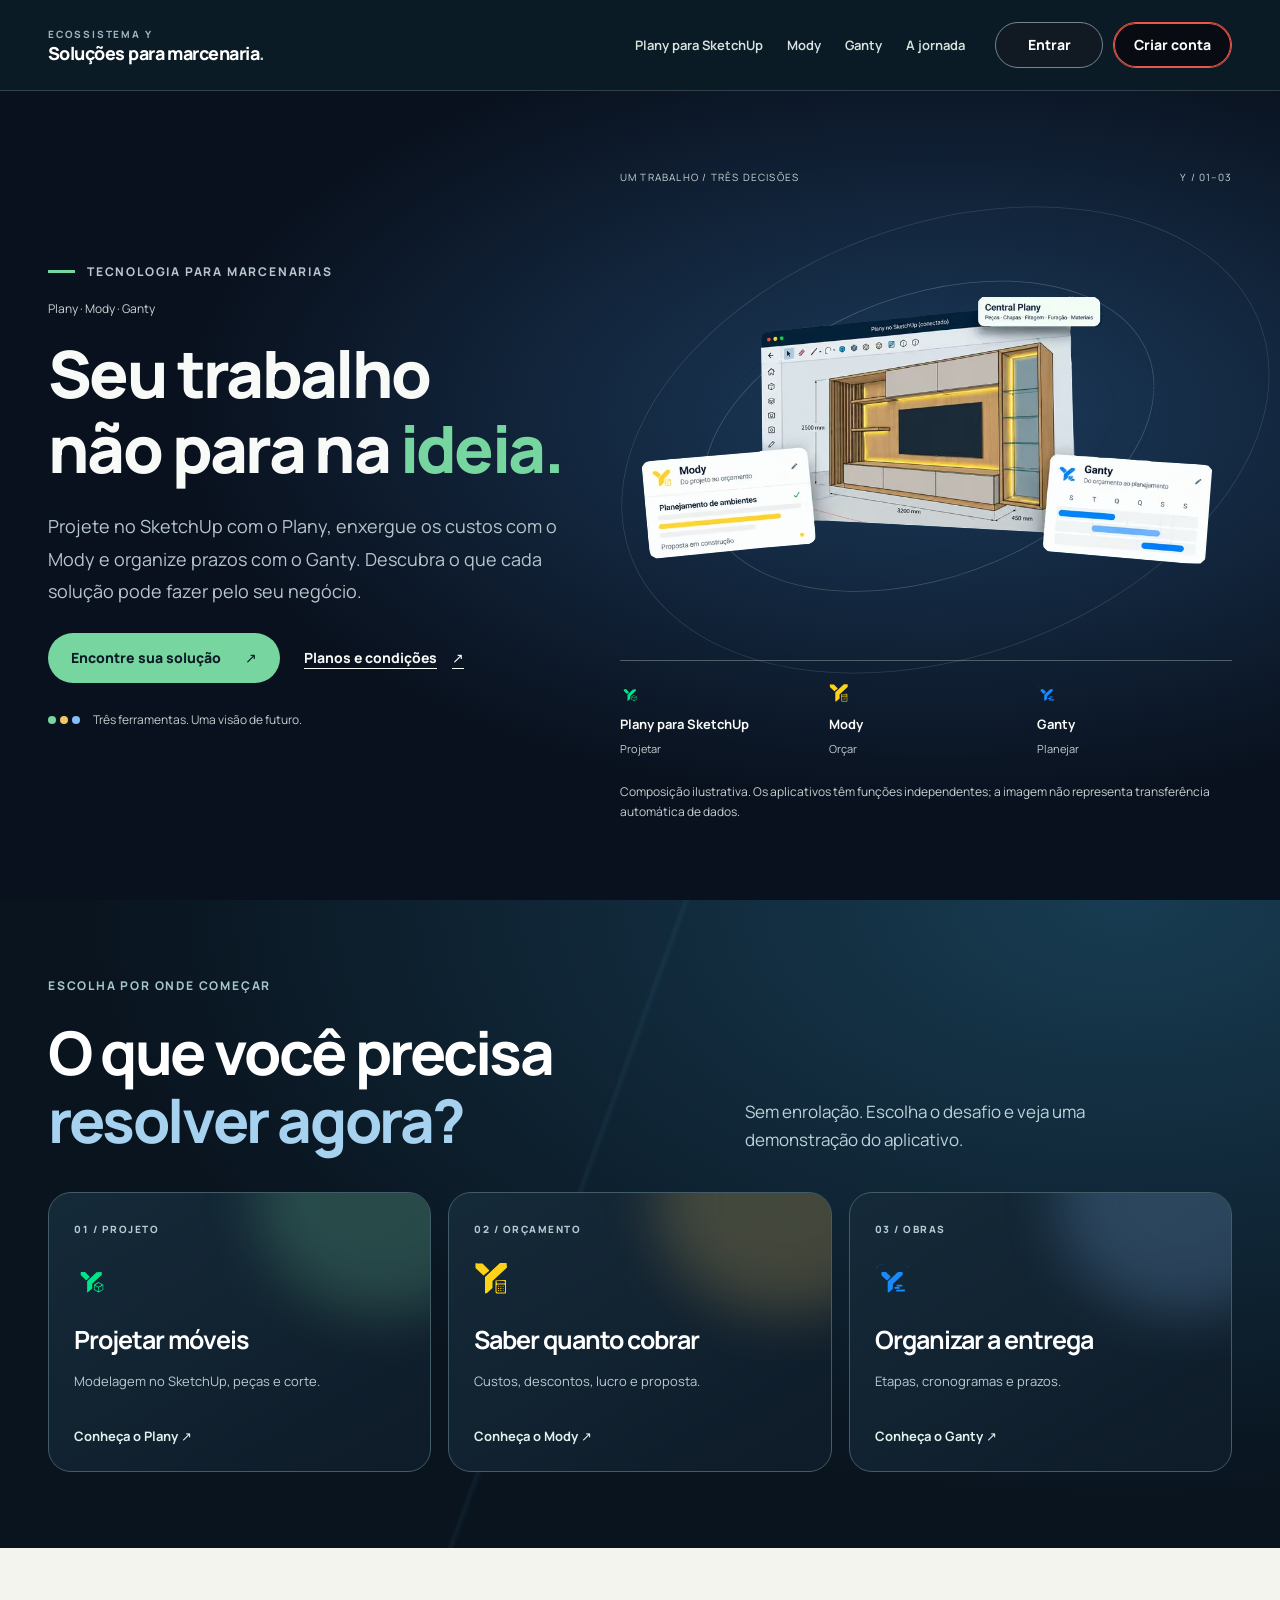
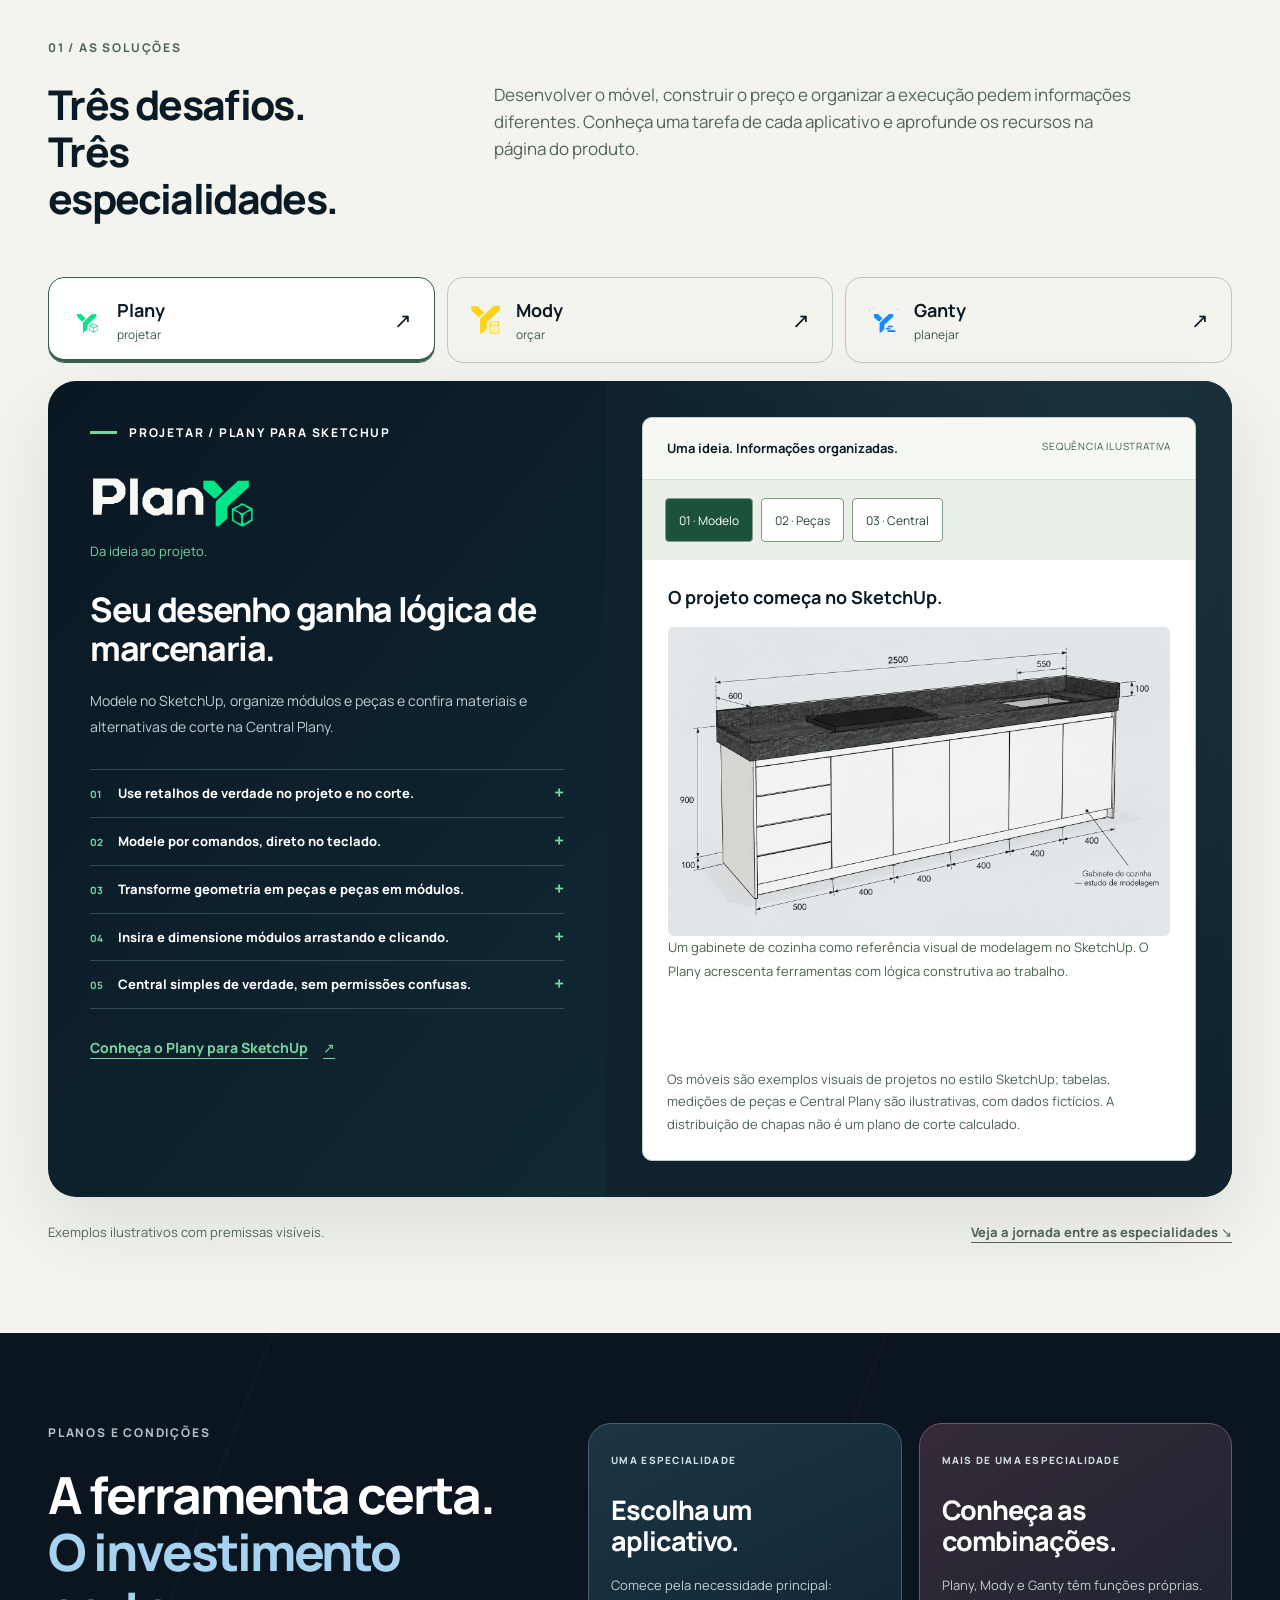
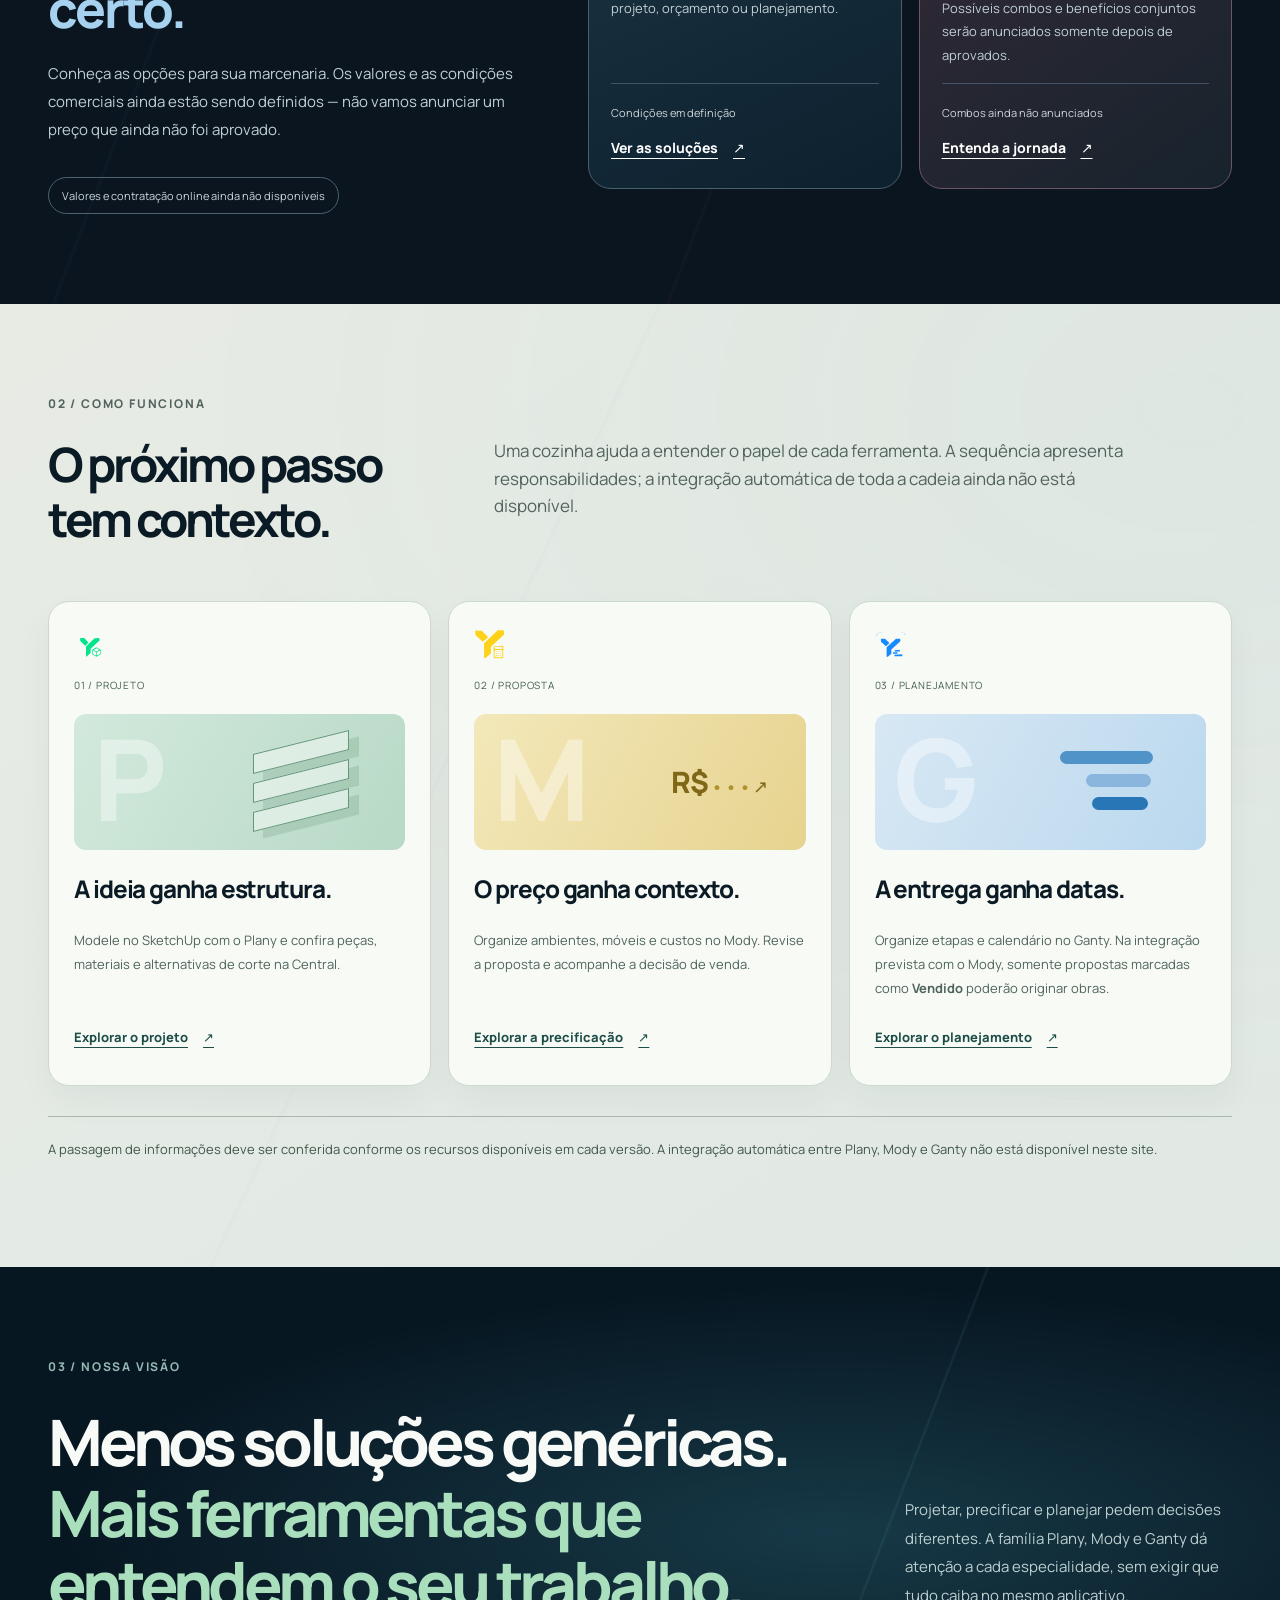
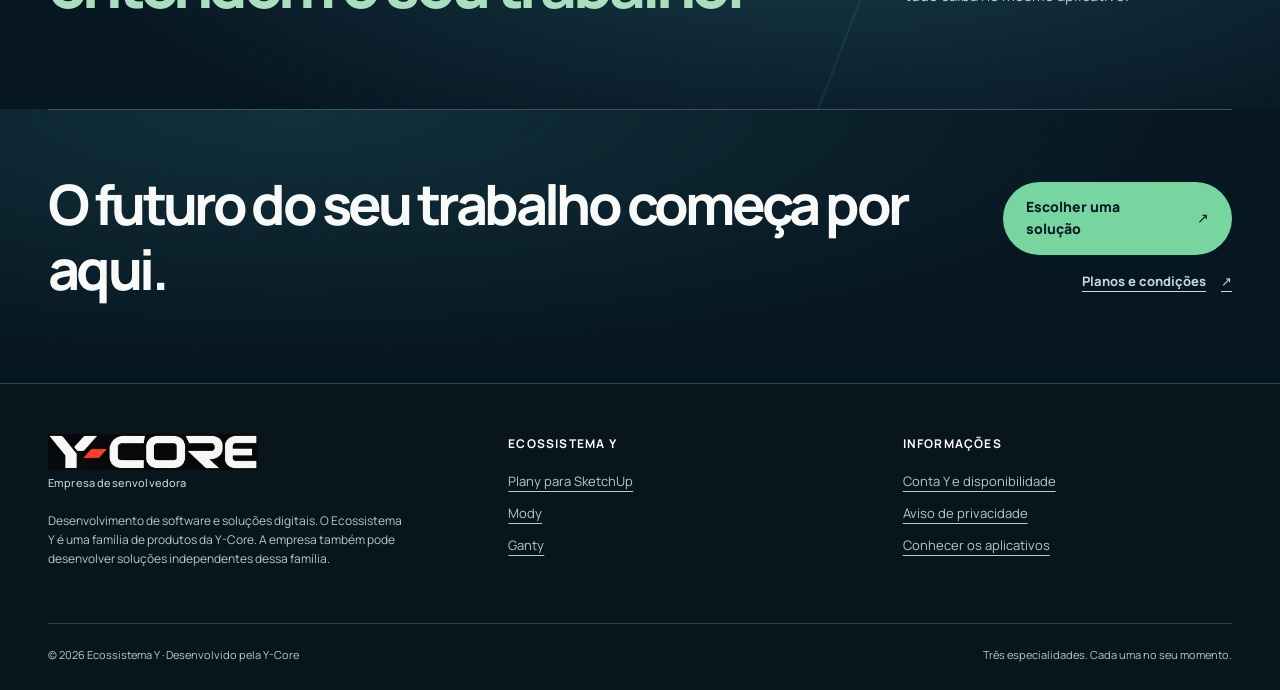
==== index.html @ 7d9c8b5b "pages: substituir imagem do expositor pela captura do Plany" ====
<!doctype html>
<html lang="pt-BR"><head><meta charset="utf-8"><meta name="viewport" content="width=device-width,initial-scale=1"><meta name="robots" content="noindex,nofollow"><meta name="referrer" content="strict-origin-when-cross-origin"><meta http-equiv="Content-Security-Policy" content="default-src 'self'; script-src 'self'; style-src 'self'; font-src 'self'; img-src 'self' data:; connect-src 'self'; object-src 'none'; base-uri 'none'; form-action 'none'"><meta name="theme-color" content="#0b1b25"><meta name="description" content="Projetos de marcenaria no SketchUp, orçamentos e planejamento de obras. Conheça as três especialidades do Ecossistema Y."><meta property="og:type" content="website"><meta property="og:title" content="Soluções para marcenaria | Plany, Mody e Ganty"><meta property="og:description" content="Projetos de marcenaria no SketchUp, orçamentos e planejamento de obras. Conheça as três especialidades do Ecossistema Y."><meta property="og:image" content="./assets/social-preview.svg"><title>Soluções para marcenaria | Plany, Mody e Ganty</title><link rel="icon" href="./assets/ycore-reference-frame.svg" type="image/svg+xml"><link rel="preload" href="./assets/manrope-latin.woff2" as="font" type="font/woff2" crossorigin><link rel="stylesheet" href="./site.css?v=a1173ed7f7703365435b3dc1b2f58e70f8bcd07f"><link rel="stylesheet" href="./brand-identity.css?v=a1173ed7f7703365435b3dc1b2f58e70f8bcd07f"><script type="module" src="./main.js?v=a1173ed7f7703365435b3dc1b2f58e70f8bcd07f"></script></head><body class=""><a class="skip-link" href="#conteudo">Ir para o conteúdo</a><header class="site-header" id="topo"><div class="shell header-inner"><a class="brand ecosystem-brand" href="./index.html?v=a1173ed7f7703365435b3dc1b2f58e70f8bcd07f" aria-label="Soluções para marcenaria, Ecossistema Y, início"><span class="ecosystem-brand-label">ECOSSISTEMA Y</span><strong>Soluções para marcenaria<span aria-hidden="true">.</span></strong></a><button class="nav-toggle" id="nav-toggle" type="button" aria-expanded="false" aria-controls="primary-nav" hidden>Menu</button><nav class="main-nav" id="primary-nav" aria-label="Navegação principal"><a href="./plany.html?v=a1173ed7f7703365435b3dc1b2f58e70f8bcd07f">Plany para SketchUp</a><a href="./mody.html?v=a1173ed7f7703365435b3dc1b2f58e70f8bcd07f">Mody</a><a href="./ganty.html?v=a1173ed7f7703365435b3dc1b2f58e70f8bcd07f">Ganty</a><a href="./index.html?v=a1173ed7f7703365435b3dc1b2f58e70f8bcd07f#fluxo">A jornada</a></nav><div class="account-actions" role="group" aria-label="Acesso à Conta Y"><a class="account-button auth-enter" href="./conta-y.html?v=a1173ed7f7703365435b3dc1b2f58e70f8bcd07f#entrar">Entrar</a><a class="account-button auth-create" href="./conta-y.html?v=a1173ed7f7703365435b3dc1b2f58e70f8bcd07f#criar-conta">Criar conta</a></div></div></header><noscript><div class="noscript-note"><p class="shell">Você pode conhecer todos os produtos e navegar pelas páginas. As simulações interativas precisam de JavaScript; seus exemplos iniciais continuam visíveis.</p></div></noscript><main id="conteudo">
<section class="hero dark heritage-home"><div class="shell hero-grid"><div><div class="eyebrow">TECNOLOGIA PARA MARCENARIAS</div><p class="hero-authorship">Plany · Mody · Ganty</p><h1>Seu trabalho<br>não para na <em>ideia.</em></h1><p class="lede">Projete no SketchUp com o Plany, enxergue os custos com o Mody e organize prazos com o Ganty. Descubra o que cada solução pode fazer pelo seu negócio.</p><div class="actions"><a class="button" href="#escolha">Encontre sua solução<span aria-hidden="true">↗</span></a><a class="text-link" href="#ofertas">Planos e condições<span aria-hidden="true">↗</span></a></div><div class="hero-foot"><span class="product-dots" aria-hidden="true"><i></i><i></i><i></i></span><span>Três ferramentas. Uma visão de futuro.</span></div></div><div class="hero-art"><div class="art-overline"><span>UM TRABALHO / TRÊS DECISÕES</span><span>Y / 01–03</span></div><div class="heritage-wrap"><a class="approved-hero-art" href="./assets/hero-referencia-aprovada.avif" target="_blank" rel="noopener noreferrer" aria-label="Ampliar a composição visual aprovada de Plany, Mody e Ganty"><img src="./assets/hero-referencia-aprovada.avif" width="1000" height="481" alt="A apresentação aprovada: painel de TV modelado no estilo SketchUp com LEDs geométricos amarelos, janela Plany ao centro, cartão Mody à esquerda, Ganty à direita e Central Plany acima." decoding="async" fetchpriority="high"></a><div class="heritage-scene" aria-hidden="true"><div class="art-halo" aria-hidden="true"></div>
          <div class="art-orbit art-orbit-one" aria-hidden="true"></div>
          <div class="art-orbit art-orbit-two" aria-hidden="true"></div>
          <div class="art-grid" aria-hidden="true"></div>
          <div class="app-window editor-window">
            <div class="window-top"><span class="window-dots"><i></i><i></i><i></i></span><span class="window-title">Plany no SketchUp · projeto de referência</span><span class="window-right">↗</span></div>
            <div class="editor-body"><div class="editor-tools"><span class="selected-tool">▣</span><span>▱</span><span>⌗</span><span>⊞</span><span>↗</span></div>
              <div class="furniture-canvas">
                <div class="canvas-axis">EIXO 3D <span>●</span></div>
                <img class="cabinet-art" src="./assets/painel-led-sketchup.svg" alt="Painel de TV desenhado no estilo SketchUp, com ripado, armários e LED representado por geometria com degradê" width="700" height="520">
                
                <div class="canvas-status"><span class="green-dot"></span> Modelo de referência · SketchUp</div>
              </div>
            </div>
          </div>
          <div class="float-card budget-float">
            <div class="float-head"><img class="float-app-icon" src="./assets/mody-symbol.svg" alt="" width="29" height="29"><div><strong>Mody</strong><small>Do projeto ao orçamento</small></div><span class="float-mini">↗</span></div>
            <div class="float-divider"></div><div class="budget-lines"><span>Planejamento de ambientes</span><span class="budget-check">✓</span></div>
            <div class="budget-bars"><i></i><i></i><i></i></div>
            <div class="float-bottom"><span>Proposta em construção</span><b>●</b></div>
          </div>
          <div class="float-card gantt-float">
            <div class="float-head"><img class="float-app-icon" src="./assets/ganty-symbol.svg" alt="" width="29" height="29"><div><strong>Ganty</strong><small>Do orçamento ao planejamento</small></div><span class="float-mini">↗</span></div>
            <div class="gantt-mini" aria-hidden="true"><div class="gantt-axis"><span>S</span><span>T</span><span>Q</span><span>Q</span><span>S</span><span>S</span></div><div class="gantt-track"><span></span></div><div class="gantt-track second"><span></span></div><div class="gantt-track third"><span></span></div></div>
          </div>
          <div class="art-caption">Composição ilustrativa — não representa telas reais</div><div class="heritage-central"><b>Central Plany</b><span>Peças · Chapas · Resultado · Materiais</span></div></div></div><div class="decision-strip"><div><img class="" src="./assets/plany-symbol.svg" alt="" width="40" height="40"><strong>Plany para SketchUp</strong><span>Projetar</span></div><div><img class="" src="./assets/mody-symbol.svg" alt="" width="40" height="40"><strong>Mody</strong><span>Orçar</span></div><div><img class="" src="./assets/ganty-symbol.svg" alt="" width="40" height="40"><strong>Ganty</strong><span>Planejar</span></div></div><p class="art-note">Composição ilustrativa. Os aplicativos têm funções independentes; a imagem não representa transferência automática de dados.</p></div></div></section>
<section class="quick-choice" id="escolha" aria-labelledby="choice-title"><div class="shell"><div class="quick-choice-head"><span class="section-index">ESCOLHA POR ONDE COMEÇAR</span><h2 id="choice-title">O que você precisa<br><em>resolver agora?</em></h2><p>Sem enrolação. Escolha o desafio e veja uma demonstração do aplicativo.</p></div><div class="choice-grid"><a class="choice-item" data-product="plany" href="#plany"><span class="choice-number">01 / PROJETO</span><img class="" src="./assets/plany-symbol.svg" alt="" width="40" height="40"><strong>Projetar móveis</strong><span>Modelagem no SketchUp, peças e corte.</span><b>Conheça o Plany ↗</b></a><a class="choice-item" data-product="mody" href="#mody"><span class="choice-number">02 / ORÇAMENTO</span><img class="" src="./assets/mody-symbol.svg" alt="" width="40" height="40"><strong>Saber quanto cobrar</strong><span>Custos, descontos, lucro e proposta.</span><b>Conheça o Mody ↗</b></a><a class="choice-item" data-product="ganty" href="#ganty"><span class="choice-number">03 / OBRAS</span><img class="" src="./assets/ganty-symbol.svg" alt="" width="40" height="40"><strong>Organizar a entrega</strong><span>Etapas, cronogramas e prazos.</span><b>Conheça o Ganty ↗</b></a></div></div></section>
<section class="section" id="solucoes"><div class="shell"><span class="section-index">01 / AS SOLUÇÕES</span><div class="intro-line"><h2>Três desafios.<br>Três especialidades.</h2><p>Desenvolver o móvel, construir o preço e organizar a execução pedem informações diferentes. Conheça uma tarefa de cada aplicativo e aprofunde os recursos na página do produto.</p></div><div class="product-tabs" data-product-tabs aria-label="Escolha um aplicativo" hidden><button class="product-tab" data-product="plany" id="tab-plany" type="button"><img class="" src="./assets/plany-symbol.svg" alt="" width="40" height="40"><span><strong>Plany</strong><small>projetar</small></span><span class="tab-arrow" aria-hidden="true">↗</span></button><button class="product-tab" data-product="mody" id="tab-mody" type="button"><img class="" src="./assets/mody-symbol.svg" alt="" width="40" height="40"><span><strong>Mody</strong><small>orçar</small></span><span class="tab-arrow" aria-hidden="true">↗</span></button><button class="product-tab" data-product="ganty" id="tab-ganty" type="button"><img class="" src="./assets/ganty-symbol.svg" alt="" width="40" height="40"><span><strong>Ganty</strong><small>planejar</small></span><span class="tab-arrow" aria-hidden="true">↗</span></button></div><article class="product-panel" data-product="plany" id="plany" aria-labelledby="plany-title"><div class="product-copy"><div class="eyebrow">Projetar / Plany para SketchUp</div><img class="product-logo" src="./assets/plany-logo.svg" alt="Plany para SketchUp" width="180" height="65"><p class="signature">Da ideia ao projeto.</p><h3 id="plany-title">Seu desenho ganha lógica de marcenaria.</h3><p>Modele no SketchUp, organize módulos e peças e confira materiais e alternativas de corte na Central Plany.</p><div class="feature-list"><details><summary data-number="01">Use retalhos de verdade no projeto e no corte.</summary><p>Considere retalhos físicos compatíveis com o material e o plano. O reaproveitamento depende das dimensões, orientação e regras de corte; não significa baixa automática de um estoque global.</p><p>Um retalho elegível pode entrar entre as opções de chapa do plano.</p></details><details><summary data-number="02">Modele por comandos, direto no teclado.</summary><p>O Modo Comandos oferece operações de modelagem com sugestões, destino e parâmetros. A confirmação e as medidas fazem parte do fluxo dentro do SketchUp.</p><p>Crie uma caixaria informando a operação e suas dimensões.</p></details><details><summary data-number="03">Transforme geometria em peças e peças em módulos.</summary><p>Organize geometria elegível com identificação construtiva. A forma e as propriedades precisam atender aos requisitos da operação.</p><p>Reúna peças identificadas em um módulo do projeto.</p></details><details><summary data-number="04">Insira e dimensione módulos arrastando e clicando.</summary><p>Posicione módulos diretamente no modelo e ajuste suas dimensões com as ferramentas de inserção.</p><p>Defina um ponto de inserção e dimensione a composição.</p></details><details><summary data-number="05">Central simples de verdade, sem permissões confusas.</summary><p>Confira Peças, Chapas, Resultado e Materiais em uma Central dedicada. Depois de alterar o modelo, atualize o levantamento para trabalhar com as informações atuais.</p><p>Compare o levantamento com a alternativa de corte escolhida.</p></details></div><a class="text-link" href="./plany.html?v=a1173ed7f7703365435b3dc1b2f58e70f8bcd07f">Conheça o Plany para SketchUp<span aria-hidden="true">↗</span></a></div><div class="product-demonstration"><section class="demo plany-demo" data-plany aria-label="Sequência ilustrativa do modelo à Central"><div class="demo-heading"><strong>Uma ideia. Informações organizadas.</strong><span class="demo-badge">Sequência ilustrativa</span></div><div class="step-nav" aria-label="Etapas do exemplo" data-steps hidden><button type="button" data-step="0" aria-pressed="true" aria-controls="home-plany-step-0">01 · Modelo</button><button type="button" data-step="1" aria-pressed="false" aria-controls="home-plany-step-1">02 · Peças</button><button type="button" data-step="2" aria-pressed="false" aria-controls="home-plany-step-2">03 · Central</button></div><div class="step-content" id="home-plany-step-0" data-step-panel="0"><h4>O projeto começa no SketchUp.</h4><img class="concept-cabinet project-sketchup-image" src="./assets/gabinete-cozinha-cotas.png" alt="Estudo de modelagem de um gabinete de cozinha com gavetas, portas, bancada e cotas" width="1598" height="984"><p>Um gabinete de cozinha como referência visual de modelagem no SketchUp. O Plany acrescenta ferramentas com lógica construtiva ao trabalho.</p></div><div class="step-content" id="home-plany-step-1" data-step-panel="1"><h4>Geometria identificada como peças.</h4><figure class="project-technical-example"><img src="./assets/expositor-tecnico-sketchup.svg" alt="Expositor técnico com prateleiras, base com portas e cotas em milímetros" width="900" height="500"><figcaption>Outro projeto de referência. As medidas da tabela abaixo são fictícias e não foram extraídas deste desenho.</figcaption></figure><table class="piece-table"><caption class="fine">Dados fictícios · exemplo de organização</caption><thead><tr><th scope="col">Peça</th><th scope="col">Medidas (mm)</th><th scope="col">Material</th><th scope="col">Qtd.</th></tr></thead><tbody><tr><td>Lateral</td><td>720 × 560</td><td>MDF 18 mm</td><td>2</td></tr><tr><td>Base</td><td>764 × 560</td><td>MDF 18 mm</td><td>1</td></tr><tr><td>Prateleira</td><td>764 × 530</td><td>MDF 18 mm</td><td>1</td></tr><tr><td>Porta</td><td>716 × 397</td><td>MDF 18 mm</td><td>2</td></tr></tbody></table><p>Identificação, dimensões e material ajudam a conferir o levantamento. A geometria precisa atender aos requisitos técnicos da operação.</p></div><div class="step-content" id="home-plany-step-2" data-step-panel="2"><h4>Conferência na Central Plany.</h4><div class="central-tabs"><span>Peças</span><span>Chapas</span><span>Resultado</span><span>Materiais</span></div><div class="cut-plan" aria-hidden="true"><span>Lateral</span><span>Lateral</span><span>Base</span><span>Retalho</span></div><p>Compare peças, chapas e uma alternativa de corte. Retalhos precisam ser físicos, elegíveis e compatíveis. Depois de mudar o modelo, atualize o levantamento.</p></div><div class="demo-body"><p class="demo-static-note">Os móveis são exemplos visuais de projetos no estilo SketchUp; tabelas, medições de peças e Central Plany são ilustrativas, com dados fictícios. A distribuição de chapas não é um plano de corte calculado.</p></div></section></div></article><article class="product-panel" data-product="mody" id="mody" aria-labelledby="mody-title"><div class="product-copy"><div class="eyebrow">Orçar / Mody</div><img class="product-logo" src="./assets/mody-logo.svg" alt="Mody" width="180" height="65"><p class="signature">Do projeto ao orçamento.</p><h3 id="mody-title">O cliente vê o preço. Você precisa enxergar o lucro.</h3><p>Entenda seus custos antes de definir o preço. Estruture o orçamento por ambientes, móveis e módulos e construa uma proposta com os números à vista.</p><div class="feature-list"><details><summary data-number="01">Orce por ambientes, móveis e módulos.</summary><p>Organize o orçamento a partir dos ambientes e do que será produzido, mantendo uma composição que você consegue revisar.</p><p>Cozinha → armário inferior → módulos e configurações.</p></details><details><summary data-number="02">Enxergue materiais e ferragens.</summary><p>Consulte quantitativos estimados e os itens comerciais que compõem o orçamento. Compatibilidade técnica e escolha comercial são responsabilidades distintas.</p><p>Confira chapas, fitas e ferragens antes de concluir a proposta.</p></details><details><summary data-number="03">Precificação simples ou avançada.</summary><p>O modo simples reúne os custos principais. O avançado permite detalhar mão de obra, reserva técnica, comissão, impostos e outros ajustes conforme a configuração.</p><p>Compare os custos de produção, montagem e instalação.</p></details><details><summary data-number="04">Saiba o efeito real de cada desconto.</summary><p>Diferencie lucro configurado sobre o custo, lucro em reais e margem sobre a venda. A proteção do lucro altera o preço anterior ao desconto para preservar o resultado planejado.</p><p>No exemplo abaixo, compare o mesmo desconto com e sem proteção.</p></details><details><summary data-number="05">Reaproveite seus padrões.</summary><p>Use configurações e presets como ponto de partida, conferindo sua adequação ao novo orçamento e à tabela de preços utilizada.</p><p>Reutilize uma configuração e revise materiais e preços antes de vender.</p></details></div><a class="text-link" href="./mody.html?v=a1173ed7f7703365435b3dc1b2f58e70f8bcd07f">Conheça o Mody<span aria-hidden="true">↗</span></a></div><div class="product-demonstration"><section class="demo pricing-demo" data-pricing aria-label="Simulação ilustrativa de preço e desconto"><div class="demo-heading"><strong>O preço tem uma estrutura.</strong><span class="demo-badge">Exemplo interativo</span></div><div class="demo-body"><ul class="cost-breakdown" aria-label="Composição do custo"><li><span>Materiais</span><strong>R$ 6.000</strong></li><li><span>Mão de obra</span><strong>R$ 3.000</strong></li><li><span>Custos indiretos</span><strong>R$ 700</strong></li><li><span>Frete</span><strong>R$ 300</strong></li></ul><fieldset class="demo-controls" data-js-controls disabled><legend class="fine">Explore o efeito do desconto</legend><dl class="metrics pricing-outcome"><div class="metric highlight" data-metric="profit"><dt>Lucro em reais</dt><dd data-price="profit">R$ 5.200,00</dd></div><div class="metric highlight" data-metric="margin"><dt>Margem sobre a venda</dt><dd data-price="margin">34,2%</dd></div></dl><label class="range-label" for="home-mody-discount">Desconto comercial <output data-discount-label for="home-mody-discount">5%</output></label><input id="home-mody-discount" data-discount type="range" min="0" max="50" step="0.5" value="5" aria-describedby="home-mody-premises"><div class="range-limits"><span>0%</span><span>50%</span></div><label class="check-label"><input data-protect type="checkbox"><span>Proteger o lucro planejado<br>O preço anterior ao desconto é ajustado.</span></label></fieldset><dl class="metrics pricing-details"><div class="metric " data-metric="cost"><dt>Custo de produção</dt><dd data-price="cost">R$ 10.000,00</dd></div><div class="metric " data-metric="before"><dt>Preço antes do desconto</dt><dd data-price="before">R$ 16.000,00</dd></div><div class="metric " data-metric="discount"><dt>Desconto aplicado</dt><dd data-price="discount">5%</dd></div><div class="metric " data-metric="sale"><dt>Preço final</dt><dd data-price="sale">R$ 15.200,00</dd></div></dl><p class="demo-result" role="status" aria-live="polite" aria-atomic="true" data-pricing-result>Com 5% de desconto, o lucro é R$ 5.200,00 e a margem é 34,2%.</p><p class="demo-static-note" id="home-mody-premises">Lucro planejado: <strong>60% sobre o custo</strong>. É diferente da margem, calculada sobre o preço final. Dados fictícios; exemplo com itens precificados por custo, sem impostos, comissão, reserva ou itens de valor direto.</p><p class="demo-static-note" data-js-note>Exemplo inicial: 5% de desconto, sem proteção do lucro. Ative JavaScript para alterar os controles.</p></div></section></div></article><article class="product-panel" data-product="ganty" id="ganty" aria-labelledby="ganty-title"><div class="product-copy"><div class="eyebrow">Planejar / Ganty</div><img class="product-logo" src="./assets/ganty-logo.svg" alt="Ganty" width="180" height="65"><p class="signature">Do orçamento ao planejamento.</p><h3 id="ganty-title">A obra muda. Seu planejamento acompanha.</h3><p>Organize etapas, acompanhe datas e veja como o calendário de trabalho muda o planejamento de uma obra.</p><div class="feature-list"><details><summary data-number="01">Ajuste datas diretamente no Gantt.</summary><p>Reorganize períodos e durações. No exemplo sequencial, a alteração de uma etapa desloca as seguintes, respeitando os dias de trabalho.</p><p>Aumente a duração do corte e acompanhe a nova data de instalação.</p></details><details><summary data-number="02">Veja atrasos antes que virem surpresas.</summary><p>Acompanhe situações pendentes, datas e confirmação de conclusão. O acompanhamento depende das informações e confirmações registradas.</p><p>Identifique uma etapa em aberto e revise sua situação.</p></details><details><summary data-number="03">Configure seu calendário de trabalho.</summary><p>Considere sábados, domingos e feriados na organização dos períodos de trabalho.</p><p>Compare a previsão com sábado habilitado e com um feriado de exemplo.</p></details><details><summary data-number="04">Controle entradas e saídas por obra.</summary><p>Registre movimentações e consulte a visão financeira por obra e o fluxo de caixa consolidado.</p><p>Acompanhe recebido, gasto e disponível; não há promessa de conciliação bancária.</p></details><details><summary data-number="05">Planejamento compartilhado.</summary><p>Trabalhe com dados compartilhados entre usuários autorizados, respeitando as condições de conexão e sincronização.</p><p>Acompanhe o mesmo planejamento com as pessoas que têm acesso.</p></details></div><a class="text-link" href="./ganty.html?v=a1173ed7f7703365435b3dc1b2f58e70f8bcd07f">Conheça o Ganty<span aria-hidden="true">↗</span></a></div><div class="product-demonstration"><section class="demo schedule-demo" data-schedule aria-label="Simulação ilustrativa de planejamento"><div class="demo-heading"><strong>Uma alteração muda a sequência.</strong><span class="demo-badge">Exemplo interativo</span></div><div class="demo-body"><fieldset class="schedule-controls" data-js-controls disabled><legend class="fine">Obra de exemplo · início em 09/11/2026</legend><label class="range-label" for="home-ganty-cut">Duração do corte <output data-cut-label for="home-ganty-cut">3 dias úteis</output></label><input id="home-ganty-cut" data-cut type="range" min="1" max="6" value="3" step="1"><label class="check-label"><input data-saturday type="checkbox"><span>Trabalhar aos sábados</span></label><label class="check-label"><input data-holiday type="checkbox" checked><span>Considerar feriado de exemplo em 11/11</span></label></fieldset><div class="schedule-results" data-schedule-results><div class="schedule-item"><strong>Projeto · 2 dias úteis</strong><span>09/11 a 10/11</span></div><div class="schedule-item"><strong>Corte · 3 dias úteis</strong><span>12/11 a 16/11</span></div><div class="schedule-item"><strong>Montagem · 2 dias úteis</strong><span>17/11 a 18/11</span></div><div class="schedule-item"><strong>Instalação · 1 dia útil</strong><span>19/11 a 19/11</span></div></div><div class="schedule-chart" data-schedule-chart aria-hidden="true"></div><p class="schedule-summary" role="status" aria-live="polite" aria-atomic="true" data-schedule-summary>Instalação prevista para 19/11/2026.</p><p class="demo-static-note">Ilustração de uma sequência sem folgas, respeitando os dias de trabalho. O feriado é fictício. O exemplo não é uma captura do Ganty nem representa todas as regras de reorganização do aplicativo.</p><p class="demo-static-note" data-js-note>As datas iniciais estão visíveis. Ative JavaScript para mudar duração e calendário.</p></div></section></div></article><div class="after-solutions"><span>Exemplos ilustrativos com premissas visíveis.</span><a href="#fluxo">Veja a jornada entre as especialidades ↘</a></div></div></section>
<section class="commercial-offers" id="ofertas" aria-labelledby="offers-title"><div class="shell offers-layout"><div class="offers-intro"><span class="section-index">PLANOS E CONDIÇÕES</span><h2 id="offers-title">A ferramenta certa.<br><em>O investimento certo.</em></h2><p>Conheça as opções para sua marcenaria. Os valores e as condições comerciais ainda estão sendo definidos — não vamos anunciar um preço que ainda não foi aprovado.</p><span class="offers-status">Valores e contratação online ainda não disponíveis</span></div><div class="offers-options"><article class="offer-option"><span class="offer-eyebrow">UMA ESPECIALIDADE</span><h3>Escolha um aplicativo.</h3><p>Comece pela necessidade principal: projeto, orçamento ou planejamento.</p><div class="offer-bottom"><span>Condições em definição</span><a class="text-link" href="#escolha">Ver as soluções<span aria-hidden="true">↗</span></a></div></article><article class="offer-option offer-combo"><span class="offer-eyebrow">MAIS DE UMA ESPECIALIDADE</span><h3>Conheça as combinações.</h3><p>Plany, Mody e Ganty têm funções próprias. Possíveis combos e benefícios conjuntos serão anunciados somente depois de aprovados.</p><div class="offer-bottom"><span>Combos ainda não anunciados</span><a class="text-link" href="#fluxo">Entenda a jornada<span aria-hidden="true">↗</span></a></div></article></div></div></section>
<section class="section journey" id="fluxo"><div class="shell"><span class="section-index">02 / COMO FUNCIONA</span><div class="intro-line"><h2>O próximo passo<br>tem contexto.</h2><p>Uma cozinha ajuda a entender o papel de cada ferramenta. A sequência apresenta responsabilidades; a integração automática de toda a cadeia ainda não está disponível.</p></div><div class="journey-grid"><article class="journey-card"><img class="" src="./assets/plany-symbol.svg" alt="" width="40" height="40"><span class="number">01 / PROJETO</span><div class="journey-illustration one" aria-hidden="true"><span class="journey-letter">P</span><div class="journey-measure"><i></i><i></i><i></i></div></div><h3>A ideia ganha estrutura.</h3><p>Modele no SketchUp com o Plany e confira peças, materiais e alternativas de corte na Central.</p><a class="text-link" href="./plany.html?v=a1173ed7f7703365435b3dc1b2f58e70f8bcd07f#demonstracao">Explorar o projeto<span aria-hidden="true">↗</span></a></article><article class="journey-card"><img class="" src="./assets/mody-symbol.svg" alt="" width="40" height="40"><span class="number">02 / PROPOSTA</span><div class="journey-illustration two" aria-hidden="true"><span class="journey-letter">M</span><div class="journey-currency">R$ <b>•••</b><i>↗</i></div></div><h3>O preço ganha contexto.</h3><p>Organize ambientes, móveis e custos no Mody. Revise a proposta e acompanhe a decisão de venda.</p><a class="text-link" href="./mody.html?v=a1173ed7f7703365435b3dc1b2f58e70f8bcd07f#demonstracao">Explorar a precificação<span aria-hidden="true">↗</span></a></article><article class="journey-card"><img class="" src="./assets/ganty-symbol.svg" alt="" width="40" height="40"><span class="number">03 / PLANEJAMENTO</span><div class="journey-illustration three" aria-hidden="true"><span class="journey-letter">G</span><div class="journey-bars"><i></i><i></i><i></i></div></div><h3>A entrega ganha datas.</h3><p>Organize etapas e calendário no Ganty. Na integração prevista com o Mody, somente propostas marcadas como <strong>Vendido</strong> poderão originar obras.</p><a class="text-link" href="./ganty.html?v=a1173ed7f7703365435b3dc1b2f58e70f8bcd07f#demonstracao">Explorar o planejamento<span aria-hidden="true">↗</span></a></article></div><p class="journey-note">A passagem de informações deve ser conferida conforme os recursos disponíveis em cada versão. A integração automática entre Plany, Mody e Ganty não está disponível neste site.</p></div></section>
<section class="section dark vision-premium" id="filosofia"><div class="shell vision-line"><div><span class="section-index">03 / NOSSA VISÃO</span><h2>Menos soluções genéricas.<br><em>Mais ferramentas que entendem o seu trabalho.</em></h2></div><p>Projetar, precificar e planejar pedem decisões diferentes. A família Plany, Mody e Ganty dá atenção a cada especialidade, sem exigir que tudo caiba no mesmo aplicativo.</p></div></section><section class="dark final-premium"><div class="shell closing"><h2>O futuro do seu trabalho começa por aqui.</h2><div class="closing-actions"><a class="button" href="./index.html?v=a1173ed7f7703365435b3dc1b2f58e70f8bcd07f#escolha">Escolher uma solução<span aria-hidden="true">↗</span></a><a class="text-link" href="./index.html?v=a1173ed7f7703365435b3dc1b2f58e70f8bcd07f#ofertas">Planos e condições<span aria-hidden="true">↗</span></a></div></div></section></main><footer class="site-footer"><div class="shell footer-grid"><div><div class="ycore" aria-label="Y-Core"><span class="brand-identity" data-identity-status="reference-only"><img class="identity-wordmark" src="./assets/ycore-reference-wordmark.svg" alt="Y-Core" width="714" height="120"><small>Empresa desenvolvedora</small></span></div><p>Desenvolvimento de software e soluções digitais. O Ecossistema Y é uma família de produtos da Y-Core. A empresa também pode desenvolver soluções independentes dessa família.</p></div><nav class="footer-links" aria-label="Aplicativos"> <strong>ECOSSISTEMA Y</strong><a href="./plany.html?v=a1173ed7f7703365435b3dc1b2f58e70f8bcd07f">Plany para SketchUp</a><a href="./mody.html?v=a1173ed7f7703365435b3dc1b2f58e70f8bcd07f">Mody</a><a href="./ganty.html?v=a1173ed7f7703365435b3dc1b2f58e70f8bcd07f">Ganty</a></nav><nav class="footer-links" aria-label="Informações"><strong>INFORMAÇÕES</strong><a href="./conta-y.html?v=a1173ed7f7703365435b3dc1b2f58e70f8bcd07f">Conta Y e disponibilidade</a><a href="./privacidade.html?v=a1173ed7f7703365435b3dc1b2f58e70f8bcd07f">Aviso de privacidade</a><a href="./index.html?v=a1173ed7f7703365435b3dc1b2f58e70f8bcd07f#solucoes">Conhecer os aplicativos</a></nav></div><div class="shell footer-bottom"><span>© 2026 Ecossistema Y · Desenvolvido pela Y-Core</span><span>Três especialidades. Cada uma no seu momento.</span></div></footer></body></html>
---- site.css ----
@font-face{font-family:Manrope;src:url('./assets/manrope-latin.woff2') format('woff2');font-weight:400 800;font-display:swap}
:root{--ink:#0b1b25;--paper:#f3f4ee;--muted:#52635e;--line:#c5d0c6;--plany:#77d5a0;--mody:#f0c663;--ganty:#85bdf6;--accent:var(--plany);font-family:Manrope,'Segoe UI',Arial,sans-serif;color:var(--ink);background:var(--paper);font-synthesis:none;line-height:1.6;color-scheme:light}
*{box-sizing:border-box}html{scroll-behavior:smooth;scroll-padding-top:0}body{margin:0}button,input,select{font:inherit}button,a,input,summary{touch-action:manipulation}button{cursor:pointer}a{color:inherit;text-underline-offset:5px}img,svg{max-width:100%;display:block}img{height:auto}:focus-visible{outline:3px solid #076ea6;outline-offset:5px}.dark :focus-visible,.site-header :focus-visible{outline-color:#ffe49b}button:disabled{cursor:default;opacity:.65}[hidden]{display:none!important}h1,h2,h3,p{margin-top:0}h1,h2,h3{line-height:1.15;letter-spacing:-.04em}h1{font-size:clamp(2.45rem,4.6vw,4.7rem);font-weight:750;margin-bottom:25px}h2{font-size:clamp(2rem,3.6vw,3.7rem);font-weight:750;margin-bottom:24px}h3{font-size:clamp(1.4rem,2.2vw,2rem);font-weight:750}p{margin-bottom:1.2em}.shell{width:min(1240px,calc(100% - 96px));margin-inline:auto}.section{padding-block:95px}.dark{background:var(--ink);color:#f8faf7}.section-index,.eyebrow{font-size:12px;font-weight:750;letter-spacing:.15em;text-transform:uppercase;line-height:1.6}.section-index{display:block;margin-bottom:24px;color:var(--muted)}.dark .section-index,.dark .eyebrow{color:#b6c6cb}.eyebrow{display:flex;align-items:center;gap:12px;margin-bottom:27px}.eyebrow:before{content:'';width:27px;height:3px;background:var(--accent)}.lede{font-size:18px;line-height:1.8;max-width:650px;color:var(--muted)}.dark .lede{color:#b6c6cb}.fine{font-size:13px;line-height:1.75;color:var(--muted)}.dark .fine{color:#b6c6cb}.skip-link{position:fixed;top:-100px;left:15px;z-index:99;padding:12px 20px;background:white;color:var(--ink)}.skip-link:focus{top:10px}
.site-header{background:var(--ink);color:white;border-bottom:1px solid #30434c}.header-inner{min-height:90px;display:flex;align-items:center;gap:30px}.brand{display:flex;align-items:center;gap:10px;text-decoration:none;white-space:nowrap;font-size:18px;font-weight:750}.brand img{width:28px;height:34px}.brand-word span{color:var(--plany);margin-left:3px}.main-nav{display:flex;gap:24px;margin-left:auto;align-items:center}.main-nav a{font-size:13px;font-weight:650;text-decoration:none;color:#d8e2df;padding-block:10px}.main-nav a:hover,.main-nav a[aria-current=page]{color:white;text-decoration:underline;text-underline-offset:8px}.nav-toggle{display:none;color:white;background:transparent;border:1px solid #647983;border-radius:6px;padding:9px 12px;font-size:13px}.preview-line{font-size:11px;letter-spacing:.07em;color:#c2d0d1;background:#142b35;border-bottom:1px solid #324750;padding:9px 0}.preview-line .shell{display:flex;justify-content:space-between;gap:12px}.preview-line a{color:white}
.hero{padding-block:78px 82px;overflow:hidden}.hero-grid{display:grid;grid-template-columns:1.03fr 1fr;gap:60px;align-items:center}.hero h1 em{font-style:normal;color:var(--accent)}.hero .lede{max-width:550px}.actions{display:flex;align-items:center;gap:24px;flex-wrap:wrap;margin-top:30px}.button{display:inline-flex;align-items:center;justify-content:center;gap:24px;min-height:49px;padding:13px 22px;border:1px solid transparent;border-radius:6px;background:var(--accent);color:var(--ink);font-size:14px;font-weight:800;text-decoration:none}.button:hover{filter:brightness(1.06)}.button.secondary{background:transparent;border-color:#637880;color:white}.button.light{background:var(--ink);color:white}.text-link{display:inline-flex;gap:15px;align-items:center;font-size:14px;font-weight:750}.hero-foot{display:flex;gap:13px;align-items:center;margin-top:38px;font-size:12px;color:#c3cfcc}.product-dots{display:flex;gap:4px}.product-dots i{width:8px;height:8px;border-radius:50%;background:var(--plany)}.product-dots i:nth-child(2){background:var(--mody)}.product-dots i:nth-child(3){background:var(--ganty)}.hero-art{border:1px solid #3b535d;border-radius:14px;background:linear-gradient(135deg,#1a3742,#10252e);padding:27px;box-shadow:0 20px 70px #0002;min-width:0}.art-overline{display:flex;justify-content:space-between;gap:15px;font-size:10px;letter-spacing:.12em;color:#c8d6d4;margin-bottom:20px}.concept-cabinet{width:100%;height:265px;object-fit:contain}.decision-strip{display:grid;grid-template-columns:repeat(3,minmax(0,1fr));border-top:1px solid #4d6167;padding-top:20px;gap:14px}.decision-strip img{width:20px;height:24px;margin-bottom:9px}.decision-strip strong{display:block;font-size:13px}.decision-strip span{font-size:11px;color:#c3d0d0}.art-note{font-size:12px;color:#c4d2d3;margin:22px 0 0;line-height:1.65}.hero-context{margin-top:30px;font-size:13px;color:#b6c6cb;max-width:480px}
.intro-line{display:grid;grid-template-columns:.65fr 1.35fr;gap:90px;align-items:start;margin-bottom:55px}.intro-line h2{font-size:clamp(2rem,3.2vw,3.1rem);margin:0}.intro-line p{font-size:17px;color:var(--muted);max-width:650px}.product-tabs{display:grid;grid-template-columns:repeat(3,minmax(0,1fr));gap:12px;margin-bottom:18px}.product-tab{display:flex;align-items:center;gap:14px;min-height:84px;border:1px solid #b9c9bf;background:transparent;padding:18px 22px;text-align:left;border-radius:7px;color:var(--ink)}.product-tab img{width:32px;height:34px}.product-tab strong,.product-tab small{display:block}.product-tab strong{font-size:18px}.product-tab small{font-size:12px;color:#40564c}.tab-arrow{margin-left:auto;font-size:21px}.product-tab[aria-selected=true]{background:white;border-color:#365f4d;box-shadow:inset 0 -3px #365f4d}.product-tab[data-product=mody][aria-selected=true]{border-color:#926314;box-shadow:inset 0 -3px #926314}.product-tab[data-product=ganty][aria-selected=true]{border-color:#24679c;box-shadow:inset 0 -3px #24679c}.product-panel{border-radius:13px;overflow:hidden;display:grid;grid-template-columns:1fr 1.12fr;background:var(--ink);color:white;margin-bottom:25px}.product-copy{padding:42px;min-width:0}.product-logo{width:165px;max-height:66px;object-fit:contain;object-position:left;margin-bottom:14px}.signature{font-size:13px;color:var(--accent);margin-bottom:29px}.product-copy h3{font-size:clamp(1.8rem,2.65vw,2.6rem);margin-bottom:20px}.product-copy>p:not(.signature){font-size:14px;color:#c1cfd2;line-height:1.85}.feature-list{border-top:1px solid #354b54;margin-top:29px}.feature-list details{border-bottom:1px solid #354b54;padding:13px 0}.feature-list summary{cursor:pointer;font-size:13px;font-weight:750;line-height:1.6;list-style:none;display:flex;gap:12px;align-items:start}.feature-list summary::-webkit-details-marker{display:none}.feature-list summary:before{content:attr(data-number);color:var(--accent);font-size:10px;padding-top:3px;min-width:16px}.feature-list summary:after{content:'+';margin-left:auto;color:var(--accent);font-size:18px;line-height:1.1}.feature-list details[open] summary:after{content:'−'}.feature-list details p{color:#b8c9cd;font-size:13px;line-height:1.8;margin:13px 0 0 28px}.product-copy .text-link{margin-top:28px;color:var(--accent)}.product-demonstration{min-width:0;padding:36px;background:#17313b;display:flex;flex-direction:column;justify-content:center}.product-panel[data-product=mody],.product-page[data-product=mody]{--accent:var(--mody)}.product-panel[data-product=ganty],.product-page[data-product=ganty]{--accent:var(--ganty)}.after-solutions{font-size:13px;color:var(--muted);display:flex;gap:25px;justify-content:space-between;margin-top:24px}.after-solutions a{font-weight:750}.journey{background:#e5eae3}.journey-grid{display:grid;grid-template-columns:repeat(3,minmax(0,1fr));gap:30px;margin:48px 0 30px}.journey-card{border-top:1px solid #96ab9c;padding-top:25px}.journey-card img{width:35px;height:37px;margin-bottom:22px}.journey-card .number{font-size:12px;color:#415c4d;display:block;margin-bottom:20px}.journey-card h3{font-size:25px}.journey-card p{font-size:14px;color:#40574a}.journey-note{font-size:13px;color:#40574a;border-top:1px solid #abbcaf;padding-top:20px}.vision-line{display:grid;grid-template-columns:1.2fr .8fr;gap:100px}.vision-line p{color:#bdcdd1;font-size:17px}.closing{padding-block:72px;border-top:1px solid #3b515b;display:flex;align-items:center;justify-content:space-between;gap:55px}.closing h2{font-size:clamp(2rem,3vw,3rem);max-width:650px;margin:0}.closing .button{flex-shrink:0}.site-footer{background:#08151d;color:#b8c8cc;border-top:1px solid #33474f;padding:50px 0 26px}.footer-grid{display:grid;grid-template-columns:1.2fr 1fr 1fr;gap:65px}.footer-grid p{font-size:12px;max-width:360px;margin-top:20px}.footer-links{display:flex;flex-direction:column;align-items:start;gap:11px;font-size:13px}.footer-links strong{color:white;font-size:12px;letter-spacing:.1em;margin-bottom:7px}.ycore{font-weight:750;font-size:25px;color:#f6f8f5}.ycore span{color:#fa786b}.footer-bottom{border-top:1px solid #2d424b;margin-top:40px;padding-top:22px;display:flex;justify-content:space-between;gap:25px;font-size:11px}.footer-bottom .fine{font-size:11px;color:#bacacd}
.product-page .hero{padding-block:68px 78px}.product-page .hero h1{font-size:clamp(2.5rem,4vw,4rem)}.hero-summary{border:1px solid #46606b;border-radius:13px;background:#18333e;padding:34px;min-height:380px;display:flex;flex-direction:column;justify-content:center}.hero-summary .concept-cabinet{height:235px}.summary-title{font-size:12px;font-weight:750;letter-spacing:.1em;text-transform:uppercase;color:#b6c6cb;margin-bottom:25px}.price-story div{display:flex;justify-content:space-between;gap:15px;border-bottom:1px solid #415963;padding:17px 0;font-size:14px}.price-story div:last-child{border-bottom:0;padding-top:25px;align-items:center}.price-story strong{font-size:18px}.price-story .story-profit{font-size:36px;color:var(--mody);letter-spacing:-.04em}.product-context{display:grid;grid-template-columns:1fr 1fr;gap:65px;border-bottom:1px solid var(--line);padding-block:40px}.product-context p{font-size:15px;margin:0}.product-context strong{display:block;font-size:12px;letter-spacing:.08em;text-transform:uppercase;color:var(--muted);margin-bottom:8px}.demo-section .intro-line{grid-template-columns:1fr 1fr;gap:65px}.demo-section .demo{max-width:1000px;margin-inline:auto}.demo-section>.shell>.fine{max-width:1000px;margin:22px auto}.demo{color:var(--ink);background:white;border-radius:10px;border:1px solid #bfcfc7;overflow:hidden;box-shadow:0 10px 40px #0001}.demo-heading{padding:20px 24px;border-bottom:1px solid #d4ddd8;display:flex;justify-content:space-between;gap:20px;background:#f6f8f3}.demo-heading strong{font-size:13px}.demo-badge{font-size:10px;letter-spacing:.08em;text-transform:uppercase;color:#3c5c4d}.demo-body{padding:24px}.cost-breakdown{display:grid;grid-template-columns:1fr 1fr;gap:7px 18px;padding:0;margin:0 0 22px;list-style:none;font-size:12px;color:#43584c}.cost-breakdown li{display:flex;justify-content:space-between;gap:7px}.demo-controls{border-block:1px solid #d2dcd4;padding:20px 0;margin-bottom:21px}.range-label{display:flex;justify-content:space-between;gap:16px;font-size:13px;font-weight:750;margin-bottom:11px}.range-label output{font-size:17px}input[type=range]{width:100%;min-height:30px;margin:0;accent-color:#88620e;cursor:pointer}.range-limits{display:flex;justify-content:space-between;font-size:11px;color:#52635e}.check-label{display:flex;align-items:flex-start;gap:10px;font-size:12px;line-height:1.7;margin-top:17px;cursor:pointer}.check-label input{width:19px;height:19px;flex-shrink:0;margin:2px 0 0;accent-color:#195d42}.metrics{display:grid;grid-template-columns:repeat(2,minmax(0,1fr));gap:13px;margin:0}.metric{padding:14px;background:#eef2eb;border-radius:5px;min-width:0}.metric dt{font-size:11px;color:#43584c;line-height:1.5}.metric dd{font-size:clamp(16px,1.6vw,23px);font-weight:800;line-height:1.4;letter-spacing:-.03em;margin:5px 0 0;overflow-wrap:anywhere}.metric.highlight{background:var(--ink);color:var(--accent)}.metric.highlight dt{color:#d3e1de}.metric.negative{background:#fff0ea;color:#94330c}.demo-result{font-size:12px;padding:15px 0 0;margin:0;color:#355346;line-height:1.8}.demo-result[data-warning=true]{color:#94330c}.demo-static-note{font-size:12px;line-height:1.75;margin:20px 0 0;color:#4b6053}.feature-grid{display:grid;grid-template-columns:repeat(6,minmax(0,1fr));gap:20px}.feature-card{grid-column:span 2;border-top:1px solid #a4b7aa;padding:25px 0 5px}.feature-card:nth-last-child(-n+2){grid-column:span 3}.feature-number{font-size:12px;font-weight:750;color:#466653;display:block;margin-bottom:25px}.feature-card h3{font-size:22px;letter-spacing:-.035em;line-height:1.4}.feature-card p{font-size:14px;color:#43594a}.feature-example{border-left:2px solid #698674;padding-left:15px;font-size:12px;color:#35513f;margin-top:22px}.proof-note{display:grid;grid-template-columns:1fr 1fr;gap:70px;padding:38px;border:1px solid #bdcdbf;border-radius:8px;background:#e9eee5;margin-top:55px}.proof-note h3{font-size:23px;margin-bottom:16px}.proof-note p{font-size:13px;color:#405947;margin-bottom:0}.availability{background:#e2e9e0}.availability-grid,.contact-grid{display:grid;grid-template-columns:1fr 1fr;gap:75px}.availability h2,.contact h2{font-size:clamp(1.9rem,3vw,3rem)}.availability p{color:#405947;font-size:15px}.status-pill{display:inline-block;font-size:11px;font-weight:750;text-transform:uppercase;letter-spacing:.08em;padding:6px 10px;border:1px solid #799281;border-radius:4px;margin-bottom:22px}.availability-card{background:white;border:1px solid #bbcbbd;border-radius:9px;padding:30px}.availability-card h3{font-size:23px}.availability-card p{font-size:14px}.availability-list{list-style:none;margin:25px 0 0;padding:0}.availability-list li{padding:13px 0;border-top:1px solid #d4ddd4;display:flex;justify-content:space-between;gap:20px;font-size:13px}.contact-state{border:1px solid #536b75;border-radius:8px;padding:28px;background:#17313c}.contact p{color:#c0d0d3}.contact-state p{font-size:14px;line-height:1.8}.contact-state strong{display:block;color:#f2f6f3;margin-bottom:12px}.contact-state .text-link{color:white}.interest-form label:not(.check-label){font-size:13px;display:block;margin:17px 0 7px}.interest-form input:not([type=checkbox]){width:100%;padding:12px;background:#102630;color:white;border:1px solid #748b95;border-radius:5px;min-height:47px;font-size:16px}.interest-form .check-label{font-size:12px}.interest-form .button{margin-top:20px;width:100%}.trap{display:none}.form-status{font-size:13px;min-height:30px}.other-products{display:grid;grid-template-columns:repeat(2,minmax(0,1fr));gap:25px}.other-product{border:1px solid #a9bcad;display:flex;align-items:center;gap:25px;border-radius:7px;padding:27px;text-decoration:none}.other-product img{width:42px;height:42px}.other-product strong{display:block;font-size:20px}.other-product small{font-size:12px;color:#486250}.other-product .arrow{margin-left:auto;font-size:24px}
.step-nav{display:flex;gap:8px;flex-wrap:wrap;padding:18px 22px;background:#eaf0e8}.step-nav button{background:white;border:1px solid #809d8a;border-radius:4px;min-height:44px;padding:9px 13px;font-size:12px;color:#254431}.step-nav button[aria-pressed=true]{background:#1c523c;color:white}.step-content{padding:25px}.step-content h4{font-size:18px;line-height:1.35;margin:0 0 18px}.step-content p{font-size:13px;color:#46604d;line-height:1.8}.piece-table{width:100%;border-collapse:collapse;font-size:12px;margin-top:18px}.piece-table th,.piece-table td{text-align:left;padding:11px 5px;border-bottom:1px solid #cbd8cc}.piece-table th{color:#47614e;font-weight:650}.piece-table td:last-child{text-align:right}.central-tabs{display:flex;gap:7px;flex-wrap:wrap;font-size:11px;margin-bottom:18px}.central-tabs span{padding:5px 8px;background:#e7eee2;border:1px solid #b7cdb4;border-radius:3px}.cut-plan{display:grid;grid-template-columns:1fr 1fr;gap:6px;border:2px solid #6d8565;padding:7px;max-width:320px;min-height:150px;background:#e6dbba;margin:18px auto}.cut-plan span{display:grid;place-items:center;border:1px solid #a49670;color:#3e5136;font-size:12px;background:#d4c393;min-height:54px}.cut-plan span:last-child{background:#e9e1c3}.schedule-controls{padding-bottom:20px;border-bottom:1px solid #cbd8cc}.schedule-controls .check-label{margin-top:10px}.schedule-results{display:grid;grid-template-columns:1fr 1fr;gap:10px;margin-top:22px}.schedule-item{background:#ecf1e8;padding:12px;border-radius:5px}.schedule-item strong{display:block;font-size:12px}.schedule-item span{font-size:12px;color:#35533e;display:block;line-height:1.8}.schedule-item:last-child{background:#153746;color:white}.schedule-item:last-child span{color:#d3e8ef}.schedule-chart{margin-top:22px;border-top:1px solid #d0dacf;padding-top:18px}.schedule-chart-row{display:grid;grid-template-columns:80px 1fr;gap:10px;align-items:center;margin-bottom:10px}.schedule-chart-row>span{font-size:11px;color:#3d5945}.schedule-days{display:grid;grid-template-columns:repeat(24,minmax(0,1fr));gap:1px;min-height:15px;background:#edf2ec;border-radius:3px}.schedule-days i{height:15px;background:#357fa8;display:block;border-radius:2px}.schedule-summary{font-size:13px;font-weight:750;color:#1f4f66;margin-top:20px}.schedule-legend{font-size:11px;color:#3b5847;margin:13px 0 0}.page-simple{max-width:900px;padding-block:80px 100px}.page-simple h1{font-size:clamp(2.4rem,5vw,4rem)}.page-simple h2{font-size:25px;margin-top:40px}.page-simple p,.page-simple li{font-size:15px;color:#405b4c}.account-grid{display:grid;grid-template-columns:1fr 1fr;gap:24px;margin:35px 0}.account-card{border:1px solid #acbfaf;padding:27px;border-radius:7px}.account-card h2{margin:0 0 20px}.notice{background:#e3ebe0;border-left:3px solid #4a7958;padding:24px;font-size:14px;line-height:1.8}.noscript-note{padding:15px;background:#ffefbf;color:#433309;font-size:13px}.noscript-note p{margin:0}
@media(min-width:1800px){.hero{padding-block:100px}.hero-grid{gap:90px}.section{padding-block:110px}}
@media(max-width:1100px){.shell{width:calc(100% - 64px)}.hero-grid{gap:35px}.hero h1{font-size:clamp(2.5rem,4.7vw,4rem)}.main-nav{gap:16px}.header-inner{gap:20px}.main-nav a{font-size:12px}.product-copy{padding:30px}.product-demonstration{padding:25px}.intro-line{gap:50px}.product-copy h3{font-size:29px}.vision-line{gap:55px}.contact-grid{gap:45px}.availability-grid{gap:40px}}
@media(max-width:850px){.shell{width:calc(100% - 48px)}.header-inner{min-height:77px;gap:20px;flex-wrap:wrap}.brand{font-size:16px}.nav-toggle{display:block;order:3}.main-nav{order:4;width:100%;margin:0;flex-wrap:wrap;justify-content:space-between;padding:0 0 14px;gap:12px}.js .main-nav{display:none}.js .main-nav.is-open{display:flex}.hero{padding-block:55px 65px}.hero-grid{gap:25px}.hero h1{font-size:clamp(2.4rem,5vw,3.4rem)}.hero .lede{font-size:16px}.hero-art{padding:20px}.concept-cabinet{height:210px}.decision-strip{gap:8px}.decision-strip strong{font-size:11px}.decision-strip span{font-size:10px}.product-panel{grid-template-columns:1fr}.product-copy{padding:35px}.product-demonstration{padding:30px}.product-demonstration .demo{width:100%;max-width:620px;margin-inline:auto}.product-copy h3{font-size:34px}.feature-list{display:grid;grid-template-columns:1fr 1fr;gap:0 25px}.product-tabs{gap:9px}.product-tab{padding:15px;min-height:78px}.product-tab strong{font-size:16px}.product-tab img{width:27px}.intro-line{grid-template-columns:1fr 1.1fr;gap:35px}.section{padding-block:75px}.journey-grid{gap:25px}.journey-card h3{font-size:22px}.vision-line{gap:45px}.footer-grid{gap:35px}.footer-bottom{flex-direction:column;gap:10px}.product-page .hero-grid{grid-template-columns:1fr}.product-page .hero h1{max-width:720px;font-size:clamp(2.7rem,6vw,4rem)}.hero-summary{min-height:0}.hero-summary .price-story{display:grid;grid-template-columns:1fr 1fr;gap:0 25px}.hero-summary .price-story div:last-child{grid-column:1/-1}.product-context{gap:35px}.demo-section .intro-line{gap:35px}.feature-card{grid-column:span 3}.feature-card:nth-last-child(-n+2){grid-column:span 3}.feature-card:last-child{grid-column:span 6}.availability-grid,.contact-grid{grid-template-columns:1fr;gap:35px}.proof-note{gap:35px;padding:28px}.other-product{gap:18px;padding:22px}.other-product strong{font-size:18px}.hero-foot{margin-top:25px}}
@media(max-width:600px){.shell{width:calc(100% - 36px)}.header-inner{min-height:72px;gap:13px}.brand{font-size:15px;gap:7px}.brand img{width:22px}.nav-toggle{padding:8px 9px;font-size:12px}.main-nav{justify-content:flex-start;gap:5px 20px}.main-nav a{padding:10px 0}.preview-line{font-size:10px;letter-spacing:.025em}.preview-line .shell{justify-content:center}.preview-extra{display:none}.hero{padding-block:45px 50px}.hero-grid{grid-template-columns:1fr;gap:38px}.hero h1{font-size:clamp(2.4rem,10vw,3.5rem)}.hero .lede{font-size:16px}.eyebrow{font-size:10px;letter-spacing:.12em;margin-bottom:22px}.actions{gap:20px;margin-top:26px}.button{font-size:13px;padding:13px 18px;gap:18px}.hero-foot{margin-top:25px;font-size:11px}.hero-art{padding:20px}.concept-cabinet{height:230px}.decision-strip strong{font-size:13px}.decision-strip span{font-size:11px}.art-overline{font-size:9px}.section{padding-block:60px}.intro-line,.demo-section .intro-line{grid-template-columns:1fr;gap:10px;margin-bottom:35px}.intro-line h2{font-size:32px}.intro-line p{font-size:15px}.section-index{font-size:11px;margin-bottom:20px}.product-tabs{gap:7px}.product-tab{padding:13px 8px;min-height:84px;flex-direction:column;gap:5px;align-items:center;text-align:center}.product-tab img{width:22px;height:25px}.product-tab strong{font-size:13px}.product-tab small{font-size:10px}.tab-arrow{display:none}.product-copy{padding:27px 23px}.product-logo{width:140px}.signature{font-size:12px;margin-bottom:24px}.product-copy h3{font-size:30px}.feature-list{display:block}.product-demonstration{padding:19px 14px}.demo-heading{padding:17px 16px;gap:8px}.demo-heading strong{font-size:12px}.demo-badge{font-size:9px;letter-spacing:.015em;text-align:right}.demo-body{padding:18px 16px}.cost-breakdown{grid-template-columns:1fr;font-size:12px;gap:8px}.metrics{gap:9px}.metric{padding:12px 10px}.metric dt{font-size:11px}.metric dd{font-size:18px}.after-solutions{display:block;font-size:12px}.after-solutions a{display:inline-block;margin-top:12px}.journey-grid{grid-template-columns:1fr;gap:25px;margin-top:30px}.journey-card{position:relative;padding-left:53px}.journey-card img{position:absolute;left:0;top:25px;width:30px}.journey-card .number{margin-bottom:12px;font-size:10px}.journey-card h3{font-size:24px;margin-bottom:14px}.journey-note{font-size:12px}.vision-line{grid-template-columns:1fr;gap:10px}.vision-line h2{font-size:33px}.vision-line p{font-size:15px}.closing{padding-block:50px;align-items:flex-start;flex-direction:column;gap:28px}.closing h2{font-size:33px}.footer-grid{grid-template-columns:1fr 1fr;gap:30px}.footer-grid>div:first-child{grid-column:1/-1}.footer-grid p{max-width:100%}.footer-links{font-size:12px}.site-footer{padding-top:38px}.footer-bottom{margin-top:28px;font-size:10px}.product-page .hero{padding-block:42px 50px}.product-page .hero h1{font-size:clamp(2.35rem,9vw,3.3rem)}.product-page .hero .product-logo{width:140px}.hero-summary{padding:23px}.hero-summary .price-story{display:block}.price-story .story-profit{font-size:32px}.summary-title{font-size:11px}.product-context{grid-template-columns:1fr;gap:23px;padding-block:30px}.product-context p{font-size:14px}.feature-grid{display:block}.feature-card{padding:25px 0}.feature-number{margin-bottom:17px}.feature-card h3{font-size:24px}.proof-note{grid-template-columns:1fr;gap:23px;padding:23px;margin-top:25px}.availability-card{padding:24px}.availability-list li{display:block}.availability-list strong{display:block;margin-top:5px}.contact-state{padding:23px}.other-products{grid-template-columns:1fr;gap:15px}.other-product{padding:22px}.step-nav{padding:15px;gap:7px}.step-nav button{font-size:11px;padding:9px 10px}.step-content{padding:20px 16px}.piece-table{font-size:11px}.piece-table td,.piece-table th{padding:10px 3px}.piece-table td:nth-child(3),.piece-table th:nth-child(3){display:none}.schedule-results{grid-template-columns:1fr}.schedule-item strong,.schedule-item span{font-size:13px}.schedule-chart{display:none}.account-grid{grid-template-columns:1fr}.page-simple{padding-block:50px 65px}.page-simple h1{font-size:35px}.notice{padding:20px}}
.hero-authorship{font-size:12px;color:#c8d6d4;margin-bottom:22px}.hero-visual-pair{display:grid;grid-template-columns:1.1fr 1fr;gap:15px;align-items:center;margin-bottom:23px}.hero-visual-pair .concept-cabinet{height:235px}.visual-label{font-size:12px;color:#d5e1de;margin:0 0 5px}.hero-central{background:#ecf1e7;border-radius:7px;padding:20px;color:#17382a}.hero-central>span{font-size:12px;font-weight:800}.hero-central strong{display:block;font-size:21px;line-height:1.3;letter-spacing:-.04em;margin:15px 0}.hero-central .central-tabs{margin-bottom:14px;gap:5px}.hero-central .central-tabs span{font-size:10px;padding:4px 5px}.hero-central p{font-size:11px;line-height:1.8;margin:0;color:#35513e}
@media(min-width:851px) and (max-height:700px){.header-inner{min-height:75px}.preview-line{padding-block:6px}.hero{padding-block:34px}.hero h1{font-size:clamp(2.5rem,4vw,3.6rem)}.hero .eyebrow{margin-bottom:15px}.hero-authorship{margin-bottom:15px}.hero .lede{font-size:15px}.hero-art{padding:20px}.hero-visual-pair .concept-cabinet{height:180px}.hero-visual-pair{margin-bottom:15px}.hero-central{padding:15px}.hero-central strong{font-size:18px;margin-block:10px}.hero-central p{font-size:11px}.decision-strip{padding-top:15px}.art-note{margin-top:15px}.hero-foot{margin-top:23px}.hero .actions{margin-top:23px}}
@media(max-width:600px){.hero-visual-pair{grid-template-columns:1fr;gap:18px}.hero-visual-pair .concept-cabinet{height:220px}.hero-central p{font-size:13px}.hero-central strong{font-size:24px}.hero-central .central-tabs span{font-size:11px}.hero-authorship{font-size:12px}}
fieldset{min-inline-size:0;margin-inline:0;padding-inline:0;border-inline:0}.schedule-controls{border-top:0}.demo-controls{margin-top:0}
.metric dt{font-size:12px}.metric dd{white-space:nowrap;overflow-wrap:normal}.demo-result,.demo-static-note{font-size:13px}
.site-footer .fine{color:#b8c8cc}
@media(max-width:400px){.metrics{grid-template-columns:1fr}.metric dd{font-size:20px}.price-story div{display:block}.price-story div>span{display:block;margin-bottom:7px}.price-story strong{white-space:nowrap}}
@media(max-width:360px){.header-inner{gap:8px}.brand{font-size:13px;gap:6px}.brand img{width:20px}.nav-toggle{font-size:12px;padding:8px;min-height:44px}}
@media(prefers-reduced-motion:reduce){html{scroll-behavior:auto}*,*:before,*:after{animation:none!important;transition:none!important}}

/* An unfocused skip link stays clipped even during fragment scrolling/capture. */
.skip-link:not(:focus){clip-path:inset(50%);width:1px;height:1px;padding:0;overflow:hidden;white-space:nowrap}
/* Separate account journeys with generous, always-visible click targets. */
.account-actions{display:flex;align-items:center;gap:10px;flex:0 0 auto}.account-button{display:inline-flex;align-items:center;justify-content:center;min-height:46px;min-width:108px;padding:10px 20px;border:1px solid #c2d1d4;border-radius:999px;text-decoration:none;white-space:nowrap;font-size:14px;font-weight:750;line-height:1.4;color:#fff;transition:background .15s,color .15s}.auth-enter:hover{background:#243843}.auth-create{background:rgb(244,69,39);border-color:rgb(244,69,39);color:#07141d}.auth-create:hover{background:#ff6b52;border-color:#ff6b52}.account-button:focus-visible{outline:3px solid #fff;outline-offset:4px}
@media(min-width:851px) and (max-width:1100px){.header-inner{gap:20px}.account-button{min-width:94px;padding-inline:16px}.main-nav{gap:16px}}
@media(min-width:601px) and (max-width:850px){.header-inner{gap:16px}.account-actions{margin-left:auto}.nav-toggle{order:3;min-height:46px}.main-nav{order:4}}
@media(max-width:600px){.header-inner{display:grid;grid-template-columns:minmax(0,1fr) auto;gap:12px;padding-block:16px}.site-header .brand{grid-column:1;grid-row:1;justify-self:start}.nav-toggle{grid-column:2;grid-row:1;order:initial;min-width:64px;min-height:46px;padding:10px 14px;font-size:13px}.account-actions{grid-column:1/-1;grid-row:2;display:grid;grid-template-columns:1fr 1fr;gap:12px;margin:0}.account-button{min-height:48px;min-width:0;padding:12px 16px;font-size:14px}.main-nav{grid-column:1/-1;grid-row:3;order:initial;width:100%;padding:4px 0 0;margin:0;gap:4px 20px}}


/* Restauração seletiva original 160d659: CSS limitado à cena, sem reverter a V3. */
.heritage-home{background:radial-gradient(ellipse at 73% 40%,#1c3b5c,transparent 57%),#09111e}
.heritage-home .hero-grid{grid-template-columns:minmax(0,.95fr) minmax(0,1.05fr);gap:18px}
.heritage-home .hero-art{padding:0;border:0;background:transparent;box-shadow:none}
.heritage-home h1{font-size:clamp(3rem,5.1vw,5.4rem);font-weight:800}
.heritage-wrap{height:505px;display:flex;justify-content:center}
.heritage-scene{position:relative;isolation:isolate;flex:0 0 660px;width:660px;height:610px;transform:scale(.80);transform-origin:top center}
.heritage-scene .art-halo{position:absolute;width:760px;height:690px;top:-23px;left:-65px;background:radial-gradient(closest-side,rgba(58,154,174,.26),rgba(43,126,187,.19) 40%,transparent 80%);filter:blur(8px);z-index:-1}
.heritage-scene .art-orbit{position:absolute;border:1px solid rgba(145,206,217,.13);border-radius:50%;transform:rotate(-20deg);z-index:-1}
.heritage-scene .art-orbit-one{width:630px;height:380px;top:120px;left:18px}
.heritage-scene .art-orbit-two{width:900px;height:580px;top:25px;left:-94px}
.heritage-scene .art-grid{position:absolute;inset:10% -30% -12% -10%;opacity:.14;background-image:linear-gradient(rgba(189,236,255,.22) 1px,transparent 1px),linear-gradient(90deg,rgba(189,236,255,.22) 1px,transparent 1px);background-size:54px 54px;mask-image:radial-gradient(ellipse at 55% 48%,black 15%,transparent 70%);transform:perspective(500px) rotateX(45deg) rotateZ(-17deg);z-index:-1}
.heritage-scene .app-window{overflow:hidden;border-radius:18px;border:1px solid rgba(232,246,255,.25);background:#111c2b;box-shadow:0 34px 95px rgba(0,0,0,.4),0 0 0 1px rgba(255,255,255,.02) inset}
.heritage-scene .editor-window{position:absolute;top:75px;left:30px;width:560px;height:445px;transform:perspective(1400px) rotateY(-11deg) rotateX(5deg) rotateZ(-2.5deg);box-shadow:0 54px 100px rgba(0,0,0,.4);animation:window-float 9s ease-in-out infinite}
.heritage-scene .window-top{height:43px;display:flex;align-items:center;justify-content:space-between;padding:0 16px 0 17px;color:#e2eaf0;font-size:11px;background:#192838;border-bottom:1px solid rgba(255,255,255,.05)}
.heritage-scene .window-dots{display:flex;gap:5px}
.heritage-scene .window-dots i{display:block;width:6px;height:6px;border-radius:50%;background:#8299a7;opacity:.68}
.heritage-scene .window-dots i:first-child{background:#bc7572}
.heritage-scene .window-dots i:nth-child(2){background:#e0bf6d}
.heritage-scene .window-dots i:nth-child(3){background:#75b6a1}
.heritage-scene .window-right{color:#aac4c9}
.heritage-scene .editor-body{height:calc(100% - 43px);display:flex}
.heritage-scene .editor-tools{width:48px;display:flex;flex-direction:column;align-items:center;gap:20px;padding-top:19px;color:#839fa4;background:#152331;border-right:1px solid rgba(255,255,255,.05);font-size:18px}
.heritage-scene .editor-tools span{width:30px;height:28px;display:grid;place-items:center}
.heritage-scene .editor-tools .selected-tool{background:#2f4d54;border-radius:7px;color:#9ef0bb}
.heritage-scene .furniture-canvas{flex:1;position:relative;background:radial-gradient(ellipse at 47% 40%,#345369 0%,#1d3448 51%,#182939 94%);overflow:hidden}
.heritage-scene .furniture-canvas:after{content:"";position:absolute;inset:0;pointer-events:none;background:linear-gradient(120deg,rgba(255,255,255,.02),transparent 45%,rgba(0,0,0,.08))}
.heritage-scene .cabinet-art{position:absolute;top:1%;left:3%;height:97%;width:98%;filter:drop-shadow(8px 24px 18px rgba(0,0,0,.24))}
.heritage-scene .canvas-axis{position:absolute;top:21px;left:18px;font-size:9px;letter-spacing:1.4px;color:#b9ccd3}
.heritage-scene .canvas-axis span{color:#89e8b2}
.heritage-scene .measure-tag{position:absolute;z-index:2;font-size:9px;letter-spacing:.4px;color:#d7fff0;background:rgba(19,48,47,.75);padding:6px 9px;border:1px solid rgba(142,225,190,.28);border-radius:5px}
.heritage-scene .measure-tag-top{top:24%;left:41%}
.heritage-scene .measure-tag-side{bottom:29%;right:7%}
.heritage-scene .canvas-status{position:absolute;bottom:15px;left:17px;font-size:9px;color:#ccf9df;display:flex;align-items:center;gap:7px}
.heritage-scene .green-dot{display:inline-block;background:#8ae5ae;width:6px;height:6px;border-radius:50%;box-shadow:0 0 10px #8ae5ae}
.heritage-scene .float-card{position:absolute;z-index:4;background:rgba(248,251,250,.97);border:1px solid rgba(255,255,255,.86);border-radius:16px;box-shadow:0 26px 64px rgba(0,0,0,.23),0 0 0 1px rgba(255,255,255,.15);color:#243237;backdrop-filter:blur(12px)}
.heritage-scene .budget-float{left:-78px;bottom:59px;width:275px;padding:16px 18px 14px;transform:rotate(-5deg);animation:card-float 7s ease-in-out infinite}
.heritage-scene .gantt-float{right:-40px;bottom:31px;width:265px;padding:17px;transform:rotate(4deg);animation:card-float 8s ease-in-out infinite reverse}
.heritage-scene .float-head{display:flex;align-items:center;gap:10px}
.heritage-scene .float-head strong{display:block;font-size:13px}
.heritage-scene .float-head small{display:block;color:#849092;font-size:9px;margin-top:2px}
.heritage-scene .float-app-icon{width:29px;height:29px;flex:0 0 29px;display:grid;place-items:center;font-weight:850;color:#fff;border-radius:8px}
.heritage-scene .mody-icon{background:#d3a914}
.heritage-scene .ganty-icon{background:#2582da}
.heritage-scene .float-mini{margin-left:auto;color:#8a9492}
.heritage-scene .float-divider{height:1px;background:#e5e9e7;margin:13px 0}
.heritage-scene .budget-lines{display:flex;align-items:center;justify-content:space-between;color:#53605f;font-size:9px;font-weight:700}
.heritage-scene .budget-check{color:#287c54}
.heritage-scene .budget-bars{display:grid;gap:7px;margin:11px 0 10px}
.heritage-scene .budget-bars i{height:7px;display:block;border-radius:4px;background:#e7eae7}
.heritage-scene .budget-bars i:nth-child(2){width:81%;background:#efdf9e}
.heritage-scene .budget-bars i:nth-child(3){width:55%}
.heritage-scene .float-bottom{display:flex;align-items:center;justify-content:space-between;color:#8c9694;font-size:9px}
.heritage-scene .float-bottom b{color:#e1ad24}
.heritage-scene .gantt-mini{margin-top:17px}
.heritage-scene .gantt-axis{display:grid;grid-template-columns:repeat(6,1fr);font-size:9px;color:#92a0a3;text-align:center;padding:0 0 9px}
.heritage-scene .gantt-track{height:20px;position:relative;margin:3px 0;background:repeating-linear-gradient(90deg,#edf0f1 0,#edf0f1 calc(16.666% - 1px),#e0e6e8 calc(16.666% - 1px),#e0e6e8 16.666%);border-radius:4px}
.heritage-scene .gantt-track>span{position:absolute;top:5px;left:2%;width:44%;height:10px;border-radius:10px;background:#308ddd}
.heritage-scene .gantt-track.second>span{background:#8bb8ed;left:31%;width:48%}
.heritage-scene .gantt-track.third>span{background:#65a3e2;left:66%;width:27%}
.heritage-scene .art-caption{position:absolute;z-index:3;bottom:1px;left:18px;font-size:9px;color:#c2d8df;letter-spacing:.45px;text-shadow:0 2px 9px #041323;opacity:.75}
.heritage-scene .editor-window{left:39px;top:60px;animation:none}
.heritage-scene .budget-float{left:-6px;animation:none}
.heritage-scene .gantt-float{right:0;animation:none}
.heritage-scene .float-app-icon{width:29px;height:29px;object-fit:contain;background:transparent;flex:0 0 29px}
.heritage-central{position:absolute;top:7px;right:9px;z-index:5;display:flex;flex-direction:column;padding:10px 14px;gap:4px;background:#edf3e9;color:#163a29;border-radius:13px;box-shadow:0 10px 30px #0004}
.heritage-central b{font-size:14px}.heritage-central span{font-size:10px}
@media(min-width:851px) and (max-height:700px){.heritage-wrap{height:390px}.heritage-scene{transform:scale(.6)}.heritage-home h1{font-size:clamp(2.75rem,4.1vw,4.2rem)}}
@media(min-width:851px) and (max-width:1100px){.heritage-wrap{height:440px}.heritage-scene{transform:scale(.69)}}
@media(max-width:850px){.heritage-home .hero-grid{grid-template-columns:1fr}.heritage-wrap{height:490px}.heritage-scene{transform:scale(.77)}}
@media(max-width:600px){.heritage-wrap{height:auto;display:block}.heritage-scene{transform:none;width:100%;height:auto;display:grid;grid-template-columns:1fr 1fr;gap:10px}
.heritage-scene .art-halo,.heritage-scene .art-orbit,.heritage-scene .art-grid,.heritage-scene .art-caption{display:none}
.heritage-scene .editor-window{position:relative;top:auto;left:auto;width:100%;height:270px;grid-column:1/-1;transform:none}
.heritage-scene .editor-body{height:calc(100% - 43px)}.heritage-scene .editor-tools{width:37px;gap:9px;padding-top:10px}
.heritage-scene .cabinet-art{height:100%}.heritage-scene .measure-tag{font-size:9px;padding:3px 5px}
.heritage-scene .float-card{position:relative;left:auto;right:auto;bottom:auto;width:100%;padding:10px;transform:none;animation:none;min-width:0}
.heritage-scene .float-head{gap:6px}.heritage-scene .float-mini{display:none}.heritage-scene .float-head strong{font-size:12px}.heritage-scene .float-head small{font-size:9px}
.heritage-scene .float-app-icon{width:24px;height:24px;flex-basis:24px}
.heritage-central{position:relative;top:auto;right:auto;grid-column:1/-1;grid-row:2}
.heritage-scene .budget-float{grid-column:1;grid-row:3}.heritage-scene .gantt-float{grid-column:2;grid-row:3}}
@media(max-width:360px){.heritage-scene .float-card{padding:8px}.heritage-scene .float-head small{font-size:8px}}


/* CONSELHO: restauração artística + objetivo comercial. Marca institucional provisória no rodapé.
   Raio e luz reservados à composição; exemplos interativos permanecem legíveis e não sobrepostos. */
.ecosystem-brand{display:flex;flex-direction:column;align-items:flex-start;justify-content:center;gap:1px;text-decoration:none;min-width:0;white-space:normal!important}
.ecosystem-brand-label{font-size:10px;letter-spacing:.18em;color:#9db4bf;font-weight:750}
.ecosystem-brand strong{font-size:clamp(16px,1.4vw,20px);letter-spacing:-.03em;line-height:1.28;font-weight:780;color:#fff}
.ecosystem-brand strong span{color:#a2dfb3}
.account-button{background:#0b0e14;color:#fff;border-radius:999px}
.auth-enter{border-color:#738592;background:#111923}
.auth-create{background:#080b11;color:#fff;border-color:#e7574b;box-shadow:inset 0 0 0 1px #e7574b}
.auth-create:hover{background:#191119;border-color:#ff7567;color:#fff}
.hero-home:after{content:"";position:absolute;inset:0;z-index:-1;pointer-events:none;opacity:.45;background:
  linear-gradient(116deg,transparent 28%,rgba(95,174,238,.10) 29%,transparent 30%) 0 0/390px 100%,
  linear-gradient(114deg,transparent 59%,rgba(115,204,245,.09) 59.3%,transparent 59.9%) 0 0/640px 100%;
mask-image:linear-gradient(90deg,transparent 25%,#000 60%,#000 92%,transparent)}
.hero-home .eyebrow{letter-spacing:.19em}
.hero-home .hero-grid{align-items:center}
.hero-home .hero-art{position:relative}
.hero-home .hero-art:before{content:"";position:absolute;inset:12% -6% 17%;z-index:-1;pointer-events:none;
border:1px solid rgba(121,183,224,.10);border-radius:50%;transform:rotate(-16deg)}
.hero-home .button{background:#c8f0bb}
.button{border-radius:999px;min-height:50px}
.product-tab{border-radius:16px;transition:background .15s,border .15s}
.product-panel{border-radius:28px;box-shadow:0 28px 80px rgba(13,32,42,.10);background:linear-gradient(130deg,#091723,#14323b);overflow:hidden}
.product-panel[data-product=mody]{background:linear-gradient(130deg,#171b25,#3b3221 145%)}
.product-panel[data-product=ganty]{background:linear-gradient(130deg,#0a1d32,#173a5c 145%)}
.product-panel .product-demonstration{background:radial-gradient(ellipse at 80% 12%,rgba(125,199,187,.10),transparent 65%),#10232f}
.product-panel[data-product=mody] .product-demonstration{background:radial-gradient(ellipse at 80% 10%,rgba(226,186,78,.17),transparent 67%),#1c2a30}
.product-panel[data-product=ganty] .product-demonstration{background:radial-gradient(ellipse at 70% 8%,rgba(85,155,225,.17),transparent 67%),#102b43}
.product-page .hero{position:relative;background:radial-gradient(ellipse at 75% 20%,rgba(70,146,171,.18),transparent 58%),#0b1b25;overflow:hidden}
.product-page[data-product=mody] .hero{background:radial-gradient(ellipse at 75% 28%,rgba(204,154,61,.17),transparent 62%),#111b26}
.product-page[data-product=ganty] .hero{background:radial-gradient(ellipse at 75% 28%,rgba(76,142,216,.20),transparent 62%),#0b192b}
.product-page .hero-summary{border-radius:26px}
.sales-availability{color:#d2d9da;font-size:12px;line-height:1.8;border-top:1px solid #38515d;margin:24px 0 0;padding-top:14px}
.sales-availability a{color:#fff;font-weight:800}
.quick-choice{background:#09141f;color:white;padding:76px 0 86px;position:relative;overflow:hidden}
.quick-choice:before{content:"";position:absolute;inset:0;pointer-events:none;background:
linear-gradient(110deg,transparent 45%,rgba(90,173,218,.07) 45.25%,transparent 45.6%),
radial-gradient(ellipse at 88% 0%,#183c52 0%,transparent 65%);}
.quick-choice .shell{position:relative}
.quick-choice-head{display:grid;grid-template-columns:1.3fr 1fr;gap:24px 65px;align-items:end;margin-bottom:38px}
.quick-choice-head .section-index{grid-column:1/-1;color:#a6c4cb;margin-bottom:0}
.quick-choice-head h2{margin:0;font-size:clamp(2.5rem,4.7vw,4.75rem);line-height:1.12}
.quick-choice-head h2 em,.offers-intro h2 em{font-style:normal;color:#a6d2f0}
.quick-choice-head p{color:#bcd1d8;font-size:17px;line-height:1.65;margin:0;max-width:390px}
.choice-grid{display:grid;grid-template-columns:repeat(3,minmax(0,1fr));gap:17px}
.choice-item{position:relative;display:flex;flex-direction:column;align-items:flex-start;min-width:0;min-height:280px;padding:28px 25px 24px;
text-decoration:none;border:1px solid #425d68;background:linear-gradient(150deg,#152a39,#0e1b28);border-radius:23px;overflow:hidden;transition:transform .2s,border-color .2s}
.choice-item:before{content:"";position:absolute;width:260px;height:220px;top:-100px;right:-85px;border-radius:50%;filter:blur(28px);opacity:.22;background:var(--plany)}
.choice-item[data-product=mody]:before{background:var(--mody)}
.choice-item[data-product=ganty]:before{background:var(--ganty)}
.choice-item:hover{transform:translateY(-4px);border-color:#a8c1d0}
.choice-number{font-size:10px;letter-spacing:.15em;font-weight:800;color:#b5cbd2}
.choice-item img{width:35px;height:35px;margin:24px 0}
.choice-item strong{font-size:clamp(19px,2vw,25px);letter-spacing:-.04em}
.choice-item>span:not(.choice-number){color:#b8ccd2;line-height:1.7;font-size:13px;margin-top:10px}
.choice-item b{margin-top:auto;padding-top:18px;font-size:13px;color:#e0f3ed}
.commercial-offers{background:#0a1520;color:#fff;padding:92px 0;position:relative;overflow:hidden}
.commercial-offers:before{content:"";position:absolute;inset:0;pointer-events:none;opacity:.48;background:
linear-gradient(111deg,transparent 18%,rgba(112,183,228,.08) 18.13%,transparent 18.4%),
linear-gradient(111deg,transparent 59%,rgba(255,114,92,.09) 59.13%,transparent 59.35%)}
.offers-layout{position:relative;display:grid;grid-template-columns:minmax(0,.85fr) minmax(0,1.15fr);gap:clamp(30px,5vw,82px);align-items:start}
.offers-intro .section-index{color:#b1c4cb}
.offers-intro h2{font-size:clamp(2.3rem,4vw,4.5rem);line-height:1.11}
.offers-intro>p{font-size:15px;line-height:1.85;color:#c0cfd2}
.offers-status{display:inline-flex;padding:9px 13px;border:1px solid #4a6470;border-radius:30px;color:#ccd7db;font-size:11px;line-height:1.6;margin-top:15px}
.offers-options{display:grid;grid-template-columns:repeat(2,minmax(0,1fr));gap:17px}
.offer-option{min-width:0;padding:28px 22px;border:1px solid #48606c;border-radius:23px;background:linear-gradient(155deg,#1c3544,#0d202e);display:flex;flex-direction:column;min-height:330px}
.offer-combo{border-color:#6e5667;background:linear-gradient(145deg,#352a38,#17232c)}
.offer-eyebrow{font-size:10px;letter-spacing:.13em;color:#d0dde1;font-weight:800}
.offer-option h3{font-size:clamp(22px,2.1vw,29px);margin:27px 0 17px;line-height:1.15}
.offer-option p{font-size:13px;line-height:1.8;color:#c1d0d2}
.offer-bottom{margin-top:auto;border-top:1px solid #415665;padding-top:20px;display:flex;flex-direction:column;gap:16px}
.offer-bottom>span{font-size:11px;color:#d0d6d9}
.offer-bottom .text-link{color:#fff}
@media(max-width:850px){.quick-choice-head{grid-template-columns:1fr}.choice-grid{gap:11px}.choice-item{padding:22px 17px}.offers-layout{grid-template-columns:1fr;gap:28px}}
@media(max-width:600px){.ecosystem-brand strong{font-size:16px}
.quick-choice{padding:59px 0}.quick-choice-head p{font-size:15px}.choice-grid{grid-template-columns:1fr}
.choice-item{min-height:0;padding:20px 23px}.choice-item img{margin:17px 0}.choice-item strong{font-size:23px}
.commercial-offers{padding:68px 0}.offers-options{grid-template-columns:1fr}.offer-option{min-height:0}
.heritage-home .button{max-width:100%}}
@media(prefers-reduced-motion:reduce){.choice-item{transition:none}}


/* Restauracao de ritmo visual das seções: 3 ilustrações reproduzidas do HTML
   aprovado em 160d659; continuam sendo CSS/SVG acessíveis, não screenshots. */
.product-panel{background-color:#112330}
.product-panel[data-product=mody]{background-color:#1b222b}
.product-panel[data-product=ganty]{background-color:#10253b}
.product-page .hero{background-color:#0b1b25}
.product-page[data-product=mody] .hero{background-color:#111b26}
.product-page[data-product=ganty] .hero{background-color:#0b192b}
.journey{background:linear-gradient(145deg,#e7ebe4,#e1e9e5);position:relative;overflow:hidden}
.journey:before{content:"";position:absolute;inset:0;pointer-events:none;opacity:.38;background:
linear-gradient(115deg,transparent 38%,rgba(63,139,170,.075) 38.1%,transparent 38.4%),
radial-gradient(ellipse at 93% 11%,rgba(83,157,166,.11),transparent 63%)}
.journey>.shell{position:relative}
.journey .intro-line h2{font-size:clamp(2.2rem,3.7vw,3.9rem);letter-spacing:-.065em}
.journey-grid{gap:17px;margin-top:38px}
.journey-card{display:flex;flex-direction:column;min-width:0;border:1px solid #cdd8d0;border-radius:21px;padding:25px;
background:#f8faf6;box-shadow:0 16px 35px rgba(26,45,36,.045);transition:transform .22s,box-shadow .22s}
.journey-card:hover{transform:translateY(-3px);box-shadow:0 25px 45px rgba(26,45,36,.10)}
.journey-card>img{width:32px;height:34px;object-fit:contain;margin:0}
.journey-card .number{font-size:10px;letter-spacing:.08em;margin:16px 0 0}
.journey-illustration{position:relative;display:flex;align-items:center;justify-content:center;height:136px;
border-radius:12px;overflow:hidden;margin:21px 0 25px;isolation:isolate}
.journey-illustration.one{background:linear-gradient(120deg,#d2e9dc,#b8d9c6)}
.journey-illustration.two{background:linear-gradient(120deg,#f3e8ba,#e6d38f)}
.journey-illustration.three{background:linear-gradient(120deg,#d8e8f4,#bad8ee)}
.journey-letter{position:absolute;left:19px;top:8px;font:800 113px/1 Manrope,system-ui,sans-serif;letter-spacing:-.08em;color:rgba(255,255,255,.40)}
.journey-measure{position:absolute;right:17%;top:20%;display:grid;gap:9px;transform:skewY(-14deg)}
.journey-measure i{height:20px;width:clamp(66px,7.5vw,125px);border:1px solid #65957b;background:#ffffff70;
box-shadow:10px 9px 0 rgba(60,112,77,.16)}
.journey-currency{position:absolute;right:12%;font:800 clamp(25px,2.3vw,33px)/1 Manrope,sans-serif;letter-spacing:-1.9px;color:#806717;white-space:nowrap}
.journey-currency b{font-size:17px;letter-spacing:2px;color:#ae912d}.journey-currency i{font-size:18px;font-style:normal}
.journey-bars{position:absolute;right:16%;top:27%;display:grid;gap:10px}
.journey-bars i{height:13px;width:clamp(75px,7.3vw,126px);border-radius:10px;background:#4f93c9}
.journey-bars i:nth-child(2){width:70%;margin-left:28%;background:#8ab6dd}
.journey-bars i:nth-child(3){width:60%;margin-left:35%;background:#2876b5}
.journey-card h3{font-size:clamp(20px,1.9vw,26px);letter-spacing:-.045em}
.journey-card p{font-size:13px;line-height:1.85;color:#4d645a;flex:1}
.journey-card .text-link{color:#1c4d46;font-size:13px;padding-block:12px;min-height:42px}
.journey-note{margin-top:27px;line-height:1.85}
.vision-premium{position:relative;background:radial-gradient(ellipse at 65% 60%,#173947,transparent 65%),#071722;overflow:hidden}
.vision-premium:before{content:"";position:absolute;inset:0;pointer-events:none;background:linear-gradient(111deg,transparent 68%,rgba(102,187,211,.10) 68.16%,transparent 68.3%)}
.vision-premium .shell{position:relative}
.vision-premium .vision-line{grid-template-columns:minmax(0,1.55fr) minmax(245px,.65fr);align-items:end;gap:clamp(40px,6vw,95px)}
.vision-premium h2{font-size:clamp(2.6rem,5vw,5.7rem);line-height:1.11;letter-spacing:-.065em;margin:30px 0 0}
.vision-premium h2 em{font-style:normal;color:#a9dfbd}
.vision-premium .section-index{color:#94b7b4}
.vision-premium .vision-line p{font-size:15px;line-height:1.92;color:#bdd0d0;margin-bottom:8px}
.final-premium{background:radial-gradient(ellipse at 23% 0%,#11313b,transparent 64%),#071722}
.final-premium .closing{padding-block:62px 82px}
.final-premium h2{font-size:clamp(2.4rem,4.35vw,5rem);line-height:1.16;letter-spacing:-.065em;max-width:900px}
.final-premium h2 span{color:#a9dfbd}
.closing-actions{display:flex;flex-direction:column;align-items:flex-end;gap:16px}
.closing-actions .text-link{font-size:13px;color:#c5d9d6}
@media(max-width:880px){.vision-premium .vision-line{grid-template-columns:1fr;gap:25px}
.vision-premium h2{max-width:740px}
.vision-premium .vision-line p{max-width:650px}
.journey-card{padding:17px}.journey-grid{gap:10px}
}
@media(max-width:650px){.journey-grid{grid-template-columns:1fr;gap:15px}
.journey-card{padding:20px}
.journey-card .number{margin-top:9px}
.journey-illustration{height:120px;margin:17px 0 20px}
.journey-measure i{width:110px}
.journey-bars i{width:130px}
.final-premium .closing{align-items:flex-start;gap:28px}
.closing-actions{align-items:flex-start}
.vision-premium h2{font-size:clamp(2.35rem,9vw,3.7rem)}
}
@media(prefers-reduced-motion:reduce){.journey-card{transition:none}}

/* Framing follows the available viewport; long content keeps normal page flow. */
@media(min-width:601px){
 .heritage-home .heritage-wrap[style]{height:var(--scene-height)}
 .heritage-home .heritage-scene[style]{transform:scale(var(--scene-scale))}
}
@media(min-width:851px){
 .hero,.product-page .hero{padding-block:clamp(24px,calc(18svh - 80px),78px)}
 .hero h1{margin-bottom:clamp(14px,2.7svh,25px)}
 .heritage-home h1{font-size:clamp(2.75rem,min(5.1vw,8svh),5.4rem)}
 .product-page .hero h1{font-size:clamp(2.25rem,min(4vw,6.9svh),4rem)}
 .hero .eyebrow{margin-bottom:clamp(10px,2svh,27px)}
 .hero-authorship{margin-bottom:clamp(10px,2svh,22px)}
 .hero .actions{margin-top:clamp(16px,2.8svh,30px)}
 .hero-foot{margin-top:clamp(16px,3svh,38px)}
 .product-page .hero .product-logo{margin-bottom:clamp(6px,1.4svh,14px)}
 .product-page .hero .signature{margin-bottom:clamp(12px,2svh,29px)}
 .hero-context{margin:clamp(10px,2svh,30px) 0 0}
 .sales-availability{margin-top:clamp(12px,2svh,24px);padding-top:clamp(8px,1.5svh,14px)}
 .section:not(.account-page){padding-block:clamp(40px,calc(15svh - 45px),95px)}
 .quick-choice{padding-block:clamp(36px,calc(20svh - 84px),76px)}
 .commercial-offers{padding-block:clamp(40px,calc(15svh - 45px),92px)}
}
@media(min-width:851px) and (max-height:780px){
 .hero-summary{min-height:0;padding:clamp(20px,3svh,34px)}
 .hero-summary .concept-cabinet{height:clamp(150px,30svh,235px)}
 .summary-title{margin-bottom:clamp(12px,2.5svh,25px)}
 .price-story div{padding-block:clamp(8px,1.6svh,17px)}
 .price-story div:last-child{padding-top:clamp(14px,2.5svh,25px)}
 .quick-choice-head{margin-bottom:clamp(20px,4svh,38px)}
}
/* The same profit and margin outputs sit beside the discount, without copies. */
.pricing-outcome{margin:0 0 16px;grid-template-columns:repeat(2,minmax(0,1fr));gap:10px}
.pricing-outcome .metric{padding:10px}
.pricing-outcome .metric.negative dt{color:inherit}
@media(max-width:600px){
 .pricing-outcome .metric dd{font-size:clamp(13px,3.8vw,18px)}
}

/*
 * Revisão pontual do herói — 2026-10-28
 * Somente DESKTOP. Abrir os cartões para fora e aproveitar a folga vertical
 * dentro da cena já aprovada. Não alterar .heritage-wrap, .heritage-scene,
 * .hero-grid, escala, barra inferior, .decision-strip nem .art-note.
 * As coordenadas inferiores dos cartões continuam ancoradas pelo bottom atual.
 */
@media(min-width:1101px){
 .heritage-home .heritage-scene .budget-float{
  left:-50px;
  width:300px;
 }
 .heritage-home .heritage-scene .gantt-float{
  right:-42px;
  width:290px;
 }
 .heritage-home .heritage-scene .editor-window{
  height:475px;
 }
}

/* Legibilidade real dos cartões — preserva dimensões externas da cena (2026-10-28). */
/* O JS reduz a cena inteira a ~0,46 em notebooks baixos. Crescer só width
   mantinha a fonte de 9px em ~4px visíveis. Contraescalar os CARTÕES,
   aumentar seu corpo tipográfico e ancorá-los pelos cantos externos. */
@media(min-width:1101px){
 .heritage-home .heritage-scene .budget-float{
  left:-68px;
  bottom:78px;
  width:310px;
  padding:17px 19px 15px;
  transform-origin:right bottom;
  transform:rotate(-5deg) scale(1.28);
 }
 .heritage-home .heritage-scene .gantt-float{
  right:-70px;
  bottom:53px;
  width:300px;
  padding:17px 19px;
  transform-origin:left bottom;
  transform:rotate(4deg) scale(1.28);
 }
 /* Só a janela do Plany cresce dentro dos 610px já reservados para a cena.
    Mantemos topo, largura, perspectiva e posição da faixa inferior. */
 .heritage-home .heritage-scene .editor-window{height:510px}
 .heritage-home .heritage-scene .float-head{gap:11px}
 .heritage-home .heritage-scene .float-head strong{font-size:21px;line-height:1.2}
 .heritage-home .heritage-scene .float-head small{
  font-size:18px;line-height:1.25;color:#586b70
 }
 .heritage-home .heritage-scene .float-app-icon{
  width:35px;height:35px;flex-basis:35px
 }
 .heritage-home .heritage-scene .float-divider{margin:12px 0}
 .heritage-home .heritage-scene .budget-lines{
  font-size:18px;line-height:1.25;color:#425957
 }
 .heritage-home .heritage-scene .float-bottom{
  font-size:17px;line-height:1.3;color:#596e72
 }
 .heritage-home .heritage-scene .budget-bars{gap:9px;margin:11px 0}
 .heritage-home .heritage-scene .budget-bars i{height:9px}
 .heritage-home .heritage-scene .gantt-mini{margin-top:13px}
 .heritage-home .heritage-scene .gantt-axis{
  font-size:18px;line-height:1.25;color:#62767c
 }
 .heritage-home .heritage-scene .gantt-track{height:22px}
 .heritage-home .heritage-scene .gantt-track>span{top:6px}
}

/* Modelagem SketchUp e LED representado por geometria com fade, sem
   alterar a composição escura, cartões ou faixa inferior já aprovados. */
.heritage-home .heritage-scene .furniture-canvas{background:linear-gradient(155deg,#f1f4f2 0%,#dce5e7 100%)}
.heritage-home .heritage-scene .cabinet-art{inset:0;top:0;left:0;width:100%;height:100%;object-fit:contain;filter:none}
.project-sketchup-image{display:block;margin-inline:auto;width:100%;max-width:760px;height:auto;max-height:390px;object-fit:contain;background:linear-gradient(135deg,#f6f8f7,#edf2f0);border-radius:6px}
.project-technical-example{margin:0 0 21px;text-align:center;max-width:760px;margin-inline:auto}
.project-technical-example img{display:block;width:100%;height:auto;max-height:335px;object-fit:contain;border-radius:6px;background:linear-gradient(135deg,#f6f8f7,#edf2f0)}
.project-technical-example figcaption{color:#53665a;font-size:11px;line-height:1.6;margin-top:7px}
@media(max-width:600px){.project-sketchup-image{max-height:260px}.project-technical-example img{max-height:235px}}

/*
 * REFERÊNCIA VISUAL APROVADA, SEM REDESENHO (2026-10-28)
 * Exibe o arquivo da composição aprovada completo, sem recortar, refazer
 * o móvel, cobrir com cartões adicionais ou aumentar a altura da seção.
 * A cena original segue somente como reserva geométrica para conservar
 * o enquadramento e o alinhamento inferior, inclusive em telas baixas.
 */
.heritage-home .heritage-wrap{position:relative}
.heritage-home .heritage-wrap>.heritage-scene{visibility:hidden;pointer-events:none}
.heritage-home .heritage-wrap>.approved-hero-art{
 position:absolute;inset:0;z-index:8;display:flex;
 justify-content:center;align-items:center;
 min-width:0;width:100%;height:100%;text-decoration:none;
}
.heritage-home .approved-hero-art img{
 display:block;width:100%;height:100%;max-width:100%;max-height:100%;
 object-fit:contain;object-position:center;
}
.heritage-home .approved-hero-art:focus-visible{
 outline:2px solid #78dbac;outline-offset:3px;border-radius:6px;
}
@media(max-width:600px){
 .heritage-home .heritage-wrap{display:block!important;height:auto!important;min-height:0!important}
 .heritage-home .heritage-wrap>.heritage-scene{display:none!important}
 .heritage-home .heritage-wrap>.approved-hero-art{
  position:relative;inset:auto;display:block;height:auto;width:100%;
 }
 .heritage-home .approved-hero-art img{width:100%;height:auto;max-height:none}
}

/* Recorte não destrutivo: somente o azul externo da arte aprovada some.
   O AVIF original e todos os elementos da composição permanecem idênticos. */
.heritage-home .approved-hero-art img{
 -webkit-mask-image:url("./assets/hero-recorte-sem-fundo.svg");
 mask-image:url("./assets/hero-recorte-sem-fundo.svg");
 -webkit-mask-mode:alpha;mask-mode:alpha;
 -webkit-mask-repeat:no-repeat;mask-repeat:no-repeat;
 -webkit-mask-position:center;mask-position:center;
 -webkit-mask-size:contain;mask-size:contain;
}

/* Profundidade restaurada: reexibir SOMENTE as duas órbitas originais
   por trás da composição aprovada; resto da cena antiga continua oculto.
   Não altera altura, escala, cartões, recorte ou alinhamento inferior. */
@media (min-width:601px) {
 .heritage-home .heritage-wrap > .heritage-scene > .art-orbit {
  visibility:visible;
  border-width:1.2px;
  border-style:solid;
  pointer-events:none;
 }
 .heritage-home .heritage-wrap > .heritage-scene > .art-orbit-one {
  border-color:rgba(240,248,255,.21);
 }
 .heritage-home .heritage-wrap > .heritage-scene > .art-orbit-two {
  border-color:rgba(240,248,255,.14);
 }
}
/* No celular a cena técnica antiga é display:none: apenas seus dois
   contornos são reproduzidos, sem alterar o tamanho da imagem aprovada. */
@media (max-width:600px) {
 .heritage-home .heritage-wrap::before,
 .heritage-home .heritage-wrap::after {
  content:"";
  position:absolute;
  left:50%;
  top:50%;
  border:1px solid rgba(240,248,255,.17);
  border-radius:50%;
  transform:translate(-50%,-50%) rotate(-20deg);
  pointer-events:none;
  z-index:0;
 }
 .heritage-home .heritage-wrap::before {
  width:119%;
  height:102%;
  border-color:rgba(240,248,255,.14);
 }
 .heritage-home .heritage-wrap::after {
  width:96%;
  height:78%;
  border-color:rgba(240,248,255,.20);
 }
}

/* Projetos originais: quadro na proporção das imagens e arraste automático. */
.hero-summary .concept-cabinet.project-slideshow{display:block;height:auto;max-height:none;min-width:0}
.project-slideshow-stage{aspect-ratio:3/2;overflow:hidden;border-radius:6px}
.project-slideshow-track{display:flex;width:100%;height:100%;animation:project-drag 9s cubic-bezier(.4,0,.2,1) infinite}
.project-slide{flex:0 0 100%;min-width:0;height:100%}
.project-slide img{display:block;width:100%;height:100%;object-fit:contain}
.project-slideshow:hover .project-slideshow-track,.project-slideshow:focus-within .project-slideshow-track{animation-play-state:paused}
@keyframes project-drag{
 0%,26.666667%{transform:translateX(0)}
 33.333333%,60%{transform:translateX(-100%)}
 66.666667%,93.333333%{transform:translateX(-200%)}
 100%{transform:translateX(-300%)}
}
---- brand-identity.css ----
/* Original letterforms from the supplied Intervalo Ativo study, provisionally.
   The SVG is a viewport over the unchanged raster, not a definitive vector. */
.brand-identity{display:inline-flex;flex-direction:column;align-items:flex-start;gap:5px;max-width:100%;line-height:1.2;text-align:left;color:#f5f8f3}
.brand-identity>.identity-wordmark{display:block;width:160px;height:auto;max-width:100%;margin:0;border:0;border-radius:0;object-fit:contain}
.brand-identity>small{display:block;font-size:10px;font-weight:500;line-height:1.5;letter-spacing:.015em;color:#c2d1d4;white-space:nowrap}
.site-header .brand{gap:0}.site-footer .identity-wordmark{width:210px}.site-footer .brand-identity>small{font-size:11px}
.vision-line .brand-identity{margin:0 0 28px}.vision-line .identity-wordmark{width:240px}.vision-line .brand-identity>small{font-size:12px}
.sidebar>.brand{font-size:inherit;letter-spacing:normal}.sidebar .identity-wordmark{width:190px}.sidebar .brand-identity>small{font-size:10px;letter-spacing:0;color:#c2d1d4}
@media(max-width:600px){.site-header .identity-wordmark{width:145px}.site-header .brand-identity>small{font-size:10px}}

/* Marketing header sells the product family, not the institutional developer. */
.site-header .ecosystem-brand{max-width:275px}
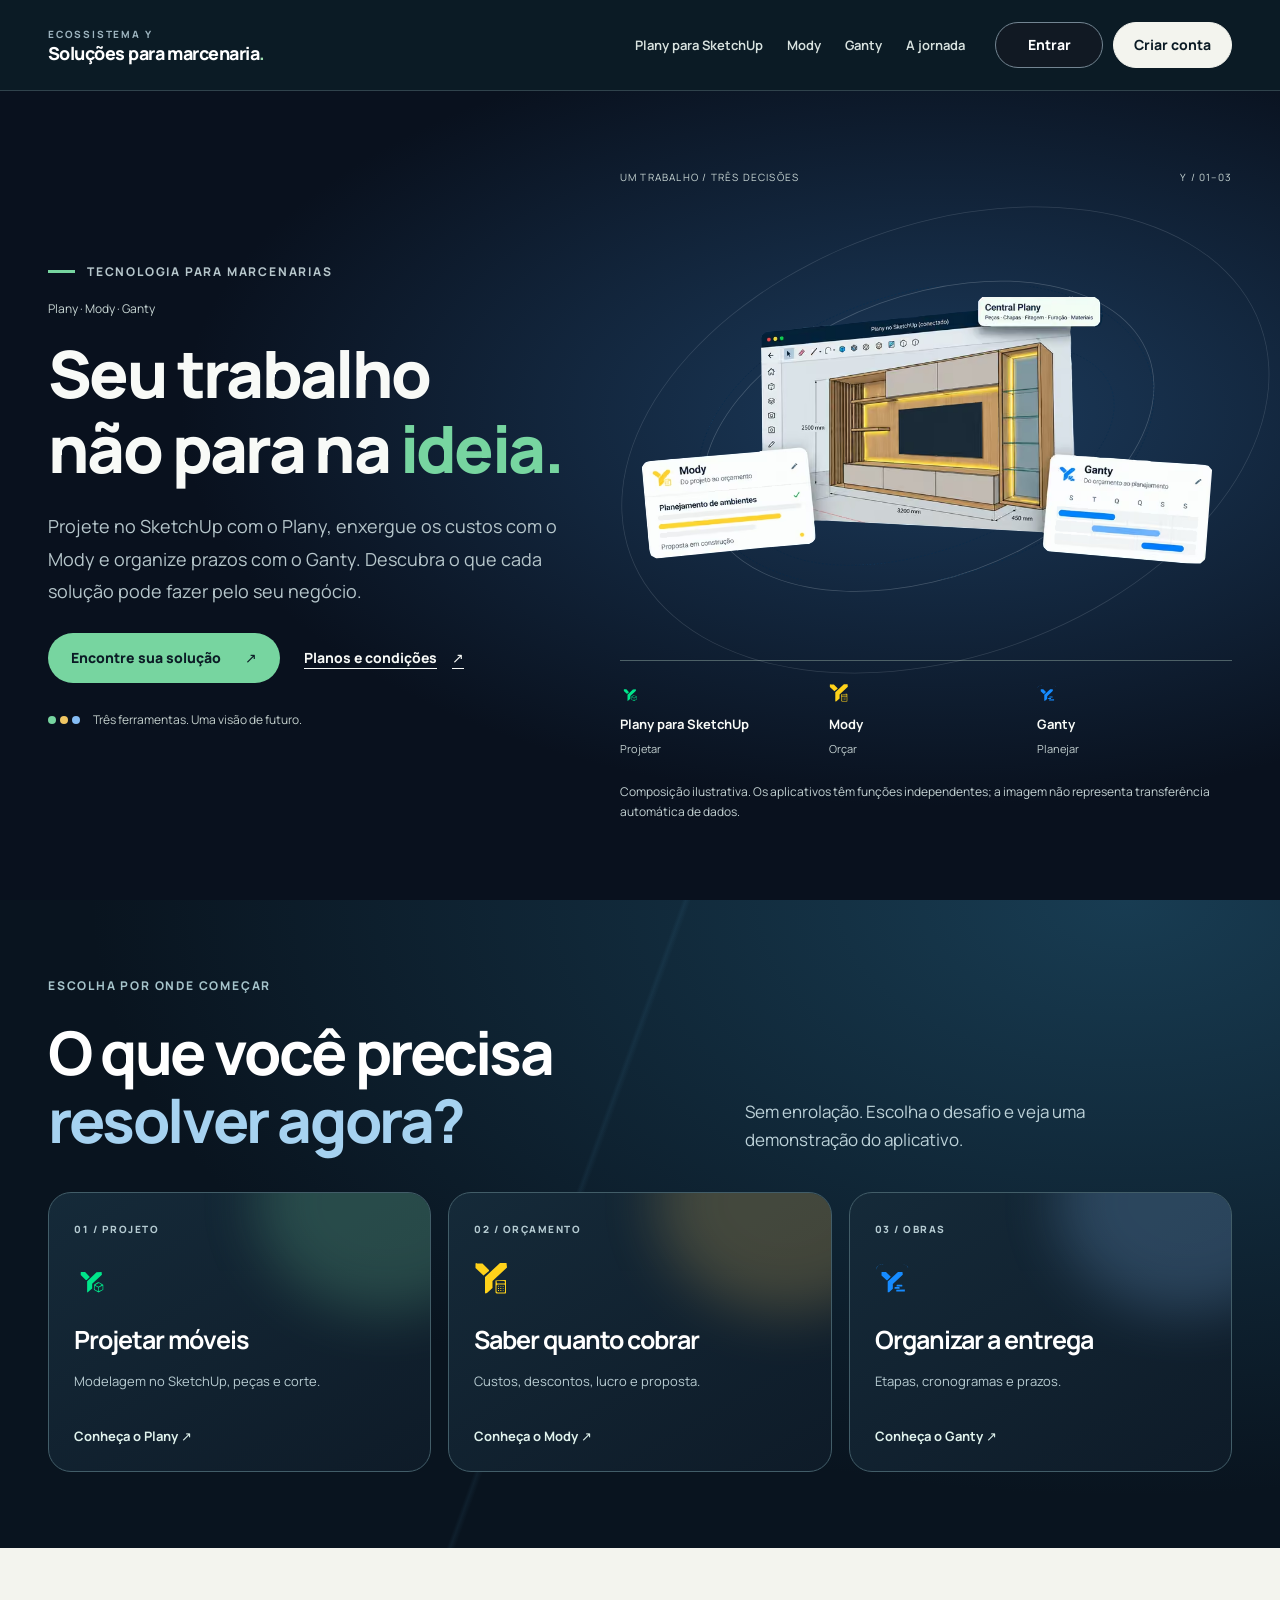
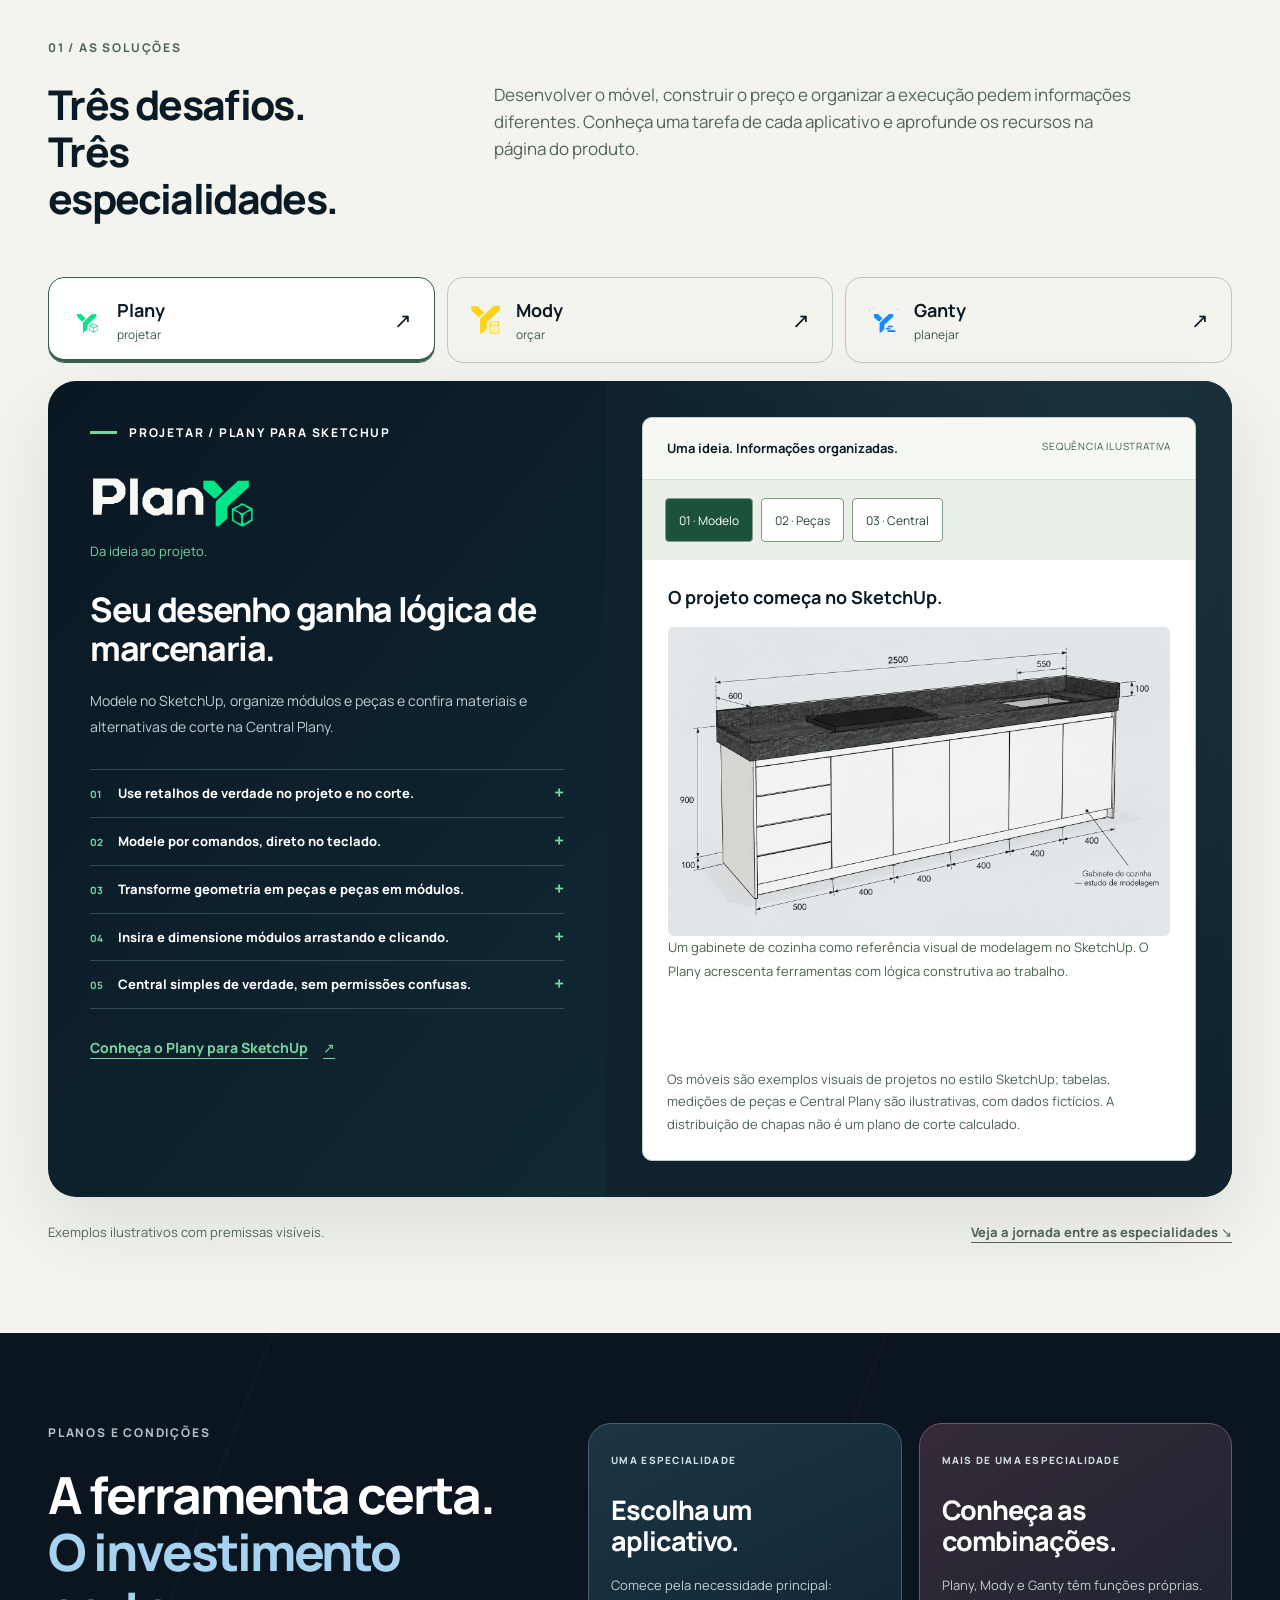
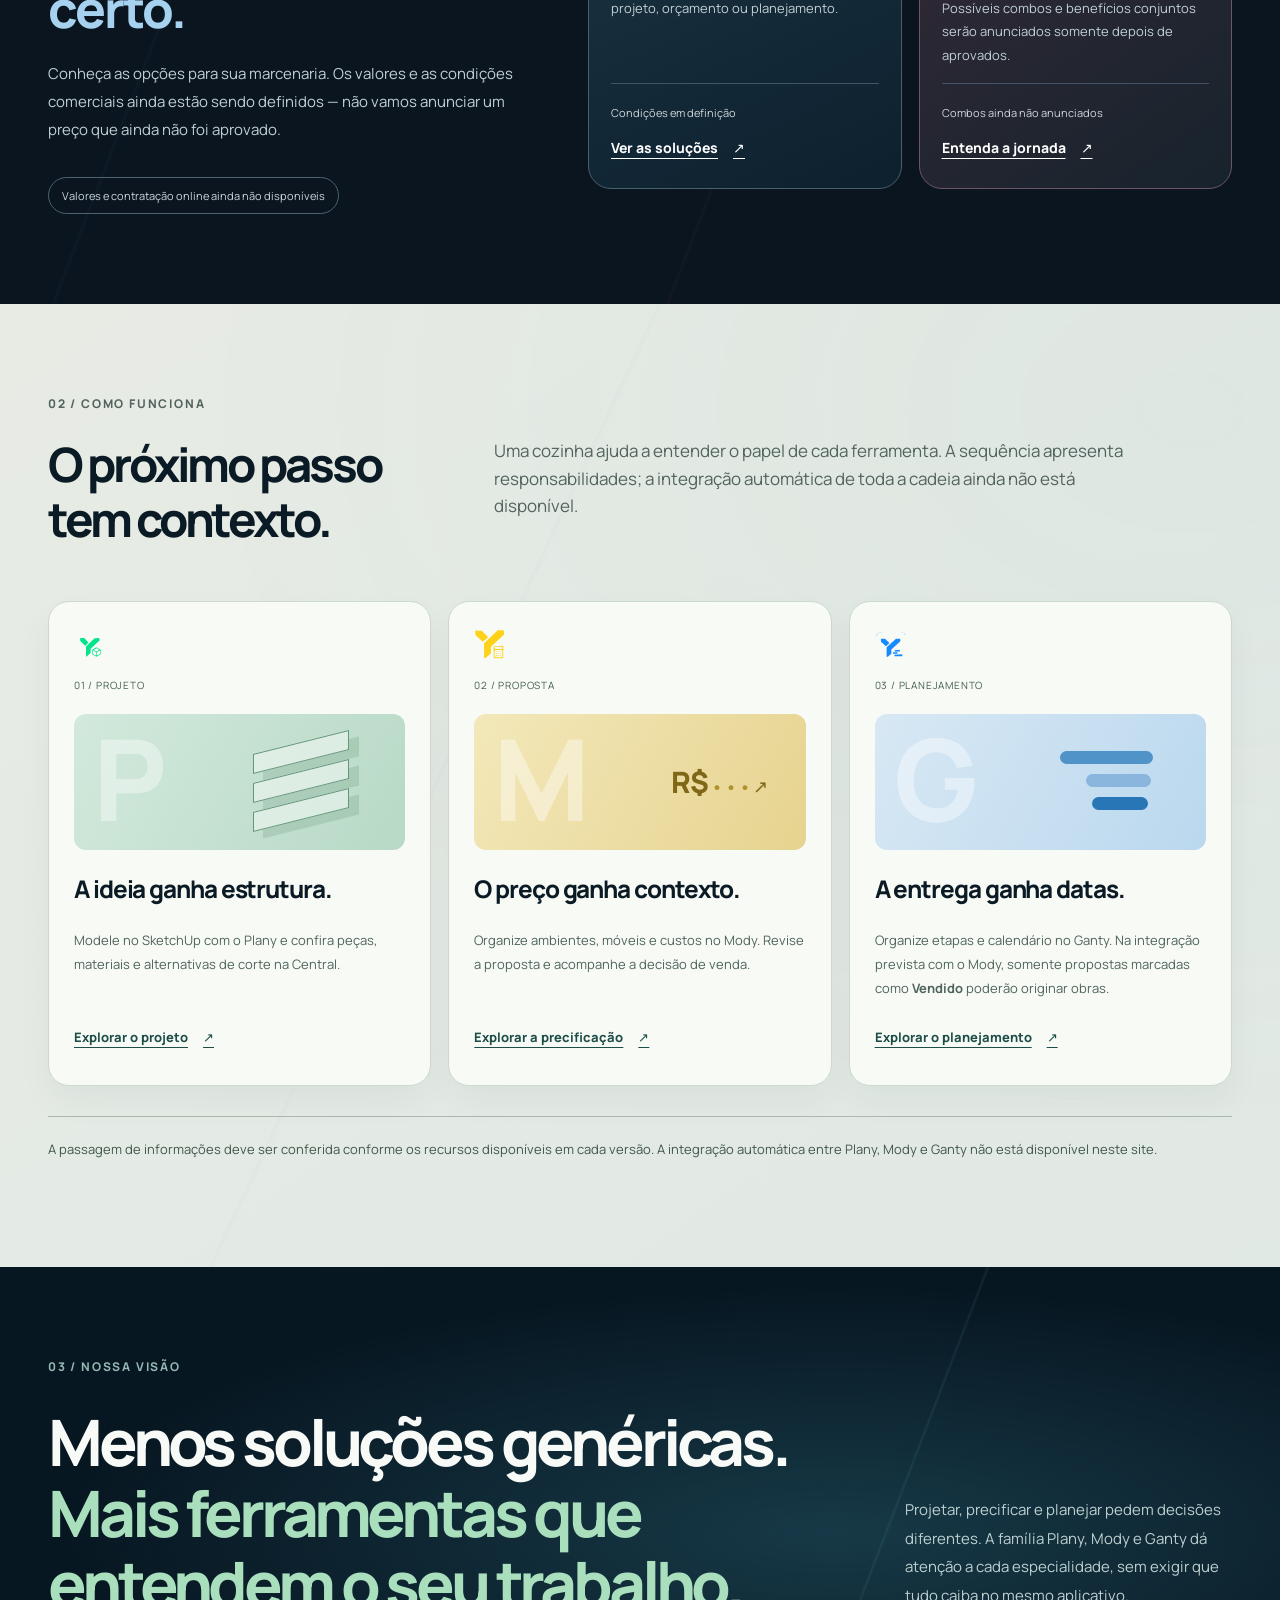
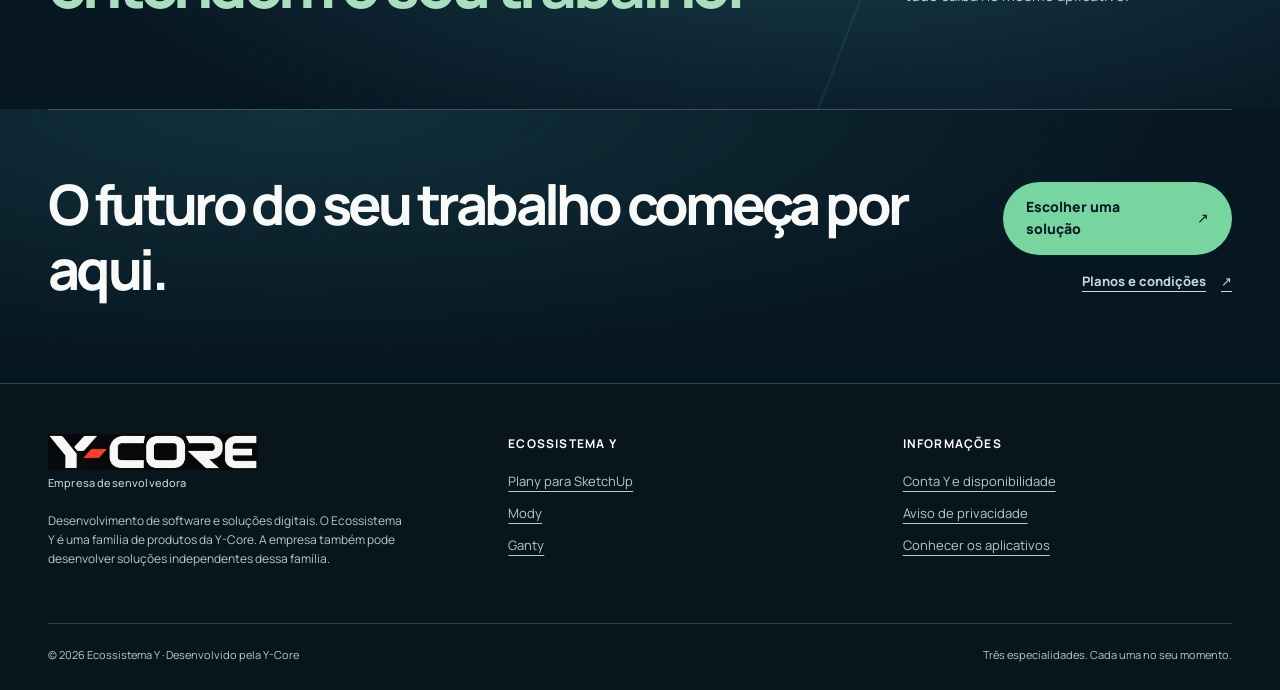
==== commit 95c63cde: "pages: destacar Criar conta com fundo claro e texto azul-marinho" ====
--- a/index.html
+++ b/index.html
@@ -1,5 +1,5 @@
 <!doctype html>
-<html lang="pt-BR"><head><meta charset="utf-8"><meta name="viewport" content="width=device-width,initial-scale=1"><meta name="robots" content="noindex,nofollow"><meta name="referrer" content="strict-origin-when-cross-origin"><meta http-equiv="Content-Security-Policy" content="default-src 'self'; script-src 'self'; style-src 'self'; font-src 'self'; img-src 'self' data:; connect-src 'self'; object-src 'none'; base-uri 'none'; form-action 'none'"><meta name="theme-color" content="#0b1b25"><meta name="description" content="Projetos de marcenaria no SketchUp, orçamentos e planejamento de obras. Conheça as três especialidades do Ecossistema Y."><meta property="og:type" content="website"><meta property="og:title" content="Soluções para marcenaria | Plany, Mody e Ganty"><meta property="og:description" content="Projetos de marcenaria no SketchUp, orçamentos e planejamento de obras. Conheça as três especialidades do Ecossistema Y."><meta property="og:image" content="./assets/social-preview.svg"><title>Soluções para marcenaria | Plany, Mody e Ganty</title><link rel="icon" href="./assets/ycore-reference-frame.svg" type="image/svg+xml"><link rel="preload" href="./assets/manrope-latin.woff2" as="font" type="font/woff2" crossorigin><link rel="stylesheet" href="./site.css?v=a1173ed7f7703365435b3dc1b2f58e70f8bcd07f"><link rel="stylesheet" href="./brand-identity.css?v=a1173ed7f7703365435b3dc1b2f58e70f8bcd07f"><script type="module" src="./main.js?v=a1173ed7f7703365435b3dc1b2f58e70f8bcd07f"></script></head><body class=""><a class="skip-link" href="#conteudo">Ir para o conteúdo</a><header class="site-header" id="topo"><div class="shell header-inner"><a class="brand ecosystem-brand" href="./index.html?v=a1173ed7f7703365435b3dc1b2f58e70f8bcd07f" aria-label="Soluções para marcenaria, Ecossistema Y, início"><span class="ecosystem-brand-label">ECOSSISTEMA Y</span><strong>Soluções para marcenaria<span aria-hidden="true">.</span></strong></a><button class="nav-toggle" id="nav-toggle" type="button" aria-expanded="false" aria-controls="primary-nav" hidden>Menu</button><nav class="main-nav" id="primary-nav" aria-label="Navegação principal"><a href="./plany.html?v=a1173ed7f7703365435b3dc1b2f58e70f8bcd07f">Plany para SketchUp</a><a href="./mody.html?v=a1173ed7f7703365435b3dc1b2f58e70f8bcd07f">Mody</a><a href="./ganty.html?v=a1173ed7f7703365435b3dc1b2f58e70f8bcd07f">Ganty</a><a href="./index.html?v=a1173ed7f7703365435b3dc1b2f58e70f8bcd07f#fluxo">A jornada</a></nav><div class="account-actions" role="group" aria-label="Acesso à Conta Y"><a class="account-button auth-enter" href="./conta-y.html?v=a1173ed7f7703365435b3dc1b2f58e70f8bcd07f#entrar">Entrar</a><a class="account-button auth-create" href="./conta-y.html?v=a1173ed7f7703365435b3dc1b2f58e70f8bcd07f#criar-conta">Criar conta</a></div></div></header><noscript><div class="noscript-note"><p class="shell">Você pode conhecer todos os produtos e navegar pelas páginas. As simulações interativas precisam de JavaScript; seus exemplos iniciais continuam visíveis.</p></div></noscript><main id="conteudo">
+<html lang="pt-BR"><head><meta charset="utf-8"><meta name="viewport" content="width=device-width,initial-scale=1"><meta name="robots" content="noindex,nofollow"><meta name="referrer" content="strict-origin-when-cross-origin"><meta http-equiv="Content-Security-Policy" content="default-src 'self'; script-src 'self'; style-src 'self'; font-src 'self'; img-src 'self' data:; connect-src 'self'; object-src 'none'; base-uri 'none'; form-action 'none'"><meta name="theme-color" content="#0b1b25"><meta name="description" content="Projetos de marcenaria no SketchUp, orçamentos e planejamento de obras. Conheça as três especialidades do Ecossistema Y."><meta property="og:type" content="website"><meta property="og:title" content="Soluções para marcenaria | Plany, Mody e Ganty"><meta property="og:description" content="Projetos de marcenaria no SketchUp, orçamentos e planejamento de obras. Conheça as três especialidades do Ecossistema Y."><meta property="og:image" content="./assets/social-preview.svg"><title>Soluções para marcenaria | Plany, Mody e Ganty</title><link rel="icon" href="./assets/ycore-reference-frame.svg" type="image/svg+xml"><link rel="preload" href="./assets/manrope-latin.woff2" as="font" type="font/woff2" crossorigin><link rel="stylesheet" href="./site.css?v=bc533b806fcccabdccae3879411d239c145e0cdb"><link rel="stylesheet" href="./brand-identity.css?v=bc533b806fcccabdccae3879411d239c145e0cdb"><script type="module" src="./main.js?v=bc533b806fcccabdccae3879411d239c145e0cdb"></script></head><body class=""><a class="skip-link" href="#conteudo">Ir para o conteúdo</a><header class="site-header" id="topo"><div class="shell header-inner"><a class="brand ecosystem-brand" href="./index.html?v=bc533b806fcccabdccae3879411d239c145e0cdb" aria-label="Soluções para marcenaria, Ecossistema Y, início"><span class="ecosystem-brand-label">ECOSSISTEMA Y</span><strong>Soluções para marcenaria<span aria-hidden="true">.</span></strong></a><button class="nav-toggle" id="nav-toggle" type="button" aria-expanded="false" aria-controls="primary-nav" hidden>Menu</button><nav class="main-nav" id="primary-nav" aria-label="Navegação principal"><a href="./plany.html?v=bc533b806fcccabdccae3879411d239c145e0cdb">Plany para SketchUp</a><a href="./mody.html?v=bc533b806fcccabdccae3879411d239c145e0cdb">Mody</a><a href="./ganty.html?v=bc533b806fcccabdccae3879411d239c145e0cdb">Ganty</a><a href="./index.html?v=bc533b806fcccabdccae3879411d239c145e0cdb#fluxo">A jornada</a></nav><div class="account-actions" role="group" aria-label="Acesso à Conta Y"><a class="account-button auth-enter" href="./conta-y.html?v=bc533b806fcccabdccae3879411d239c145e0cdb#entrar">Entrar</a><a class="account-button auth-create" href="./conta-y.html?v=bc533b806fcccabdccae3879411d239c145e0cdb#criar-conta">Criar conta</a></div></div></header><noscript><div class="noscript-note"><p class="shell">Você pode conhecer todos os produtos e navegar pelas páginas. As simulações interativas precisam de JavaScript; seus exemplos iniciais continuam visíveis.</p></div></noscript><main id="conteudo">
 <section class="hero dark heritage-home"><div class="shell hero-grid"><div><div class="eyebrow">TECNOLOGIA PARA MARCENARIAS</div><p class="hero-authorship">Plany · Mody · Ganty</p><h1>Seu trabalho<br>não para na <em>ideia.</em></h1><p class="lede">Projete no SketchUp com o Plany, enxergue os custos com o Mody e organize prazos com o Ganty. Descubra o que cada solução pode fazer pelo seu negócio.</p><div class="actions"><a class="button" href="#escolha">Encontre sua solução<span aria-hidden="true">↗</span></a><a class="text-link" href="#ofertas">Planos e condições<span aria-hidden="true">↗</span></a></div><div class="hero-foot"><span class="product-dots" aria-hidden="true"><i></i><i></i><i></i></span><span>Três ferramentas. Uma visão de futuro.</span></div></div><div class="hero-art"><div class="art-overline"><span>UM TRABALHO / TRÊS DECISÕES</span><span>Y / 01–03</span></div><div class="heritage-wrap"><a class="approved-hero-art" href="./assets/hero-referencia-aprovada.avif" target="_blank" rel="noopener noreferrer" aria-label="Ampliar a composição visual aprovada de Plany, Mody e Ganty"><img src="./assets/hero-referencia-aprovada.avif" width="1000" height="481" alt="A apresentação aprovada: painel de TV modelado no estilo SketchUp com LEDs geométricos amarelos, janela Plany ao centro, cartão Mody à esquerda, Ganty à direita e Central Plany acima." decoding="async" fetchpriority="high"></a><div class="heritage-scene" aria-hidden="true"><div class="art-halo" aria-hidden="true"></div>
           <div class="art-orbit art-orbit-one" aria-hidden="true"></div>
           <div class="art-orbit art-orbit-two" aria-hidden="true"></div>
@@ -27,7 +27,7 @@
           </div>
           <div class="art-caption">Composição ilustrativa — não representa telas reais</div><div class="heritage-central"><b>Central Plany</b><span>Peças · Chapas · Resultado · Materiais</span></div></div></div><div class="decision-strip"><div><img class="" src="./assets/plany-symbol.svg" alt="" width="40" height="40"><strong>Plany para SketchUp</strong><span>Projetar</span></div><div><img class="" src="./assets/mody-symbol.svg" alt="" width="40" height="40"><strong>Mody</strong><span>Orçar</span></div><div><img class="" src="./assets/ganty-symbol.svg" alt="" width="40" height="40"><strong>Ganty</strong><span>Planejar</span></div></div><p class="art-note">Composição ilustrativa. Os aplicativos têm funções independentes; a imagem não representa transferência automática de dados.</p></div></div></section>
 <section class="quick-choice" id="escolha" aria-labelledby="choice-title"><div class="shell"><div class="quick-choice-head"><span class="section-index">ESCOLHA POR ONDE COMEÇAR</span><h2 id="choice-title">O que você precisa<br><em>resolver agora?</em></h2><p>Sem enrolação. Escolha o desafio e veja uma demonstração do aplicativo.</p></div><div class="choice-grid"><a class="choice-item" data-product="plany" href="#plany"><span class="choice-number">01 / PROJETO</span><img class="" src="./assets/plany-symbol.svg" alt="" width="40" height="40"><strong>Projetar móveis</strong><span>Modelagem no SketchUp, peças e corte.</span><b>Conheça o Plany ↗</b></a><a class="choice-item" data-product="mody" href="#mody"><span class="choice-number">02 / ORÇAMENTO</span><img class="" src="./assets/mody-symbol.svg" alt="" width="40" height="40"><strong>Saber quanto cobrar</strong><span>Custos, descontos, lucro e proposta.</span><b>Conheça o Mody ↗</b></a><a class="choice-item" data-product="ganty" href="#ganty"><span class="choice-number">03 / OBRAS</span><img class="" src="./assets/ganty-symbol.svg" alt="" width="40" height="40"><strong>Organizar a entrega</strong><span>Etapas, cronogramas e prazos.</span><b>Conheça o Ganty ↗</b></a></div></div></section>
-<section class="section" id="solucoes"><div class="shell"><span class="section-index">01 / AS SOLUÇÕES</span><div class="intro-line"><h2>Três desafios.<br>Três especialidades.</h2><p>Desenvolver o móvel, construir o preço e organizar a execução pedem informações diferentes. Conheça uma tarefa de cada aplicativo e aprofunde os recursos na página do produto.</p></div><div class="product-tabs" data-product-tabs aria-label="Escolha um aplicativo" hidden><button class="product-tab" data-product="plany" id="tab-plany" type="button"><img class="" src="./assets/plany-symbol.svg" alt="" width="40" height="40"><span><strong>Plany</strong><small>projetar</small></span><span class="tab-arrow" aria-hidden="true">↗</span></button><button class="product-tab" data-product="mody" id="tab-mody" type="button"><img class="" src="./assets/mody-symbol.svg" alt="" width="40" height="40"><span><strong>Mody</strong><small>orçar</small></span><span class="tab-arrow" aria-hidden="true">↗</span></button><button class="product-tab" data-product="ganty" id="tab-ganty" type="button"><img class="" src="./assets/ganty-symbol.svg" alt="" width="40" height="40"><span><strong>Ganty</strong><small>planejar</small></span><span class="tab-arrow" aria-hidden="true">↗</span></button></div><article class="product-panel" data-product="plany" id="plany" aria-labelledby="plany-title"><div class="product-copy"><div class="eyebrow">Projetar / Plany para SketchUp</div><img class="product-logo" src="./assets/plany-logo.svg" alt="Plany para SketchUp" width="180" height="65"><p class="signature">Da ideia ao projeto.</p><h3 id="plany-title">Seu desenho ganha lógica de marcenaria.</h3><p>Modele no SketchUp, organize módulos e peças e confira materiais e alternativas de corte na Central Plany.</p><div class="feature-list"><details><summary data-number="01">Use retalhos de verdade no projeto e no corte.</summary><p>Considere retalhos físicos compatíveis com o material e o plano. O reaproveitamento depende das dimensões, orientação e regras de corte; não significa baixa automática de um estoque global.</p><p>Um retalho elegível pode entrar entre as opções de chapa do plano.</p></details><details><summary data-number="02">Modele por comandos, direto no teclado.</summary><p>O Modo Comandos oferece operações de modelagem com sugestões, destino e parâmetros. A confirmação e as medidas fazem parte do fluxo dentro do SketchUp.</p><p>Crie uma caixaria informando a operação e suas dimensões.</p></details><details><summary data-number="03">Transforme geometria em peças e peças em módulos.</summary><p>Organize geometria elegível com identificação construtiva. A forma e as propriedades precisam atender aos requisitos da operação.</p><p>Reúna peças identificadas em um módulo do projeto.</p></details><details><summary data-number="04">Insira e dimensione módulos arrastando e clicando.</summary><p>Posicione módulos diretamente no modelo e ajuste suas dimensões com as ferramentas de inserção.</p><p>Defina um ponto de inserção e dimensione a composição.</p></details><details><summary data-number="05">Central simples de verdade, sem permissões confusas.</summary><p>Confira Peças, Chapas, Resultado e Materiais em uma Central dedicada. Depois de alterar o modelo, atualize o levantamento para trabalhar com as informações atuais.</p><p>Compare o levantamento com a alternativa de corte escolhida.</p></details></div><a class="text-link" href="./plany.html?v=a1173ed7f7703365435b3dc1b2f58e70f8bcd07f">Conheça o Plany para SketchUp<span aria-hidden="true">↗</span></a></div><div class="product-demonstration"><section class="demo plany-demo" data-plany aria-label="Sequência ilustrativa do modelo à Central"><div class="demo-heading"><strong>Uma ideia. Informações organizadas.</strong><span class="demo-badge">Sequência ilustrativa</span></div><div class="step-nav" aria-label="Etapas do exemplo" data-steps hidden><button type="button" data-step="0" aria-pressed="true" aria-controls="home-plany-step-0">01 · Modelo</button><button type="button" data-step="1" aria-pressed="false" aria-controls="home-plany-step-1">02 · Peças</button><button type="button" data-step="2" aria-pressed="false" aria-controls="home-plany-step-2">03 · Central</button></div><div class="step-content" id="home-plany-step-0" data-step-panel="0"><h4>O projeto começa no SketchUp.</h4><img class="concept-cabinet project-sketchup-image" src="./assets/gabinete-cozinha-cotas.png" alt="Estudo de modelagem de um gabinete de cozinha com gavetas, portas, bancada e cotas" width="1598" height="984"><p>Um gabinete de cozinha como referência visual de modelagem no SketchUp. O Plany acrescenta ferramentas com lógica construtiva ao trabalho.</p></div><div class="step-content" id="home-plany-step-1" data-step-panel="1"><h4>Geometria identificada como peças.</h4><figure class="project-technical-example"><img src="./assets/expositor-tecnico-sketchup.svg" alt="Expositor técnico com prateleiras, base com portas e cotas em milímetros" width="900" height="500"><figcaption>Outro projeto de referência. As medidas da tabela abaixo são fictícias e não foram extraídas deste desenho.</figcaption></figure><table class="piece-table"><caption class="fine">Dados fictícios · exemplo de organização</caption><thead><tr><th scope="col">Peça</th><th scope="col">Medidas (mm)</th><th scope="col">Material</th><th scope="col">Qtd.</th></tr></thead><tbody><tr><td>Lateral</td><td>720 × 560</td><td>MDF 18 mm</td><td>2</td></tr><tr><td>Base</td><td>764 × 560</td><td>MDF 18 mm</td><td>1</td></tr><tr><td>Prateleira</td><td>764 × 530</td><td>MDF 18 mm</td><td>1</td></tr><tr><td>Porta</td><td>716 × 397</td><td>MDF 18 mm</td><td>2</td></tr></tbody></table><p>Identificação, dimensões e material ajudam a conferir o levantamento. A geometria precisa atender aos requisitos técnicos da operação.</p></div><div class="step-content" id="home-plany-step-2" data-step-panel="2"><h4>Conferência na Central Plany.</h4><div class="central-tabs"><span>Peças</span><span>Chapas</span><span>Resultado</span><span>Materiais</span></div><div class="cut-plan" aria-hidden="true"><span>Lateral</span><span>Lateral</span><span>Base</span><span>Retalho</span></div><p>Compare peças, chapas e uma alternativa de corte. Retalhos precisam ser físicos, elegíveis e compatíveis. Depois de mudar o modelo, atualize o levantamento.</p></div><div class="demo-body"><p class="demo-static-note">Os móveis são exemplos visuais de projetos no estilo SketchUp; tabelas, medições de peças e Central Plany são ilustrativas, com dados fictícios. A distribuição de chapas não é um plano de corte calculado.</p></div></section></div></article><article class="product-panel" data-product="mody" id="mody" aria-labelledby="mody-title"><div class="product-copy"><div class="eyebrow">Orçar / Mody</div><img class="product-logo" src="./assets/mody-logo.svg" alt="Mody" width="180" height="65"><p class="signature">Do projeto ao orçamento.</p><h3 id="mody-title">O cliente vê o preço. Você precisa enxergar o lucro.</h3><p>Entenda seus custos antes de definir o preço. Estruture o orçamento por ambientes, móveis e módulos e construa uma proposta com os números à vista.</p><div class="feature-list"><details><summary data-number="01">Orce por ambientes, móveis e módulos.</summary><p>Organize o orçamento a partir dos ambientes e do que será produzido, mantendo uma composição que você consegue revisar.</p><p>Cozinha → armário inferior → módulos e configurações.</p></details><details><summary data-number="02">Enxergue materiais e ferragens.</summary><p>Consulte quantitativos estimados e os itens comerciais que compõem o orçamento. Compatibilidade técnica e escolha comercial são responsabilidades distintas.</p><p>Confira chapas, fitas e ferragens antes de concluir a proposta.</p></details><details><summary data-number="03">Precificação simples ou avançada.</summary><p>O modo simples reúne os custos principais. O avançado permite detalhar mão de obra, reserva técnica, comissão, impostos e outros ajustes conforme a configuração.</p><p>Compare os custos de produção, montagem e instalação.</p></details><details><summary data-number="04">Saiba o efeito real de cada desconto.</summary><p>Diferencie lucro configurado sobre o custo, lucro em reais e margem sobre a venda. A proteção do lucro altera o preço anterior ao desconto para preservar o resultado planejado.</p><p>No exemplo abaixo, compare o mesmo desconto com e sem proteção.</p></details><details><summary data-number="05">Reaproveite seus padrões.</summary><p>Use configurações e presets como ponto de partida, conferindo sua adequação ao novo orçamento e à tabela de preços utilizada.</p><p>Reutilize uma configuração e revise materiais e preços antes de vender.</p></details></div><a class="text-link" href="./mody.html?v=a1173ed7f7703365435b3dc1b2f58e70f8bcd07f">Conheça o Mody<span aria-hidden="true">↗</span></a></div><div class="product-demonstration"><section class="demo pricing-demo" data-pricing aria-label="Simulação ilustrativa de preço e desconto"><div class="demo-heading"><strong>O preço tem uma estrutura.</strong><span class="demo-badge">Exemplo interativo</span></div><div class="demo-body"><ul class="cost-breakdown" aria-label="Composição do custo"><li><span>Materiais</span><strong>R$ 6.000</strong></li><li><span>Mão de obra</span><strong>R$ 3.000</strong></li><li><span>Custos indiretos</span><strong>R$ 700</strong></li><li><span>Frete</span><strong>R$ 300</strong></li></ul><fieldset class="demo-controls" data-js-controls disabled><legend class="fine">Explore o efeito do desconto</legend><dl class="metrics pricing-outcome"><div class="metric highlight" data-metric="profit"><dt>Lucro em reais</dt><dd data-price="profit">R$ 5.200,00</dd></div><div class="metric highlight" data-metric="margin"><dt>Margem sobre a venda</dt><dd data-price="margin">34,2%</dd></div></dl><label class="range-label" for="home-mody-discount">Desconto comercial <output data-discount-label for="home-mody-discount">5%</output></label><input id="home-mody-discount" data-discount type="range" min="0" max="50" step="0.5" value="5" aria-describedby="home-mody-premises"><div class="range-limits"><span>0%</span><span>50%</span></div><label class="check-label"><input data-protect type="checkbox"><span>Proteger o lucro planejado<br>O preço anterior ao desconto é ajustado.</span></label></fieldset><dl class="metrics pricing-details"><div class="metric " data-metric="cost"><dt>Custo de produção</dt><dd data-price="cost">R$ 10.000,00</dd></div><div class="metric " data-metric="before"><dt>Preço antes do desconto</dt><dd data-price="before">R$ 16.000,00</dd></div><div class="metric " data-metric="discount"><dt>Desconto aplicado</dt><dd data-price="discount">5%</dd></div><div class="metric " data-metric="sale"><dt>Preço final</dt><dd data-price="sale">R$ 15.200,00</dd></div></dl><p class="demo-result" role="status" aria-live="polite" aria-atomic="true" data-pricing-result>Com 5% de desconto, o lucro é R$ 5.200,00 e a margem é 34,2%.</p><p class="demo-static-note" id="home-mody-premises">Lucro planejado: <strong>60% sobre o custo</strong>. É diferente da margem, calculada sobre o preço final. Dados fictícios; exemplo com itens precificados por custo, sem impostos, comissão, reserva ou itens de valor direto.</p><p class="demo-static-note" data-js-note>Exemplo inicial: 5% de desconto, sem proteção do lucro. Ative JavaScript para alterar os controles.</p></div></section></div></article><article class="product-panel" data-product="ganty" id="ganty" aria-labelledby="ganty-title"><div class="product-copy"><div class="eyebrow">Planejar / Ganty</div><img class="product-logo" src="./assets/ganty-logo.svg" alt="Ganty" width="180" height="65"><p class="signature">Do orçamento ao planejamento.</p><h3 id="ganty-title">A obra muda. Seu planejamento acompanha.</h3><p>Organize etapas, acompanhe datas e veja como o calendário de trabalho muda o planejamento de uma obra.</p><div class="feature-list"><details><summary data-number="01">Ajuste datas diretamente no Gantt.</summary><p>Reorganize períodos e durações. No exemplo sequencial, a alteração de uma etapa desloca as seguintes, respeitando os dias de trabalho.</p><p>Aumente a duração do corte e acompanhe a nova data de instalação.</p></details><details><summary data-number="02">Veja atrasos antes que virem surpresas.</summary><p>Acompanhe situações pendentes, datas e confirmação de conclusão. O acompanhamento depende das informações e confirmações registradas.</p><p>Identifique uma etapa em aberto e revise sua situação.</p></details><details><summary data-number="03">Configure seu calendário de trabalho.</summary><p>Considere sábados, domingos e feriados na organização dos períodos de trabalho.</p><p>Compare a previsão com sábado habilitado e com um feriado de exemplo.</p></details><details><summary data-number="04">Controle entradas e saídas por obra.</summary><p>Registre movimentações e consulte a visão financeira por obra e o fluxo de caixa consolidado.</p><p>Acompanhe recebido, gasto e disponível; não há promessa de conciliação bancária.</p></details><details><summary data-number="05">Planejamento compartilhado.</summary><p>Trabalhe com dados compartilhados entre usuários autorizados, respeitando as condições de conexão e sincronização.</p><p>Acompanhe o mesmo planejamento com as pessoas que têm acesso.</p></details></div><a class="text-link" href="./ganty.html?v=a1173ed7f7703365435b3dc1b2f58e70f8bcd07f">Conheça o Ganty<span aria-hidden="true">↗</span></a></div><div class="product-demonstration"><section class="demo schedule-demo" data-schedule aria-label="Simulação ilustrativa de planejamento"><div class="demo-heading"><strong>Uma alteração muda a sequência.</strong><span class="demo-badge">Exemplo interativo</span></div><div class="demo-body"><fieldset class="schedule-controls" data-js-controls disabled><legend class="fine">Obra de exemplo · início em 09/11/2026</legend><label class="range-label" for="home-ganty-cut">Duração do corte <output data-cut-label for="home-ganty-cut">3 dias úteis</output></label><input id="home-ganty-cut" data-cut type="range" min="1" max="6" value="3" step="1"><label class="check-label"><input data-saturday type="checkbox"><span>Trabalhar aos sábados</span></label><label class="check-label"><input data-holiday type="checkbox" checked><span>Considerar feriado de exemplo em 11/11</span></label></fieldset><div class="schedule-results" data-schedule-results><div class="schedule-item"><strong>Projeto · 2 dias úteis</strong><span>09/11 a 10/11</span></div><div class="schedule-item"><strong>Corte · 3 dias úteis</strong><span>12/11 a 16/11</span></div><div class="schedule-item"><strong>Montagem · 2 dias úteis</strong><span>17/11 a 18/11</span></div><div class="schedule-item"><strong>Instalação · 1 dia útil</strong><span>19/11 a 19/11</span></div></div><div class="schedule-chart" data-schedule-chart aria-hidden="true"></div><p class="schedule-summary" role="status" aria-live="polite" aria-atomic="true" data-schedule-summary>Instalação prevista para 19/11/2026.</p><p class="demo-static-note">Ilustração de uma sequência sem folgas, respeitando os dias de trabalho. O feriado é fictício. O exemplo não é uma captura do Ganty nem representa todas as regras de reorganização do aplicativo.</p><p class="demo-static-note" data-js-note>As datas iniciais estão visíveis. Ative JavaScript para mudar duração e calendário.</p></div></section></div></article><div class="after-solutions"><span>Exemplos ilustrativos com premissas visíveis.</span><a href="#fluxo">Veja a jornada entre as especialidades ↘</a></div></div></section>
+<section class="section" id="solucoes"><div class="shell"><span class="section-index">01 / AS SOLUÇÕES</span><div class="intro-line"><h2>Três desafios.<br>Três especialidades.</h2><p>Desenvolver o móvel, construir o preço e organizar a execução pedem informações diferentes. Conheça uma tarefa de cada aplicativo e aprofunde os recursos na página do produto.</p></div><div class="product-tabs" data-product-tabs aria-label="Escolha um aplicativo" hidden><button class="product-tab" data-product="plany" id="tab-plany" type="button"><img class="" src="./assets/plany-symbol.svg" alt="" width="40" height="40"><span><strong>Plany</strong><small>projetar</small></span><span class="tab-arrow" aria-hidden="true">↗</span></button><button class="product-tab" data-product="mody" id="tab-mody" type="button"><img class="" src="./assets/mody-symbol.svg" alt="" width="40" height="40"><span><strong>Mody</strong><small>orçar</small></span><span class="tab-arrow" aria-hidden="true">↗</span></button><button class="product-tab" data-product="ganty" id="tab-ganty" type="button"><img class="" src="./assets/ganty-symbol.svg" alt="" width="40" height="40"><span><strong>Ganty</strong><small>planejar</small></span><span class="tab-arrow" aria-hidden="true">↗</span></button></div><article class="product-panel" data-product="plany" id="plany" aria-labelledby="plany-title"><div class="product-copy"><div class="eyebrow">Projetar / Plany para SketchUp</div><img class="product-logo" src="./assets/plany-logo.svg" alt="Plany para SketchUp" width="180" height="65"><p class="signature">Da ideia ao projeto.</p><h3 id="plany-title">Seu desenho ganha lógica de marcenaria.</h3><p>Modele no SketchUp, organize módulos e peças e confira materiais e alternativas de corte na Central Plany.</p><div class="feature-list"><details><summary data-number="01">Use retalhos de verdade no projeto e no corte.</summary><p>Considere retalhos físicos compatíveis com o material e o plano. O reaproveitamento depende das dimensões, orientação e regras de corte; não significa baixa automática de um estoque global.</p><p>Um retalho elegível pode entrar entre as opções de chapa do plano.</p></details><details><summary data-number="02">Modele por comandos, direto no teclado.</summary><p>O Modo Comandos oferece operações de modelagem com sugestões, destino e parâmetros. A confirmação e as medidas fazem parte do fluxo dentro do SketchUp.</p><p>Crie uma caixaria informando a operação e suas dimensões.</p></details><details><summary data-number="03">Transforme geometria em peças e peças em módulos.</summary><p>Organize geometria elegível com identificação construtiva. A forma e as propriedades precisam atender aos requisitos da operação.</p><p>Reúna peças identificadas em um módulo do projeto.</p></details><details><summary data-number="04">Insira e dimensione módulos arrastando e clicando.</summary><p>Posicione módulos diretamente no modelo e ajuste suas dimensões com as ferramentas de inserção.</p><p>Defina um ponto de inserção e dimensione a composição.</p></details><details><summary data-number="05">Central simples de verdade, sem permissões confusas.</summary><p>Confira Peças, Chapas, Resultado e Materiais em uma Central dedicada. Depois de alterar o modelo, atualize o levantamento para trabalhar com as informações atuais.</p><p>Compare o levantamento com a alternativa de corte escolhida.</p></details></div><a class="text-link" href="./plany.html?v=bc533b806fcccabdccae3879411d239c145e0cdb">Conheça o Plany para SketchUp<span aria-hidden="true">↗</span></a></div><div class="product-demonstration"><section class="demo plany-demo" data-plany aria-label="Sequência ilustrativa do modelo à Central"><div class="demo-heading"><strong>Uma ideia. Informações organizadas.</strong><span class="demo-badge">Sequência ilustrativa</span></div><div class="step-nav" aria-label="Etapas do exemplo" data-steps hidden><button type="button" data-step="0" aria-pressed="true" aria-controls="home-plany-step-0">01 · Modelo</button><button type="button" data-step="1" aria-pressed="false" aria-controls="home-plany-step-1">02 · Peças</button><button type="button" data-step="2" aria-pressed="false" aria-controls="home-plany-step-2">03 · Central</button></div><div class="step-content" id="home-plany-step-0" data-step-panel="0"><h4>O projeto começa no SketchUp.</h4><img class="concept-cabinet project-sketchup-image" src="./assets/gabinete-cozinha-cotas.png" alt="Estudo de modelagem de um gabinete de cozinha com gavetas, portas, bancada e cotas" width="1598" height="984"><p>Um gabinete de cozinha como referência visual de modelagem no SketchUp. O Plany acrescenta ferramentas com lógica construtiva ao trabalho.</p></div><div class="step-content" id="home-plany-step-1" data-step-panel="1"><h4>Geometria identificada como peças.</h4><figure class="project-technical-example"><img src="./assets/expositor-tecnico-sketchup.svg" alt="Expositor técnico com prateleiras, base com portas e cotas em milímetros" width="900" height="500"><figcaption>Outro projeto de referência. As medidas da tabela abaixo são fictícias e não foram extraídas deste desenho.</figcaption></figure><table class="piece-table"><caption class="fine">Dados fictícios · exemplo de organização</caption><thead><tr><th scope="col">Peça</th><th scope="col">Medidas (mm)</th><th scope="col">Material</th><th scope="col">Qtd.</th></tr></thead><tbody><tr><td>Lateral</td><td>720 × 560</td><td>MDF 18 mm</td><td>2</td></tr><tr><td>Base</td><td>764 × 560</td><td>MDF 18 mm</td><td>1</td></tr><tr><td>Prateleira</td><td>764 × 530</td><td>MDF 18 mm</td><td>1</td></tr><tr><td>Porta</td><td>716 × 397</td><td>MDF 18 mm</td><td>2</td></tr></tbody></table><p>Identificação, dimensões e material ajudam a conferir o levantamento. A geometria precisa atender aos requisitos técnicos da operação.</p></div><div class="step-content" id="home-plany-step-2" data-step-panel="2"><h4>Conferência na Central Plany.</h4><div class="central-tabs"><span>Peças</span><span>Chapas</span><span>Resultado</span><span>Materiais</span></div><div class="cut-plan" aria-hidden="true"><span>Lateral</span><span>Lateral</span><span>Base</span><span>Retalho</span></div><p>Compare peças, chapas e uma alternativa de corte. Retalhos precisam ser físicos, elegíveis e compatíveis. Depois de mudar o modelo, atualize o levantamento.</p></div><div class="demo-body"><p class="demo-static-note">Os móveis são exemplos visuais de projetos no estilo SketchUp; tabelas, medições de peças e Central Plany são ilustrativas, com dados fictícios. A distribuição de chapas não é um plano de corte calculado.</p></div></section></div></article><article class="product-panel" data-product="mody" id="mody" aria-labelledby="mody-title"><div class="product-copy"><div class="eyebrow">Orçar / Mody</div><img class="product-logo" src="./assets/mody-logo.svg" alt="Mody" width="180" height="65"><p class="signature">Do projeto ao orçamento.</p><h3 id="mody-title">O cliente vê o preço. Você precisa enxergar o lucro.</h3><p>Entenda seus custos antes de definir o preço. Estruture o orçamento por ambientes, móveis e módulos e construa uma proposta com os números à vista.</p><div class="feature-list"><details><summary data-number="01">Orce por ambientes, móveis e módulos.</summary><p>Organize o orçamento a partir dos ambientes e do que será produzido, mantendo uma composição que você consegue revisar.</p><p>Cozinha → armário inferior → módulos e configurações.</p></details><details><summary data-number="02">Enxergue materiais e ferragens.</summary><p>Consulte quantitativos estimados e os itens comerciais que compõem o orçamento. Compatibilidade técnica e escolha comercial são responsabilidades distintas.</p><p>Confira chapas, fitas e ferragens antes de concluir a proposta.</p></details><details><summary data-number="03">Precificação simples ou avançada.</summary><p>O modo simples reúne os custos principais. O avançado permite detalhar mão de obra, reserva técnica, comissão, impostos e outros ajustes conforme a configuração.</p><p>Compare os custos de produção, montagem e instalação.</p></details><details><summary data-number="04">Saiba o efeito real de cada desconto.</summary><p>Diferencie lucro configurado sobre o custo, lucro em reais e margem sobre a venda. A proteção do lucro altera o preço anterior ao desconto para preservar o resultado planejado.</p><p>No exemplo abaixo, compare o mesmo desconto com e sem proteção.</p></details><details><summary data-number="05">Reaproveite seus padrões.</summary><p>Use configurações e presets como ponto de partida, conferindo sua adequação ao novo orçamento e à tabela de preços utilizada.</p><p>Reutilize uma configuração e revise materiais e preços antes de vender.</p></details></div><a class="text-link" href="./mody.html?v=bc533b806fcccabdccae3879411d239c145e0cdb">Conheça o Mody<span aria-hidden="true">↗</span></a></div><div class="product-demonstration"><section class="demo pricing-demo" data-pricing aria-label="Simulação ilustrativa de preço e desconto"><div class="demo-heading"><strong>O preço tem uma estrutura.</strong><span class="demo-badge">Exemplo interativo</span></div><div class="demo-body"><ul class="cost-breakdown" aria-label="Composição do custo"><li><span>Materiais</span><strong>R$ 6.000</strong></li><li><span>Mão de obra</span><strong>R$ 3.000</strong></li><li><span>Custos indiretos</span><strong>R$ 700</strong></li><li><span>Frete</span><strong>R$ 300</strong></li></ul><fieldset class="demo-controls" data-js-controls disabled><legend class="fine">Explore o efeito do desconto</legend><dl class="metrics pricing-outcome"><div class="metric highlight" data-metric="profit"><dt>Lucro em reais</dt><dd data-price="profit">R$ 5.200,00</dd></div><div class="metric highlight" data-metric="margin"><dt>Margem sobre a venda</dt><dd data-price="margin">34,2%</dd></div></dl><label class="range-label" for="home-mody-discount">Desconto comercial <output data-discount-label for="home-mody-discount">5%</output></label><input id="home-mody-discount" data-discount type="range" min="0" max="50" step="0.5" value="5" aria-describedby="home-mody-premises"><div class="range-limits"><span>0%</span><span>50%</span></div><label class="check-label"><input data-protect type="checkbox"><span>Proteger o lucro planejado<br>O preço anterior ao desconto é ajustado.</span></label></fieldset><dl class="metrics pricing-details"><div class="metric " data-metric="cost"><dt>Custo de produção</dt><dd data-price="cost">R$ 10.000,00</dd></div><div class="metric " data-metric="before"><dt>Preço antes do desconto</dt><dd data-price="before">R$ 16.000,00</dd></div><div class="metric " data-metric="discount"><dt>Desconto aplicado</dt><dd data-price="discount">5%</dd></div><div class="metric " data-metric="sale"><dt>Preço final</dt><dd data-price="sale">R$ 15.200,00</dd></div></dl><p class="demo-result" role="status" aria-live="polite" aria-atomic="true" data-pricing-result>Com 5% de desconto, o lucro é R$ 5.200,00 e a margem é 34,2%.</p><p class="demo-static-note" id="home-mody-premises">Lucro planejado: <strong>60% sobre o custo</strong>. É diferente da margem, calculada sobre o preço final. Dados fictícios; exemplo com itens precificados por custo, sem impostos, comissão, reserva ou itens de valor direto.</p><p class="demo-static-note" data-js-note>Exemplo inicial: 5% de desconto, sem proteção do lucro. Ative JavaScript para alterar os controles.</p></div></section></div></article><article class="product-panel" data-product="ganty" id="ganty" aria-labelledby="ganty-title"><div class="product-copy"><div class="eyebrow">Planejar / Ganty</div><img class="product-logo" src="./assets/ganty-logo.svg" alt="Ganty" width="180" height="65"><p class="signature">Do orçamento ao planejamento.</p><h3 id="ganty-title">A obra muda. Seu planejamento acompanha.</h3><p>Organize etapas, acompanhe datas e veja como o calendário de trabalho muda o planejamento de uma obra.</p><div class="feature-list"><details><summary data-number="01">Ajuste datas diretamente no Gantt.</summary><p>Reorganize períodos e durações. No exemplo sequencial, a alteração de uma etapa desloca as seguintes, respeitando os dias de trabalho.</p><p>Aumente a duração do corte e acompanhe a nova data de instalação.</p></details><details><summary data-number="02">Veja atrasos antes que virem surpresas.</summary><p>Acompanhe situações pendentes, datas e confirmação de conclusão. O acompanhamento depende das informações e confirmações registradas.</p><p>Identifique uma etapa em aberto e revise sua situação.</p></details><details><summary data-number="03">Configure seu calendário de trabalho.</summary><p>Considere sábados, domingos e feriados na organização dos períodos de trabalho.</p><p>Compare a previsão com sábado habilitado e com um feriado de exemplo.</p></details><details><summary data-number="04">Controle entradas e saídas por obra.</summary><p>Registre movimentações e consulte a visão financeira por obra e o fluxo de caixa consolidado.</p><p>Acompanhe recebido, gasto e disponível; não há promessa de conciliação bancária.</p></details><details><summary data-number="05">Planejamento compartilhado.</summary><p>Trabalhe com dados compartilhados entre usuários autorizados, respeitando as condições de conexão e sincronização.</p><p>Acompanhe o mesmo planejamento com as pessoas que têm acesso.</p></details></div><a class="text-link" href="./ganty.html?v=bc533b806fcccabdccae3879411d239c145e0cdb">Conheça o Ganty<span aria-hidden="true">↗</span></a></div><div class="product-demonstration"><section class="demo schedule-demo" data-schedule aria-label="Simulação ilustrativa de planejamento"><div class="demo-heading"><strong>Uma alteração muda a sequência.</strong><span class="demo-badge">Exemplo interativo</span></div><div class="demo-body"><fieldset class="schedule-controls" data-js-controls disabled><legend class="fine">Obra de exemplo · início em 09/11/2026</legend><label class="range-label" for="home-ganty-cut">Duração do corte <output data-cut-label for="home-ganty-cut">3 dias úteis</output></label><input id="home-ganty-cut" data-cut type="range" min="1" max="6" value="3" step="1"><label class="check-label"><input data-saturday type="checkbox"><span>Trabalhar aos sábados</span></label><label class="check-label"><input data-holiday type="checkbox" checked><span>Considerar feriado de exemplo em 11/11</span></label></fieldset><div class="schedule-results" data-schedule-results><div class="schedule-item"><strong>Projeto · 2 dias úteis</strong><span>09/11 a 10/11</span></div><div class="schedule-item"><strong>Corte · 3 dias úteis</strong><span>12/11 a 16/11</span></div><div class="schedule-item"><strong>Montagem · 2 dias úteis</strong><span>17/11 a 18/11</span></div><div class="schedule-item"><strong>Instalação · 1 dia útil</strong><span>19/11 a 19/11</span></div></div><div class="schedule-chart" data-schedule-chart aria-hidden="true"></div><p class="schedule-summary" role="status" aria-live="polite" aria-atomic="true" data-schedule-summary>Instalação prevista para 19/11/2026.</p><p class="demo-static-note">Ilustração de uma sequência sem folgas, respeitando os dias de trabalho. O feriado é fictício. O exemplo não é uma captura do Ganty nem representa todas as regras de reorganização do aplicativo.</p><p class="demo-static-note" data-js-note>As datas iniciais estão visíveis. Ative JavaScript para mudar duração e calendário.</p></div></section></div></article><div class="after-solutions"><span>Exemplos ilustrativos com premissas visíveis.</span><a href="#fluxo">Veja a jornada entre as especialidades ↘</a></div></div></section>
 <section class="commercial-offers" id="ofertas" aria-labelledby="offers-title"><div class="shell offers-layout"><div class="offers-intro"><span class="section-index">PLANOS E CONDIÇÕES</span><h2 id="offers-title">A ferramenta certa.<br><em>O investimento certo.</em></h2><p>Conheça as opções para sua marcenaria. Os valores e as condições comerciais ainda estão sendo definidos — não vamos anunciar um preço que ainda não foi aprovado.</p><span class="offers-status">Valores e contratação online ainda não disponíveis</span></div><div class="offers-options"><article class="offer-option"><span class="offer-eyebrow">UMA ESPECIALIDADE</span><h3>Escolha um aplicativo.</h3><p>Comece pela necessidade principal: projeto, orçamento ou planejamento.</p><div class="offer-bottom"><span>Condições em definição</span><a class="text-link" href="#escolha">Ver as soluções<span aria-hidden="true">↗</span></a></div></article><article class="offer-option offer-combo"><span class="offer-eyebrow">MAIS DE UMA ESPECIALIDADE</span><h3>Conheça as combinações.</h3><p>Plany, Mody e Ganty têm funções próprias. Possíveis combos e benefícios conjuntos serão anunciados somente depois de aprovados.</p><div class="offer-bottom"><span>Combos ainda não anunciados</span><a class="text-link" href="#fluxo">Entenda a jornada<span aria-hidden="true">↗</span></a></div></article></div></div></section>
-<section class="section journey" id="fluxo"><div class="shell"><span class="section-index">02 / COMO FUNCIONA</span><div class="intro-line"><h2>O próximo passo<br>tem contexto.</h2><p>Uma cozinha ajuda a entender o papel de cada ferramenta. A sequência apresenta responsabilidades; a integração automática de toda a cadeia ainda não está disponível.</p></div><div class="journey-grid"><article class="journey-card"><img class="" src="./assets/plany-symbol.svg" alt="" width="40" height="40"><span class="number">01 / PROJETO</span><div class="journey-illustration one" aria-hidden="true"><span class="journey-letter">P</span><div class="journey-measure"><i></i><i></i><i></i></div></div><h3>A ideia ganha estrutura.</h3><p>Modele no SketchUp com o Plany e confira peças, materiais e alternativas de corte na Central.</p><a class="text-link" href="./plany.html?v=a1173ed7f7703365435b3dc1b2f58e70f8bcd07f#demonstracao">Explorar o projeto<span aria-hidden="true">↗</span></a></article><article class="journey-card"><img class="" src="./assets/mody-symbol.svg" alt="" width="40" height="40"><span class="number">02 / PROPOSTA</span><div class="journey-illustration two" aria-hidden="true"><span class="journey-letter">M</span><div class="journey-currency">R$ <b>•••</b><i>↗</i></div></div><h3>O preço ganha contexto.</h3><p>Organize ambientes, móveis e custos no Mody. Revise a proposta e acompanhe a decisão de venda.</p><a class="text-link" href="./mody.html?v=a1173ed7f7703365435b3dc1b2f58e70f8bcd07f#demonstracao">Explorar a precificação<span aria-hidden="true">↗</span></a></article><article class="journey-card"><img class="" src="./assets/ganty-symbol.svg" alt="" width="40" height="40"><span class="number">03 / PLANEJAMENTO</span><div class="journey-illustration three" aria-hidden="true"><span class="journey-letter">G</span><div class="journey-bars"><i></i><i></i><i></i></div></div><h3>A entrega ganha datas.</h3><p>Organize etapas e calendário no Ganty. Na integração prevista com o Mody, somente propostas marcadas como <strong>Vendido</strong> poderão originar obras.</p><a class="text-link" href="./ganty.html?v=a1173ed7f7703365435b3dc1b2f58e70f8bcd07f#demonstracao">Explorar o planejamento<span aria-hidden="true">↗</span></a></article></div><p class="journey-note">A passagem de informações deve ser conferida conforme os recursos disponíveis em cada versão. A integração automática entre Plany, Mody e Ganty não está disponível neste site.</p></div></section>
-<section class="section dark vision-premium" id="filosofia"><div class="shell vision-line"><div><span class="section-index">03 / NOSSA VISÃO</span><h2>Menos soluções genéricas.<br><em>Mais ferramentas que entendem o seu trabalho.</em></h2></div><p>Projetar, precificar e planejar pedem decisões diferentes. A família Plany, Mody e Ganty dá atenção a cada especialidade, sem exigir que tudo caiba no mesmo aplicativo.</p></div></section><section class="dark final-premium"><div class="shell closing"><h2>O futuro do seu trabalho começa por aqui.</h2><div class="closing-actions"><a class="button" href="./index.html?v=a1173ed7f7703365435b3dc1b2f58e70f8bcd07f#escolha">Escolher uma solução<span aria-hidden="true">↗</span></a><a class="text-link" href="./index.html?v=a1173ed7f7703365435b3dc1b2f58e70f8bcd07f#ofertas">Planos e condições<span aria-hidden="true">↗</span></a></div></div></section></main><footer class="site-footer"><div class="shell footer-grid"><div><div class="ycore" aria-label="Y-Core"><span class="brand-identity" data-identity-status="reference-only"><img class="identity-wordmark" src="./assets/ycore-reference-wordmark.svg" alt="Y-Core" width="714" height="120"><small>Empresa desenvolvedora</small></span></div><p>Desenvolvimento de software e soluções digitais. O Ecossistema Y é uma família de produtos da Y-Core. A empresa também pode desenvolver soluções independentes dessa família.</p></div><nav class="footer-links" aria-label="Aplicativos"> <strong>ECOSSISTEMA Y</strong><a href="./plany.html?v=a1173ed7f7703365435b3dc1b2f58e70f8bcd07f">Plany para SketchUp</a><a href="./mody.html?v=a1173ed7f7703365435b3dc1b2f58e70f8bcd07f">Mody</a><a href="./ganty.html?v=a1173ed7f7703365435b3dc1b2f58e70f8bcd07f">Ganty</a></nav><nav class="footer-links" aria-label="Informações"><strong>INFORMAÇÕES</strong><a href="./conta-y.html?v=a1173ed7f7703365435b3dc1b2f58e70f8bcd07f">Conta Y e disponibilidade</a><a href="./privacidade.html?v=a1173ed7f7703365435b3dc1b2f58e70f8bcd07f">Aviso de privacidade</a><a href="./index.html?v=a1173ed7f7703365435b3dc1b2f58e70f8bcd07f#solucoes">Conhecer os aplicativos</a></nav></div><div class="shell footer-bottom"><span>© 2026 Ecossistema Y · Desenvolvido pela Y-Core</span><span>Três especialidades. Cada uma no seu momento.</span></div></footer></body></html>
+<section class="section journey" id="fluxo"><div class="shell"><span class="section-index">02 / COMO FUNCIONA</span><div class="intro-line"><h2>O próximo passo<br>tem contexto.</h2><p>Uma cozinha ajuda a entender o papel de cada ferramenta. A sequência apresenta responsabilidades; a integração automática de toda a cadeia ainda não está disponível.</p></div><div class="journey-grid"><article class="journey-card"><img class="" src="./assets/plany-symbol.svg" alt="" width="40" height="40"><span class="number">01 / PROJETO</span><div class="journey-illustration one" aria-hidden="true"><span class="journey-letter">P</span><div class="journey-measure"><i></i><i></i><i></i></div></div><h3>A ideia ganha estrutura.</h3><p>Modele no SketchUp com o Plany e confira peças, materiais e alternativas de corte na Central.</p><a class="text-link" href="./plany.html?v=bc533b806fcccabdccae3879411d239c145e0cdb#demonstracao">Explorar o projeto<span aria-hidden="true">↗</span></a></article><article class="journey-card"><img class="" src="./assets/mody-symbol.svg" alt="" width="40" height="40"><span class="number">02 / PROPOSTA</span><div class="journey-illustration two" aria-hidden="true"><span class="journey-letter">M</span><div class="journey-currency">R$ <b>•••</b><i>↗</i></div></div><h3>O preço ganha contexto.</h3><p>Organize ambientes, móveis e custos no Mody. Revise a proposta e acompanhe a decisão de venda.</p><a class="text-link" href="./mody.html?v=bc533b806fcccabdccae3879411d239c145e0cdb#demonstracao">Explorar a precificação<span aria-hidden="true">↗</span></a></article><article class="journey-card"><img class="" src="./assets/ganty-symbol.svg" alt="" width="40" height="40"><span class="number">03 / PLANEJAMENTO</span><div class="journey-illustration three" aria-hidden="true"><span class="journey-letter">G</span><div class="journey-bars"><i></i><i></i><i></i></div></div><h3>A entrega ganha datas.</h3><p>Organize etapas e calendário no Ganty. Na integração prevista com o Mody, somente propostas marcadas como <strong>Vendido</strong> poderão originar obras.</p><a class="text-link" href="./ganty.html?v=bc533b806fcccabdccae3879411d239c145e0cdb#demonstracao">Explorar o planejamento<span aria-hidden="true">↗</span></a></article></div><p class="journey-note">A passagem de informações deve ser conferida conforme os recursos disponíveis em cada versão. A integração automática entre Plany, Mody e Ganty não está disponível neste site.</p></div></section>
+<section class="section dark vision-premium" id="filosofia"><div class="shell vision-line"><div><span class="section-index">03 / NOSSA VISÃO</span><h2>Menos soluções genéricas.<br><em>Mais ferramentas que entendem o seu trabalho.</em></h2></div><p>Projetar, precificar e planejar pedem decisões diferentes. A família Plany, Mody e Ganty dá atenção a cada especialidade, sem exigir que tudo caiba no mesmo aplicativo.</p></div></section><section class="dark final-premium"><div class="shell closing"><h2>O futuro do seu trabalho começa por aqui.</h2><div class="closing-actions"><a class="button" href="./index.html?v=bc533b806fcccabdccae3879411d239c145e0cdb#escolha">Escolher uma solução<span aria-hidden="true">↗</span></a><a class="text-link" href="./index.html?v=bc533b806fcccabdccae3879411d239c145e0cdb#ofertas">Planos e condições<span aria-hidden="true">↗</span></a></div></div></section></main><footer class="site-footer"><div class="shell footer-grid"><div><div class="ycore" aria-label="Y-Core"><span class="brand-identity" data-identity-status="reference-only"><img class="identity-wordmark" src="./assets/ycore-reference-wordmark.svg" alt="Y-Core" width="714" height="120"><small>Empresa desenvolvedora</small></span></div><p>Desenvolvimento de software e soluções digitais. O Ecossistema Y é uma família de produtos da Y-Core. A empresa também pode desenvolver soluções independentes dessa família.</p></div><nav class="footer-links" aria-label="Aplicativos"> <strong>ECOSSISTEMA Y</strong><a href="./plany.html?v=bc533b806fcccabdccae3879411d239c145e0cdb">Plany para SketchUp</a><a href="./mody.html?v=bc533b806fcccabdccae3879411d239c145e0cdb">Mody</a><a href="./ganty.html?v=bc533b806fcccabdccae3879411d239c145e0cdb">Ganty</a></nav><nav class="footer-links" aria-label="Informações"><strong>INFORMAÇÕES</strong><a href="./conta-y.html?v=bc533b806fcccabdccae3879411d239c145e0cdb">Conta Y e disponibilidade</a><a href="./privacidade.html?v=bc533b806fcccabdccae3879411d239c145e0cdb">Aviso de privacidade</a><a href="./index.html?v=bc533b806fcccabdccae3879411d239c145e0cdb#solucoes">Conhecer os aplicativos</a></nav></div><div class="shell footer-bottom"><span>© 2026 Ecossistema Y · Desenvolvido pela Y-Core</span><span>Três especialidades. Cada uma no seu momento.</span></div></footer></body></html>
--- a/site.css
+++ b/site.css
@@ -120,8 +120,8 @@
 .ecosystem-brand strong span{color:#a2dfb3}
 .account-button{background:#0b0e14;color:#fff;border-radius:999px}
 .auth-enter{border-color:#738592;background:#111923}
-.auth-create{background:#080b11;color:#fff;border-color:#e7574b;box-shadow:inset 0 0 0 1px #e7574b}
-.auth-create:hover{background:#191119;border-color:#ff7567;color:#fff}
+.auth-create{background:var(--paper);color:var(--ink);border-color:var(--paper);box-shadow:none}
+.auth-create:hover{background:#fff;border-color:#fff;color:var(--ink)}
 .hero-home:after{content:"";position:absolute;inset:0;z-index:-1;pointer-events:none;opacity:.45;background:
   linear-gradient(116deg,transparent 28%,rgba(95,174,238,.10) 29%,transparent 30%) 0 0/390px 100%,
   linear-gradient(114deg,transparent 59%,rgba(115,204,245,.09) 59.3%,transparent 59.9%) 0 0/640px 100%;
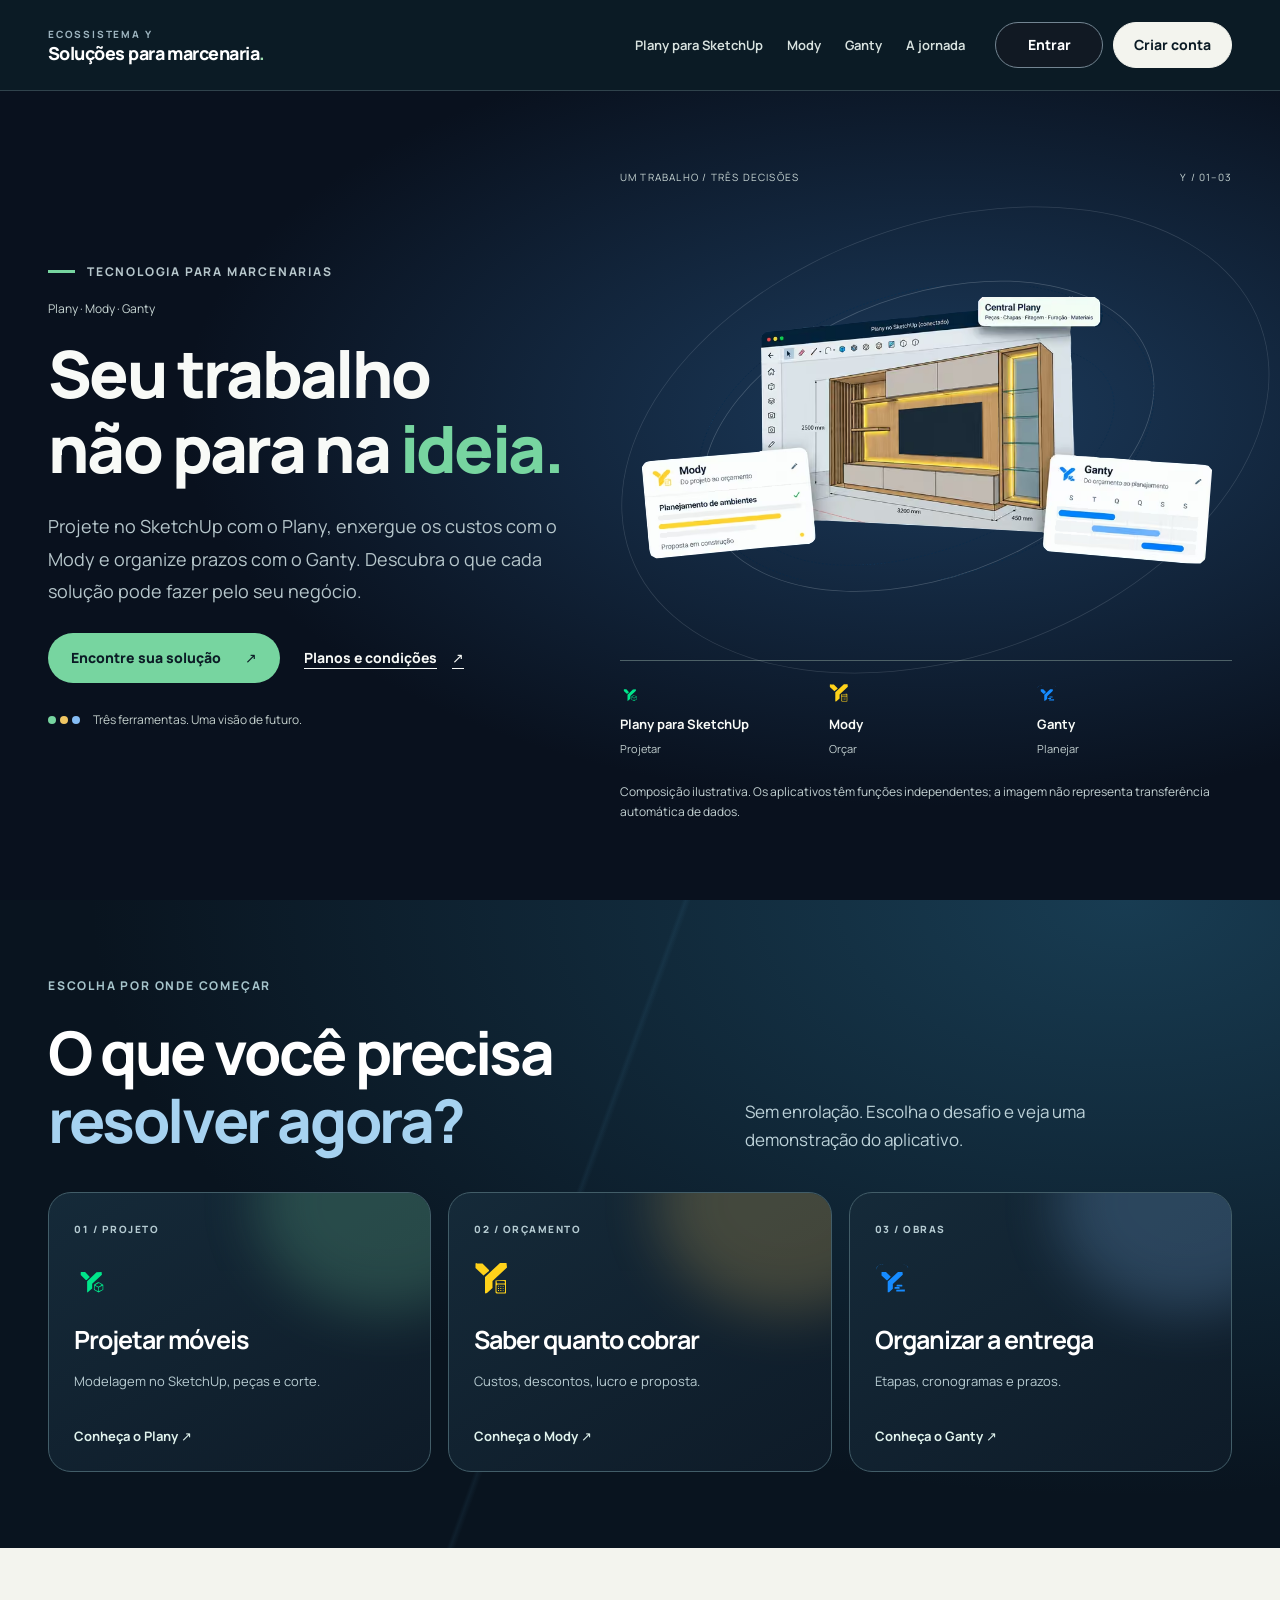
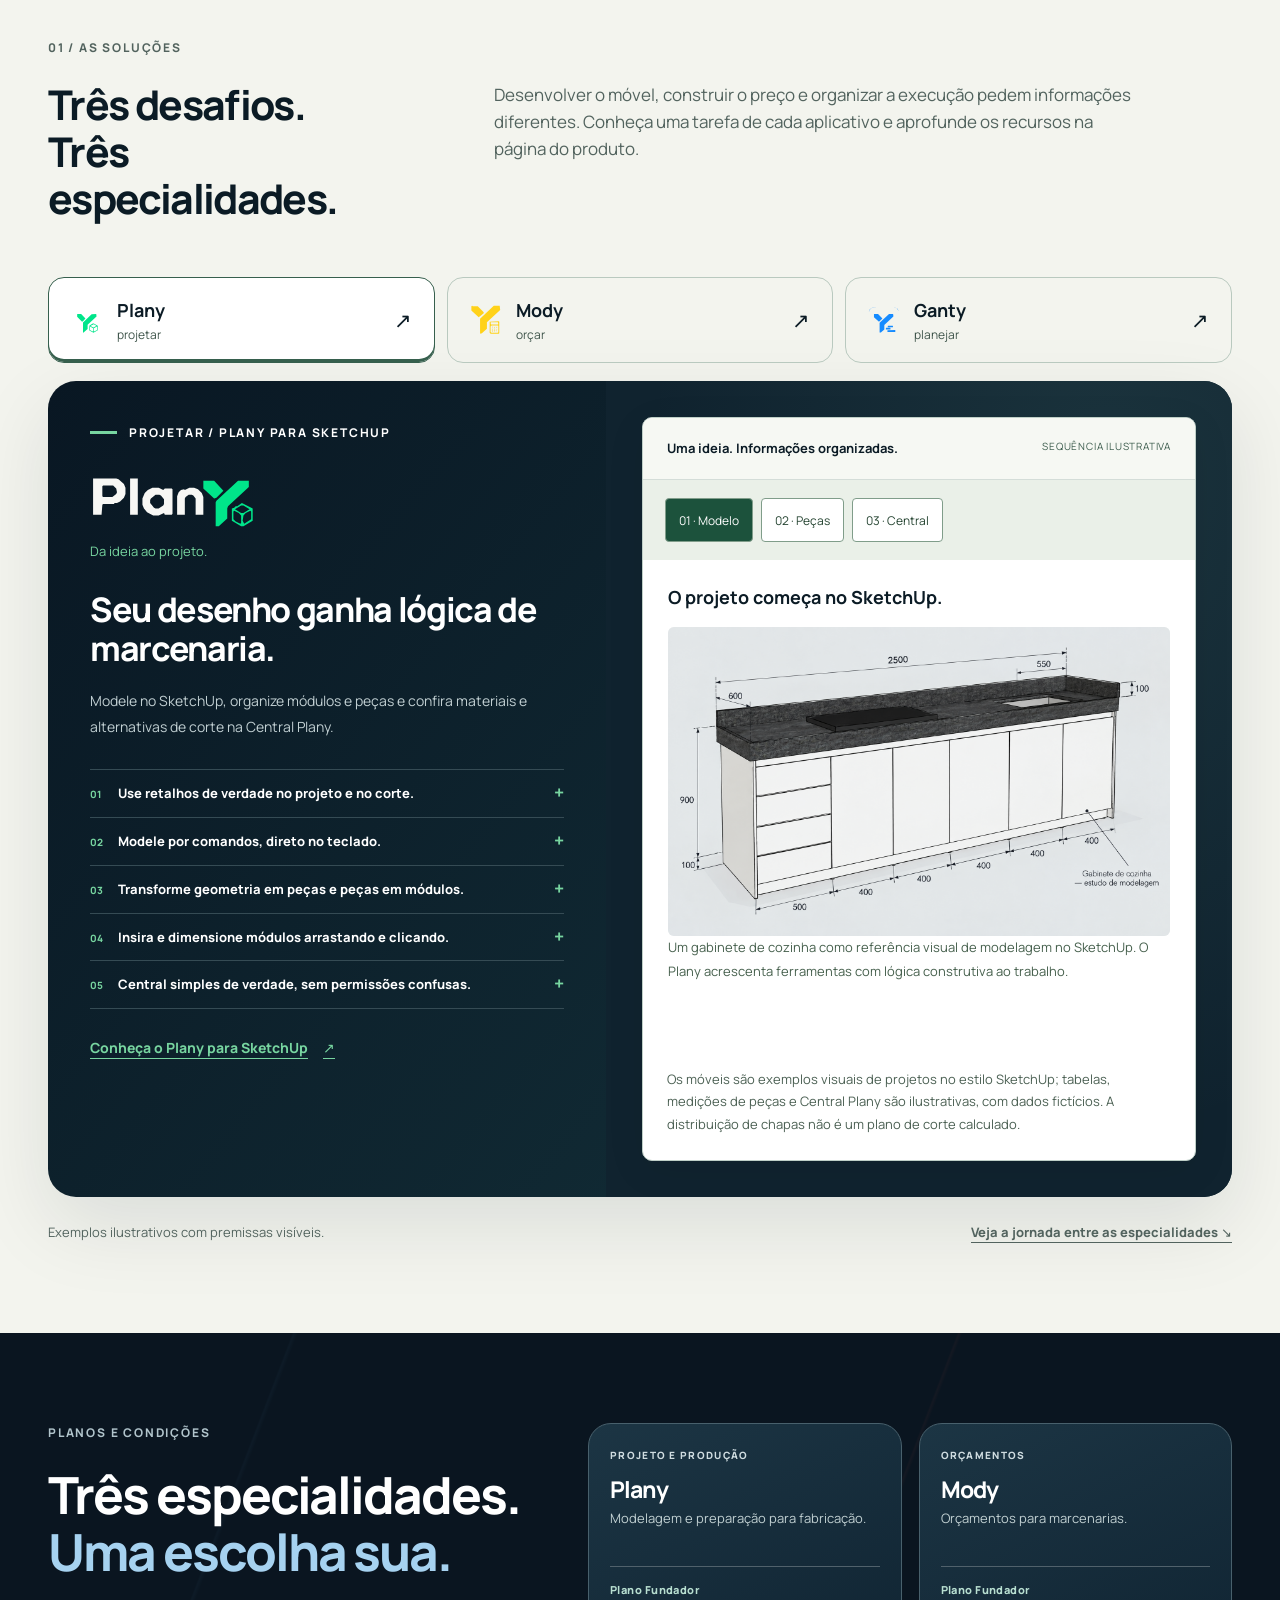
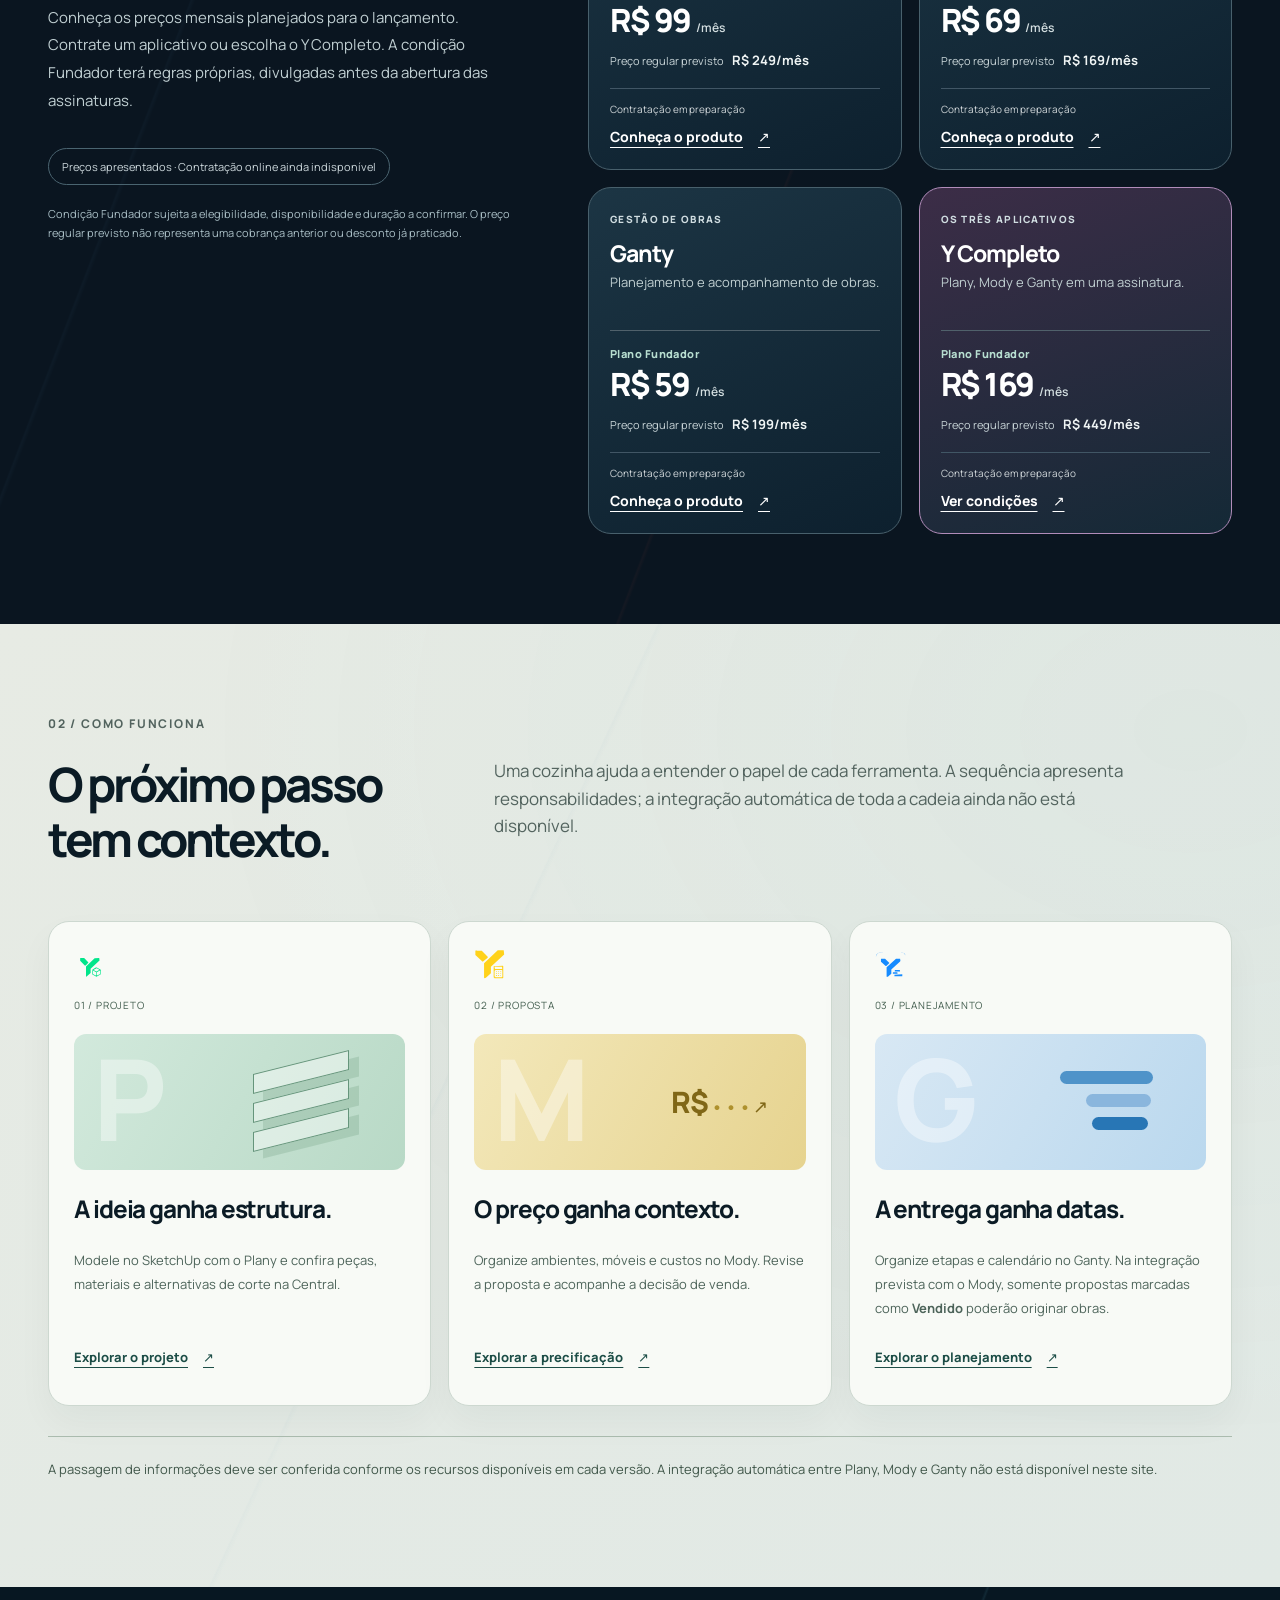
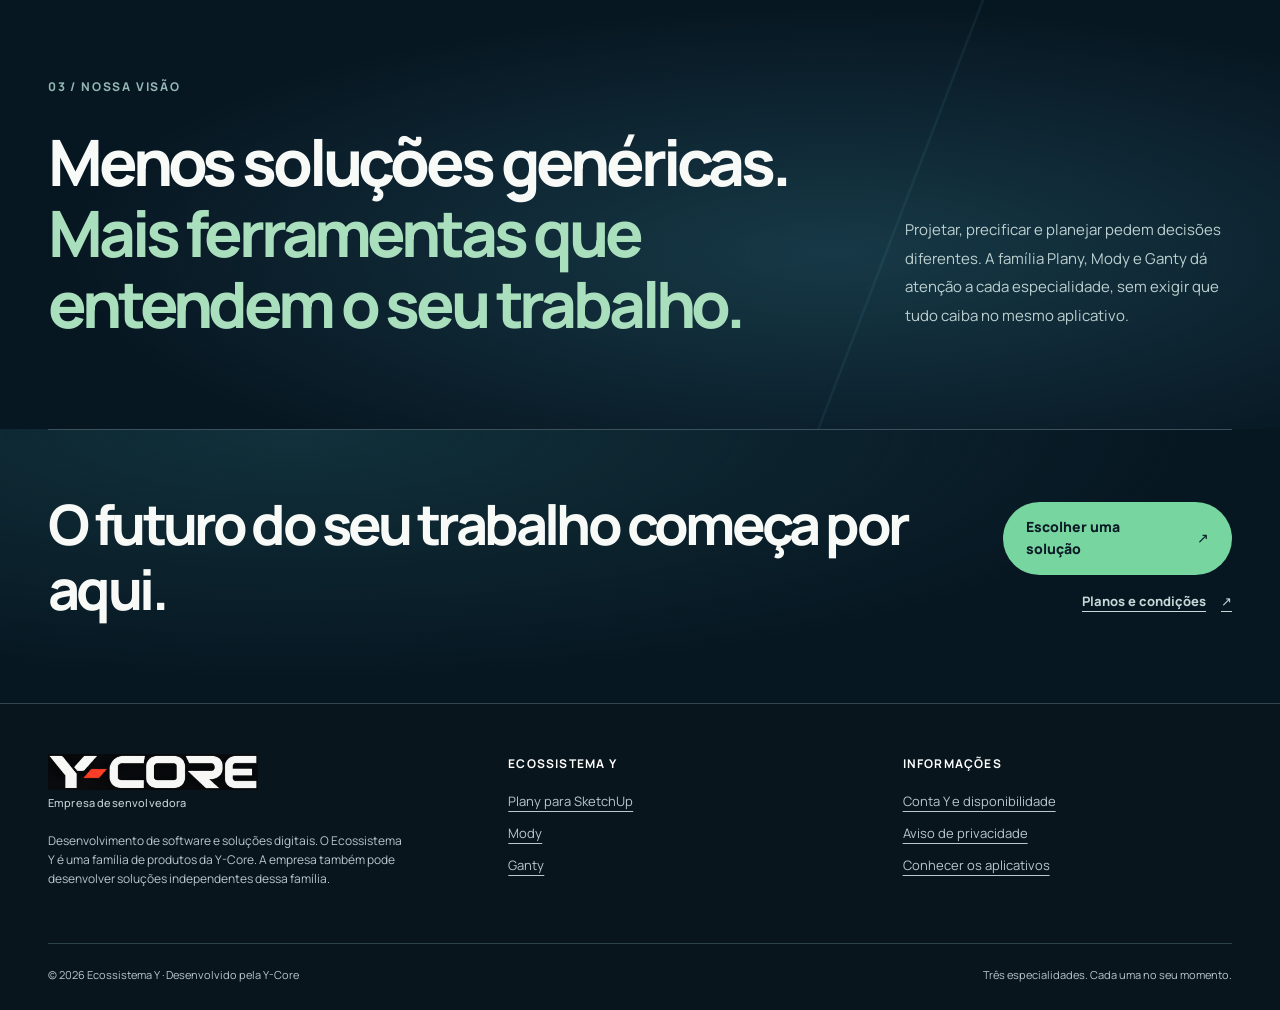
==== commit 284f37df: "site(pricing): publish founder and regular reference prices in Y ecosystem preview" ====
--- a/index.html
+++ b/index.html
@@ -1,5 +1,5 @@
 <!doctype html>
-<html lang="pt-BR"><head><meta charset="utf-8"><meta name="viewport" content="width=device-width,initial-scale=1"><meta name="robots" content="noindex,nofollow"><meta name="referrer" content="strict-origin-when-cross-origin"><meta http-equiv="Content-Security-Policy" content="default-src 'self'; script-src 'self'; style-src 'self'; font-src 'self'; img-src 'self' data:; connect-src 'self'; object-src 'none'; base-uri 'none'; form-action 'none'"><meta name="theme-color" content="#0b1b25"><meta name="description" content="Projetos de marcenaria no SketchUp, orçamentos e planejamento de obras. Conheça as três especialidades do Ecossistema Y."><meta property="og:type" content="website"><meta property="og:title" content="Soluções para marcenaria | Plany, Mody e Ganty"><meta property="og:description" content="Projetos de marcenaria no SketchUp, orçamentos e planejamento de obras. Conheça as três especialidades do Ecossistema Y."><meta property="og:image" content="./assets/social-preview.svg"><title>Soluções para marcenaria | Plany, Mody e Ganty</title><link rel="icon" href="./assets/ycore-reference-frame.svg" type="image/svg+xml"><link rel="preload" href="./assets/manrope-latin.woff2" as="font" type="font/woff2" crossorigin><link rel="stylesheet" href="./site.css?v=bc533b806fcccabdccae3879411d239c145e0cdb"><link rel="stylesheet" href="./brand-identity.css?v=bc533b806fcccabdccae3879411d239c145e0cdb"><script type="module" src="./main.js?v=bc533b806fcccabdccae3879411d239c145e0cdb"></script></head><body class=""><a class="skip-link" href="#conteudo">Ir para o conteúdo</a><header class="site-header" id="topo"><div class="shell header-inner"><a class="brand ecosystem-brand" href="./index.html?v=bc533b806fcccabdccae3879411d239c145e0cdb" aria-label="Soluções para marcenaria, Ecossistema Y, início"><span class="ecosystem-brand-label">ECOSSISTEMA Y</span><strong>Soluções para marcenaria<span aria-hidden="true">.</span></strong></a><button class="nav-toggle" id="nav-toggle" type="button" aria-expanded="false" aria-controls="primary-nav" hidden>Menu</button><nav class="main-nav" id="primary-nav" aria-label="Navegação principal"><a href="./plany.html?v=bc533b806fcccabdccae3879411d239c145e0cdb">Plany para SketchUp</a><a href="./mody.html?v=bc533b806fcccabdccae3879411d239c145e0cdb">Mody</a><a href="./ganty.html?v=bc533b806fcccabdccae3879411d239c145e0cdb">Ganty</a><a href="./index.html?v=bc533b806fcccabdccae3879411d239c145e0cdb#fluxo">A jornada</a></nav><div class="account-actions" role="group" aria-label="Acesso à Conta Y"><a class="account-button auth-enter" href="./conta-y.html?v=bc533b806fcccabdccae3879411d239c145e0cdb#entrar">Entrar</a><a class="account-button auth-create" href="./conta-y.html?v=bc533b806fcccabdccae3879411d239c145e0cdb#criar-conta">Criar conta</a></div></div></header><noscript><div class="noscript-note"><p class="shell">Você pode conhecer todos os produtos e navegar pelas páginas. As simulações interativas precisam de JavaScript; seus exemplos iniciais continuam visíveis.</p></div></noscript><main id="conteudo">
+<html lang="pt-BR"><head><meta charset="utf-8"><meta name="viewport" content="width=device-width,initial-scale=1"><meta name="robots" content="noindex,nofollow"><meta name="referrer" content="strict-origin-when-cross-origin"><meta http-equiv="Content-Security-Policy" content="default-src 'self'; script-src 'self'; style-src 'self'; font-src 'self'; img-src 'self' data:; connect-src 'self'; object-src 'none'; base-uri 'none'; form-action 'none'"><meta name="theme-color" content="#0b1b25"><meta name="description" content="Projetos de marcenaria no SketchUp, orçamentos e planejamento de obras. Conheça as três especialidades do Ecossistema Y."><meta property="og:type" content="website"><meta property="og:title" content="Soluções para marcenaria | Plany, Mody e Ganty"><meta property="og:description" content="Projetos de marcenaria no SketchUp, orçamentos e planejamento de obras. Conheça as três especialidades do Ecossistema Y."><meta property="og:image" content="./assets/social-preview.svg"><title>Soluções para marcenaria | Plany, Mody e Ganty</title><link rel="icon" href="./assets/ycore-reference-frame.svg" type="image/svg+xml"><link rel="preload" href="./assets/manrope-latin.woff2" as="font" type="font/woff2" crossorigin><link rel="stylesheet" href="./site.css?v=precos-20261029"><link rel="stylesheet" href="./brand-identity.css?v=bc533b806fcccabdccae3879411d239c145e0cdb"><script type="module" src="./main.js?v=bc533b806fcccabdccae3879411d239c145e0cdb"></script></head><body class=""><a class="skip-link" href="#conteudo">Ir para o conteúdo</a><header class="site-header" id="topo"><div class="shell header-inner"><a class="brand ecosystem-brand" href="./index.html?v=bc533b806fcccabdccae3879411d239c145e0cdb" aria-label="Soluções para marcenaria, Ecossistema Y, início"><span class="ecosystem-brand-label">ECOSSISTEMA Y</span><strong>Soluções para marcenaria<span aria-hidden="true">.</span></strong></a><button class="nav-toggle" id="nav-toggle" type="button" aria-expanded="false" aria-controls="primary-nav" hidden>Menu</button><nav class="main-nav" id="primary-nav" aria-label="Navegação principal"><a href="./plany.html?v=bc533b806fcccabdccae3879411d239c145e0cdb">Plany para SketchUp</a><a href="./mody.html?v=bc533b806fcccabdccae3879411d239c145e0cdb">Mody</a><a href="./ganty.html?v=bc533b806fcccabdccae3879411d239c145e0cdb">Ganty</a><a href="./index.html?v=bc533b806fcccabdccae3879411d239c145e0cdb#fluxo">A jornada</a></nav><div class="account-actions" role="group" aria-label="Acesso à Conta Y"><a class="account-button auth-enter" href="./conta-y.html?v=bc533b806fcccabdccae3879411d239c145e0cdb#entrar">Entrar</a><a class="account-button auth-create" href="./conta-y.html?v=bc533b806fcccabdccae3879411d239c145e0cdb#criar-conta">Criar conta</a></div></div></header><noscript><div class="noscript-note"><p class="shell">Você pode conhecer todos os produtos e navegar pelas páginas. As simulações interativas precisam de JavaScript; seus exemplos iniciais continuam visíveis.</p></div></noscript><main id="conteudo">
 <section class="hero dark heritage-home"><div class="shell hero-grid"><div><div class="eyebrow">TECNOLOGIA PARA MARCENARIAS</div><p class="hero-authorship">Plany · Mody · Ganty</p><h1>Seu trabalho<br>não para na <em>ideia.</em></h1><p class="lede">Projete no SketchUp com o Plany, enxergue os custos com o Mody e organize prazos com o Ganty. Descubra o que cada solução pode fazer pelo seu negócio.</p><div class="actions"><a class="button" href="#escolha">Encontre sua solução<span aria-hidden="true">↗</span></a><a class="text-link" href="#ofertas">Planos e condições<span aria-hidden="true">↗</span></a></div><div class="hero-foot"><span class="product-dots" aria-hidden="true"><i></i><i></i><i></i></span><span>Três ferramentas. Uma visão de futuro.</span></div></div><div class="hero-art"><div class="art-overline"><span>UM TRABALHO / TRÊS DECISÕES</span><span>Y / 01–03</span></div><div class="heritage-wrap"><a class="approved-hero-art" href="./assets/hero-referencia-aprovada.avif" target="_blank" rel="noopener noreferrer" aria-label="Ampliar a composição visual aprovada de Plany, Mody e Ganty"><img src="./assets/hero-referencia-aprovada.avif" width="1000" height="481" alt="A apresentação aprovada: painel de TV modelado no estilo SketchUp com LEDs geométricos amarelos, janela Plany ao centro, cartão Mody à esquerda, Ganty à direita e Central Plany acima." decoding="async" fetchpriority="high"></a><div class="heritage-scene" aria-hidden="true"><div class="art-halo" aria-hidden="true"></div>
           <div class="art-orbit art-orbit-one" aria-hidden="true"></div>
           <div class="art-orbit art-orbit-two" aria-hidden="true"></div>
@@ -28,6 +28,6 @@
           <div class="art-caption">Composição ilustrativa — não representa telas reais</div><div class="heritage-central"><b>Central Plany</b><span>Peças · Chapas · Resultado · Materiais</span></div></div></div><div class="decision-strip"><div><img class="" src="./assets/plany-symbol.svg" alt="" width="40" height="40"><strong>Plany para SketchUp</strong><span>Projetar</span></div><div><img class="" src="./assets/mody-symbol.svg" alt="" width="40" height="40"><strong>Mody</strong><span>Orçar</span></div><div><img class="" src="./assets/ganty-symbol.svg" alt="" width="40" height="40"><strong>Ganty</strong><span>Planejar</span></div></div><p class="art-note">Composição ilustrativa. Os aplicativos têm funções independentes; a imagem não representa transferência automática de dados.</p></div></div></section>
 <section class="quick-choice" id="escolha" aria-labelledby="choice-title"><div class="shell"><div class="quick-choice-head"><span class="section-index">ESCOLHA POR ONDE COMEÇAR</span><h2 id="choice-title">O que você precisa<br><em>resolver agora?</em></h2><p>Sem enrolação. Escolha o desafio e veja uma demonstração do aplicativo.</p></div><div class="choice-grid"><a class="choice-item" data-product="plany" href="#plany"><span class="choice-number">01 / PROJETO</span><img class="" src="./assets/plany-symbol.svg" alt="" width="40" height="40"><strong>Projetar móveis</strong><span>Modelagem no SketchUp, peças e corte.</span><b>Conheça o Plany ↗</b></a><a class="choice-item" data-product="mody" href="#mody"><span class="choice-number">02 / ORÇAMENTO</span><img class="" src="./assets/mody-symbol.svg" alt="" width="40" height="40"><strong>Saber quanto cobrar</strong><span>Custos, descontos, lucro e proposta.</span><b>Conheça o Mody ↗</b></a><a class="choice-item" data-product="ganty" href="#ganty"><span class="choice-number">03 / OBRAS</span><img class="" src="./assets/ganty-symbol.svg" alt="" width="40" height="40"><strong>Organizar a entrega</strong><span>Etapas, cronogramas e prazos.</span><b>Conheça o Ganty ↗</b></a></div></div></section>
 <section class="section" id="solucoes"><div class="shell"><span class="section-index">01 / AS SOLUÇÕES</span><div class="intro-line"><h2>Três desafios.<br>Três especialidades.</h2><p>Desenvolver o móvel, construir o preço e organizar a execução pedem informações diferentes. Conheça uma tarefa de cada aplicativo e aprofunde os recursos na página do produto.</p></div><div class="product-tabs" data-product-tabs aria-label="Escolha um aplicativo" hidden><button class="product-tab" data-product="plany" id="tab-plany" type="button"><img class="" src="./assets/plany-symbol.svg" alt="" width="40" height="40"><span><strong>Plany</strong><small>projetar</small></span><span class="tab-arrow" aria-hidden="true">↗</span></button><button class="product-tab" data-product="mody" id="tab-mody" type="button"><img class="" src="./assets/mody-symbol.svg" alt="" width="40" height="40"><span><strong>Mody</strong><small>orçar</small></span><span class="tab-arrow" aria-hidden="true">↗</span></button><button class="product-tab" data-product="ganty" id="tab-ganty" type="button"><img class="" src="./assets/ganty-symbol.svg" alt="" width="40" height="40"><span><strong>Ganty</strong><small>planejar</small></span><span class="tab-arrow" aria-hidden="true">↗</span></button></div><article class="product-panel" data-product="plany" id="plany" aria-labelledby="plany-title"><div class="product-copy"><div class="eyebrow">Projetar / Plany para SketchUp</div><img class="product-logo" src="./assets/plany-logo.svg" alt="Plany para SketchUp" width="180" height="65"><p class="signature">Da ideia ao projeto.</p><h3 id="plany-title">Seu desenho ganha lógica de marcenaria.</h3><p>Modele no SketchUp, organize módulos e peças e confira materiais e alternativas de corte na Central Plany.</p><div class="feature-list"><details><summary data-number="01">Use retalhos de verdade no projeto e no corte.</summary><p>Considere retalhos físicos compatíveis com o material e o plano. O reaproveitamento depende das dimensões, orientação e regras de corte; não significa baixa automática de um estoque global.</p><p>Um retalho elegível pode entrar entre as opções de chapa do plano.</p></details><details><summary data-number="02">Modele por comandos, direto no teclado.</summary><p>O Modo Comandos oferece operações de modelagem com sugestões, destino e parâmetros. A confirmação e as medidas fazem parte do fluxo dentro do SketchUp.</p><p>Crie uma caixaria informando a operação e suas dimensões.</p></details><details><summary data-number="03">Transforme geometria em peças e peças em módulos.</summary><p>Organize geometria elegível com identificação construtiva. A forma e as propriedades precisam atender aos requisitos da operação.</p><p>Reúna peças identificadas em um módulo do projeto.</p></details><details><summary data-number="04">Insira e dimensione módulos arrastando e clicando.</summary><p>Posicione módulos diretamente no modelo e ajuste suas dimensões com as ferramentas de inserção.</p><p>Defina um ponto de inserção e dimensione a composição.</p></details><details><summary data-number="05">Central simples de verdade, sem permissões confusas.</summary><p>Confira Peças, Chapas, Resultado e Materiais em uma Central dedicada. Depois de alterar o modelo, atualize o levantamento para trabalhar com as informações atuais.</p><p>Compare o levantamento com a alternativa de corte escolhida.</p></details></div><a class="text-link" href="./plany.html?v=bc533b806fcccabdccae3879411d239c145e0cdb">Conheça o Plany para SketchUp<span aria-hidden="true">↗</span></a></div><div class="product-demonstration"><section class="demo plany-demo" data-plany aria-label="Sequência ilustrativa do modelo à Central"><div class="demo-heading"><strong>Uma ideia. Informações organizadas.</strong><span class="demo-badge">Sequência ilustrativa</span></div><div class="step-nav" aria-label="Etapas do exemplo" data-steps hidden><button type="button" data-step="0" aria-pressed="true" aria-controls="home-plany-step-0">01 · Modelo</button><button type="button" data-step="1" aria-pressed="false" aria-controls="home-plany-step-1">02 · Peças</button><button type="button" data-step="2" aria-pressed="false" aria-controls="home-plany-step-2">03 · Central</button></div><div class="step-content" id="home-plany-step-0" data-step-panel="0"><h4>O projeto começa no SketchUp.</h4><img class="concept-cabinet project-sketchup-image" src="./assets/gabinete-cozinha-cotas.png" alt="Estudo de modelagem de um gabinete de cozinha com gavetas, portas, bancada e cotas" width="1598" height="984"><p>Um gabinete de cozinha como referência visual de modelagem no SketchUp. O Plany acrescenta ferramentas com lógica construtiva ao trabalho.</p></div><div class="step-content" id="home-plany-step-1" data-step-panel="1"><h4>Geometria identificada como peças.</h4><figure class="project-technical-example"><img src="./assets/expositor-tecnico-sketchup.svg" alt="Expositor técnico com prateleiras, base com portas e cotas em milímetros" width="900" height="500"><figcaption>Outro projeto de referência. As medidas da tabela abaixo são fictícias e não foram extraídas deste desenho.</figcaption></figure><table class="piece-table"><caption class="fine">Dados fictícios · exemplo de organização</caption><thead><tr><th scope="col">Peça</th><th scope="col">Medidas (mm)</th><th scope="col">Material</th><th scope="col">Qtd.</th></tr></thead><tbody><tr><td>Lateral</td><td>720 × 560</td><td>MDF 18 mm</td><td>2</td></tr><tr><td>Base</td><td>764 × 560</td><td>MDF 18 mm</td><td>1</td></tr><tr><td>Prateleira</td><td>764 × 530</td><td>MDF 18 mm</td><td>1</td></tr><tr><td>Porta</td><td>716 × 397</td><td>MDF 18 mm</td><td>2</td></tr></tbody></table><p>Identificação, dimensões e material ajudam a conferir o levantamento. A geometria precisa atender aos requisitos técnicos da operação.</p></div><div class="step-content" id="home-plany-step-2" data-step-panel="2"><h4>Conferência na Central Plany.</h4><div class="central-tabs"><span>Peças</span><span>Chapas</span><span>Resultado</span><span>Materiais</span></div><div class="cut-plan" aria-hidden="true"><span>Lateral</span><span>Lateral</span><span>Base</span><span>Retalho</span></div><p>Compare peças, chapas e uma alternativa de corte. Retalhos precisam ser físicos, elegíveis e compatíveis. Depois de mudar o modelo, atualize o levantamento.</p></div><div class="demo-body"><p class="demo-static-note">Os móveis são exemplos visuais de projetos no estilo SketchUp; tabelas, medições de peças e Central Plany são ilustrativas, com dados fictícios. A distribuição de chapas não é um plano de corte calculado.</p></div></section></div></article><article class="product-panel" data-product="mody" id="mody" aria-labelledby="mody-title"><div class="product-copy"><div class="eyebrow">Orçar / Mody</div><img class="product-logo" src="./assets/mody-logo.svg" alt="Mody" width="180" height="65"><p class="signature">Do projeto ao orçamento.</p><h3 id="mody-title">O cliente vê o preço. Você precisa enxergar o lucro.</h3><p>Entenda seus custos antes de definir o preço. Estruture o orçamento por ambientes, móveis e módulos e construa uma proposta com os números à vista.</p><div class="feature-list"><details><summary data-number="01">Orce por ambientes, móveis e módulos.</summary><p>Organize o orçamento a partir dos ambientes e do que será produzido, mantendo uma composição que você consegue revisar.</p><p>Cozinha → armário inferior → módulos e configurações.</p></details><details><summary data-number="02">Enxergue materiais e ferragens.</summary><p>Consulte quantitativos estimados e os itens comerciais que compõem o orçamento. Compatibilidade técnica e escolha comercial são responsabilidades distintas.</p><p>Confira chapas, fitas e ferragens antes de concluir a proposta.</p></details><details><summary data-number="03">Precificação simples ou avançada.</summary><p>O modo simples reúne os custos principais. O avançado permite detalhar mão de obra, reserva técnica, comissão, impostos e outros ajustes conforme a configuração.</p><p>Compare os custos de produção, montagem e instalação.</p></details><details><summary data-number="04">Saiba o efeito real de cada desconto.</summary><p>Diferencie lucro configurado sobre o custo, lucro em reais e margem sobre a venda. A proteção do lucro altera o preço anterior ao desconto para preservar o resultado planejado.</p><p>No exemplo abaixo, compare o mesmo desconto com e sem proteção.</p></details><details><summary data-number="05">Reaproveite seus padrões.</summary><p>Use configurações e presets como ponto de partida, conferindo sua adequação ao novo orçamento e à tabela de preços utilizada.</p><p>Reutilize uma configuração e revise materiais e preços antes de vender.</p></details></div><a class="text-link" href="./mody.html?v=bc533b806fcccabdccae3879411d239c145e0cdb">Conheça o Mody<span aria-hidden="true">↗</span></a></div><div class="product-demonstration"><section class="demo pricing-demo" data-pricing aria-label="Simulação ilustrativa de preço e desconto"><div class="demo-heading"><strong>O preço tem uma estrutura.</strong><span class="demo-badge">Exemplo interativo</span></div><div class="demo-body"><ul class="cost-breakdown" aria-label="Composição do custo"><li><span>Materiais</span><strong>R$ 6.000</strong></li><li><span>Mão de obra</span><strong>R$ 3.000</strong></li><li><span>Custos indiretos</span><strong>R$ 700</strong></li><li><span>Frete</span><strong>R$ 300</strong></li></ul><fieldset class="demo-controls" data-js-controls disabled><legend class="fine">Explore o efeito do desconto</legend><dl class="metrics pricing-outcome"><div class="metric highlight" data-metric="profit"><dt>Lucro em reais</dt><dd data-price="profit">R$ 5.200,00</dd></div><div class="metric highlight" data-metric="margin"><dt>Margem sobre a venda</dt><dd data-price="margin">34,2%</dd></div></dl><label class="range-label" for="home-mody-discount">Desconto comercial <output data-discount-label for="home-mody-discount">5%</output></label><input id="home-mody-discount" data-discount type="range" min="0" max="50" step="0.5" value="5" aria-describedby="home-mody-premises"><div class="range-limits"><span>0%</span><span>50%</span></div><label class="check-label"><input data-protect type="checkbox"><span>Proteger o lucro planejado<br>O preço anterior ao desconto é ajustado.</span></label></fieldset><dl class="metrics pricing-details"><div class="metric " data-metric="cost"><dt>Custo de produção</dt><dd data-price="cost">R$ 10.000,00</dd></div><div class="metric " data-metric="before"><dt>Preço antes do desconto</dt><dd data-price="before">R$ 16.000,00</dd></div><div class="metric " data-metric="discount"><dt>Desconto aplicado</dt><dd data-price="discount">5%</dd></div><div class="metric " data-metric="sale"><dt>Preço final</dt><dd data-price="sale">R$ 15.200,00</dd></div></dl><p class="demo-result" role="status" aria-live="polite" aria-atomic="true" data-pricing-result>Com 5% de desconto, o lucro é R$ 5.200,00 e a margem é 34,2%.</p><p class="demo-static-note" id="home-mody-premises">Lucro planejado: <strong>60% sobre o custo</strong>. É diferente da margem, calculada sobre o preço final. Dados fictícios; exemplo com itens precificados por custo, sem impostos, comissão, reserva ou itens de valor direto.</p><p class="demo-static-note" data-js-note>Exemplo inicial: 5% de desconto, sem proteção do lucro. Ative JavaScript para alterar os controles.</p></div></section></div></article><article class="product-panel" data-product="ganty" id="ganty" aria-labelledby="ganty-title"><div class="product-copy"><div class="eyebrow">Planejar / Ganty</div><img class="product-logo" src="./assets/ganty-logo.svg" alt="Ganty" width="180" height="65"><p class="signature">Do orçamento ao planejamento.</p><h3 id="ganty-title">A obra muda. Seu planejamento acompanha.</h3><p>Organize etapas, acompanhe datas e veja como o calendário de trabalho muda o planejamento de uma obra.</p><div class="feature-list"><details><summary data-number="01">Ajuste datas diretamente no Gantt.</summary><p>Reorganize períodos e durações. No exemplo sequencial, a alteração de uma etapa desloca as seguintes, respeitando os dias de trabalho.</p><p>Aumente a duração do corte e acompanhe a nova data de instalação.</p></details><details><summary data-number="02">Veja atrasos antes que virem surpresas.</summary><p>Acompanhe situações pendentes, datas e confirmação de conclusão. O acompanhamento depende das informações e confirmações registradas.</p><p>Identifique uma etapa em aberto e revise sua situação.</p></details><details><summary data-number="03">Configure seu calendário de trabalho.</summary><p>Considere sábados, domingos e feriados na organização dos períodos de trabalho.</p><p>Compare a previsão com sábado habilitado e com um feriado de exemplo.</p></details><details><summary data-number="04">Controle entradas e saídas por obra.</summary><p>Registre movimentações e consulte a visão financeira por obra e o fluxo de caixa consolidado.</p><p>Acompanhe recebido, gasto e disponível; não há promessa de conciliação bancária.</p></details><details><summary data-number="05">Planejamento compartilhado.</summary><p>Trabalhe com dados compartilhados entre usuários autorizados, respeitando as condições de conexão e sincronização.</p><p>Acompanhe o mesmo planejamento com as pessoas que têm acesso.</p></details></div><a class="text-link" href="./ganty.html?v=bc533b806fcccabdccae3879411d239c145e0cdb">Conheça o Ganty<span aria-hidden="true">↗</span></a></div><div class="product-demonstration"><section class="demo schedule-demo" data-schedule aria-label="Simulação ilustrativa de planejamento"><div class="demo-heading"><strong>Uma alteração muda a sequência.</strong><span class="demo-badge">Exemplo interativo</span></div><div class="demo-body"><fieldset class="schedule-controls" data-js-controls disabled><legend class="fine">Obra de exemplo · início em 09/11/2026</legend><label class="range-label" for="home-ganty-cut">Duração do corte <output data-cut-label for="home-ganty-cut">3 dias úteis</output></label><input id="home-ganty-cut" data-cut type="range" min="1" max="6" value="3" step="1"><label class="check-label"><input data-saturday type="checkbox"><span>Trabalhar aos sábados</span></label><label class="check-label"><input data-holiday type="checkbox" checked><span>Considerar feriado de exemplo em 11/11</span></label></fieldset><div class="schedule-results" data-schedule-results><div class="schedule-item"><strong>Projeto · 2 dias úteis</strong><span>09/11 a 10/11</span></div><div class="schedule-item"><strong>Corte · 3 dias úteis</strong><span>12/11 a 16/11</span></div><div class="schedule-item"><strong>Montagem · 2 dias úteis</strong><span>17/11 a 18/11</span></div><div class="schedule-item"><strong>Instalação · 1 dia útil</strong><span>19/11 a 19/11</span></div></div><div class="schedule-chart" data-schedule-chart aria-hidden="true"></div><p class="schedule-summary" role="status" aria-live="polite" aria-atomic="true" data-schedule-summary>Instalação prevista para 19/11/2026.</p><p class="demo-static-note">Ilustração de uma sequência sem folgas, respeitando os dias de trabalho. O feriado é fictício. O exemplo não é uma captura do Ganty nem representa todas as regras de reorganização do aplicativo.</p><p class="demo-static-note" data-js-note>As datas iniciais estão visíveis. Ative JavaScript para mudar duração e calendário.</p></div></section></div></article><div class="after-solutions"><span>Exemplos ilustrativos com premissas visíveis.</span><a href="#fluxo">Veja a jornada entre as especialidades ↘</a></div></div></section>
-<section class="commercial-offers" id="ofertas" aria-labelledby="offers-title"><div class="shell offers-layout"><div class="offers-intro"><span class="section-index">PLANOS E CONDIÇÕES</span><h2 id="offers-title">A ferramenta certa.<br><em>O investimento certo.</em></h2><p>Conheça as opções para sua marcenaria. Os valores e as condições comerciais ainda estão sendo definidos — não vamos anunciar um preço que ainda não foi aprovado.</p><span class="offers-status">Valores e contratação online ainda não disponíveis</span></div><div class="offers-options"><article class="offer-option"><span class="offer-eyebrow">UMA ESPECIALIDADE</span><h3>Escolha um aplicativo.</h3><p>Comece pela necessidade principal: projeto, orçamento ou planejamento.</p><div class="offer-bottom"><span>Condições em definição</span><a class="text-link" href="#escolha">Ver as soluções<span aria-hidden="true">↗</span></a></div></article><article class="offer-option offer-combo"><span class="offer-eyebrow">MAIS DE UMA ESPECIALIDADE</span><h3>Conheça as combinações.</h3><p>Plany, Mody e Ganty têm funções próprias. Possíveis combos e benefícios conjuntos serão anunciados somente depois de aprovados.</p><div class="offer-bottom"><span>Combos ainda não anunciados</span><a class="text-link" href="#fluxo">Entenda a jornada<span aria-hidden="true">↗</span></a></div></article></div></div></section>
+<section class="commercial-offers" id="ofertas" aria-labelledby="offers-title"><div class="shell offers-layout"><div class="offers-intro"><span class="section-index">PLANOS E CONDIÇÕES</span><h2 id="offers-title">Três especialidades.<br><em>Uma escolha sua.</em></h2><p>Conheça os preços mensais planejados para o lançamento. Contrate um aplicativo ou escolha o Y Completo. A condição Fundador terá regras próprias, divulgadas antes da abertura das assinaturas.</p><span class="offers-status">Preços apresentados · Contratação online ainda indisponível</span><p class="offers-disclaimer">Condição Fundador sujeita a elegibilidade, disponibilidade e duração a confirmar. O preço regular previsto não representa uma cobrança anterior ou desconto já praticado.</p></div><div class="offers-options offers-price-grid" aria-label="Valores mensais dos aplicativos"><article class="offer-option " data-plan="plany"><span class="offer-eyebrow">PROJETO E PRODUÇÃO</span><h3>Plany</h3><p>Modelagem e preparação para fabricação.</p><div class="offer-rate"><span>Plano Fundador</span><strong>R$ 99<small>/mês</small></strong></div><div class="offer-standard"><span>Preço regular previsto</span><strong>R$ 249/mês</strong></div><div class="offer-bottom"><span>Contratação em preparação</span><a class="text-link" href="./plany.html?precos=20261029#planos">Conheça o produto<span aria-hidden="true">↗</span></a></div></article><article class="offer-option " data-plan="mody"><span class="offer-eyebrow">ORÇAMENTOS</span><h3>Mody</h3><p>Orçamentos para marcenarias.</p><div class="offer-rate"><span>Plano Fundador</span><strong>R$ 69<small>/mês</small></strong></div><div class="offer-standard"><span>Preço regular previsto</span><strong>R$ 169/mês</strong></div><div class="offer-bottom"><span>Contratação em preparação</span><a class="text-link" href="./mody.html?precos=20261029#planos">Conheça o produto<span aria-hidden="true">↗</span></a></div></article><article class="offer-option " data-plan="ganty"><span class="offer-eyebrow">GESTÃO DE OBRAS</span><h3>Ganty</h3><p>Planejamento e acompanhamento de obras.</p><div class="offer-rate"><span>Plano Fundador</span><strong>R$ 59<small>/mês</small></strong></div><div class="offer-standard"><span>Preço regular previsto</span><strong>R$ 199/mês</strong></div><div class="offer-bottom"><span>Contratação em preparação</span><a class="text-link" href="./ganty.html?precos=20261029#planos">Conheça o produto<span aria-hidden="true">↗</span></a></div></article><article class="offer-option offer-combo" data-plan="completo"><span class="offer-eyebrow">OS TRÊS APLICATIVOS</span><h3>Y Completo</h3><p>Plany, Mody e Ganty em uma assinatura.</p><div class="offer-rate"><span>Plano Fundador</span><strong>R$ 169<small>/mês</small></strong></div><div class="offer-standard"><span>Preço regular previsto</span><strong>R$ 449/mês</strong></div><div class="offer-bottom"><span>Contratação em preparação</span><a class="text-link" href="./index.html?precos=20261029#ofertas">Ver condições<span aria-hidden="true">↗</span></a></div></article></div></div></section>
 <section class="section journey" id="fluxo"><div class="shell"><span class="section-index">02 / COMO FUNCIONA</span><div class="intro-line"><h2>O próximo passo<br>tem contexto.</h2><p>Uma cozinha ajuda a entender o papel de cada ferramenta. A sequência apresenta responsabilidades; a integração automática de toda a cadeia ainda não está disponível.</p></div><div class="journey-grid"><article class="journey-card"><img class="" src="./assets/plany-symbol.svg" alt="" width="40" height="40"><span class="number">01 / PROJETO</span><div class="journey-illustration one" aria-hidden="true"><span class="journey-letter">P</span><div class="journey-measure"><i></i><i></i><i></i></div></div><h3>A ideia ganha estrutura.</h3><p>Modele no SketchUp com o Plany e confira peças, materiais e alternativas de corte na Central.</p><a class="text-link" href="./plany.html?v=bc533b806fcccabdccae3879411d239c145e0cdb#demonstracao">Explorar o projeto<span aria-hidden="true">↗</span></a></article><article class="journey-card"><img class="" src="./assets/mody-symbol.svg" alt="" width="40" height="40"><span class="number">02 / PROPOSTA</span><div class="journey-illustration two" aria-hidden="true"><span class="journey-letter">M</span><div class="journey-currency">R$ <b>•••</b><i>↗</i></div></div><h3>O preço ganha contexto.</h3><p>Organize ambientes, móveis e custos no Mody. Revise a proposta e acompanhe a decisão de venda.</p><a class="text-link" href="./mody.html?v=bc533b806fcccabdccae3879411d239c145e0cdb#demonstracao">Explorar a precificação<span aria-hidden="true">↗</span></a></article><article class="journey-card"><img class="" src="./assets/ganty-symbol.svg" alt="" width="40" height="40"><span class="number">03 / PLANEJAMENTO</span><div class="journey-illustration three" aria-hidden="true"><span class="journey-letter">G</span><div class="journey-bars"><i></i><i></i><i></i></div></div><h3>A entrega ganha datas.</h3><p>Organize etapas e calendário no Ganty. Na integração prevista com o Mody, somente propostas marcadas como <strong>Vendido</strong> poderão originar obras.</p><a class="text-link" href="./ganty.html?v=bc533b806fcccabdccae3879411d239c145e0cdb#demonstracao">Explorar o planejamento<span aria-hidden="true">↗</span></a></article></div><p class="journey-note">A passagem de informações deve ser conferida conforme os recursos disponíveis em cada versão. A integração automática entre Plany, Mody e Ganty não está disponível neste site.</p></div></section>
 <section class="section dark vision-premium" id="filosofia"><div class="shell vision-line"><div><span class="section-index">03 / NOSSA VISÃO</span><h2>Menos soluções genéricas.<br><em>Mais ferramentas que entendem o seu trabalho.</em></h2></div><p>Projetar, precificar e planejar pedem decisões diferentes. A família Plany, Mody e Ganty dá atenção a cada especialidade, sem exigir que tudo caiba no mesmo aplicativo.</p></div></section><section class="dark final-premium"><div class="shell closing"><h2>O futuro do seu trabalho começa por aqui.</h2><div class="closing-actions"><a class="button" href="./index.html?v=bc533b806fcccabdccae3879411d239c145e0cdb#escolha">Escolher uma solução<span aria-hidden="true">↗</span></a><a class="text-link" href="./index.html?v=bc533b806fcccabdccae3879411d239c145e0cdb#ofertas">Planos e condições<span aria-hidden="true">↗</span></a></div></div></section></main><footer class="site-footer"><div class="shell footer-grid"><div><div class="ycore" aria-label="Y-Core"><span class="brand-identity" data-identity-status="reference-only"><img class="identity-wordmark" src="./assets/ycore-reference-wordmark.svg" alt="Y-Core" width="714" height="120"><small>Empresa desenvolvedora</small></span></div><p>Desenvolvimento de software e soluções digitais. O Ecossistema Y é uma família de produtos da Y-Core. A empresa também pode desenvolver soluções independentes dessa família.</p></div><nav class="footer-links" aria-label="Aplicativos"> <strong>ECOSSISTEMA Y</strong><a href="./plany.html?v=bc533b806fcccabdccae3879411d239c145e0cdb">Plany para SketchUp</a><a href="./mody.html?v=bc533b806fcccabdccae3879411d239c145e0cdb">Mody</a><a href="./ganty.html?v=bc533b806fcccabdccae3879411d239c145e0cdb">Ganty</a></nav><nav class="footer-links" aria-label="Informações"><strong>INFORMAÇÕES</strong><a href="./conta-y.html?v=bc533b806fcccabdccae3879411d239c145e0cdb">Conta Y e disponibilidade</a><a href="./privacidade.html?v=bc533b806fcccabdccae3879411d239c145e0cdb">Aviso de privacidade</a><a href="./index.html?v=bc533b806fcccabdccae3879411d239c145e0cdb#solucoes">Conhecer os aplicativos</a></nav></div><div class="shell footer-bottom"><span>© 2026 Ecossistema Y · Desenvolvido pela Y-Core</span><span>Três especialidades. Cada uma no seu momento.</span></div></footer></body></html>
--- a/site.css
+++ b/site.css
@@ -481,3 +481,20 @@
  66.666667%,93.333333%{transform:translateX(-200%)}
  100%{transform:translateX(-300%)}
 }
+
+/* Precificação Y-Core | 2026-10-29. Somente apresentação, sem checkout. */
+.offers-price-grid .offer-option{min-height:0;padding:23px 21px 21px}
+.offers-price-grid .offer-option h3{font-size:clamp(20px,1.8vw,26px);margin:13px 0 6px}
+.offers-price-grid .offer-option>p{margin:0 0 18px;line-height:1.55;min-height:40px}
+.offers-price-grid .offer-rate{border-top:1px solid #50616b;padding:14px 0 10px;display:flex;flex-direction:column;gap:1px}
+.offers-price-grid .offer-rate>span{color:#b7ded0;font-size:11px;font-weight:800;letter-spacing:.04em}
+.offers-price-grid .offer-rate strong{font-size:clamp(27px,2.5vw,39px);line-height:1.25;color:#fff;letter-spacing:-.045em;font-weight:800}
+.offers-price-grid .offer-rate small{font-size:12px;letter-spacing:0;font-weight:600;color:#d3dee0;margin-left:5px}
+.offers-price-grid .offer-standard{display:flex;flex-wrap:wrap;gap:3px 8px;align-items:baseline;margin-bottom:17px;color:#c9d5d8;font-size:11px}
+.offers-price-grid .offer-standard strong{color:#eff4f4;font-size:13px;white-space:nowrap}
+.offers-price-grid .offer-bottom{padding-top:12px;gap:9px}
+.offers-price-grid .offer-bottom>span{font-size:10px}
+.offers-price-grid .offer-option[data-plan="completo"]{border-color:#b18cba;background:linear-gradient(160deg,#3c2d47,#142936)}
+.offers-disclaimer{font-size:11px!important;line-height:1.7!important;color:#aabfc6!important;margin-top:20px}
+.availability .availability-list strong{white-space:nowrap}
+@media(max-width:600px){.offers-price-grid .offer-option>p{min-height:0}.availability .availability-list li{flex-wrap:wrap;gap:5px 15px}}
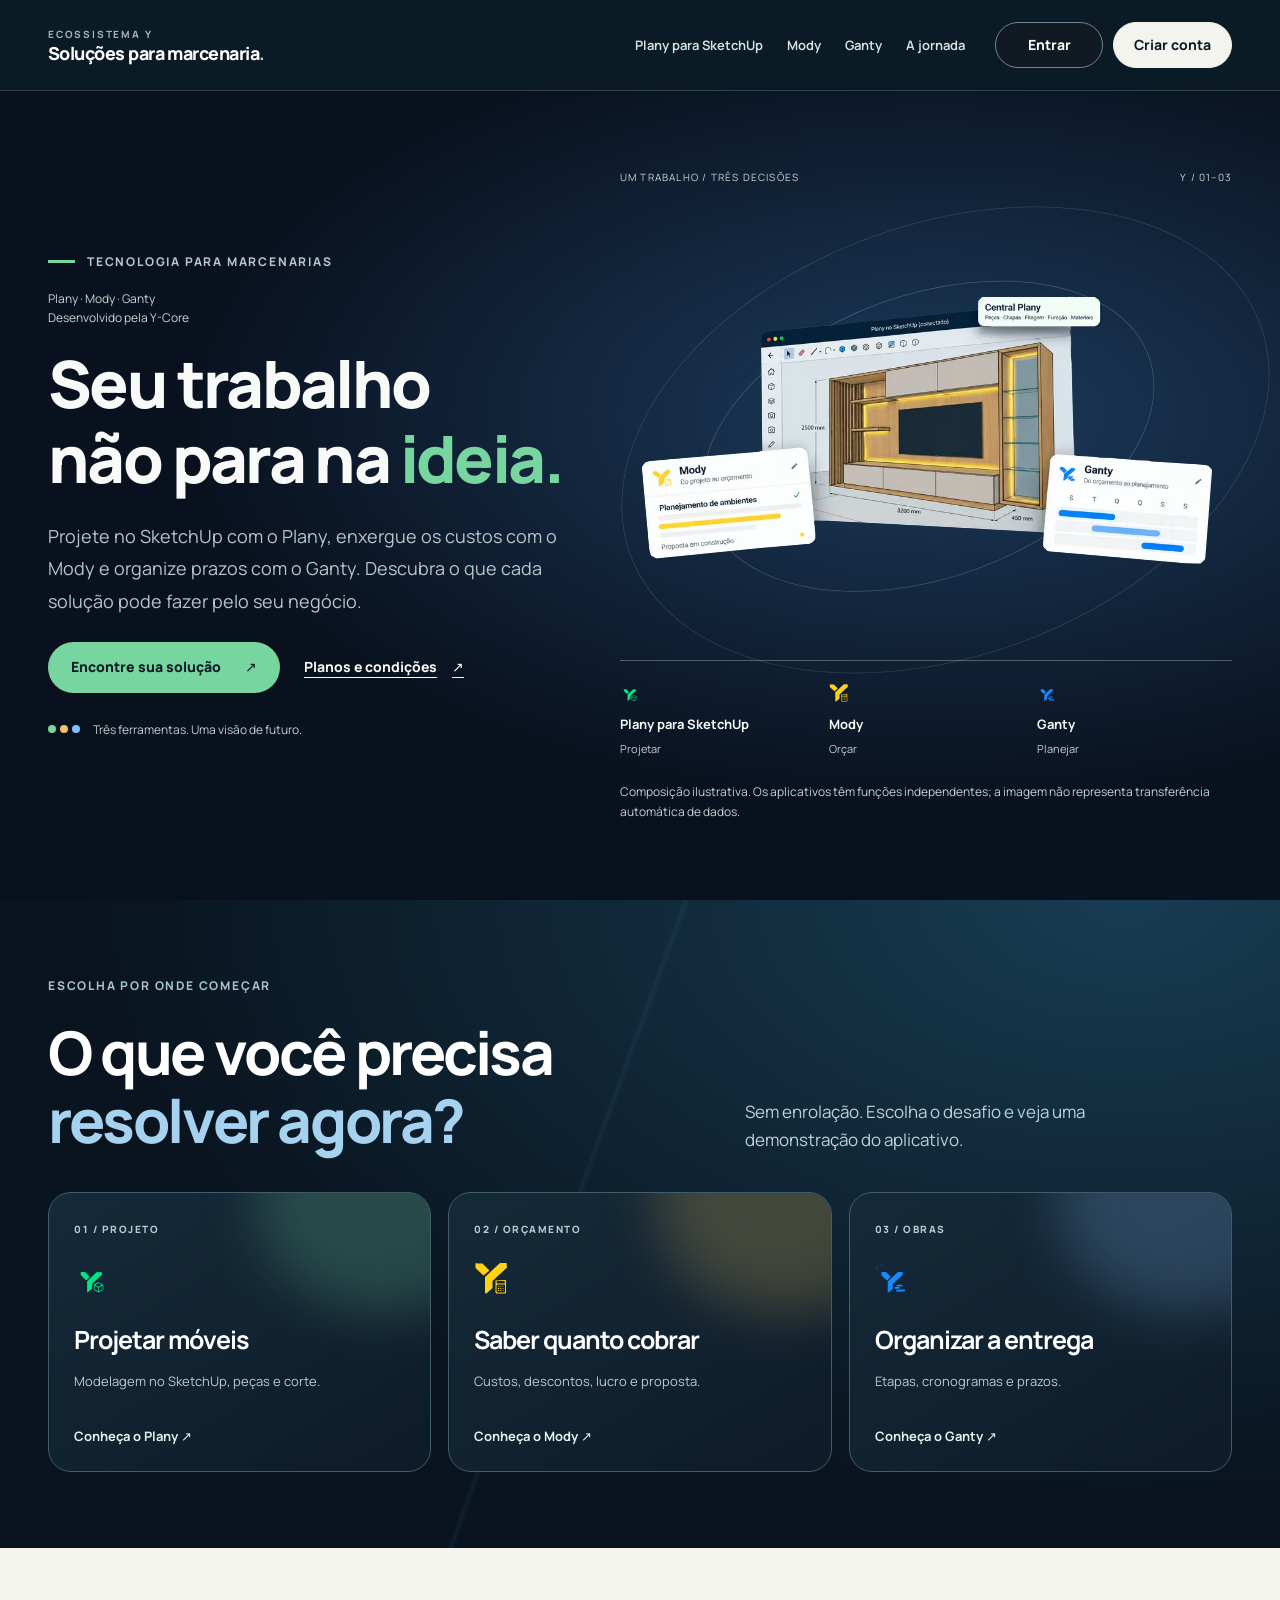
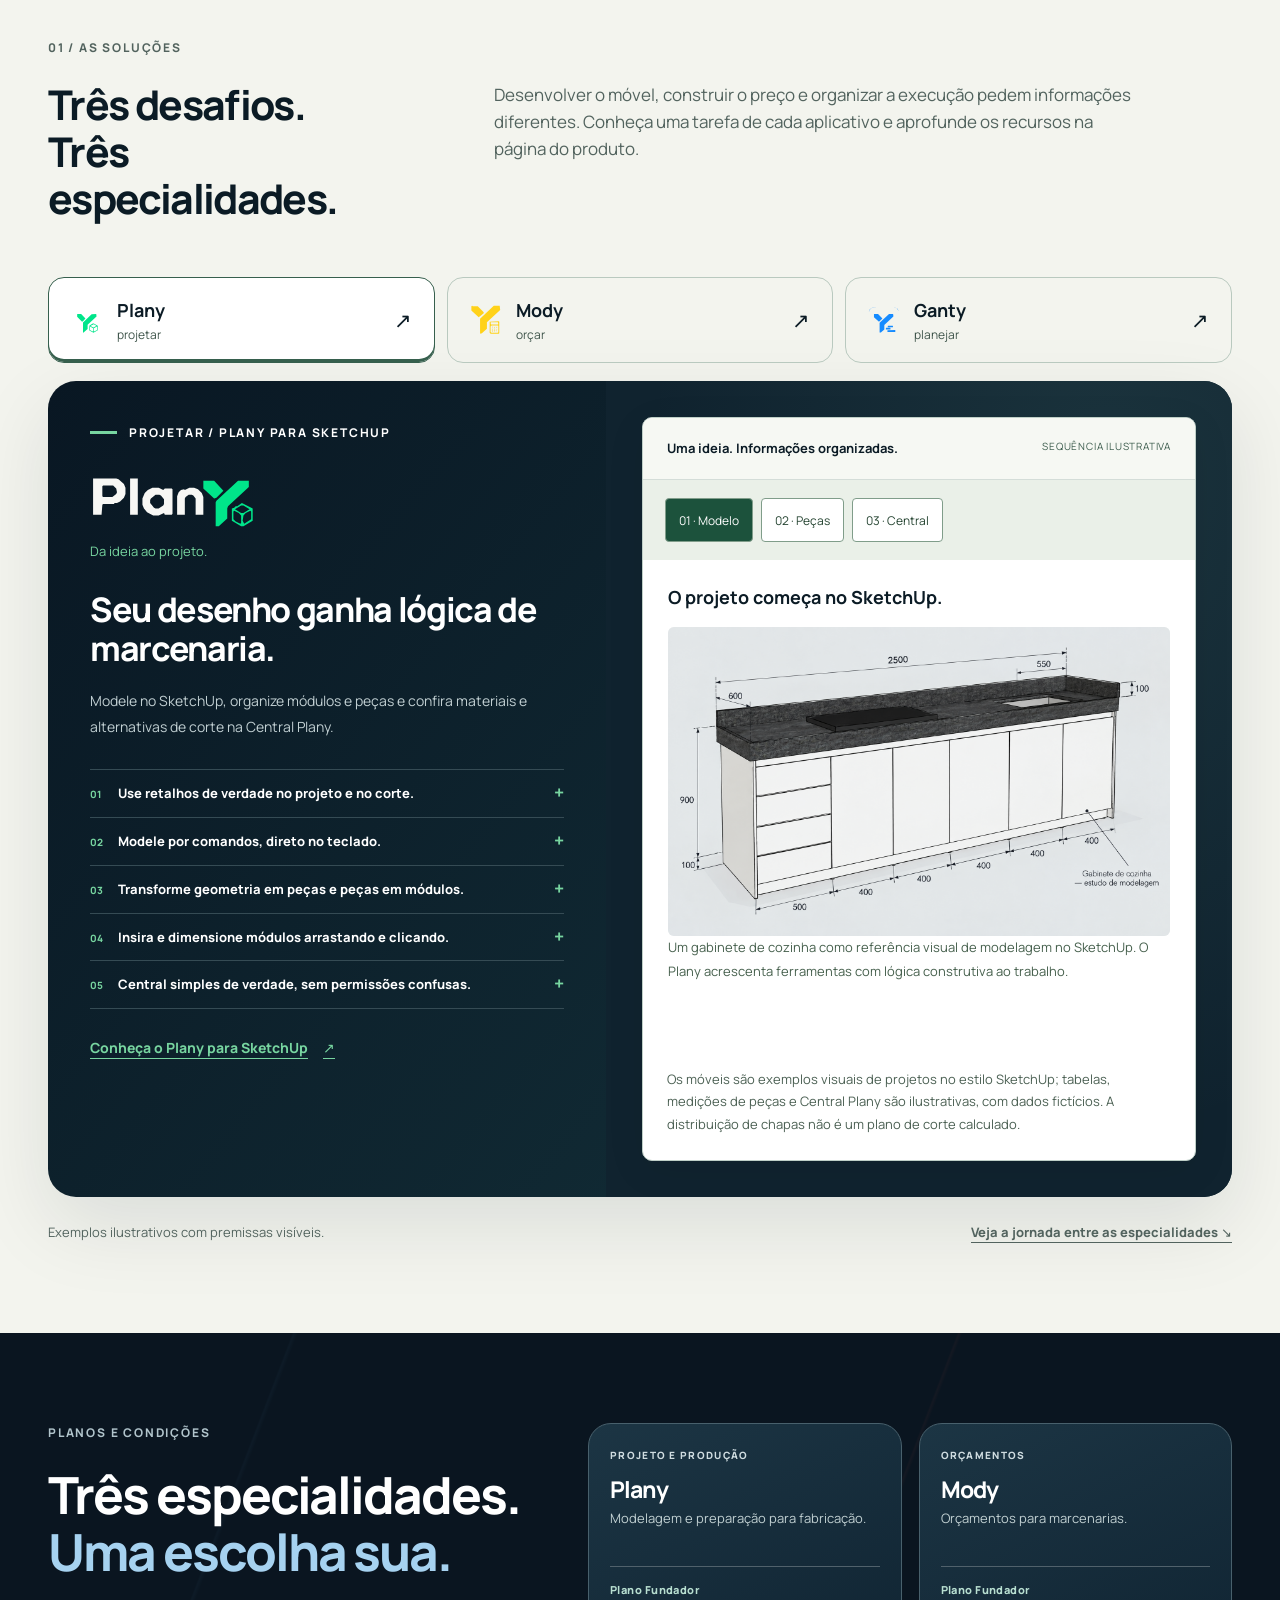
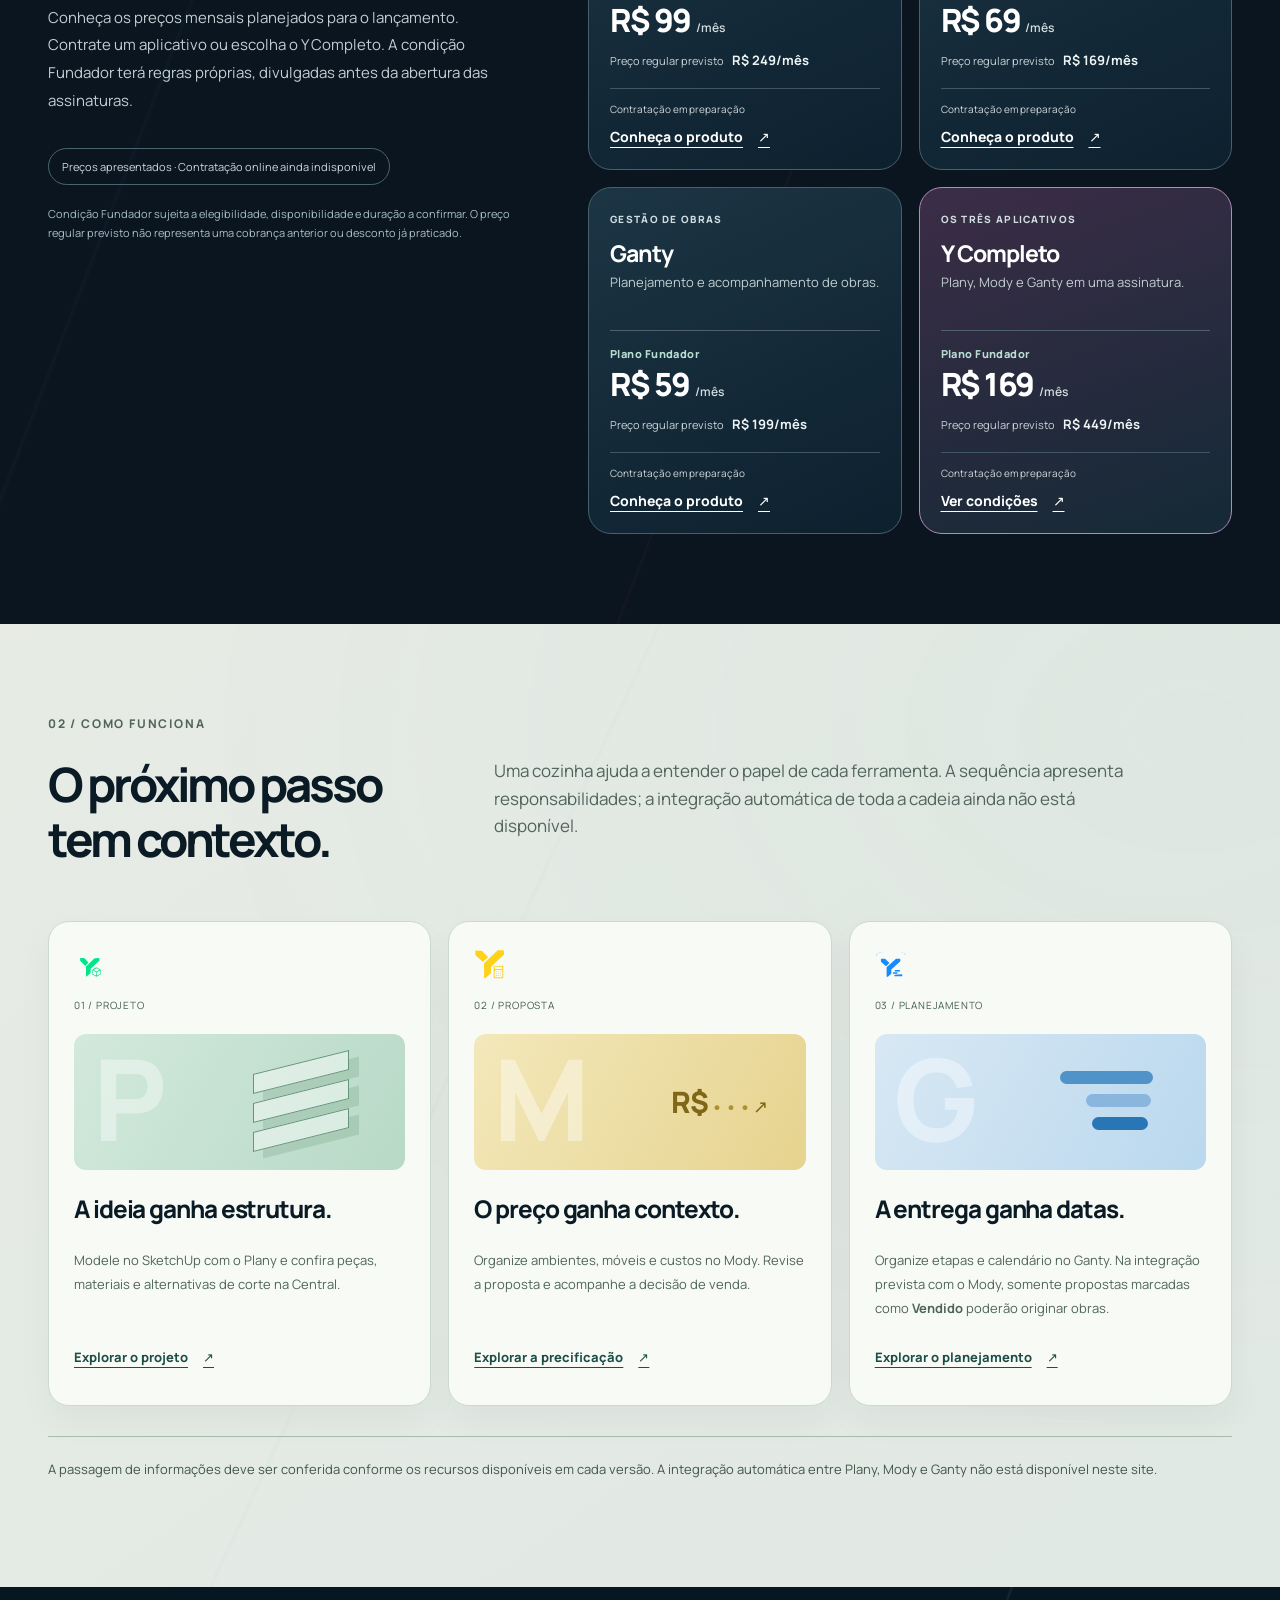
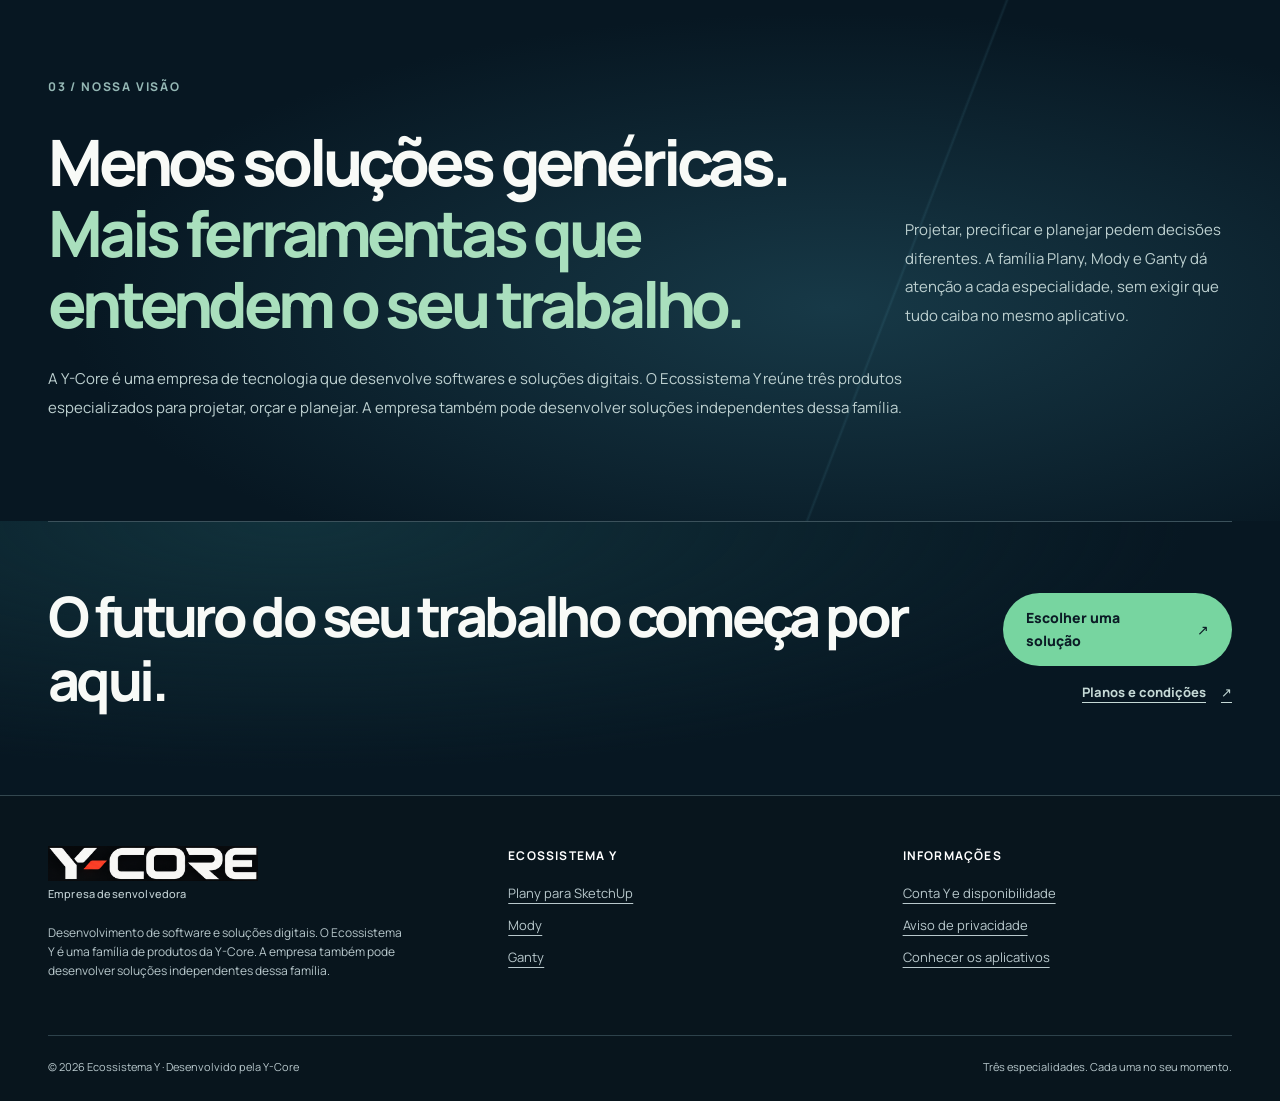
==== commit 5cc6e42c: "site(review): atualizar auditoria integral e percursos acessiveis" ====
--- a/index.html
+++ b/index.html
@@ -1,6 +1,6 @@
 <!doctype html>
-<html lang="pt-BR"><head><meta charset="utf-8"><meta name="viewport" content="width=device-width,initial-scale=1"><meta name="robots" content="noindex,nofollow"><meta name="referrer" content="strict-origin-when-cross-origin"><meta http-equiv="Content-Security-Policy" content="default-src 'self'; script-src 'self'; style-src 'self'; font-src 'self'; img-src 'self' data:; connect-src 'self'; object-src 'none'; base-uri 'none'; form-action 'none'"><meta name="theme-color" content="#0b1b25"><meta name="description" content="Projetos de marcenaria no SketchUp, orçamentos e planejamento de obras. Conheça as três especialidades do Ecossistema Y."><meta property="og:type" content="website"><meta property="og:title" content="Soluções para marcenaria | Plany, Mody e Ganty"><meta property="og:description" content="Projetos de marcenaria no SketchUp, orçamentos e planejamento de obras. Conheça as três especialidades do Ecossistema Y."><meta property="og:image" content="./assets/social-preview.svg"><title>Soluções para marcenaria | Plany, Mody e Ganty</title><link rel="icon" href="./assets/ycore-reference-frame.svg" type="image/svg+xml"><link rel="preload" href="./assets/manrope-latin.woff2" as="font" type="font/woff2" crossorigin><link rel="stylesheet" href="./site.css?v=precos-20261029"><link rel="stylesheet" href="./brand-identity.css?v=bc533b806fcccabdccae3879411d239c145e0cdb"><script type="module" src="./main.js?v=bc533b806fcccabdccae3879411d239c145e0cdb"></script></head><body class=""><a class="skip-link" href="#conteudo">Ir para o conteúdo</a><header class="site-header" id="topo"><div class="shell header-inner"><a class="brand ecosystem-brand" href="./index.html?v=bc533b806fcccabdccae3879411d239c145e0cdb" aria-label="Soluções para marcenaria, Ecossistema Y, início"><span class="ecosystem-brand-label">ECOSSISTEMA Y</span><strong>Soluções para marcenaria<span aria-hidden="true">.</span></strong></a><button class="nav-toggle" id="nav-toggle" type="button" aria-expanded="false" aria-controls="primary-nav" hidden>Menu</button><nav class="main-nav" id="primary-nav" aria-label="Navegação principal"><a href="./plany.html?v=bc533b806fcccabdccae3879411d239c145e0cdb">Plany para SketchUp</a><a href="./mody.html?v=bc533b806fcccabdccae3879411d239c145e0cdb">Mody</a><a href="./ganty.html?v=bc533b806fcccabdccae3879411d239c145e0cdb">Ganty</a><a href="./index.html?v=bc533b806fcccabdccae3879411d239c145e0cdb#fluxo">A jornada</a></nav><div class="account-actions" role="group" aria-label="Acesso à Conta Y"><a class="account-button auth-enter" href="./conta-y.html?v=bc533b806fcccabdccae3879411d239c145e0cdb#entrar">Entrar</a><a class="account-button auth-create" href="./conta-y.html?v=bc533b806fcccabdccae3879411d239c145e0cdb#criar-conta">Criar conta</a></div></div></header><noscript><div class="noscript-note"><p class="shell">Você pode conhecer todos os produtos e navegar pelas páginas. As simulações interativas precisam de JavaScript; seus exemplos iniciais continuam visíveis.</p></div></noscript><main id="conteudo">
-<section class="hero dark heritage-home"><div class="shell hero-grid"><div><div class="eyebrow">TECNOLOGIA PARA MARCENARIAS</div><p class="hero-authorship">Plany · Mody · Ganty</p><h1>Seu trabalho<br>não para na <em>ideia.</em></h1><p class="lede">Projete no SketchUp com o Plany, enxergue os custos com o Mody e organize prazos com o Ganty. Descubra o que cada solução pode fazer pelo seu negócio.</p><div class="actions"><a class="button" href="#escolha">Encontre sua solução<span aria-hidden="true">↗</span></a><a class="text-link" href="#ofertas">Planos e condições<span aria-hidden="true">↗</span></a></div><div class="hero-foot"><span class="product-dots" aria-hidden="true"><i></i><i></i><i></i></span><span>Três ferramentas. Uma visão de futuro.</span></div></div><div class="hero-art"><div class="art-overline"><span>UM TRABALHO / TRÊS DECISÕES</span><span>Y / 01–03</span></div><div class="heritage-wrap"><a class="approved-hero-art" href="./assets/hero-referencia-aprovada.avif" target="_blank" rel="noopener noreferrer" aria-label="Ampliar a composição visual aprovada de Plany, Mody e Ganty"><img src="./assets/hero-referencia-aprovada.avif" width="1000" height="481" alt="A apresentação aprovada: painel de TV modelado no estilo SketchUp com LEDs geométricos amarelos, janela Plany ao centro, cartão Mody à esquerda, Ganty à direita e Central Plany acima." decoding="async" fetchpriority="high"></a><div class="heritage-scene" aria-hidden="true"><div class="art-halo" aria-hidden="true"></div>
+<html lang="pt-BR"><head><meta charset="utf-8"><meta name="viewport" content="width=device-width,initial-scale=1"><meta name="robots" content="noindex,nofollow"><meta name="referrer" content="strict-origin-when-cross-origin"><meta http-equiv="Content-Security-Policy" content="default-src 'self'; script-src 'self'; style-src 'self'; font-src 'self'; img-src 'self' data:; connect-src 'self'; object-src 'none'; base-uri 'none'; form-action 'none'"><meta name="theme-color" content="#0b1b25"><meta name="description" content="Projetos de marcenaria no SketchUp, orçamentos e planejamento de obras. Conheça as três especialidades do Ecossistema Y."><meta property="og:type" content="website"><meta property="og:title" content="Soluções para marcenaria | Plany, Mody e Ganty"><meta property="og:description" content="Projetos de marcenaria no SketchUp, orçamentos e planejamento de obras. Conheça as três especialidades do Ecossistema Y."><meta property="og:image" content="./assets/social-preview.svg"><title>Soluções para marcenaria | Plany, Mody e Ganty</title><link rel="icon" href="./assets/ycore-reference-frame.svg" type="image/svg+xml"><link rel="preload" href="./assets/manrope-latin.woff2" as="font" type="font/woff2" crossorigin><link rel="stylesheet" href="./site.css?v=16e6652c92d5fa05c714def7d5d0f73278cf683a"><link rel="stylesheet" href="./brand-identity.css?v=16e6652c92d5fa05c714def7d5d0f73278cf683a"><script type="module" src="./main.js?v=16e6652c92d5fa05c714def7d5d0f73278cf683a"></script></head><body class=""><a class="skip-link" href="#conteudo">Ir para o conteúdo</a><header class="site-header" id="topo"><div class="shell header-inner"><a class="brand ecosystem-brand" href="./index.html?v=16e6652c92d5fa05c714def7d5d0f73278cf683a" aria-label="Soluções para marcenaria, Ecossistema Y, início"><span class="ecosystem-brand-label">ECOSSISTEMA Y</span><strong>Soluções para marcenaria<span aria-hidden="true">.</span></strong></a><button class="nav-toggle" id="nav-toggle" type="button" aria-expanded="false" aria-controls="primary-nav" hidden>Menu</button><nav class="main-nav" id="primary-nav" aria-label="Navegação principal"><a href="./plany.html?v=16e6652c92d5fa05c714def7d5d0f73278cf683a">Plany para SketchUp</a><a href="./mody.html?v=16e6652c92d5fa05c714def7d5d0f73278cf683a">Mody</a><a href="./ganty.html?v=16e6652c92d5fa05c714def7d5d0f73278cf683a">Ganty</a><a href="./index.html?v=16e6652c92d5fa05c714def7d5d0f73278cf683a#fluxo">A jornada</a></nav><div class="account-actions" role="group" aria-label="Acesso à Conta Y"><a class="account-button auth-enter" href="./conta-y.html?v=16e6652c92d5fa05c714def7d5d0f73278cf683a#entrar">Entrar</a><a class="account-button auth-create" href="./conta-y.html?v=16e6652c92d5fa05c714def7d5d0f73278cf683a#criar-conta">Criar conta</a></div></div></header><noscript><div class="noscript-note"><p class="shell">Você pode conhecer todos os produtos e navegar pelas páginas. As simulações interativas precisam de JavaScript; seus exemplos iniciais continuam visíveis.</p></div></noscript><main id="conteudo">
+<section class="hero dark heritage-home"><div class="shell hero-grid"><div><div class="eyebrow">TECNOLOGIA PARA MARCENARIAS</div><p class="hero-authorship">Plany · Mody · Ganty<span class="hero-developer">Desenvolvido pela Y-Core</span></p><h1>Seu trabalho<br>não para na <em>ideia.</em></h1><p class="lede">Projete no SketchUp com o Plany, enxergue os custos com o Mody e organize prazos com o Ganty. Descubra o que cada solução pode fazer pelo seu negócio.</p><div class="actions"><a class="button" href="#escolha">Encontre sua solução<span aria-hidden="true">↗</span></a><a class="text-link" href="#ofertas">Planos e condições<span aria-hidden="true">↗</span></a></div><div class="hero-foot"><span class="product-dots" aria-hidden="true"><i></i><i></i><i></i></span><span>Três ferramentas. Uma visão de futuro.</span></div></div><div class="hero-art"><div class="art-overline"><span>UM TRABALHO / TRÊS DECISÕES</span><span>Y / 01–03</span></div><div class="heritage-wrap"><a class="approved-hero-art" href="./assets/hero-referencia-aprovada.avif" target="_blank" rel="noopener noreferrer" aria-label="Ampliar a composição visual aprovada de Plany, Mody e Ganty"><img src="./assets/hero-referencia-aprovada.avif" width="1000" height="481" alt="A apresentação aprovada: painel de TV modelado no estilo SketchUp com LEDs geométricos amarelos, janela Plany ao centro, cartão Mody à esquerda, Ganty à direita e Central Plany acima." decoding="async" fetchpriority="high"></a><div class="heritage-scene" aria-hidden="true"><div class="art-halo" aria-hidden="true"></div>
           <div class="art-orbit art-orbit-one" aria-hidden="true"></div>
           <div class="art-orbit art-orbit-two" aria-hidden="true"></div>
           <div class="art-grid" aria-hidden="true"></div>
@@ -27,7 +27,7 @@
           </div>
           <div class="art-caption">Composição ilustrativa — não representa telas reais</div><div class="heritage-central"><b>Central Plany</b><span>Peças · Chapas · Resultado · Materiais</span></div></div></div><div class="decision-strip"><div><img class="" src="./assets/plany-symbol.svg" alt="" width="40" height="40"><strong>Plany para SketchUp</strong><span>Projetar</span></div><div><img class="" src="./assets/mody-symbol.svg" alt="" width="40" height="40"><strong>Mody</strong><span>Orçar</span></div><div><img class="" src="./assets/ganty-symbol.svg" alt="" width="40" height="40"><strong>Ganty</strong><span>Planejar</span></div></div><p class="art-note">Composição ilustrativa. Os aplicativos têm funções independentes; a imagem não representa transferência automática de dados.</p></div></div></section>
 <section class="quick-choice" id="escolha" aria-labelledby="choice-title"><div class="shell"><div class="quick-choice-head"><span class="section-index">ESCOLHA POR ONDE COMEÇAR</span><h2 id="choice-title">O que você precisa<br><em>resolver agora?</em></h2><p>Sem enrolação. Escolha o desafio e veja uma demonstração do aplicativo.</p></div><div class="choice-grid"><a class="choice-item" data-product="plany" href="#plany"><span class="choice-number">01 / PROJETO</span><img class="" src="./assets/plany-symbol.svg" alt="" width="40" height="40"><strong>Projetar móveis</strong><span>Modelagem no SketchUp, peças e corte.</span><b>Conheça o Plany ↗</b></a><a class="choice-item" data-product="mody" href="#mody"><span class="choice-number">02 / ORÇAMENTO</span><img class="" src="./assets/mody-symbol.svg" alt="" width="40" height="40"><strong>Saber quanto cobrar</strong><span>Custos, descontos, lucro e proposta.</span><b>Conheça o Mody ↗</b></a><a class="choice-item" data-product="ganty" href="#ganty"><span class="choice-number">03 / OBRAS</span><img class="" src="./assets/ganty-symbol.svg" alt="" width="40" height="40"><strong>Organizar a entrega</strong><span>Etapas, cronogramas e prazos.</span><b>Conheça o Ganty ↗</b></a></div></div></section>
-<section class="section" id="solucoes"><div class="shell"><span class="section-index">01 / AS SOLUÇÕES</span><div class="intro-line"><h2>Três desafios.<br>Três especialidades.</h2><p>Desenvolver o móvel, construir o preço e organizar a execução pedem informações diferentes. Conheça uma tarefa de cada aplicativo e aprofunde os recursos na página do produto.</p></div><div class="product-tabs" data-product-tabs aria-label="Escolha um aplicativo" hidden><button class="product-tab" data-product="plany" id="tab-plany" type="button"><img class="" src="./assets/plany-symbol.svg" alt="" width="40" height="40"><span><strong>Plany</strong><small>projetar</small></span><span class="tab-arrow" aria-hidden="true">↗</span></button><button class="product-tab" data-product="mody" id="tab-mody" type="button"><img class="" src="./assets/mody-symbol.svg" alt="" width="40" height="40"><span><strong>Mody</strong><small>orçar</small></span><span class="tab-arrow" aria-hidden="true">↗</span></button><button class="product-tab" data-product="ganty" id="tab-ganty" type="button"><img class="" src="./assets/ganty-symbol.svg" alt="" width="40" height="40"><span><strong>Ganty</strong><small>planejar</small></span><span class="tab-arrow" aria-hidden="true">↗</span></button></div><article class="product-panel" data-product="plany" id="plany" aria-labelledby="plany-title"><div class="product-copy"><div class="eyebrow">Projetar / Plany para SketchUp</div><img class="product-logo" src="./assets/plany-logo.svg" alt="Plany para SketchUp" width="180" height="65"><p class="signature">Da ideia ao projeto.</p><h3 id="plany-title">Seu desenho ganha lógica de marcenaria.</h3><p>Modele no SketchUp, organize módulos e peças e confira materiais e alternativas de corte na Central Plany.</p><div class="feature-list"><details><summary data-number="01">Use retalhos de verdade no projeto e no corte.</summary><p>Considere retalhos físicos compatíveis com o material e o plano. O reaproveitamento depende das dimensões, orientação e regras de corte; não significa baixa automática de um estoque global.</p><p>Um retalho elegível pode entrar entre as opções de chapa do plano.</p></details><details><summary data-number="02">Modele por comandos, direto no teclado.</summary><p>O Modo Comandos oferece operações de modelagem com sugestões, destino e parâmetros. A confirmação e as medidas fazem parte do fluxo dentro do SketchUp.</p><p>Crie uma caixaria informando a operação e suas dimensões.</p></details><details><summary data-number="03">Transforme geometria em peças e peças em módulos.</summary><p>Organize geometria elegível com identificação construtiva. A forma e as propriedades precisam atender aos requisitos da operação.</p><p>Reúna peças identificadas em um módulo do projeto.</p></details><details><summary data-number="04">Insira e dimensione módulos arrastando e clicando.</summary><p>Posicione módulos diretamente no modelo e ajuste suas dimensões com as ferramentas de inserção.</p><p>Defina um ponto de inserção e dimensione a composição.</p></details><details><summary data-number="05">Central simples de verdade, sem permissões confusas.</summary><p>Confira Peças, Chapas, Resultado e Materiais em uma Central dedicada. Depois de alterar o modelo, atualize o levantamento para trabalhar com as informações atuais.</p><p>Compare o levantamento com a alternativa de corte escolhida.</p></details></div><a class="text-link" href="./plany.html?v=bc533b806fcccabdccae3879411d239c145e0cdb">Conheça o Plany para SketchUp<span aria-hidden="true">↗</span></a></div><div class="product-demonstration"><section class="demo plany-demo" data-plany aria-label="Sequência ilustrativa do modelo à Central"><div class="demo-heading"><strong>Uma ideia. Informações organizadas.</strong><span class="demo-badge">Sequência ilustrativa</span></div><div class="step-nav" aria-label="Etapas do exemplo" data-steps hidden><button type="button" data-step="0" aria-pressed="true" aria-controls="home-plany-step-0">01 · Modelo</button><button type="button" data-step="1" aria-pressed="false" aria-controls="home-plany-step-1">02 · Peças</button><button type="button" data-step="2" aria-pressed="false" aria-controls="home-plany-step-2">03 · Central</button></div><div class="step-content" id="home-plany-step-0" data-step-panel="0"><h4>O projeto começa no SketchUp.</h4><img class="concept-cabinet project-sketchup-image" src="./assets/gabinete-cozinha-cotas.png" alt="Estudo de modelagem de um gabinete de cozinha com gavetas, portas, bancada e cotas" width="1598" height="984"><p>Um gabinete de cozinha como referência visual de modelagem no SketchUp. O Plany acrescenta ferramentas com lógica construtiva ao trabalho.</p></div><div class="step-content" id="home-plany-step-1" data-step-panel="1"><h4>Geometria identificada como peças.</h4><figure class="project-technical-example"><img src="./assets/expositor-tecnico-sketchup.svg" alt="Expositor técnico com prateleiras, base com portas e cotas em milímetros" width="900" height="500"><figcaption>Outro projeto de referência. As medidas da tabela abaixo são fictícias e não foram extraídas deste desenho.</figcaption></figure><table class="piece-table"><caption class="fine">Dados fictícios · exemplo de organização</caption><thead><tr><th scope="col">Peça</th><th scope="col">Medidas (mm)</th><th scope="col">Material</th><th scope="col">Qtd.</th></tr></thead><tbody><tr><td>Lateral</td><td>720 × 560</td><td>MDF 18 mm</td><td>2</td></tr><tr><td>Base</td><td>764 × 560</td><td>MDF 18 mm</td><td>1</td></tr><tr><td>Prateleira</td><td>764 × 530</td><td>MDF 18 mm</td><td>1</td></tr><tr><td>Porta</td><td>716 × 397</td><td>MDF 18 mm</td><td>2</td></tr></tbody></table><p>Identificação, dimensões e material ajudam a conferir o levantamento. A geometria precisa atender aos requisitos técnicos da operação.</p></div><div class="step-content" id="home-plany-step-2" data-step-panel="2"><h4>Conferência na Central Plany.</h4><div class="central-tabs"><span>Peças</span><span>Chapas</span><span>Resultado</span><span>Materiais</span></div><div class="cut-plan" aria-hidden="true"><span>Lateral</span><span>Lateral</span><span>Base</span><span>Retalho</span></div><p>Compare peças, chapas e uma alternativa de corte. Retalhos precisam ser físicos, elegíveis e compatíveis. Depois de mudar o modelo, atualize o levantamento.</p></div><div class="demo-body"><p class="demo-static-note">Os móveis são exemplos visuais de projetos no estilo SketchUp; tabelas, medições de peças e Central Plany são ilustrativas, com dados fictícios. A distribuição de chapas não é um plano de corte calculado.</p></div></section></div></article><article class="product-panel" data-product="mody" id="mody" aria-labelledby="mody-title"><div class="product-copy"><div class="eyebrow">Orçar / Mody</div><img class="product-logo" src="./assets/mody-logo.svg" alt="Mody" width="180" height="65"><p class="signature">Do projeto ao orçamento.</p><h3 id="mody-title">O cliente vê o preço. Você precisa enxergar o lucro.</h3><p>Entenda seus custos antes de definir o preço. Estruture o orçamento por ambientes, móveis e módulos e construa uma proposta com os números à vista.</p><div class="feature-list"><details><summary data-number="01">Orce por ambientes, móveis e módulos.</summary><p>Organize o orçamento a partir dos ambientes e do que será produzido, mantendo uma composição que você consegue revisar.</p><p>Cozinha → armário inferior → módulos e configurações.</p></details><details><summary data-number="02">Enxergue materiais e ferragens.</summary><p>Consulte quantitativos estimados e os itens comerciais que compõem o orçamento. Compatibilidade técnica e escolha comercial são responsabilidades distintas.</p><p>Confira chapas, fitas e ferragens antes de concluir a proposta.</p></details><details><summary data-number="03">Precificação simples ou avançada.</summary><p>O modo simples reúne os custos principais. O avançado permite detalhar mão de obra, reserva técnica, comissão, impostos e outros ajustes conforme a configuração.</p><p>Compare os custos de produção, montagem e instalação.</p></details><details><summary data-number="04">Saiba o efeito real de cada desconto.</summary><p>Diferencie lucro configurado sobre o custo, lucro em reais e margem sobre a venda. A proteção do lucro altera o preço anterior ao desconto para preservar o resultado planejado.</p><p>No exemplo abaixo, compare o mesmo desconto com e sem proteção.</p></details><details><summary data-number="05">Reaproveite seus padrões.</summary><p>Use configurações e presets como ponto de partida, conferindo sua adequação ao novo orçamento e à tabela de preços utilizada.</p><p>Reutilize uma configuração e revise materiais e preços antes de vender.</p></details></div><a class="text-link" href="./mody.html?v=bc533b806fcccabdccae3879411d239c145e0cdb">Conheça o Mody<span aria-hidden="true">↗</span></a></div><div class="product-demonstration"><section class="demo pricing-demo" data-pricing aria-label="Simulação ilustrativa de preço e desconto"><div class="demo-heading"><strong>O preço tem uma estrutura.</strong><span class="demo-badge">Exemplo interativo</span></div><div class="demo-body"><ul class="cost-breakdown" aria-label="Composição do custo"><li><span>Materiais</span><strong>R$ 6.000</strong></li><li><span>Mão de obra</span><strong>R$ 3.000</strong></li><li><span>Custos indiretos</span><strong>R$ 700</strong></li><li><span>Frete</span><strong>R$ 300</strong></li></ul><fieldset class="demo-controls" data-js-controls disabled><legend class="fine">Explore o efeito do desconto</legend><dl class="metrics pricing-outcome"><div class="metric highlight" data-metric="profit"><dt>Lucro em reais</dt><dd data-price="profit">R$ 5.200,00</dd></div><div class="metric highlight" data-metric="margin"><dt>Margem sobre a venda</dt><dd data-price="margin">34,2%</dd></div></dl><label class="range-label" for="home-mody-discount">Desconto comercial <output data-discount-label for="home-mody-discount">5%</output></label><input id="home-mody-discount" data-discount type="range" min="0" max="50" step="0.5" value="5" aria-describedby="home-mody-premises"><div class="range-limits"><span>0%</span><span>50%</span></div><label class="check-label"><input data-protect type="checkbox"><span>Proteger o lucro planejado<br>O preço anterior ao desconto é ajustado.</span></label></fieldset><dl class="metrics pricing-details"><div class="metric " data-metric="cost"><dt>Custo de produção</dt><dd data-price="cost">R$ 10.000,00</dd></div><div class="metric " data-metric="before"><dt>Preço antes do desconto</dt><dd data-price="before">R$ 16.000,00</dd></div><div class="metric " data-metric="discount"><dt>Desconto aplicado</dt><dd data-price="discount">5%</dd></div><div class="metric " data-metric="sale"><dt>Preço final</dt><dd data-price="sale">R$ 15.200,00</dd></div></dl><p class="demo-result" role="status" aria-live="polite" aria-atomic="true" data-pricing-result>Com 5% de desconto, o lucro é R$ 5.200,00 e a margem é 34,2%.</p><p class="demo-static-note" id="home-mody-premises">Lucro planejado: <strong>60% sobre o custo</strong>. É diferente da margem, calculada sobre o preço final. Dados fictícios; exemplo com itens precificados por custo, sem impostos, comissão, reserva ou itens de valor direto.</p><p class="demo-static-note" data-js-note>Exemplo inicial: 5% de desconto, sem proteção do lucro. Ative JavaScript para alterar os controles.</p></div></section></div></article><article class="product-panel" data-product="ganty" id="ganty" aria-labelledby="ganty-title"><div class="product-copy"><div class="eyebrow">Planejar / Ganty</div><img class="product-logo" src="./assets/ganty-logo.svg" alt="Ganty" width="180" height="65"><p class="signature">Do orçamento ao planejamento.</p><h3 id="ganty-title">A obra muda. Seu planejamento acompanha.</h3><p>Organize etapas, acompanhe datas e veja como o calendário de trabalho muda o planejamento de uma obra.</p><div class="feature-list"><details><summary data-number="01">Ajuste datas diretamente no Gantt.</summary><p>Reorganize períodos e durações. No exemplo sequencial, a alteração de uma etapa desloca as seguintes, respeitando os dias de trabalho.</p><p>Aumente a duração do corte e acompanhe a nova data de instalação.</p></details><details><summary data-number="02">Veja atrasos antes que virem surpresas.</summary><p>Acompanhe situações pendentes, datas e confirmação de conclusão. O acompanhamento depende das informações e confirmações registradas.</p><p>Identifique uma etapa em aberto e revise sua situação.</p></details><details><summary data-number="03">Configure seu calendário de trabalho.</summary><p>Considere sábados, domingos e feriados na organização dos períodos de trabalho.</p><p>Compare a previsão com sábado habilitado e com um feriado de exemplo.</p></details><details><summary data-number="04">Controle entradas e saídas por obra.</summary><p>Registre movimentações e consulte a visão financeira por obra e o fluxo de caixa consolidado.</p><p>Acompanhe recebido, gasto e disponível; não há promessa de conciliação bancária.</p></details><details><summary data-number="05">Planejamento compartilhado.</summary><p>Trabalhe com dados compartilhados entre usuários autorizados, respeitando as condições de conexão e sincronização.</p><p>Acompanhe o mesmo planejamento com as pessoas que têm acesso.</p></details></div><a class="text-link" href="./ganty.html?v=bc533b806fcccabdccae3879411d239c145e0cdb">Conheça o Ganty<span aria-hidden="true">↗</span></a></div><div class="product-demonstration"><section class="demo schedule-demo" data-schedule aria-label="Simulação ilustrativa de planejamento"><div class="demo-heading"><strong>Uma alteração muda a sequência.</strong><span class="demo-badge">Exemplo interativo</span></div><div class="demo-body"><fieldset class="schedule-controls" data-js-controls disabled><legend class="fine">Obra de exemplo · início em 09/11/2026</legend><label class="range-label" for="home-ganty-cut">Duração do corte <output data-cut-label for="home-ganty-cut">3 dias úteis</output></label><input id="home-ganty-cut" data-cut type="range" min="1" max="6" value="3" step="1"><label class="check-label"><input data-saturday type="checkbox"><span>Trabalhar aos sábados</span></label><label class="check-label"><input data-holiday type="checkbox" checked><span>Considerar feriado de exemplo em 11/11</span></label></fieldset><div class="schedule-results" data-schedule-results><div class="schedule-item"><strong>Projeto · 2 dias úteis</strong><span>09/11 a 10/11</span></div><div class="schedule-item"><strong>Corte · 3 dias úteis</strong><span>12/11 a 16/11</span></div><div class="schedule-item"><strong>Montagem · 2 dias úteis</strong><span>17/11 a 18/11</span></div><div class="schedule-item"><strong>Instalação · 1 dia útil</strong><span>19/11 a 19/11</span></div></div><div class="schedule-chart" data-schedule-chart aria-hidden="true"></div><p class="schedule-summary" role="status" aria-live="polite" aria-atomic="true" data-schedule-summary>Instalação prevista para 19/11/2026.</p><p class="demo-static-note">Ilustração de uma sequência sem folgas, respeitando os dias de trabalho. O feriado é fictício. O exemplo não é uma captura do Ganty nem representa todas as regras de reorganização do aplicativo.</p><p class="demo-static-note" data-js-note>As datas iniciais estão visíveis. Ative JavaScript para mudar duração e calendário.</p></div></section></div></article><div class="after-solutions"><span>Exemplos ilustrativos com premissas visíveis.</span><a href="#fluxo">Veja a jornada entre as especialidades ↘</a></div></div></section>
-<section class="commercial-offers" id="ofertas" aria-labelledby="offers-title"><div class="shell offers-layout"><div class="offers-intro"><span class="section-index">PLANOS E CONDIÇÕES</span><h2 id="offers-title">Três especialidades.<br><em>Uma escolha sua.</em></h2><p>Conheça os preços mensais planejados para o lançamento. Contrate um aplicativo ou escolha o Y Completo. A condição Fundador terá regras próprias, divulgadas antes da abertura das assinaturas.</p><span class="offers-status">Preços apresentados · Contratação online ainda indisponível</span><p class="offers-disclaimer">Condição Fundador sujeita a elegibilidade, disponibilidade e duração a confirmar. O preço regular previsto não representa uma cobrança anterior ou desconto já praticado.</p></div><div class="offers-options offers-price-grid" aria-label="Valores mensais dos aplicativos"><article class="offer-option " data-plan="plany"><span class="offer-eyebrow">PROJETO E PRODUÇÃO</span><h3>Plany</h3><p>Modelagem e preparação para fabricação.</p><div class="offer-rate"><span>Plano Fundador</span><strong>R$ 99<small>/mês</small></strong></div><div class="offer-standard"><span>Preço regular previsto</span><strong>R$ 249/mês</strong></div><div class="offer-bottom"><span>Contratação em preparação</span><a class="text-link" href="./plany.html?precos=20261029#planos">Conheça o produto<span aria-hidden="true">↗</span></a></div></article><article class="offer-option " data-plan="mody"><span class="offer-eyebrow">ORÇAMENTOS</span><h3>Mody</h3><p>Orçamentos para marcenarias.</p><div class="offer-rate"><span>Plano Fundador</span><strong>R$ 69<small>/mês</small></strong></div><div class="offer-standard"><span>Preço regular previsto</span><strong>R$ 169/mês</strong></div><div class="offer-bottom"><span>Contratação em preparação</span><a class="text-link" href="./mody.html?precos=20261029#planos">Conheça o produto<span aria-hidden="true">↗</span></a></div></article><article class="offer-option " data-plan="ganty"><span class="offer-eyebrow">GESTÃO DE OBRAS</span><h3>Ganty</h3><p>Planejamento e acompanhamento de obras.</p><div class="offer-rate"><span>Plano Fundador</span><strong>R$ 59<small>/mês</small></strong></div><div class="offer-standard"><span>Preço regular previsto</span><strong>R$ 199/mês</strong></div><div class="offer-bottom"><span>Contratação em preparação</span><a class="text-link" href="./ganty.html?precos=20261029#planos">Conheça o produto<span aria-hidden="true">↗</span></a></div></article><article class="offer-option offer-combo" data-plan="completo"><span class="offer-eyebrow">OS TRÊS APLICATIVOS</span><h3>Y Completo</h3><p>Plany, Mody e Ganty em uma assinatura.</p><div class="offer-rate"><span>Plano Fundador</span><strong>R$ 169<small>/mês</small></strong></div><div class="offer-standard"><span>Preço regular previsto</span><strong>R$ 449/mês</strong></div><div class="offer-bottom"><span>Contratação em preparação</span><a class="text-link" href="./index.html?precos=20261029#ofertas">Ver condições<span aria-hidden="true">↗</span></a></div></article></div></div></section>
-<section class="section journey" id="fluxo"><div class="shell"><span class="section-index">02 / COMO FUNCIONA</span><div class="intro-line"><h2>O próximo passo<br>tem contexto.</h2><p>Uma cozinha ajuda a entender o papel de cada ferramenta. A sequência apresenta responsabilidades; a integração automática de toda a cadeia ainda não está disponível.</p></div><div class="journey-grid"><article class="journey-card"><img class="" src="./assets/plany-symbol.svg" alt="" width="40" height="40"><span class="number">01 / PROJETO</span><div class="journey-illustration one" aria-hidden="true"><span class="journey-letter">P</span><div class="journey-measure"><i></i><i></i><i></i></div></div><h3>A ideia ganha estrutura.</h3><p>Modele no SketchUp com o Plany e confira peças, materiais e alternativas de corte na Central.</p><a class="text-link" href="./plany.html?v=bc533b806fcccabdccae3879411d239c145e0cdb#demonstracao">Explorar o projeto<span aria-hidden="true">↗</span></a></article><article class="journey-card"><img class="" src="./assets/mody-symbol.svg" alt="" width="40" height="40"><span class="number">02 / PROPOSTA</span><div class="journey-illustration two" aria-hidden="true"><span class="journey-letter">M</span><div class="journey-currency">R$ <b>•••</b><i>↗</i></div></div><h3>O preço ganha contexto.</h3><p>Organize ambientes, móveis e custos no Mody. Revise a proposta e acompanhe a decisão de venda.</p><a class="text-link" href="./mody.html?v=bc533b806fcccabdccae3879411d239c145e0cdb#demonstracao">Explorar a precificação<span aria-hidden="true">↗</span></a></article><article class="journey-card"><img class="" src="./assets/ganty-symbol.svg" alt="" width="40" height="40"><span class="number">03 / PLANEJAMENTO</span><div class="journey-illustration three" aria-hidden="true"><span class="journey-letter">G</span><div class="journey-bars"><i></i><i></i><i></i></div></div><h3>A entrega ganha datas.</h3><p>Organize etapas e calendário no Ganty. Na integração prevista com o Mody, somente propostas marcadas como <strong>Vendido</strong> poderão originar obras.</p><a class="text-link" href="./ganty.html?v=bc533b806fcccabdccae3879411d239c145e0cdb#demonstracao">Explorar o planejamento<span aria-hidden="true">↗</span></a></article></div><p class="journey-note">A passagem de informações deve ser conferida conforme os recursos disponíveis em cada versão. A integração automática entre Plany, Mody e Ganty não está disponível neste site.</p></div></section>
-<section class="section dark vision-premium" id="filosofia"><div class="shell vision-line"><div><span class="section-index">03 / NOSSA VISÃO</span><h2>Menos soluções genéricas.<br><em>Mais ferramentas que entendem o seu trabalho.</em></h2></div><p>Projetar, precificar e planejar pedem decisões diferentes. A família Plany, Mody e Ganty dá atenção a cada especialidade, sem exigir que tudo caiba no mesmo aplicativo.</p></div></section><section class="dark final-premium"><div class="shell closing"><h2>O futuro do seu trabalho começa por aqui.</h2><div class="closing-actions"><a class="button" href="./index.html?v=bc533b806fcccabdccae3879411d239c145e0cdb#escolha">Escolher uma solução<span aria-hidden="true">↗</span></a><a class="text-link" href="./index.html?v=bc533b806fcccabdccae3879411d239c145e0cdb#ofertas">Planos e condições<span aria-hidden="true">↗</span></a></div></div></section></main><footer class="site-footer"><div class="shell footer-grid"><div><div class="ycore" aria-label="Y-Core"><span class="brand-identity" data-identity-status="reference-only"><img class="identity-wordmark" src="./assets/ycore-reference-wordmark.svg" alt="Y-Core" width="714" height="120"><small>Empresa desenvolvedora</small></span></div><p>Desenvolvimento de software e soluções digitais. O Ecossistema Y é uma família de produtos da Y-Core. A empresa também pode desenvolver soluções independentes dessa família.</p></div><nav class="footer-links" aria-label="Aplicativos"> <strong>ECOSSISTEMA Y</strong><a href="./plany.html?v=bc533b806fcccabdccae3879411d239c145e0cdb">Plany para SketchUp</a><a href="./mody.html?v=bc533b806fcccabdccae3879411d239c145e0cdb">Mody</a><a href="./ganty.html?v=bc533b806fcccabdccae3879411d239c145e0cdb">Ganty</a></nav><nav class="footer-links" aria-label="Informações"><strong>INFORMAÇÕES</strong><a href="./conta-y.html?v=bc533b806fcccabdccae3879411d239c145e0cdb">Conta Y e disponibilidade</a><a href="./privacidade.html?v=bc533b806fcccabdccae3879411d239c145e0cdb">Aviso de privacidade</a><a href="./index.html?v=bc533b806fcccabdccae3879411d239c145e0cdb#solucoes">Conhecer os aplicativos</a></nav></div><div class="shell footer-bottom"><span>© 2026 Ecossistema Y · Desenvolvido pela Y-Core</span><span>Três especialidades. Cada uma no seu momento.</span></div></footer></body></html>
+<section class="section" id="solucoes"><div class="shell"><span class="section-index">01 / AS SOLUÇÕES</span><div class="intro-line"><h2>Três desafios.<br>Três especialidades.</h2><p>Desenvolver o móvel, construir o preço e organizar a execução pedem informações diferentes. Conheça uma tarefa de cada aplicativo e aprofunde os recursos na página do produto.</p></div><div class="product-tabs" data-product-tabs aria-label="Escolha um aplicativo" hidden><button class="product-tab" data-product="plany" id="tab-plany" type="button"><img class="" src="./assets/plany-symbol.svg" alt="" width="40" height="40"><span><strong>Plany</strong><small>projetar</small></span><span class="tab-arrow" aria-hidden="true">↗</span></button><button class="product-tab" data-product="mody" id="tab-mody" type="button"><img class="" src="./assets/mody-symbol.svg" alt="" width="40" height="40"><span><strong>Mody</strong><small>orçar</small></span><span class="tab-arrow" aria-hidden="true">↗</span></button><button class="product-tab" data-product="ganty" id="tab-ganty" type="button"><img class="" src="./assets/ganty-symbol.svg" alt="" width="40" height="40"><span><strong>Ganty</strong><small>planejar</small></span><span class="tab-arrow" aria-hidden="true">↗</span></button></div><div class="product-panel" data-product="plany" id="plany" aria-labelledby="plany-title"><div class="product-copy"><div class="eyebrow">Projetar / Plany para SketchUp</div><img class="product-logo" src="./assets/plany-logo.svg" alt="Plany para SketchUp" width="180" height="65"><p class="signature">Da ideia ao projeto.</p><h3 id="plany-title">Seu desenho ganha lógica de marcenaria.</h3><p>Modele no SketchUp, organize módulos e peças e confira materiais e alternativas de corte na Central Plany.</p><div class="feature-list"><details><summary data-number="01">Use retalhos de verdade no projeto e no corte.</summary><p>Considere retalhos físicos compatíveis com o material e o plano. O reaproveitamento depende das dimensões, orientação e regras de corte; não significa baixa automática de um estoque global.</p><p>Um retalho elegível pode entrar entre as opções de chapa do plano.</p></details><details><summary data-number="02">Modele por comandos, direto no teclado.</summary><p>O Modo Comandos oferece operações de modelagem com sugestões, destino e parâmetros. A confirmação e as medidas fazem parte do fluxo dentro do SketchUp.</p><p>Crie uma caixaria informando a operação e suas dimensões.</p></details><details><summary data-number="03">Transforme geometria em peças e peças em módulos.</summary><p>Organize geometria elegível com identificação construtiva. A forma e as propriedades precisam atender aos requisitos da operação.</p><p>Reúna peças identificadas em um módulo do projeto.</p></details><details><summary data-number="04">Insira e dimensione módulos arrastando e clicando.</summary><p>Posicione módulos diretamente no modelo e ajuste suas dimensões com as ferramentas de inserção.</p><p>Defina um ponto de inserção e dimensione a composição.</p></details><details><summary data-number="05">Central simples de verdade, sem permissões confusas.</summary><p>Confira Peças, Chapas, Resultado e Materiais em uma Central dedicada. Depois de alterar o modelo, atualize o levantamento para trabalhar com as informações atuais.</p><p>Compare o levantamento com a alternativa de corte escolhida.</p></details></div><a class="text-link" href="./plany.html?v=16e6652c92d5fa05c714def7d5d0f73278cf683a">Conheça o Plany para SketchUp<span aria-hidden="true">↗</span></a></div><div class="product-demonstration"><section class="demo plany-demo" data-plany aria-label="Sequência ilustrativa do modelo à Central"><div class="demo-heading"><strong>Uma ideia. Informações organizadas.</strong><span class="demo-badge">Sequência ilustrativa</span></div><div class="step-nav" role="group" aria-label="Etapas do exemplo" data-steps hidden><button type="button" data-step="0" aria-pressed="true" aria-controls="home-plany-step-0">01 · Modelo</button><button type="button" data-step="1" aria-pressed="false" aria-controls="home-plany-step-1">02 · Peças</button><button type="button" data-step="2" aria-pressed="false" aria-controls="home-plany-step-2">03 · Central</button></div><div class="step-content" id="home-plany-step-0" data-step-panel="0"><h4 class="step-title">O projeto começa no SketchUp.</h4><img class="concept-cabinet project-sketchup-image" src="./assets/gabinete-cozinha-cotas.png" alt="Estudo de modelagem de um gabinete de cozinha com gavetas, portas, bancada e cotas" width="1598" height="984"><p>Um gabinete de cozinha como referência visual de modelagem no SketchUp. O Plany acrescenta ferramentas com lógica construtiva ao trabalho.</p></div><div class="step-content" id="home-plany-step-1" data-step-panel="1"><h4 class="step-title">Geometria identificada como peças.</h4><figure class="project-technical-example"><img src="./assets/expositor-tecnico-sketchup.svg" alt="Expositor técnico com prateleiras, base com portas e cotas em milímetros" width="900" height="500"><figcaption>Outro projeto de referência. As medidas da tabela abaixo são fictícias e não foram extraídas deste desenho.</figcaption></figure><table class="piece-table"><caption class="fine">Dados fictícios · exemplo de organização</caption><thead><tr><th scope="col">Peça</th><th scope="col">Medidas (mm)</th><th scope="col">Material</th><th scope="col">Qtd.</th></tr></thead><tbody><tr><td>Lateral</td><td>720 × 560</td><td>MDF 18 mm</td><td>2</td></tr><tr><td>Base</td><td>764 × 560</td><td>MDF 18 mm</td><td>1</td></tr><tr><td>Prateleira</td><td>764 × 530</td><td>MDF 18 mm</td><td>1</td></tr><tr><td>Porta</td><td>716 × 397</td><td>MDF 18 mm</td><td>2</td></tr></tbody></table><p>Identificação, dimensões e material ajudam a conferir o levantamento. A geometria precisa atender aos requisitos técnicos da operação.</p></div><div class="step-content" id="home-plany-step-2" data-step-panel="2"><h4 class="step-title">Conferência na Central Plany.</h4><div class="central-tabs"><span>Peças</span><span>Chapas</span><span>Resultado</span><span>Materiais</span></div><div class="cut-plan" aria-hidden="true"><span>Lateral</span><span>Lateral</span><span>Base</span><span>Retalho</span></div><p>Compare peças, chapas e uma alternativa de corte. Retalhos precisam ser físicos, elegíveis e compatíveis. Depois de mudar o modelo, atualize o levantamento.</p></div><div class="demo-body"><p class="demo-static-note">Os móveis são exemplos visuais de projetos no estilo SketchUp; tabelas, medições de peças e Central Plany são ilustrativas, com dados fictícios. A distribuição de chapas não é um plano de corte calculado.</p></div></section></div></div><div class="product-panel" data-product="mody" id="mody" aria-labelledby="mody-title"><div class="product-copy"><div class="eyebrow">Orçar / Mody</div><img class="product-logo" src="./assets/mody-logo.svg" alt="Mody" width="180" height="65"><p class="signature">Do projeto ao orçamento.</p><h3 id="mody-title">O cliente vê o preço. Você precisa enxergar o lucro.</h3><p>Entenda seus custos antes de definir o preço. Estruture o orçamento por ambientes, móveis e módulos e construa uma proposta com os números à vista.</p><div class="feature-list"><details><summary data-number="01">Orce por ambientes, móveis e módulos.</summary><p>Organize o orçamento a partir dos ambientes e do que será produzido, mantendo uma composição que você consegue revisar.</p><p>Cozinha → armário inferior → módulos e configurações.</p></details><details><summary data-number="02">Enxergue materiais e ferragens.</summary><p>Consulte quantitativos estimados e os itens comerciais que compõem o orçamento. Compatibilidade técnica e escolha comercial são responsabilidades distintas.</p><p>Confira chapas, fitas e ferragens antes de concluir a proposta.</p></details><details><summary data-number="03">Precificação simples ou avançada.</summary><p>O modo simples reúne os custos principais. O avançado permite detalhar mão de obra, reserva técnica, comissão, impostos e outros ajustes conforme a configuração.</p><p>Compare os custos de produção, montagem e instalação.</p></details><details><summary data-number="04">Saiba o efeito real de cada desconto.</summary><p>Diferencie lucro configurado sobre o custo, lucro em reais e margem sobre a venda. A proteção do lucro altera o preço anterior ao desconto para preservar o resultado planejado.</p><p>No exemplo abaixo, compare o mesmo desconto com e sem proteção.</p></details><details><summary data-number="05">Reaproveite seus padrões.</summary><p>Use configurações e presets como ponto de partida, conferindo sua adequação ao novo orçamento e à tabela de preços utilizada.</p><p>Reutilize uma configuração e revise materiais e preços antes de vender.</p></details></div><a class="text-link" href="./mody.html?v=16e6652c92d5fa05c714def7d5d0f73278cf683a">Conheça o Mody<span aria-hidden="true">↗</span></a></div><div class="product-demonstration"><section class="demo pricing-demo" data-pricing aria-label="Simulação ilustrativa de preço e desconto"><div class="demo-heading"><strong>O preço tem uma estrutura.</strong><span class="demo-badge">Exemplo interativo</span></div><div class="demo-body"><ul class="cost-breakdown" aria-label="Composição do custo"><li><span>Materiais</span><strong>R$ 6.000</strong></li><li><span>Mão de obra</span><strong>R$ 3.000</strong></li><li><span>Custos indiretos</span><strong>R$ 700</strong></li><li><span>Frete</span><strong>R$ 300</strong></li></ul><fieldset class="demo-controls" data-js-controls disabled><legend class="fine">Explore o efeito do desconto</legend><dl class="metrics pricing-outcome"><div class="metric highlight" data-metric="profit"><dt>Lucro em reais</dt><dd data-price="profit">R$ 5.200,00</dd></div><div class="metric highlight" data-metric="margin"><dt>Margem sobre a venda</dt><dd data-price="margin">34,2%</dd></div></dl><label class="range-label" for="home-mody-discount">Desconto comercial <output data-discount-label for="home-mody-discount">5%</output></label><input id="home-mody-discount" data-discount type="range" min="0" max="50" step="0.5" value="5" aria-describedby="home-mody-premises"><div class="range-limits"><span>0%</span><span>50%</span></div><label class="check-label"><input data-protect type="checkbox"><span>Proteger o lucro planejado<br>O preço anterior ao desconto é ajustado.</span></label></fieldset><dl class="metrics pricing-details"><div class="metric " data-metric="cost"><dt>Custo de produção</dt><dd data-price="cost">R$ 10.000,00</dd></div><div class="metric " data-metric="before"><dt>Preço antes do desconto</dt><dd data-price="before">R$ 16.000,00</dd></div><div class="metric " data-metric="discount"><dt>Desconto aplicado</dt><dd data-price="discount">5%</dd></div><div class="metric " data-metric="sale"><dt>Preço final</dt><dd data-price="sale">R$ 15.200,00</dd></div></dl><p class="demo-result" role="status" aria-live="polite" aria-atomic="true" data-pricing-result>Com 5% de desconto, o lucro é R$ 5.200,00 e a margem é 34,2%.</p><p class="demo-static-note" id="home-mody-premises">Lucro planejado: <strong>60% sobre o custo</strong>. É diferente da margem, calculada sobre o preço final. Dados fictícios; exemplo com itens precificados por custo, sem impostos, comissão, reserva ou itens de valor direto.</p><p class="demo-static-note" data-js-note>Exemplo inicial: 5% de desconto, sem proteção do lucro. Ative JavaScript para alterar os controles.</p></div></section></div></div><div class="product-panel" data-product="ganty" id="ganty" aria-labelledby="ganty-title"><div class="product-copy"><div class="eyebrow">Planejar / Ganty</div><img class="product-logo" src="./assets/ganty-logo.svg" alt="Ganty" width="180" height="65"><p class="signature">Do orçamento ao planejamento.</p><h3 id="ganty-title">A obra muda. Seu planejamento acompanha.</h3><p>Organize etapas, acompanhe datas e veja como o calendário de trabalho muda o planejamento de uma obra.</p><div class="feature-list"><details><summary data-number="01">Ajuste datas diretamente no Gantt.</summary><p>Reorganize períodos e durações. No exemplo sequencial, a alteração de uma etapa desloca as seguintes, respeitando os dias de trabalho.</p><p>Aumente a duração do corte e acompanhe a nova data de instalação.</p></details><details><summary data-number="02">Veja atrasos antes que virem surpresas.</summary><p>Acompanhe situações pendentes, datas e confirmação de conclusão. O acompanhamento depende das informações e confirmações registradas.</p><p>Identifique uma etapa em aberto e revise sua situação.</p></details><details><summary data-number="03">Configure seu calendário de trabalho.</summary><p>Considere sábados, domingos e feriados na organização dos períodos de trabalho.</p><p>Compare a previsão com sábado habilitado e com um feriado de exemplo.</p></details><details><summary data-number="04">Controle entradas e saídas por obra.</summary><p>Registre movimentações e consulte a visão financeira por obra e o fluxo de caixa consolidado.</p><p>Acompanhe recebido, gasto e disponível; não há promessa de conciliação bancária.</p></details><details><summary data-number="05">Planejamento compartilhado.</summary><p>Trabalhe com dados compartilhados entre usuários autorizados, respeitando as condições de conexão e sincronização.</p><p>Acompanhe o mesmo planejamento com as pessoas que têm acesso.</p></details></div><a class="text-link" href="./ganty.html?v=16e6652c92d5fa05c714def7d5d0f73278cf683a">Conheça o Ganty<span aria-hidden="true">↗</span></a></div><div class="product-demonstration"><section class="demo schedule-demo" data-schedule aria-label="Simulação ilustrativa de planejamento"><div class="demo-heading"><strong>Uma alteração muda a sequência.</strong><span class="demo-badge">Exemplo interativo</span></div><div class="demo-body"><fieldset class="schedule-controls" data-js-controls disabled><legend class="fine">Obra de exemplo · início em 09/11/2026</legend><label class="range-label" for="home-ganty-cut">Duração do corte <output data-cut-label for="home-ganty-cut">3 dias úteis</output></label><input id="home-ganty-cut" data-cut type="range" min="1" max="6" value="3" step="1"><label class="check-label"><input data-saturday type="checkbox"><span>Trabalhar aos sábados</span></label><label class="check-label"><input data-holiday type="checkbox" checked><span>Considerar feriado de exemplo em 11/11</span></label></fieldset><div class="schedule-results" data-schedule-results><div class="schedule-item"><strong>Projeto · 2 dias úteis</strong><span>09/11 a 10/11</span></div><div class="schedule-item"><strong>Corte · 3 dias úteis</strong><span>12/11 a 16/11</span></div><div class="schedule-item"><strong>Montagem · 2 dias úteis</strong><span>17/11 a 18/11</span></div><div class="schedule-item"><strong>Instalação · 1 dia útil</strong><span>19/11 a 19/11</span></div></div><div class="schedule-chart" data-schedule-chart aria-hidden="true"></div><p class="schedule-summary" role="status" aria-live="polite" aria-atomic="true" data-schedule-summary>Instalação prevista para 19/11/2026.</p><p class="demo-static-note">Ilustração de uma sequência sem folgas, respeitando os dias de trabalho. O feriado é fictício. O exemplo não é uma captura do Ganty nem representa todas as regras de reorganização do aplicativo.</p><p class="demo-static-note" data-js-note>As datas iniciais estão visíveis. Ative JavaScript para mudar duração e calendário.</p></div></section></div></div><div class="after-solutions"><span>Exemplos ilustrativos com premissas visíveis.</span><a href="#fluxo">Veja a jornada entre as especialidades ↘</a></div></div></section>
+<section class="commercial-offers" id="ofertas" aria-labelledby="offers-title"><div class="shell offers-layout"><div class="offers-intro"><span class="section-index">PLANOS E CONDIÇÕES</span><h2 id="offers-title">Três especialidades.<br><em>Uma escolha sua.</em></h2><p>Conheça os preços mensais planejados para o lançamento. Contrate um aplicativo ou escolha o Y Completo. A condição Fundador terá regras próprias, divulgadas antes da abertura das assinaturas.</p><span class="offers-status">Preços apresentados · Contratação online ainda indisponível</span><p class="offers-disclaimer" id="condicoes-fundador">Condição Fundador sujeita a elegibilidade, disponibilidade e duração a confirmar. O preço regular previsto não representa uma cobrança anterior ou desconto já praticado.</p></div><div class="offers-options offers-price-grid" role="group" aria-label="Valores mensais dos aplicativos"><article class="offer-option " data-plan="plany"><span class="offer-eyebrow">PROJETO E PRODUÇÃO</span><h3>Plany</h3><p>Modelagem e preparação para fabricação.</p><div class="offer-rate"><span>Plano Fundador</span><strong>R$ 99<small>/mês</small></strong></div><div class="offer-standard"><span>Preço regular previsto</span><strong>R$ 249/mês</strong></div><div class="offer-bottom"><span>Contratação em preparação</span><a class="text-link" href="./plany.html?precos=20261029&amp;v=16e6652c92d5fa05c714def7d5d0f73278cf683a#planos">Conheça o produto<span aria-hidden="true">↗</span></a></div></article><article class="offer-option " data-plan="mody"><span class="offer-eyebrow">ORÇAMENTOS</span><h3>Mody</h3><p>Orçamentos para marcenarias.</p><div class="offer-rate"><span>Plano Fundador</span><strong>R$ 69<small>/mês</small></strong></div><div class="offer-standard"><span>Preço regular previsto</span><strong>R$ 169/mês</strong></div><div class="offer-bottom"><span>Contratação em preparação</span><a class="text-link" href="./mody.html?precos=20261029&amp;v=16e6652c92d5fa05c714def7d5d0f73278cf683a#planos">Conheça o produto<span aria-hidden="true">↗</span></a></div></article><article class="offer-option " data-plan="ganty"><span class="offer-eyebrow">GESTÃO DE OBRAS</span><h3>Ganty</h3><p>Planejamento e acompanhamento de obras.</p><div class="offer-rate"><span>Plano Fundador</span><strong>R$ 59<small>/mês</small></strong></div><div class="offer-standard"><span>Preço regular previsto</span><strong>R$ 199/mês</strong></div><div class="offer-bottom"><span>Contratação em preparação</span><a class="text-link" href="./ganty.html?precos=20261029&amp;v=16e6652c92d5fa05c714def7d5d0f73278cf683a#planos">Conheça o produto<span aria-hidden="true">↗</span></a></div></article><article class="offer-option offer-combo" data-plan="completo"><span class="offer-eyebrow">OS TRÊS APLICATIVOS</span><h3>Y Completo</h3><p>Plany, Mody e Ganty em uma assinatura.</p><div class="offer-rate"><span>Plano Fundador</span><strong>R$ 169<small>/mês</small></strong></div><div class="offer-standard"><span>Preço regular previsto</span><strong>R$ 449/mês</strong></div><div class="offer-bottom"><span>Contratação em preparação</span><a class="text-link" href="./index.html?precos=20261029&amp;v=16e6652c92d5fa05c714def7d5d0f73278cf683a#condicoes-fundador">Ver condições<span aria-hidden="true">↗</span></a></div></article></div></div></section>
+<section class="section journey" id="fluxo"><div class="shell"><span class="section-index">02 / COMO FUNCIONA</span><div class="intro-line"><h2>O próximo passo<br>tem contexto.</h2><p>Uma cozinha ajuda a entender o papel de cada ferramenta. A sequência apresenta responsabilidades; a integração automática de toda a cadeia ainda não está disponível.</p></div><div class="journey-grid"><article class="journey-card"><img class="" src="./assets/plany-symbol.svg" alt="" width="40" height="40"><span class="number">01 / PROJETO</span><div class="journey-illustration one" aria-hidden="true"><span class="journey-letter">P</span><div class="journey-measure"><i></i><i></i><i></i></div></div><h3>A ideia ganha estrutura.</h3><p>Modele no SketchUp com o Plany e confira peças, materiais e alternativas de corte na Central.</p><a class="text-link" href="./plany.html?v=16e6652c92d5fa05c714def7d5d0f73278cf683a#demonstracao">Explorar o projeto<span aria-hidden="true">↗</span></a></article><article class="journey-card"><img class="" src="./assets/mody-symbol.svg" alt="" width="40" height="40"><span class="number">02 / PROPOSTA</span><div class="journey-illustration two" aria-hidden="true"><span class="journey-letter">M</span><div class="journey-currency">R$ <b>•••</b><i>↗</i></div></div><h3>O preço ganha contexto.</h3><p>Organize ambientes, móveis e custos no Mody. Revise a proposta e acompanhe a decisão de venda.</p><a class="text-link" href="./mody.html?v=16e6652c92d5fa05c714def7d5d0f73278cf683a#demonstracao">Explorar a precificação<span aria-hidden="true">↗</span></a></article><article class="journey-card"><img class="" src="./assets/ganty-symbol.svg" alt="" width="40" height="40"><span class="number">03 / PLANEJAMENTO</span><div class="journey-illustration three" aria-hidden="true"><span class="journey-letter">G</span><div class="journey-bars"><i></i><i></i><i></i></div></div><h3>A entrega ganha datas.</h3><p>Organize etapas e calendário no Ganty. Na integração prevista com o Mody, somente propostas marcadas como <strong>Vendido</strong> poderão originar obras.</p><a class="text-link" href="./ganty.html?v=16e6652c92d5fa05c714def7d5d0f73278cf683a#demonstracao">Explorar o planejamento<span aria-hidden="true">↗</span></a></article></div><p class="journey-note">A passagem de informações deve ser conferida conforme os recursos disponíveis em cada versão. A integração automática entre Plany, Mody e Ganty não está disponível neste site.</p></div></section>
+<section class="section dark vision-premium" id="filosofia"><div class="shell vision-line"><div><span class="section-index">03 / NOSSA VISÃO</span><h2>Menos soluções genéricas.<br><em>Mais ferramentas que entendem o seu trabalho.</em></h2></div><p>Projetar, precificar e planejar pedem decisões diferentes. A família Plany, Mody e Ganty dá atenção a cada especialidade, sem exigir que tudo caiba no mesmo aplicativo.</p><p class="vision-company">A Y-Core é uma empresa de tecnologia que desenvolve softwares e soluções digitais. O Ecossistema Y reúne três produtos especializados para projetar, orçar e planejar. A empresa também pode desenvolver soluções independentes dessa família.</p></div></section><section class="dark final-premium"><div class="shell closing"><h2>O futuro do seu trabalho começa por aqui.</h2><div class="closing-actions"><a class="button" href="./index.html?v=16e6652c92d5fa05c714def7d5d0f73278cf683a#escolha">Escolher uma solução<span aria-hidden="true">↗</span></a><a class="text-link" href="./index.html?v=16e6652c92d5fa05c714def7d5d0f73278cf683a#ofertas">Planos e condições<span aria-hidden="true">↗</span></a></div></div></section></main><footer class="site-footer"><div class="shell footer-grid"><div><div class="ycore"><span class="brand-identity" data-identity-status="reference-only"><img class="identity-wordmark" src="./assets/ycore-reference-wordmark.svg" alt="Y-Core" width="714" height="120"><small>Empresa desenvolvedora</small></span></div><p>Desenvolvimento de software e soluções digitais. O Ecossistema Y é uma família de produtos da Y-Core. A empresa também pode desenvolver soluções independentes dessa família.</p></div><nav class="footer-links" aria-label="Aplicativos"> <strong>ECOSSISTEMA Y</strong><a href="./plany.html?v=16e6652c92d5fa05c714def7d5d0f73278cf683a">Plany para SketchUp</a><a href="./mody.html?v=16e6652c92d5fa05c714def7d5d0f73278cf683a">Mody</a><a href="./ganty.html?v=16e6652c92d5fa05c714def7d5d0f73278cf683a">Ganty</a></nav><nav class="footer-links" aria-label="Informações"><strong>INFORMAÇÕES</strong><a href="./conta-y.html?v=16e6652c92d5fa05c714def7d5d0f73278cf683a">Conta Y e disponibilidade</a><a href="./privacidade.html?v=16e6652c92d5fa05c714def7d5d0f73278cf683a">Aviso de privacidade</a><a href="./index.html?v=16e6652c92d5fa05c714def7d5d0f73278cf683a#solucoes">Conhecer os aplicativos</a></nav></div><div class="shell footer-bottom"><span>© 2026 Ecossistema Y · Desenvolvido pela Y-Core</span><span>Três especialidades. Cada uma no seu momento.</span></div></footer></body></html>
--- a/site.css
+++ b/site.css
@@ -9,7 +9,7 @@
 @media(min-width:1800px){.hero{padding-block:100px}.hero-grid{gap:90px}.section{padding-block:110px}}
 @media(max-width:1100px){.shell{width:calc(100% - 64px)}.hero-grid{gap:35px}.hero h1{font-size:clamp(2.5rem,4.7vw,4rem)}.main-nav{gap:16px}.header-inner{gap:20px}.main-nav a{font-size:12px}.product-copy{padding:30px}.product-demonstration{padding:25px}.intro-line{gap:50px}.product-copy h3{font-size:29px}.vision-line{gap:55px}.contact-grid{gap:45px}.availability-grid{gap:40px}}
 @media(max-width:850px){.shell{width:calc(100% - 48px)}.header-inner{min-height:77px;gap:20px;flex-wrap:wrap}.brand{font-size:16px}.nav-toggle{display:block;order:3}.main-nav{order:4;width:100%;margin:0;flex-wrap:wrap;justify-content:space-between;padding:0 0 14px;gap:12px}.js .main-nav{display:none}.js .main-nav.is-open{display:flex}.hero{padding-block:55px 65px}.hero-grid{gap:25px}.hero h1{font-size:clamp(2.4rem,5vw,3.4rem)}.hero .lede{font-size:16px}.hero-art{padding:20px}.concept-cabinet{height:210px}.decision-strip{gap:8px}.decision-strip strong{font-size:11px}.decision-strip span{font-size:10px}.product-panel{grid-template-columns:1fr}.product-copy{padding:35px}.product-demonstration{padding:30px}.product-demonstration .demo{width:100%;max-width:620px;margin-inline:auto}.product-copy h3{font-size:34px}.feature-list{display:grid;grid-template-columns:1fr 1fr;gap:0 25px}.product-tabs{gap:9px}.product-tab{padding:15px;min-height:78px}.product-tab strong{font-size:16px}.product-tab img{width:27px}.intro-line{grid-template-columns:1fr 1.1fr;gap:35px}.section{padding-block:75px}.journey-grid{gap:25px}.journey-card h3{font-size:22px}.vision-line{gap:45px}.footer-grid{gap:35px}.footer-bottom{flex-direction:column;gap:10px}.product-page .hero-grid{grid-template-columns:1fr}.product-page .hero h1{max-width:720px;font-size:clamp(2.7rem,6vw,4rem)}.hero-summary{min-height:0}.hero-summary .price-story{display:grid;grid-template-columns:1fr 1fr;gap:0 25px}.hero-summary .price-story div:last-child{grid-column:1/-1}.product-context{gap:35px}.demo-section .intro-line{gap:35px}.feature-card{grid-column:span 3}.feature-card:nth-last-child(-n+2){grid-column:span 3}.feature-card:last-child{grid-column:span 6}.availability-grid,.contact-grid{grid-template-columns:1fr;gap:35px}.proof-note{gap:35px;padding:28px}.other-product{gap:18px;padding:22px}.other-product strong{font-size:18px}.hero-foot{margin-top:25px}}
-@media(max-width:600px){.shell{width:calc(100% - 36px)}.header-inner{min-height:72px;gap:13px}.brand{font-size:15px;gap:7px}.brand img{width:22px}.nav-toggle{padding:8px 9px;font-size:12px}.main-nav{justify-content:flex-start;gap:5px 20px}.main-nav a{padding:10px 0}.preview-line{font-size:10px;letter-spacing:.025em}.preview-line .shell{justify-content:center}.preview-extra{display:none}.hero{padding-block:45px 50px}.hero-grid{grid-template-columns:1fr;gap:38px}.hero h1{font-size:clamp(2.4rem,10vw,3.5rem)}.hero .lede{font-size:16px}.eyebrow{font-size:10px;letter-spacing:.12em;margin-bottom:22px}.actions{gap:20px;margin-top:26px}.button{font-size:13px;padding:13px 18px;gap:18px}.hero-foot{margin-top:25px;font-size:11px}.hero-art{padding:20px}.concept-cabinet{height:230px}.decision-strip strong{font-size:13px}.decision-strip span{font-size:11px}.art-overline{font-size:9px}.section{padding-block:60px}.intro-line,.demo-section .intro-line{grid-template-columns:1fr;gap:10px;margin-bottom:35px}.intro-line h2{font-size:32px}.intro-line p{font-size:15px}.section-index{font-size:11px;margin-bottom:20px}.product-tabs{gap:7px}.product-tab{padding:13px 8px;min-height:84px;flex-direction:column;gap:5px;align-items:center;text-align:center}.product-tab img{width:22px;height:25px}.product-tab strong{font-size:13px}.product-tab small{font-size:10px}.tab-arrow{display:none}.product-copy{padding:27px 23px}.product-logo{width:140px}.signature{font-size:12px;margin-bottom:24px}.product-copy h3{font-size:30px}.feature-list{display:block}.product-demonstration{padding:19px 14px}.demo-heading{padding:17px 16px;gap:8px}.demo-heading strong{font-size:12px}.demo-badge{font-size:9px;letter-spacing:.015em;text-align:right}.demo-body{padding:18px 16px}.cost-breakdown{grid-template-columns:1fr;font-size:12px;gap:8px}.metrics{gap:9px}.metric{padding:12px 10px}.metric dt{font-size:11px}.metric dd{font-size:18px}.after-solutions{display:block;font-size:12px}.after-solutions a{display:inline-block;margin-top:12px}.journey-grid{grid-template-columns:1fr;gap:25px;margin-top:30px}.journey-card{position:relative;padding-left:53px}.journey-card img{position:absolute;left:0;top:25px;width:30px}.journey-card .number{margin-bottom:12px;font-size:10px}.journey-card h3{font-size:24px;margin-bottom:14px}.journey-note{font-size:12px}.vision-line{grid-template-columns:1fr;gap:10px}.vision-line h2{font-size:33px}.vision-line p{font-size:15px}.closing{padding-block:50px;align-items:flex-start;flex-direction:column;gap:28px}.closing h2{font-size:33px}.footer-grid{grid-template-columns:1fr 1fr;gap:30px}.footer-grid>div:first-child{grid-column:1/-1}.footer-grid p{max-width:100%}.footer-links{font-size:12px}.site-footer{padding-top:38px}.footer-bottom{margin-top:28px;font-size:10px}.product-page .hero{padding-block:42px 50px}.product-page .hero h1{font-size:clamp(2.35rem,9vw,3.3rem)}.product-page .hero .product-logo{width:140px}.hero-summary{padding:23px}.hero-summary .price-story{display:block}.price-story .story-profit{font-size:32px}.summary-title{font-size:11px}.product-context{grid-template-columns:1fr;gap:23px;padding-block:30px}.product-context p{font-size:14px}.feature-grid{display:block}.feature-card{padding:25px 0}.feature-number{margin-bottom:17px}.feature-card h3{font-size:24px}.proof-note{grid-template-columns:1fr;gap:23px;padding:23px;margin-top:25px}.availability-card{padding:24px}.availability-list li{display:block}.availability-list strong{display:block;margin-top:5px}.contact-state{padding:23px}.other-products{grid-template-columns:1fr;gap:15px}.other-product{padding:22px}.step-nav{padding:15px;gap:7px}.step-nav button{font-size:11px;padding:9px 10px}.step-content{padding:20px 16px}.piece-table{font-size:11px}.piece-table td,.piece-table th{padding:10px 3px}.piece-table td:nth-child(3),.piece-table th:nth-child(3){display:none}.schedule-results{grid-template-columns:1fr}.schedule-item strong,.schedule-item span{font-size:13px}.schedule-chart{display:none}.account-grid{grid-template-columns:1fr}.page-simple{padding-block:50px 65px}.page-simple h1{font-size:35px}.notice{padding:20px}}
+@media(max-width:600px){.shell{width:calc(100% - 36px)}.header-inner{min-height:72px;gap:13px}.brand{font-size:15px;gap:7px}.brand img{width:22px}.nav-toggle{padding:8px 9px;font-size:12px}.main-nav{justify-content:flex-start;gap:5px 20px}.main-nav a{padding:10px 0}.preview-line{font-size:10px;letter-spacing:.025em}.preview-line .shell{justify-content:center}.preview-extra{display:none}.hero{padding-block:45px 50px}.hero-grid{grid-template-columns:1fr;gap:38px}.hero h1{font-size:clamp(2.4rem,10vw,3.5rem)}.hero .lede{font-size:16px}.eyebrow{font-size:10px;letter-spacing:.12em;margin-bottom:22px}.actions{gap:20px;margin-top:26px}.button{font-size:13px;padding:13px 18px;gap:18px}.hero-foot{margin-top:25px;font-size:11px}.hero-art{padding:20px}.concept-cabinet{height:230px}.decision-strip strong{font-size:13px}.decision-strip span{font-size:11px}.art-overline{font-size:9px}.section{padding-block:60px}.intro-line,.demo-section .intro-line{grid-template-columns:1fr;gap:10px;margin-bottom:35px}.intro-line h2{font-size:32px}.intro-line p{font-size:15px}.section-index{font-size:11px;margin-bottom:20px}.product-tabs{gap:7px}.product-tab{padding:13px 8px;min-height:84px;flex-direction:column;gap:5px;align-items:center;text-align:center}.product-tab img{width:22px;height:25px}.product-tab strong{font-size:13px}.product-tab small{font-size:10px}.tab-arrow{display:none}.product-copy{padding:27px 23px}.product-logo{width:140px}.signature{font-size:12px;margin-bottom:24px}.product-copy h3{font-size:30px}.feature-list{display:block}.product-demonstration{padding:19px 14px}.demo-heading{padding:17px 16px;gap:8px}.demo-heading strong{font-size:12px}.demo-badge{font-size:9px;letter-spacing:.015em;text-align:right}.demo-body{padding:18px 16px}.cost-breakdown{grid-template-columns:1fr;font-size:12px;gap:8px}.metrics{gap:9px}.metric{padding:12px 10px}.metric dt{font-size:11px}.metric dd{font-size:18px}.after-solutions{display:block;font-size:12px}.after-solutions a{display:inline-block;margin-top:12px}.journey-grid{grid-template-columns:1fr;gap:25px;margin-top:30px}.journey-card{position:relative;padding-left:53px}.journey-card img{position:absolute;left:0;top:25px;width:30px}.journey-card .number{margin-bottom:12px;font-size:10px}.journey-card h3{font-size:24px;margin-bottom:14px}.journey-note{font-size:12px}.vision-line{grid-template-columns:1fr;gap:10px}.vision-line h2{font-size:33px}.vision-line p{font-size:15px}.closing{padding-block:50px;align-items:flex-start;flex-direction:column;gap:28px}.closing h2{font-size:33px}.footer-grid{grid-template-columns:1fr 1fr;gap:30px}.footer-grid>div:first-child{grid-column:1/-1}.footer-grid p{max-width:100%}.footer-links{font-size:12px}.site-footer{padding-top:38px}.footer-bottom{margin-top:28px;font-size:10px}.product-page .hero{padding-block:42px 50px}.product-page .hero h1{font-size:clamp(2.35rem,9vw,3.3rem)}.product-page .hero .product-logo{width:140px}.hero-summary{padding:23px}.hero-summary .price-story{display:block}.price-story .story-profit{font-size:32px}.summary-title{font-size:11px}.product-context{grid-template-columns:1fr;gap:23px;padding-block:30px}.product-context p{font-size:14px}.feature-grid{display:block}.feature-card{padding:25px 0}.feature-number{margin-bottom:17px}.feature-card h3{font-size:24px}.proof-note{grid-template-columns:1fr;gap:23px;padding:23px;margin-top:25px}.availability-card{padding:24px}.availability-list li{display:block}.availability-list strong{display:block;margin-top:5px}.contact-state{padding:23px}.other-products{grid-template-columns:1fr;gap:15px}.other-product{padding:22px}.step-nav{padding:15px;gap:7px}.step-nav button{font-size:11px;padding:9px 10px}.step-content{padding:20px 16px}.piece-table{font-size:11px}.piece-table td,.piece-table th{padding:10px 3px}.piece-table td:nth-child(3),.piece-table th:nth-child(3){display:table-cell}.schedule-results{grid-template-columns:1fr}.schedule-item strong,.schedule-item span{font-size:13px}.schedule-chart{display:none}.account-grid{grid-template-columns:1fr}.page-simple{padding-block:50px 65px}.page-simple h1{font-size:35px}.notice{padding:20px}}
 .hero-authorship{font-size:12px;color:#c8d6d4;margin-bottom:22px}.hero-visual-pair{display:grid;grid-template-columns:1.1fr 1fr;gap:15px;align-items:center;margin-bottom:23px}.hero-visual-pair .concept-cabinet{height:235px}.visual-label{font-size:12px;color:#d5e1de;margin:0 0 5px}.hero-central{background:#ecf1e7;border-radius:7px;padding:20px;color:#17382a}.hero-central>span{font-size:12px;font-weight:800}.hero-central strong{display:block;font-size:21px;line-height:1.3;letter-spacing:-.04em;margin:15px 0}.hero-central .central-tabs{margin-bottom:14px;gap:5px}.hero-central .central-tabs span{font-size:10px;padding:4px 5px}.hero-central p{font-size:11px;line-height:1.8;margin:0;color:#35513e}
 @media(min-width:851px) and (max-height:700px){.header-inner{min-height:75px}.preview-line{padding-block:6px}.hero{padding-block:34px}.hero h1{font-size:clamp(2.5rem,4vw,3.6rem)}.hero .eyebrow{margin-bottom:15px}.hero-authorship{margin-bottom:15px}.hero .lede{font-size:15px}.hero-art{padding:20px}.hero-visual-pair .concept-cabinet{height:180px}.hero-visual-pair{margin-bottom:15px}.hero-central{padding:15px}.hero-central strong{font-size:18px;margin-block:10px}.hero-central p{font-size:11px}.decision-strip{padding-top:15px}.art-note{margin-top:15px}.hero-foot{margin-top:23px}.hero .actions{margin-top:23px}}
 @media(max-width:600px){.hero-visual-pair{grid-template-columns:1fr;gap:18px}.hero-visual-pair .concept-cabinet{height:220px}.hero-central p{font-size:13px}.hero-central strong{font-size:24px}.hero-central .central-tabs span{font-size:11px}.hero-authorship{font-size:12px}}
@@ -498,3 +498,9 @@
 .offers-disclaimer{font-size:11px!important;line-height:1.7!important;color:#aabfc6!important;margin-top:20px}
 .availability .availability-list strong{white-space:nowrap}
 @media(max-width:600px){.offers-price-grid .offer-option>p{min-height:0}.availability .availability-list li{flex-wrap:wrap;gap:5px 15px}}
+
+/* C11: visible authorship and institutional explanation, preserving the artwork. */
+.hero-developer{display:block}
+.vision-premium .vision-company{grid-column:1/-1;max-width:960px}
+@media(min-width:881px){.vision-premium .vision-line{row-gap:26px}}
+.step-content .step-title{font-size:18px;line-height:1.35;font-weight:700;letter-spacing:normal;margin:0 0 18px}
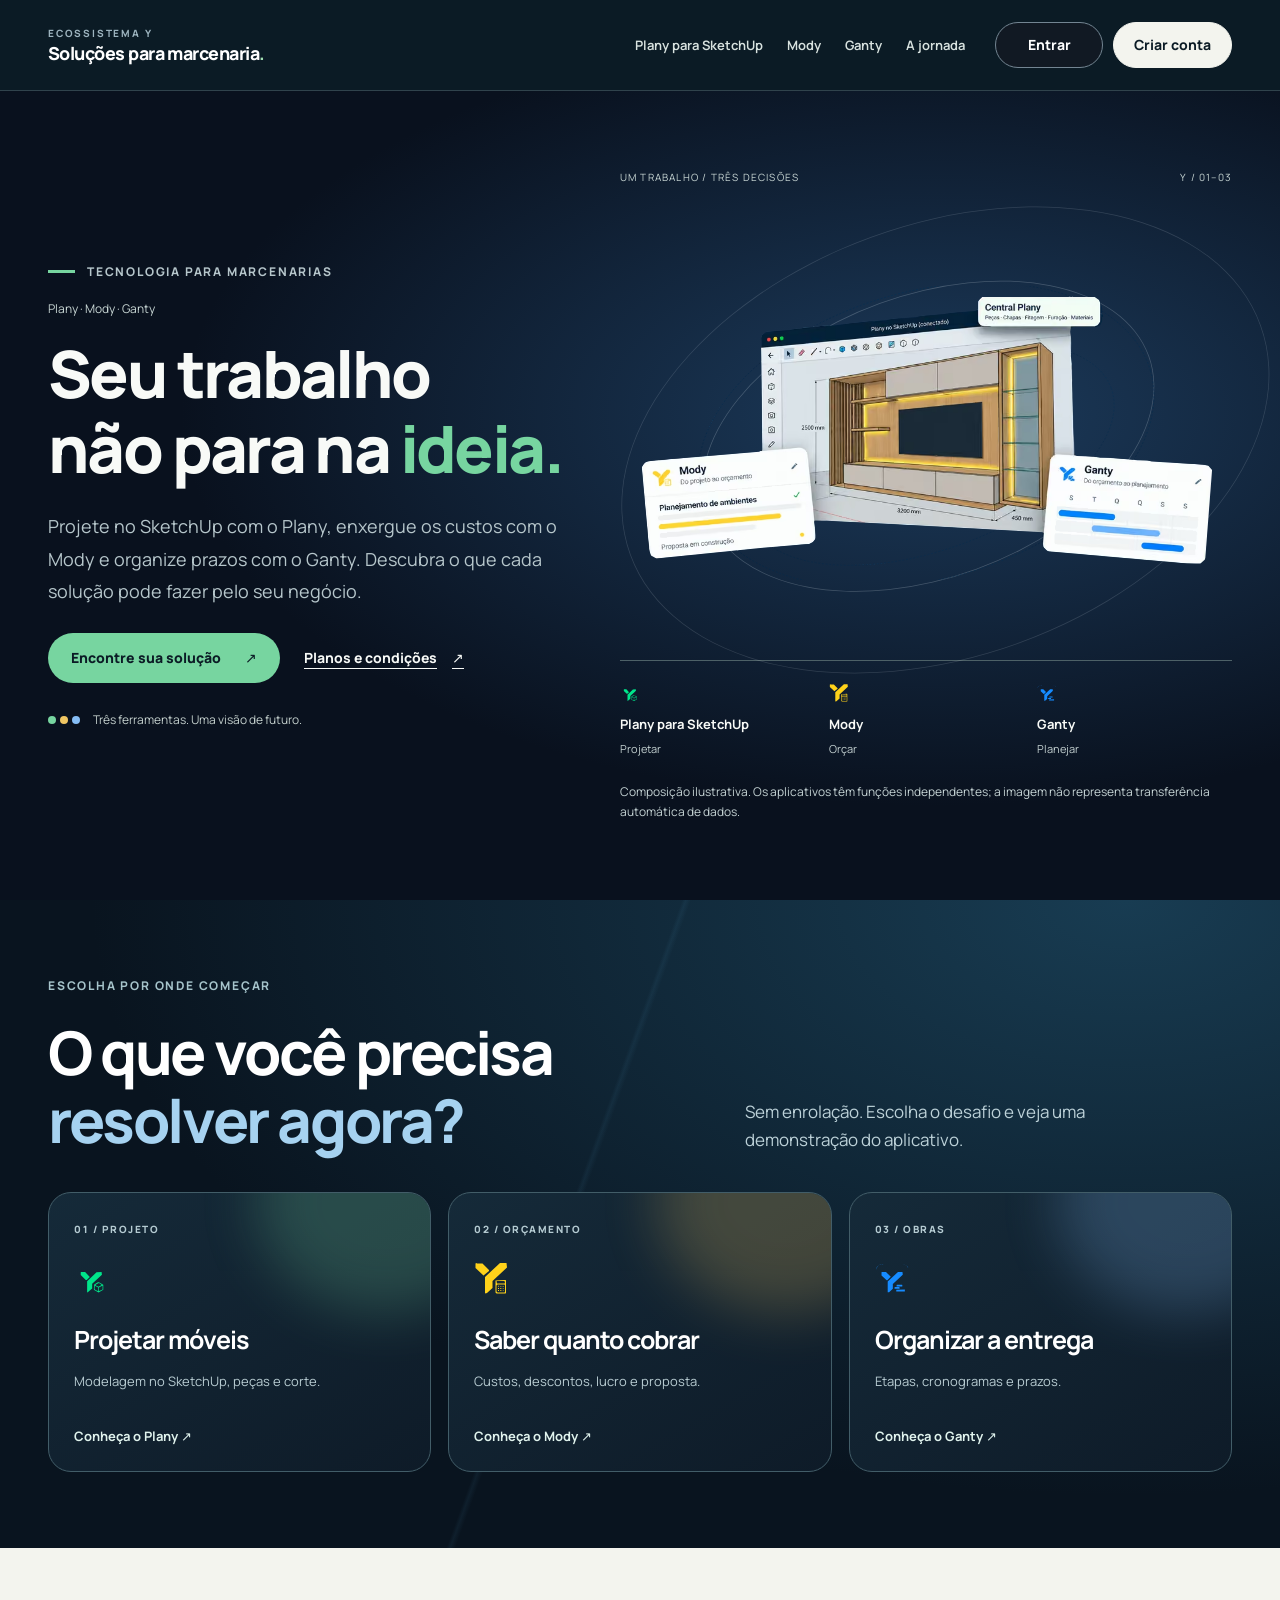
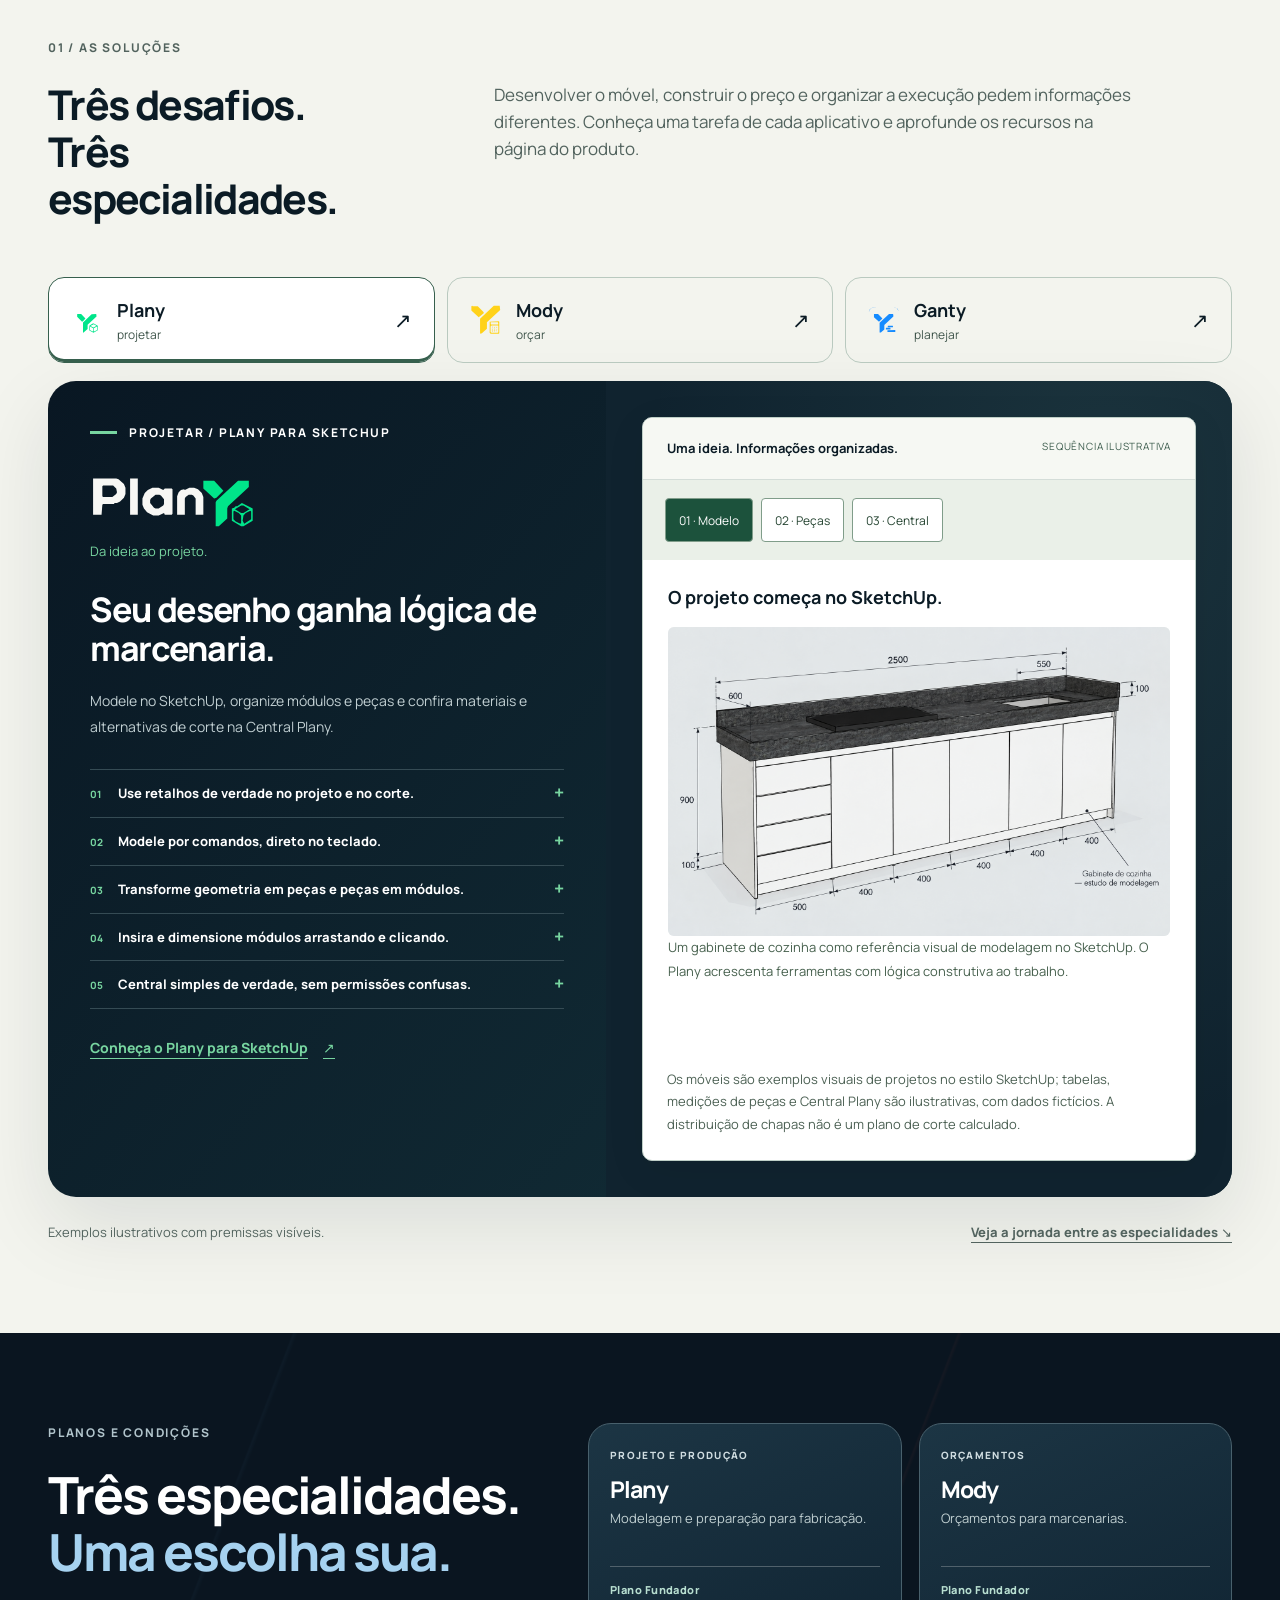
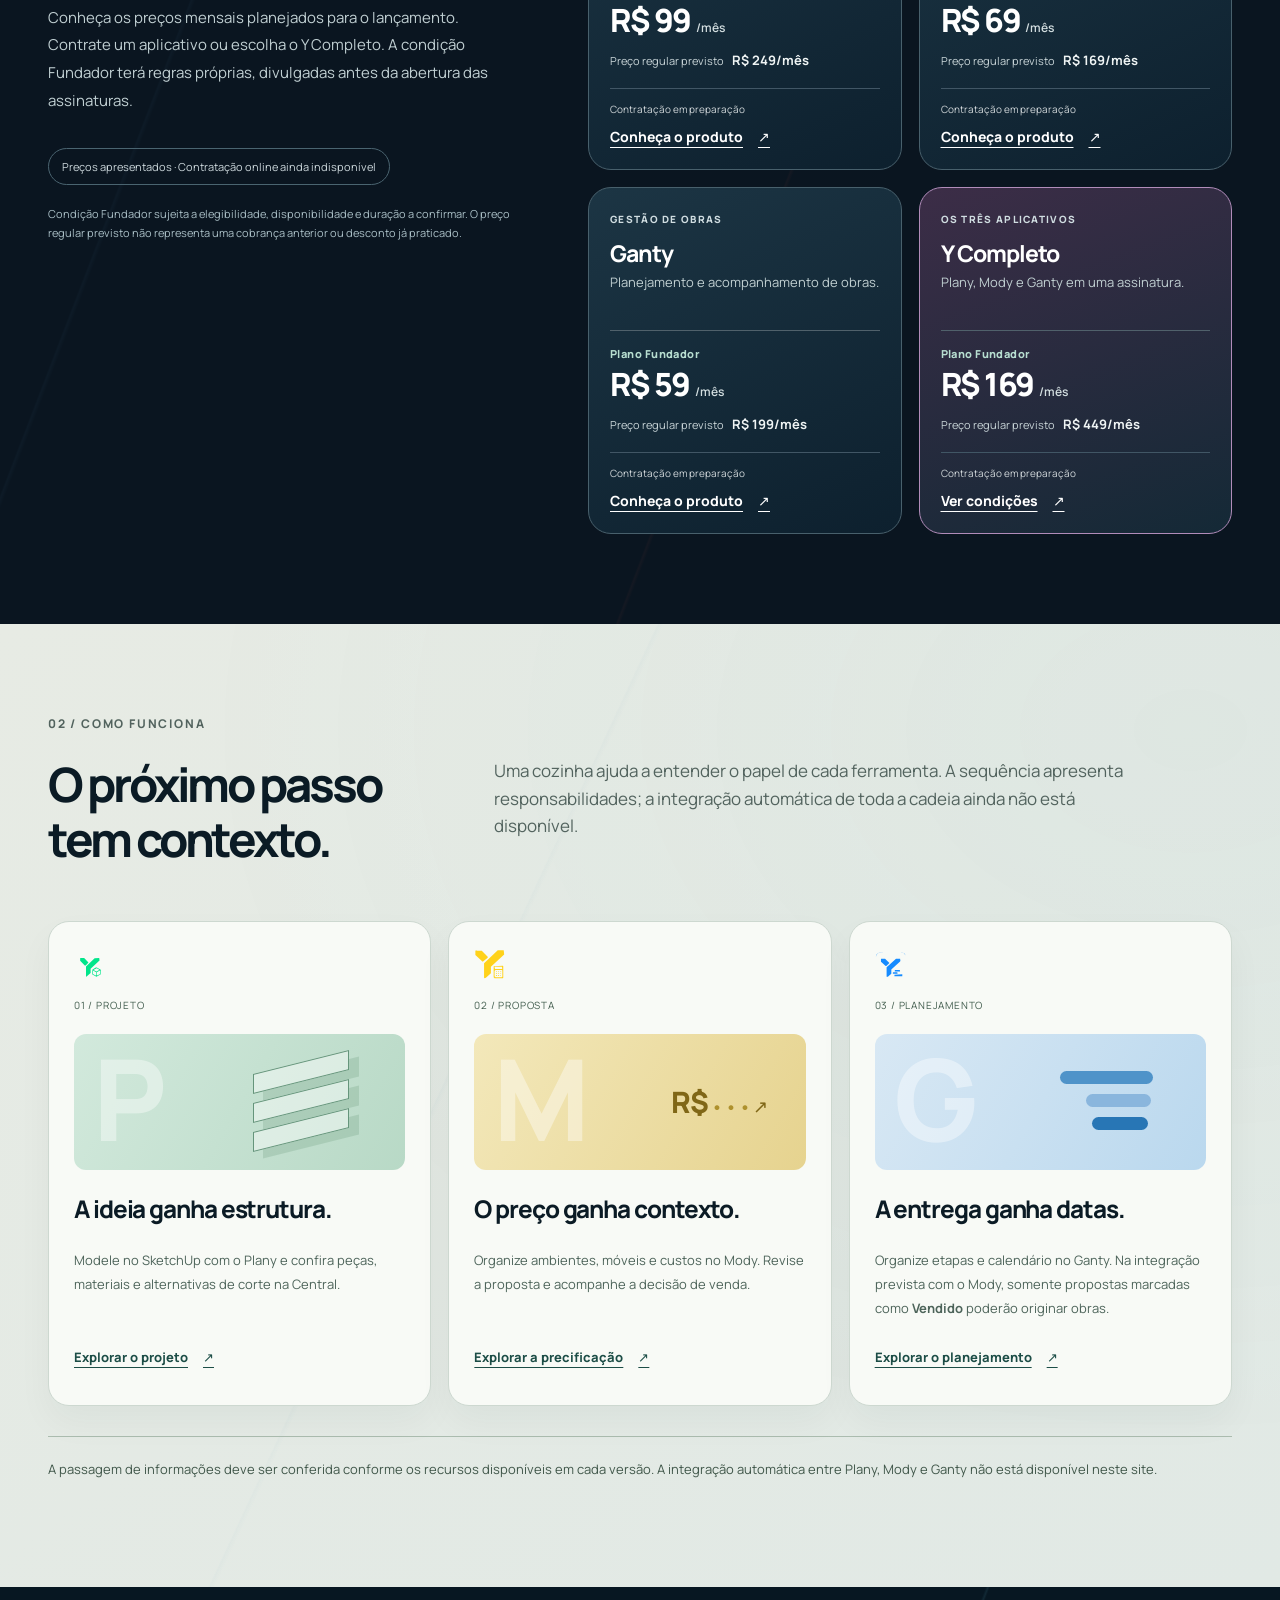
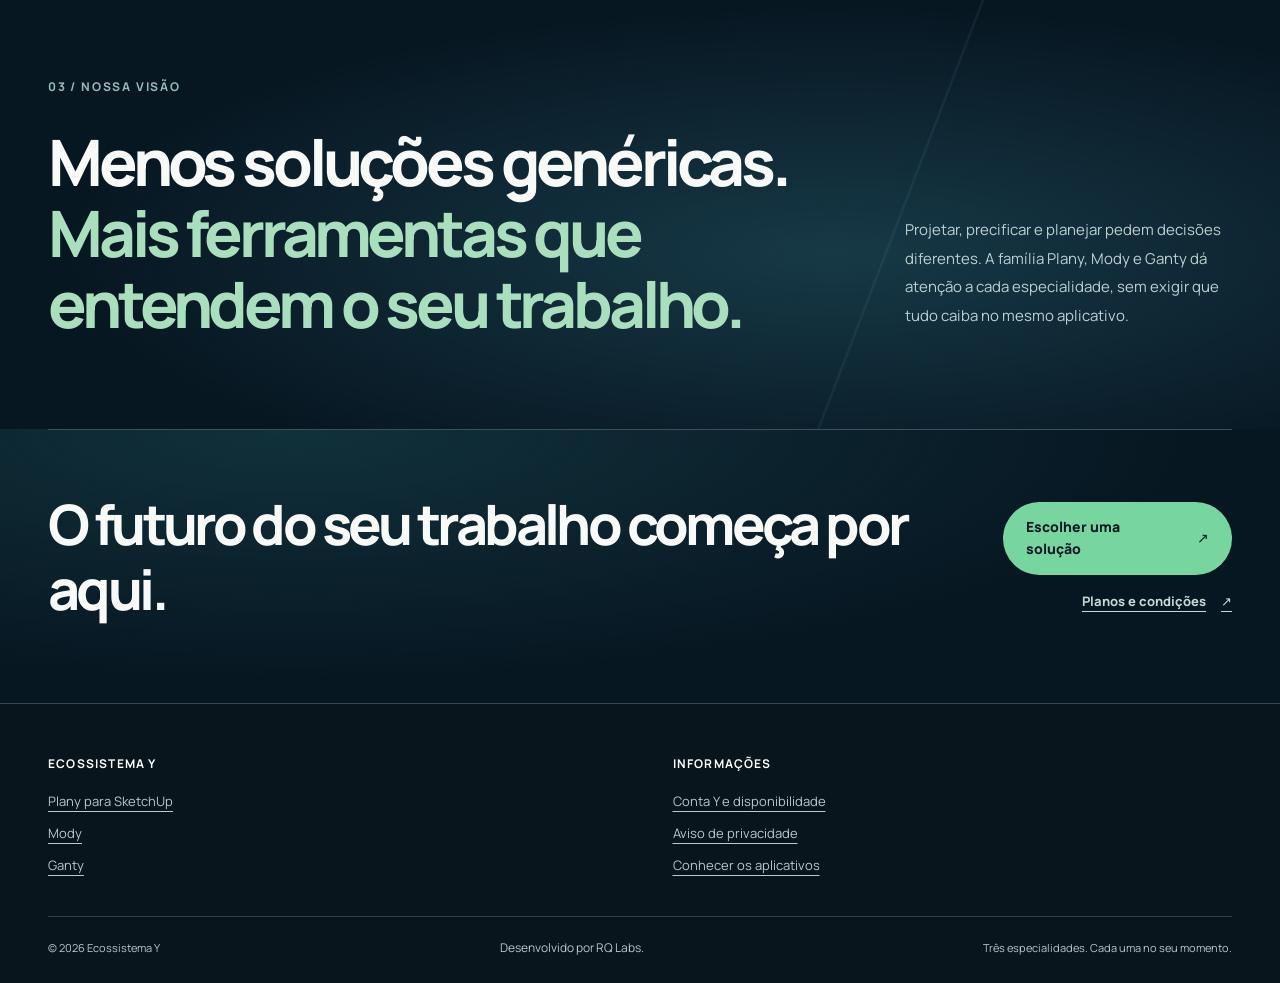
==== commit 85aa44bf: "site: assinatura RQ Labs da fonte 19f5c31" ====
--- a/index.html
+++ b/index.html
@@ -1,6 +1,6 @@
 <!doctype html>
-<html lang="pt-BR"><head><meta charset="utf-8"><meta name="viewport" content="width=device-width,initial-scale=1"><meta name="robots" content="noindex,nofollow"><meta name="referrer" content="strict-origin-when-cross-origin"><meta http-equiv="Content-Security-Policy" content="default-src 'self'; script-src 'self'; style-src 'self'; font-src 'self'; img-src 'self' data:; connect-src 'self'; object-src 'none'; base-uri 'none'; form-action 'none'"><meta name="theme-color" content="#0b1b25"><meta name="description" content="Projetos de marcenaria no SketchUp, orçamentos e planejamento de obras. Conheça as três especialidades do Ecossistema Y."><meta property="og:type" content="website"><meta property="og:title" content="Soluções para marcenaria | Plany, Mody e Ganty"><meta property="og:description" content="Projetos de marcenaria no SketchUp, orçamentos e planejamento de obras. Conheça as três especialidades do Ecossistema Y."><meta property="og:image" content="./assets/social-preview.svg"><title>Soluções para marcenaria | Plany, Mody e Ganty</title><link rel="icon" href="./assets/ycore-reference-frame.svg" type="image/svg+xml"><link rel="preload" href="./assets/manrope-latin.woff2" as="font" type="font/woff2" crossorigin><link rel="stylesheet" href="./site.css?v=16e6652c92d5fa05c714def7d5d0f73278cf683a"><link rel="stylesheet" href="./brand-identity.css?v=16e6652c92d5fa05c714def7d5d0f73278cf683a"><script type="module" src="./main.js?v=16e6652c92d5fa05c714def7d5d0f73278cf683a"></script></head><body class=""><a class="skip-link" href="#conteudo">Ir para o conteúdo</a><header class="site-header" id="topo"><div class="shell header-inner"><a class="brand ecosystem-brand" href="./index.html?v=16e6652c92d5fa05c714def7d5d0f73278cf683a" aria-label="Soluções para marcenaria, Ecossistema Y, início"><span class="ecosystem-brand-label">ECOSSISTEMA Y</span><strong>Soluções para marcenaria<span aria-hidden="true">.</span></strong></a><button class="nav-toggle" id="nav-toggle" type="button" aria-expanded="false" aria-controls="primary-nav" hidden>Menu</button><nav class="main-nav" id="primary-nav" aria-label="Navegação principal"><a href="./plany.html?v=16e6652c92d5fa05c714def7d5d0f73278cf683a">Plany para SketchUp</a><a href="./mody.html?v=16e6652c92d5fa05c714def7d5d0f73278cf683a">Mody</a><a href="./ganty.html?v=16e6652c92d5fa05c714def7d5d0f73278cf683a">Ganty</a><a href="./index.html?v=16e6652c92d5fa05c714def7d5d0f73278cf683a#fluxo">A jornada</a></nav><div class="account-actions" role="group" aria-label="Acesso à Conta Y"><a class="account-button auth-enter" href="./conta-y.html?v=16e6652c92d5fa05c714def7d5d0f73278cf683a#entrar">Entrar</a><a class="account-button auth-create" href="./conta-y.html?v=16e6652c92d5fa05c714def7d5d0f73278cf683a#criar-conta">Criar conta</a></div></div></header><noscript><div class="noscript-note"><p class="shell">Você pode conhecer todos os produtos e navegar pelas páginas. As simulações interativas precisam de JavaScript; seus exemplos iniciais continuam visíveis.</p></div></noscript><main id="conteudo">
-<section class="hero dark heritage-home"><div class="shell hero-grid"><div><div class="eyebrow">TECNOLOGIA PARA MARCENARIAS</div><p class="hero-authorship">Plany · Mody · Ganty<span class="hero-developer">Desenvolvido pela Y-Core</span></p><h1>Seu trabalho<br>não para na <em>ideia.</em></h1><p class="lede">Projete no SketchUp com o Plany, enxergue os custos com o Mody e organize prazos com o Ganty. Descubra o que cada solução pode fazer pelo seu negócio.</p><div class="actions"><a class="button" href="#escolha">Encontre sua solução<span aria-hidden="true">↗</span></a><a class="text-link" href="#ofertas">Planos e condições<span aria-hidden="true">↗</span></a></div><div class="hero-foot"><span class="product-dots" aria-hidden="true"><i></i><i></i><i></i></span><span>Três ferramentas. Uma visão de futuro.</span></div></div><div class="hero-art"><div class="art-overline"><span>UM TRABALHO / TRÊS DECISÕES</span><span>Y / 01–03</span></div><div class="heritage-wrap"><a class="approved-hero-art" href="./assets/hero-referencia-aprovada.avif" target="_blank" rel="noopener noreferrer" aria-label="Ampliar a composição visual aprovada de Plany, Mody e Ganty"><img src="./assets/hero-referencia-aprovada.avif" width="1000" height="481" alt="A apresentação aprovada: painel de TV modelado no estilo SketchUp com LEDs geométricos amarelos, janela Plany ao centro, cartão Mody à esquerda, Ganty à direita e Central Plany acima." decoding="async" fetchpriority="high"></a><div class="heritage-scene" aria-hidden="true"><div class="art-halo" aria-hidden="true"></div>
+<html lang="pt-BR"><head><meta charset="utf-8"><meta name="viewport" content="width=device-width,initial-scale=1"><meta name="robots" content="noindex,nofollow"><meta name="referrer" content="strict-origin-when-cross-origin"><meta http-equiv="Content-Security-Policy" content="default-src 'self'; script-src 'self'; style-src 'self'; font-src 'self'; img-src 'self' data:; connect-src 'self'; object-src 'none'; base-uri 'none'; form-action 'none'"><meta name="theme-color" content="#0b1b25"><meta name="description" content="Projetos de marcenaria no SketchUp, orçamentos e planejamento de obras. Conheça as três especialidades do Ecossistema Y."><meta property="og:type" content="website"><meta property="og:title" content="Soluções para marcenaria | Plany, Mody e Ganty"><meta property="og:description" content="Projetos de marcenaria no SketchUp, orçamentos e planejamento de obras. Conheça as três especialidades do Ecossistema Y."><meta property="og:image" content="./assets/social-preview.svg"><title>Soluções para marcenaria | Plany, Mody e Ganty</title><link rel="icon" href="data:,"><link rel="preload" href="./assets/manrope-latin.woff2" as="font" type="font/woff2" crossorigin><link rel="stylesheet" href="./site.css?v=19f5c31821673db34e902ad80e3f8fc37b457bcd"><script type="module" src="./main.js?v=19f5c31821673db34e902ad80e3f8fc37b457bcd"></script></head><body class=""><a class="skip-link" href="#conteudo">Ir para o conteúdo</a><header class="site-header" id="topo"><div class="shell header-inner"><a class="brand ecosystem-brand" href="./index.html?v=19f5c31821673db34e902ad80e3f8fc37b457bcd" aria-label="Soluções para marcenaria, Ecossistema Y, início"><span class="ecosystem-brand-label">ECOSSISTEMA Y</span><strong>Soluções para marcenaria<span aria-hidden="true">.</span></strong></a><button class="nav-toggle" id="nav-toggle" type="button" aria-expanded="false" aria-controls="primary-nav" hidden>Menu</button><nav class="main-nav" id="primary-nav" aria-label="Navegação principal"><a href="./plany.html?v=19f5c31821673db34e902ad80e3f8fc37b457bcd">Plany para SketchUp</a><a href="./mody.html?v=19f5c31821673db34e902ad80e3f8fc37b457bcd">Mody</a><a href="./ganty.html?v=19f5c31821673db34e902ad80e3f8fc37b457bcd">Ganty</a><a href="./index.html?v=19f5c31821673db34e902ad80e3f8fc37b457bcd#fluxo">A jornada</a></nav><div class="account-actions" role="group" aria-label="Acesso à Conta Y"><a class="account-button auth-enter" href="./conta-y.html?v=19f5c31821673db34e902ad80e3f8fc37b457bcd#entrar">Entrar</a><a class="account-button auth-create" href="./conta-y.html?v=19f5c31821673db34e902ad80e3f8fc37b457bcd#criar-conta">Criar conta</a></div></div></header><noscript><div class="noscript-note"><p class="shell">Você pode conhecer todos os produtos e navegar pelas páginas. As simulações interativas precisam de JavaScript; seus exemplos iniciais continuam visíveis.</p></div></noscript><main id="conteudo">
+<section class="hero dark heritage-home"><div class="shell hero-grid"><div><div class="eyebrow">TECNOLOGIA PARA MARCENARIAS</div><p class="hero-authorship">Plany · Mody · Ganty</p><h1>Seu trabalho<br>não para na <em>ideia.</em></h1><p class="lede">Projete no SketchUp com o Plany, enxergue os custos com o Mody e organize prazos com o Ganty. Descubra o que cada solução pode fazer pelo seu negócio.</p><div class="actions"><a class="button" href="#escolha">Encontre sua solução<span aria-hidden="true">↗</span></a><a class="text-link" href="#ofertas">Planos e condições<span aria-hidden="true">↗</span></a></div><div class="hero-foot"><span class="product-dots" aria-hidden="true"><i></i><i></i><i></i></span><span>Três ferramentas. Uma visão de futuro.</span></div></div><div class="hero-art"><div class="art-overline"><span>UM TRABALHO / TRÊS DECISÕES</span><span>Y / 01–03</span></div><div class="heritage-wrap"><a class="approved-hero-art" href="./assets/hero-referencia-aprovada.png" target="_blank" rel="noopener noreferrer" aria-label="Ampliar a composição visual aprovada de Plany, Mody e Ganty"><picture><source srcset="./assets/hero-referencia-aprovada.avif" type="image/avif"><img src="./assets/hero-referencia-aprovada.png" width="1000" height="481" alt="A apresentação aprovada: painel de TV modelado no estilo SketchUp com LEDs geométricos amarelos, janela Plany ao centro, cartão Mody à esquerda, Ganty à direita e Central Plany acima." decoding="async" fetchpriority="high"></picture></a><div class="heritage-scene" aria-hidden="true"><div class="art-halo" aria-hidden="true"></div>
           <div class="art-orbit art-orbit-one" aria-hidden="true"></div>
           <div class="art-orbit art-orbit-two" aria-hidden="true"></div>
           <div class="art-grid" aria-hidden="true"></div>
@@ -27,7 +27,7 @@
           </div>
           <div class="art-caption">Composição ilustrativa — não representa telas reais</div><div class="heritage-central"><b>Central Plany</b><span>Peças · Chapas · Resultado · Materiais</span></div></div></div><div class="decision-strip"><div><img class="" src="./assets/plany-symbol.svg" alt="" width="40" height="40"><strong>Plany para SketchUp</strong><span>Projetar</span></div><div><img class="" src="./assets/mody-symbol.svg" alt="" width="40" height="40"><strong>Mody</strong><span>Orçar</span></div><div><img class="" src="./assets/ganty-symbol.svg" alt="" width="40" height="40"><strong>Ganty</strong><span>Planejar</span></div></div><p class="art-note">Composição ilustrativa. Os aplicativos têm funções independentes; a imagem não representa transferência automática de dados.</p></div></div></section>
 <section class="quick-choice" id="escolha" aria-labelledby="choice-title"><div class="shell"><div class="quick-choice-head"><span class="section-index">ESCOLHA POR ONDE COMEÇAR</span><h2 id="choice-title">O que você precisa<br><em>resolver agora?</em></h2><p>Sem enrolação. Escolha o desafio e veja uma demonstração do aplicativo.</p></div><div class="choice-grid"><a class="choice-item" data-product="plany" href="#plany"><span class="choice-number">01 / PROJETO</span><img class="" src="./assets/plany-symbol.svg" alt="" width="40" height="40"><strong>Projetar móveis</strong><span>Modelagem no SketchUp, peças e corte.</span><b>Conheça o Plany ↗</b></a><a class="choice-item" data-product="mody" href="#mody"><span class="choice-number">02 / ORÇAMENTO</span><img class="" src="./assets/mody-symbol.svg" alt="" width="40" height="40"><strong>Saber quanto cobrar</strong><span>Custos, descontos, lucro e proposta.</span><b>Conheça o Mody ↗</b></a><a class="choice-item" data-product="ganty" href="#ganty"><span class="choice-number">03 / OBRAS</span><img class="" src="./assets/ganty-symbol.svg" alt="" width="40" height="40"><strong>Organizar a entrega</strong><span>Etapas, cronogramas e prazos.</span><b>Conheça o Ganty ↗</b></a></div></div></section>
-<section class="section" id="solucoes"><div class="shell"><span class="section-index">01 / AS SOLUÇÕES</span><div class="intro-line"><h2>Três desafios.<br>Três especialidades.</h2><p>Desenvolver o móvel, construir o preço e organizar a execução pedem informações diferentes. Conheça uma tarefa de cada aplicativo e aprofunde os recursos na página do produto.</p></div><div class="product-tabs" data-product-tabs aria-label="Escolha um aplicativo" hidden><button class="product-tab" data-product="plany" id="tab-plany" type="button"><img class="" src="./assets/plany-symbol.svg" alt="" width="40" height="40"><span><strong>Plany</strong><small>projetar</small></span><span class="tab-arrow" aria-hidden="true">↗</span></button><button class="product-tab" data-product="mody" id="tab-mody" type="button"><img class="" src="./assets/mody-symbol.svg" alt="" width="40" height="40"><span><strong>Mody</strong><small>orçar</small></span><span class="tab-arrow" aria-hidden="true">↗</span></button><button class="product-tab" data-product="ganty" id="tab-ganty" type="button"><img class="" src="./assets/ganty-symbol.svg" alt="" width="40" height="40"><span><strong>Ganty</strong><small>planejar</small></span><span class="tab-arrow" aria-hidden="true">↗</span></button></div><div class="product-panel" data-product="plany" id="plany" aria-labelledby="plany-title"><div class="product-copy"><div class="eyebrow">Projetar / Plany para SketchUp</div><img class="product-logo" src="./assets/plany-logo.svg" alt="Plany para SketchUp" width="180" height="65"><p class="signature">Da ideia ao projeto.</p><h3 id="plany-title">Seu desenho ganha lógica de marcenaria.</h3><p>Modele no SketchUp, organize módulos e peças e confira materiais e alternativas de corte na Central Plany.</p><div class="feature-list"><details><summary data-number="01">Use retalhos de verdade no projeto e no corte.</summary><p>Considere retalhos físicos compatíveis com o material e o plano. O reaproveitamento depende das dimensões, orientação e regras de corte; não significa baixa automática de um estoque global.</p><p>Um retalho elegível pode entrar entre as opções de chapa do plano.</p></details><details><summary data-number="02">Modele por comandos, direto no teclado.</summary><p>O Modo Comandos oferece operações de modelagem com sugestões, destino e parâmetros. A confirmação e as medidas fazem parte do fluxo dentro do SketchUp.</p><p>Crie uma caixaria informando a operação e suas dimensões.</p></details><details><summary data-number="03">Transforme geometria em peças e peças em módulos.</summary><p>Organize geometria elegível com identificação construtiva. A forma e as propriedades precisam atender aos requisitos da operação.</p><p>Reúna peças identificadas em um módulo do projeto.</p></details><details><summary data-number="04">Insira e dimensione módulos arrastando e clicando.</summary><p>Posicione módulos diretamente no modelo e ajuste suas dimensões com as ferramentas de inserção.</p><p>Defina um ponto de inserção e dimensione a composição.</p></details><details><summary data-number="05">Central simples de verdade, sem permissões confusas.</summary><p>Confira Peças, Chapas, Resultado e Materiais em uma Central dedicada. Depois de alterar o modelo, atualize o levantamento para trabalhar com as informações atuais.</p><p>Compare o levantamento com a alternativa de corte escolhida.</p></details></div><a class="text-link" href="./plany.html?v=16e6652c92d5fa05c714def7d5d0f73278cf683a">Conheça o Plany para SketchUp<span aria-hidden="true">↗</span></a></div><div class="product-demonstration"><section class="demo plany-demo" data-plany aria-label="Sequência ilustrativa do modelo à Central"><div class="demo-heading"><strong>Uma ideia. Informações organizadas.</strong><span class="demo-badge">Sequência ilustrativa</span></div><div class="step-nav" role="group" aria-label="Etapas do exemplo" data-steps hidden><button type="button" data-step="0" aria-pressed="true" aria-controls="home-plany-step-0">01 · Modelo</button><button type="button" data-step="1" aria-pressed="false" aria-controls="home-plany-step-1">02 · Peças</button><button type="button" data-step="2" aria-pressed="false" aria-controls="home-plany-step-2">03 · Central</button></div><div class="step-content" id="home-plany-step-0" data-step-panel="0"><h4 class="step-title">O projeto começa no SketchUp.</h4><img class="concept-cabinet project-sketchup-image" src="./assets/gabinete-cozinha-cotas.png" alt="Estudo de modelagem de um gabinete de cozinha com gavetas, portas, bancada e cotas" width="1598" height="984"><p>Um gabinete de cozinha como referência visual de modelagem no SketchUp. O Plany acrescenta ferramentas com lógica construtiva ao trabalho.</p></div><div class="step-content" id="home-plany-step-1" data-step-panel="1"><h4 class="step-title">Geometria identificada como peças.</h4><figure class="project-technical-example"><img src="./assets/expositor-tecnico-sketchup.svg" alt="Expositor técnico com prateleiras, base com portas e cotas em milímetros" width="900" height="500"><figcaption>Outro projeto de referência. As medidas da tabela abaixo são fictícias e não foram extraídas deste desenho.</figcaption></figure><table class="piece-table"><caption class="fine">Dados fictícios · exemplo de organização</caption><thead><tr><th scope="col">Peça</th><th scope="col">Medidas (mm)</th><th scope="col">Material</th><th scope="col">Qtd.</th></tr></thead><tbody><tr><td>Lateral</td><td>720 × 560</td><td>MDF 18 mm</td><td>2</td></tr><tr><td>Base</td><td>764 × 560</td><td>MDF 18 mm</td><td>1</td></tr><tr><td>Prateleira</td><td>764 × 530</td><td>MDF 18 mm</td><td>1</td></tr><tr><td>Porta</td><td>716 × 397</td><td>MDF 18 mm</td><td>2</td></tr></tbody></table><p>Identificação, dimensões e material ajudam a conferir o levantamento. A geometria precisa atender aos requisitos técnicos da operação.</p></div><div class="step-content" id="home-plany-step-2" data-step-panel="2"><h4 class="step-title">Conferência na Central Plany.</h4><div class="central-tabs"><span>Peças</span><span>Chapas</span><span>Resultado</span><span>Materiais</span></div><div class="cut-plan" aria-hidden="true"><span>Lateral</span><span>Lateral</span><span>Base</span><span>Retalho</span></div><p>Compare peças, chapas e uma alternativa de corte. Retalhos precisam ser físicos, elegíveis e compatíveis. Depois de mudar o modelo, atualize o levantamento.</p></div><div class="demo-body"><p class="demo-static-note">Os móveis são exemplos visuais de projetos no estilo SketchUp; tabelas, medições de peças e Central Plany são ilustrativas, com dados fictícios. A distribuição de chapas não é um plano de corte calculado.</p></div></section></div></div><div class="product-panel" data-product="mody" id="mody" aria-labelledby="mody-title"><div class="product-copy"><div class="eyebrow">Orçar / Mody</div><img class="product-logo" src="./assets/mody-logo.svg" alt="Mody" width="180" height="65"><p class="signature">Do projeto ao orçamento.</p><h3 id="mody-title">O cliente vê o preço. Você precisa enxergar o lucro.</h3><p>Entenda seus custos antes de definir o preço. Estruture o orçamento por ambientes, móveis e módulos e construa uma proposta com os números à vista.</p><div class="feature-list"><details><summary data-number="01">Orce por ambientes, móveis e módulos.</summary><p>Organize o orçamento a partir dos ambientes e do que será produzido, mantendo uma composição que você consegue revisar.</p><p>Cozinha → armário inferior → módulos e configurações.</p></details><details><summary data-number="02">Enxergue materiais e ferragens.</summary><p>Consulte quantitativos estimados e os itens comerciais que compõem o orçamento. Compatibilidade técnica e escolha comercial são responsabilidades distintas.</p><p>Confira chapas, fitas e ferragens antes de concluir a proposta.</p></details><details><summary data-number="03">Precificação simples ou avançada.</summary><p>O modo simples reúne os custos principais. O avançado permite detalhar mão de obra, reserva técnica, comissão, impostos e outros ajustes conforme a configuração.</p><p>Compare os custos de produção, montagem e instalação.</p></details><details><summary data-number="04">Saiba o efeito real de cada desconto.</summary><p>Diferencie lucro configurado sobre o custo, lucro em reais e margem sobre a venda. A proteção do lucro altera o preço anterior ao desconto para preservar o resultado planejado.</p><p>No exemplo abaixo, compare o mesmo desconto com e sem proteção.</p></details><details><summary data-number="05">Reaproveite seus padrões.</summary><p>Use configurações e presets como ponto de partida, conferindo sua adequação ao novo orçamento e à tabela de preços utilizada.</p><p>Reutilize uma configuração e revise materiais e preços antes de vender.</p></details></div><a class="text-link" href="./mody.html?v=16e6652c92d5fa05c714def7d5d0f73278cf683a">Conheça o Mody<span aria-hidden="true">↗</span></a></div><div class="product-demonstration"><section class="demo pricing-demo" data-pricing aria-label="Simulação ilustrativa de preço e desconto"><div class="demo-heading"><strong>O preço tem uma estrutura.</strong><span class="demo-badge">Exemplo interativo</span></div><div class="demo-body"><ul class="cost-breakdown" aria-label="Composição do custo"><li><span>Materiais</span><strong>R$ 6.000</strong></li><li><span>Mão de obra</span><strong>R$ 3.000</strong></li><li><span>Custos indiretos</span><strong>R$ 700</strong></li><li><span>Frete</span><strong>R$ 300</strong></li></ul><fieldset class="demo-controls" data-js-controls disabled><legend class="fine">Explore o efeito do desconto</legend><dl class="metrics pricing-outcome"><div class="metric highlight" data-metric="profit"><dt>Lucro em reais</dt><dd data-price="profit">R$ 5.200,00</dd></div><div class="metric highlight" data-metric="margin"><dt>Margem sobre a venda</dt><dd data-price="margin">34,2%</dd></div></dl><label class="range-label" for="home-mody-discount">Desconto comercial <output data-discount-label for="home-mody-discount">5%</output></label><input id="home-mody-discount" data-discount type="range" min="0" max="50" step="0.5" value="5" aria-describedby="home-mody-premises"><div class="range-limits"><span>0%</span><span>50%</span></div><label class="check-label"><input data-protect type="checkbox"><span>Proteger o lucro planejado<br>O preço anterior ao desconto é ajustado.</span></label></fieldset><dl class="metrics pricing-details"><div class="metric " data-metric="cost"><dt>Custo de produção</dt><dd data-price="cost">R$ 10.000,00</dd></div><div class="metric " data-metric="before"><dt>Preço antes do desconto</dt><dd data-price="before">R$ 16.000,00</dd></div><div class="metric " data-metric="discount"><dt>Desconto aplicado</dt><dd data-price="discount">5%</dd></div><div class="metric " data-metric="sale"><dt>Preço final</dt><dd data-price="sale">R$ 15.200,00</dd></div></dl><p class="demo-result" role="status" aria-live="polite" aria-atomic="true" data-pricing-result>Com 5% de desconto, o lucro é R$ 5.200,00 e a margem é 34,2%.</p><p class="demo-static-note" id="home-mody-premises">Lucro planejado: <strong>60% sobre o custo</strong>. É diferente da margem, calculada sobre o preço final. Dados fictícios; exemplo com itens precificados por custo, sem impostos, comissão, reserva ou itens de valor direto.</p><p class="demo-static-note" data-js-note>Exemplo inicial: 5% de desconto, sem proteção do lucro. Ative JavaScript para alterar os controles.</p></div></section></div></div><div class="product-panel" data-product="ganty" id="ganty" aria-labelledby="ganty-title"><div class="product-copy"><div class="eyebrow">Planejar / Ganty</div><img class="product-logo" src="./assets/ganty-logo.svg" alt="Ganty" width="180" height="65"><p class="signature">Do orçamento ao planejamento.</p><h3 id="ganty-title">A obra muda. Seu planejamento acompanha.</h3><p>Organize etapas, acompanhe datas e veja como o calendário de trabalho muda o planejamento de uma obra.</p><div class="feature-list"><details><summary data-number="01">Ajuste datas diretamente no Gantt.</summary><p>Reorganize períodos e durações. No exemplo sequencial, a alteração de uma etapa desloca as seguintes, respeitando os dias de trabalho.</p><p>Aumente a duração do corte e acompanhe a nova data de instalação.</p></details><details><summary data-number="02">Veja atrasos antes que virem surpresas.</summary><p>Acompanhe situações pendentes, datas e confirmação de conclusão. O acompanhamento depende das informações e confirmações registradas.</p><p>Identifique uma etapa em aberto e revise sua situação.</p></details><details><summary data-number="03">Configure seu calendário de trabalho.</summary><p>Considere sábados, domingos e feriados na organização dos períodos de trabalho.</p><p>Compare a previsão com sábado habilitado e com um feriado de exemplo.</p></details><details><summary data-number="04">Controle entradas e saídas por obra.</summary><p>Registre movimentações e consulte a visão financeira por obra e o fluxo de caixa consolidado.</p><p>Acompanhe recebido, gasto e disponível; não há promessa de conciliação bancária.</p></details><details><summary data-number="05">Planejamento compartilhado.</summary><p>Trabalhe com dados compartilhados entre usuários autorizados, respeitando as condições de conexão e sincronização.</p><p>Acompanhe o mesmo planejamento com as pessoas que têm acesso.</p></details></div><a class="text-link" href="./ganty.html?v=16e6652c92d5fa05c714def7d5d0f73278cf683a">Conheça o Ganty<span aria-hidden="true">↗</span></a></div><div class="product-demonstration"><section class="demo schedule-demo" data-schedule aria-label="Simulação ilustrativa de planejamento"><div class="demo-heading"><strong>Uma alteração muda a sequência.</strong><span class="demo-badge">Exemplo interativo</span></div><div class="demo-body"><fieldset class="schedule-controls" data-js-controls disabled><legend class="fine">Obra de exemplo · início em 09/11/2026</legend><label class="range-label" for="home-ganty-cut">Duração do corte <output data-cut-label for="home-ganty-cut">3 dias úteis</output></label><input id="home-ganty-cut" data-cut type="range" min="1" max="6" value="3" step="1"><label class="check-label"><input data-saturday type="checkbox"><span>Trabalhar aos sábados</span></label><label class="check-label"><input data-holiday type="checkbox" checked><span>Considerar feriado de exemplo em 11/11</span></label></fieldset><div class="schedule-results" data-schedule-results><div class="schedule-item"><strong>Projeto · 2 dias úteis</strong><span>09/11 a 10/11</span></div><div class="schedule-item"><strong>Corte · 3 dias úteis</strong><span>12/11 a 16/11</span></div><div class="schedule-item"><strong>Montagem · 2 dias úteis</strong><span>17/11 a 18/11</span></div><div class="schedule-item"><strong>Instalação · 1 dia útil</strong><span>19/11 a 19/11</span></div></div><div class="schedule-chart" data-schedule-chart aria-hidden="true"></div><p class="schedule-summary" role="status" aria-live="polite" aria-atomic="true" data-schedule-summary>Instalação prevista para 19/11/2026.</p><p class="demo-static-note">Ilustração de uma sequência sem folgas, respeitando os dias de trabalho. O feriado é fictício. O exemplo não é uma captura do Ganty nem representa todas as regras de reorganização do aplicativo.</p><p class="demo-static-note" data-js-note>As datas iniciais estão visíveis. Ative JavaScript para mudar duração e calendário.</p></div></section></div></div><div class="after-solutions"><span>Exemplos ilustrativos com premissas visíveis.</span><a href="#fluxo">Veja a jornada entre as especialidades ↘</a></div></div></section>
-<section class="commercial-offers" id="ofertas" aria-labelledby="offers-title"><div class="shell offers-layout"><div class="offers-intro"><span class="section-index">PLANOS E CONDIÇÕES</span><h2 id="offers-title">Três especialidades.<br><em>Uma escolha sua.</em></h2><p>Conheça os preços mensais planejados para o lançamento. Contrate um aplicativo ou escolha o Y Completo. A condição Fundador terá regras próprias, divulgadas antes da abertura das assinaturas.</p><span class="offers-status">Preços apresentados · Contratação online ainda indisponível</span><p class="offers-disclaimer" id="condicoes-fundador">Condição Fundador sujeita a elegibilidade, disponibilidade e duração a confirmar. O preço regular previsto não representa uma cobrança anterior ou desconto já praticado.</p></div><div class="offers-options offers-price-grid" role="group" aria-label="Valores mensais dos aplicativos"><article class="offer-option " data-plan="plany"><span class="offer-eyebrow">PROJETO E PRODUÇÃO</span><h3>Plany</h3><p>Modelagem e preparação para fabricação.</p><div class="offer-rate"><span>Plano Fundador</span><strong>R$ 99<small>/mês</small></strong></div><div class="offer-standard"><span>Preço regular previsto</span><strong>R$ 249/mês</strong></div><div class="offer-bottom"><span>Contratação em preparação</span><a class="text-link" href="./plany.html?precos=20261029&amp;v=16e6652c92d5fa05c714def7d5d0f73278cf683a#planos">Conheça o produto<span aria-hidden="true">↗</span></a></div></article><article class="offer-option " data-plan="mody"><span class="offer-eyebrow">ORÇAMENTOS</span><h3>Mody</h3><p>Orçamentos para marcenarias.</p><div class="offer-rate"><span>Plano Fundador</span><strong>R$ 69<small>/mês</small></strong></div><div class="offer-standard"><span>Preço regular previsto</span><strong>R$ 169/mês</strong></div><div class="offer-bottom"><span>Contratação em preparação</span><a class="text-link" href="./mody.html?precos=20261029&amp;v=16e6652c92d5fa05c714def7d5d0f73278cf683a#planos">Conheça o produto<span aria-hidden="true">↗</span></a></div></article><article class="offer-option " data-plan="ganty"><span class="offer-eyebrow">GESTÃO DE OBRAS</span><h3>Ganty</h3><p>Planejamento e acompanhamento de obras.</p><div class="offer-rate"><span>Plano Fundador</span><strong>R$ 59<small>/mês</small></strong></div><div class="offer-standard"><span>Preço regular previsto</span><strong>R$ 199/mês</strong></div><div class="offer-bottom"><span>Contratação em preparação</span><a class="text-link" href="./ganty.html?precos=20261029&amp;v=16e6652c92d5fa05c714def7d5d0f73278cf683a#planos">Conheça o produto<span aria-hidden="true">↗</span></a></div></article><article class="offer-option offer-combo" data-plan="completo"><span class="offer-eyebrow">OS TRÊS APLICATIVOS</span><h3>Y Completo</h3><p>Plany, Mody e Ganty em uma assinatura.</p><div class="offer-rate"><span>Plano Fundador</span><strong>R$ 169<small>/mês</small></strong></div><div class="offer-standard"><span>Preço regular previsto</span><strong>R$ 449/mês</strong></div><div class="offer-bottom"><span>Contratação em preparação</span><a class="text-link" href="./index.html?precos=20261029&amp;v=16e6652c92d5fa05c714def7d5d0f73278cf683a#condicoes-fundador">Ver condições<span aria-hidden="true">↗</span></a></div></article></div></div></section>
-<section class="section journey" id="fluxo"><div class="shell"><span class="section-index">02 / COMO FUNCIONA</span><div class="intro-line"><h2>O próximo passo<br>tem contexto.</h2><p>Uma cozinha ajuda a entender o papel de cada ferramenta. A sequência apresenta responsabilidades; a integração automática de toda a cadeia ainda não está disponível.</p></div><div class="journey-grid"><article class="journey-card"><img class="" src="./assets/plany-symbol.svg" alt="" width="40" height="40"><span class="number">01 / PROJETO</span><div class="journey-illustration one" aria-hidden="true"><span class="journey-letter">P</span><div class="journey-measure"><i></i><i></i><i></i></div></div><h3>A ideia ganha estrutura.</h3><p>Modele no SketchUp com o Plany e confira peças, materiais e alternativas de corte na Central.</p><a class="text-link" href="./plany.html?v=16e6652c92d5fa05c714def7d5d0f73278cf683a#demonstracao">Explorar o projeto<span aria-hidden="true">↗</span></a></article><article class="journey-card"><img class="" src="./assets/mody-symbol.svg" alt="" width="40" height="40"><span class="number">02 / PROPOSTA</span><div class="journey-illustration two" aria-hidden="true"><span class="journey-letter">M</span><div class="journey-currency">R$ <b>•••</b><i>↗</i></div></div><h3>O preço ganha contexto.</h3><p>Organize ambientes, móveis e custos no Mody. Revise a proposta e acompanhe a decisão de venda.</p><a class="text-link" href="./mody.html?v=16e6652c92d5fa05c714def7d5d0f73278cf683a#demonstracao">Explorar a precificação<span aria-hidden="true">↗</span></a></article><article class="journey-card"><img class="" src="./assets/ganty-symbol.svg" alt="" width="40" height="40"><span class="number">03 / PLANEJAMENTO</span><div class="journey-illustration three" aria-hidden="true"><span class="journey-letter">G</span><div class="journey-bars"><i></i><i></i><i></i></div></div><h3>A entrega ganha datas.</h3><p>Organize etapas e calendário no Ganty. Na integração prevista com o Mody, somente propostas marcadas como <strong>Vendido</strong> poderão originar obras.</p><a class="text-link" href="./ganty.html?v=16e6652c92d5fa05c714def7d5d0f73278cf683a#demonstracao">Explorar o planejamento<span aria-hidden="true">↗</span></a></article></div><p class="journey-note">A passagem de informações deve ser conferida conforme os recursos disponíveis em cada versão. A integração automática entre Plany, Mody e Ganty não está disponível neste site.</p></div></section>
-<section class="section dark vision-premium" id="filosofia"><div class="shell vision-line"><div><span class="section-index">03 / NOSSA VISÃO</span><h2>Menos soluções genéricas.<br><em>Mais ferramentas que entendem o seu trabalho.</em></h2></div><p>Projetar, precificar e planejar pedem decisões diferentes. A família Plany, Mody e Ganty dá atenção a cada especialidade, sem exigir que tudo caiba no mesmo aplicativo.</p><p class="vision-company">A Y-Core é uma empresa de tecnologia que desenvolve softwares e soluções digitais. O Ecossistema Y reúne três produtos especializados para projetar, orçar e planejar. A empresa também pode desenvolver soluções independentes dessa família.</p></div></section><section class="dark final-premium"><div class="shell closing"><h2>O futuro do seu trabalho começa por aqui.</h2><div class="closing-actions"><a class="button" href="./index.html?v=16e6652c92d5fa05c714def7d5d0f73278cf683a#escolha">Escolher uma solução<span aria-hidden="true">↗</span></a><a class="text-link" href="./index.html?v=16e6652c92d5fa05c714def7d5d0f73278cf683a#ofertas">Planos e condições<span aria-hidden="true">↗</span></a></div></div></section></main><footer class="site-footer"><div class="shell footer-grid"><div><div class="ycore"><span class="brand-identity" data-identity-status="reference-only"><img class="identity-wordmark" src="./assets/ycore-reference-wordmark.svg" alt="Y-Core" width="714" height="120"><small>Empresa desenvolvedora</small></span></div><p>Desenvolvimento de software e soluções digitais. O Ecossistema Y é uma família de produtos da Y-Core. A empresa também pode desenvolver soluções independentes dessa família.</p></div><nav class="footer-links" aria-label="Aplicativos"> <strong>ECOSSISTEMA Y</strong><a href="./plany.html?v=16e6652c92d5fa05c714def7d5d0f73278cf683a">Plany para SketchUp</a><a href="./mody.html?v=16e6652c92d5fa05c714def7d5d0f73278cf683a">Mody</a><a href="./ganty.html?v=16e6652c92d5fa05c714def7d5d0f73278cf683a">Ganty</a></nav><nav class="footer-links" aria-label="Informações"><strong>INFORMAÇÕES</strong><a href="./conta-y.html?v=16e6652c92d5fa05c714def7d5d0f73278cf683a">Conta Y e disponibilidade</a><a href="./privacidade.html?v=16e6652c92d5fa05c714def7d5d0f73278cf683a">Aviso de privacidade</a><a href="./index.html?v=16e6652c92d5fa05c714def7d5d0f73278cf683a#solucoes">Conhecer os aplicativos</a></nav></div><div class="shell footer-bottom"><span>© 2026 Ecossistema Y · Desenvolvido pela Y-Core</span><span>Três especialidades. Cada uma no seu momento.</span></div></footer></body></html>
+<section class="section" id="solucoes"><div class="shell"><span class="section-index">01 / AS SOLUÇÕES</span><div class="intro-line"><h2>Três desafios.<br>Três especialidades.</h2><p>Desenvolver o móvel, construir o preço e organizar a execução pedem informações diferentes. Conheça uma tarefa de cada aplicativo e aprofunde os recursos na página do produto.</p></div><div class="product-tabs" data-product-tabs aria-label="Escolha um aplicativo" hidden><button class="product-tab" data-product="plany" id="tab-plany" type="button"><img class="" src="./assets/plany-symbol.svg" alt="" width="40" height="40"><span><strong>Plany</strong><small>projetar</small></span><span class="tab-arrow" aria-hidden="true">↗</span></button><button class="product-tab" data-product="mody" id="tab-mody" type="button"><img class="" src="./assets/mody-symbol.svg" alt="" width="40" height="40"><span><strong>Mody</strong><small>orçar</small></span><span class="tab-arrow" aria-hidden="true">↗</span></button><button class="product-tab" data-product="ganty" id="tab-ganty" type="button"><img class="" src="./assets/ganty-symbol.svg" alt="" width="40" height="40"><span><strong>Ganty</strong><small>planejar</small></span><span class="tab-arrow" aria-hidden="true">↗</span></button></div><div class="product-panel" data-product="plany" id="plany" aria-labelledby="plany-title"><div class="product-copy"><div class="eyebrow">Projetar / Plany para SketchUp</div><img class="product-logo" src="./assets/plany-logo.svg" alt="Plany para SketchUp" width="180" height="65"><p class="signature">Da ideia ao projeto.</p><h3 id="plany-title">Seu desenho ganha lógica de marcenaria.</h3><p>Modele no SketchUp, organize módulos e peças e confira materiais e alternativas de corte na Central Plany.</p><div class="feature-list"><details><summary data-number="01">Use retalhos de verdade no projeto e no corte.</summary><p>Considere retalhos físicos compatíveis com o material e o plano. O reaproveitamento depende das dimensões, orientação e regras de corte; não significa baixa automática de um estoque global.</p><p>Um retalho elegível pode entrar entre as opções de chapa do plano.</p></details><details><summary data-number="02">Modele por comandos, direto no teclado.</summary><p>O Modo Comandos oferece operações de modelagem com sugestões, destino e parâmetros. A confirmação e as medidas fazem parte do fluxo dentro do SketchUp.</p><p>Crie uma caixaria informando a operação e suas dimensões.</p></details><details><summary data-number="03">Transforme geometria em peças e peças em módulos.</summary><p>Organize geometria elegível com identificação construtiva. A forma e as propriedades precisam atender aos requisitos da operação.</p><p>Reúna peças identificadas em um módulo do projeto.</p></details><details><summary data-number="04">Insira e dimensione módulos arrastando e clicando.</summary><p>Posicione módulos diretamente no modelo e ajuste suas dimensões com as ferramentas de inserção.</p><p>Defina um ponto de inserção e dimensione a composição.</p></details><details><summary data-number="05">Central simples de verdade, sem permissões confusas.</summary><p>Confira Peças, Chapas, Resultado e Materiais em uma Central dedicada. Depois de alterar o modelo, atualize o levantamento para trabalhar com as informações atuais.</p><p>Compare o levantamento com a alternativa de corte escolhida.</p></details></div><a class="text-link" href="./plany.html?v=19f5c31821673db34e902ad80e3f8fc37b457bcd">Conheça o Plany para SketchUp<span aria-hidden="true">↗</span></a></div><div class="product-demonstration"><section class="demo plany-demo" data-plany aria-label="Sequência ilustrativa do modelo à Central"><div class="demo-heading"><strong>Uma ideia. Informações organizadas.</strong><span class="demo-badge">Sequência ilustrativa</span></div><div class="step-nav" role="group" aria-label="Etapas do exemplo" data-steps hidden><button type="button" data-step="0" aria-pressed="true" aria-controls="home-plany-step-0">01 · Modelo</button><button type="button" data-step="1" aria-pressed="false" aria-controls="home-plany-step-1">02 · Peças</button><button type="button" data-step="2" aria-pressed="false" aria-controls="home-plany-step-2">03 · Central</button></div><div class="step-content" id="home-plany-step-0" data-step-panel="0"><h4 class="step-title">O projeto começa no SketchUp.</h4><img class="concept-cabinet project-sketchup-image" src="./assets/gabinete-cozinha-cotas.png" alt="Estudo de modelagem de um gabinete de cozinha com gavetas, portas, bancada e cotas" width="1598" height="984"><p>Um gabinete de cozinha como referência visual de modelagem no SketchUp. O Plany acrescenta ferramentas com lógica construtiva ao trabalho.</p></div><div class="step-content" id="home-plany-step-1" data-step-panel="1"><h4 class="step-title">Geometria identificada como peças.</h4><figure class="project-technical-example"><img src="./assets/expositor-tecnico-sketchup.svg" alt="Expositor técnico com prateleiras, base com portas e cotas em milímetros" width="900" height="500"><figcaption>Outro projeto de referência. As medidas da tabela abaixo são fictícias e não foram extraídas deste desenho.</figcaption></figure><table class="piece-table"><caption class="fine">Dados fictícios · exemplo de organização</caption><thead><tr><th scope="col">Peça</th><th scope="col">Medidas (mm)</th><th scope="col">Material</th><th scope="col">Qtd.</th></tr></thead><tbody><tr><td>Lateral</td><td>720 × 560</td><td>MDF 18 mm</td><td>2</td></tr><tr><td>Base</td><td>764 × 560</td><td>MDF 18 mm</td><td>1</td></tr><tr><td>Prateleira</td><td>764 × 530</td><td>MDF 18 mm</td><td>1</td></tr><tr><td>Porta</td><td>716 × 397</td><td>MDF 18 mm</td><td>2</td></tr></tbody></table><p>Identificação, dimensões e material ajudam a conferir o levantamento. A geometria precisa atender aos requisitos técnicos da operação.</p></div><div class="step-content" id="home-plany-step-2" data-step-panel="2"><h4 class="step-title">Conferência na Central Plany.</h4><div class="central-tabs"><span>Peças</span><span>Chapas</span><span>Resultado</span><span>Materiais</span></div><div class="cut-plan" aria-hidden="true"><span>Lateral</span><span>Lateral</span><span>Base</span><span>Retalho</span></div><p>Compare peças, chapas e uma alternativa de corte. Retalhos precisam ser físicos, elegíveis e compatíveis. Depois de mudar o modelo, atualize o levantamento.</p></div><div class="demo-body"><p class="demo-static-note">Os móveis são exemplos visuais de projetos no estilo SketchUp; tabelas, medições de peças e Central Plany são ilustrativas, com dados fictícios. A distribuição de chapas não é um plano de corte calculado.</p></div></section></div></div><div class="product-panel" data-product="mody" id="mody" aria-labelledby="mody-title"><div class="product-copy"><div class="eyebrow">Orçar / Mody</div><img class="product-logo" src="./assets/mody-logo.svg" alt="Mody" width="180" height="65"><p class="signature">Do projeto ao orçamento.</p><h3 id="mody-title">O cliente vê o preço. Você precisa enxergar o lucro.</h3><p>Entenda seus custos antes de definir o preço. Estruture o orçamento por ambientes, móveis e módulos e construa uma proposta com os números à vista.</p><div class="feature-list"><details><summary data-number="01">Orce por ambientes, móveis e módulos.</summary><p>Organize o orçamento a partir dos ambientes e do que será produzido, mantendo uma composição que você consegue revisar.</p><p>Cozinha → armário inferior → módulos e configurações.</p></details><details><summary data-number="02">Enxergue materiais e ferragens.</summary><p>Consulte quantitativos estimados e os itens comerciais que compõem o orçamento. Compatibilidade técnica e escolha comercial são responsabilidades distintas.</p><p>Confira chapas, fitas e ferragens antes de concluir a proposta.</p></details><details><summary data-number="03">Precificação simples ou avançada.</summary><p>O modo simples reúne os custos principais. O avançado permite detalhar mão de obra, reserva técnica, comissão, impostos e outros ajustes conforme a configuração.</p><p>Compare os custos de produção, montagem e instalação.</p></details><details><summary data-number="04">Saiba o efeito real de cada desconto.</summary><p>Diferencie lucro configurado sobre o custo, lucro em reais e margem sobre a venda. A proteção do lucro altera o preço anterior ao desconto para preservar o resultado planejado.</p><p>No exemplo abaixo, compare o mesmo desconto com e sem proteção.</p></details><details><summary data-number="05">Reaproveite seus padrões.</summary><p>Use configurações e presets como ponto de partida, conferindo sua adequação ao novo orçamento e à tabela de preços utilizada.</p><p>Reutilize uma configuração e revise materiais e preços antes de vender.</p></details></div><a class="text-link" href="./mody.html?v=19f5c31821673db34e902ad80e3f8fc37b457bcd">Conheça o Mody<span aria-hidden="true">↗</span></a></div><div class="product-demonstration"><section class="demo pricing-demo" data-pricing aria-label="Simulação ilustrativa de preço e desconto"><div class="demo-heading"><strong>O preço tem uma estrutura.</strong><span class="demo-badge">Exemplo interativo</span></div><div class="demo-body"><ul class="cost-breakdown" aria-label="Composição do custo"><li><span>Materiais</span><strong>R$ 6.000</strong></li><li><span>Mão de obra</span><strong>R$ 3.000</strong></li><li><span>Custos indiretos</span><strong>R$ 700</strong></li><li><span>Frete</span><strong>R$ 300</strong></li></ul><fieldset class="demo-controls" data-js-controls disabled><legend class="fine">Explore o efeito do desconto</legend><dl class="metrics pricing-outcome"><div class="metric highlight" data-metric="profit"><dt>Lucro em reais</dt><dd data-price="profit">R$ 5.200,00</dd></div><div class="metric highlight" data-metric="margin"><dt>Margem sobre a venda</dt><dd data-price="margin">34,2%</dd></div></dl><label class="range-label" for="home-mody-discount">Desconto comercial <output data-discount-label for="home-mody-discount">5%</output></label><input id="home-mody-discount" data-discount type="range" min="0" max="50" step="0.5" value="5" aria-describedby="home-mody-premises"><div class="range-limits"><span>0%</span><span>50%</span></div><label class="check-label"><input data-protect type="checkbox"><span>Proteger o lucro planejado<br>O preço anterior ao desconto é ajustado.</span></label></fieldset><dl class="metrics pricing-details"><div class="metric " data-metric="cost"><dt>Custo de produção</dt><dd data-price="cost">R$ 10.000,00</dd></div><div class="metric " data-metric="before"><dt>Preço antes do desconto</dt><dd data-price="before">R$ 16.000,00</dd></div><div class="metric " data-metric="discount"><dt>Desconto aplicado</dt><dd data-price="discount">5%</dd></div><div class="metric " data-metric="sale"><dt>Preço final</dt><dd data-price="sale">R$ 15.200,00</dd></div></dl><p class="demo-result" role="status" aria-live="polite" aria-atomic="true" data-pricing-result>Com 5% de desconto, o lucro é R$ 5.200,00 e a margem é 34,2%.</p><p class="demo-static-note" id="home-mody-premises">Lucro planejado: <strong>60% sobre o custo</strong>. É diferente da margem, calculada sobre o preço final. Dados fictícios; exemplo com itens precificados por custo, sem impostos, comissão, reserva ou itens de valor direto.</p><p class="demo-static-note" data-js-note>Exemplo inicial: 5% de desconto, sem proteção do lucro. Ative JavaScript para alterar os controles.</p></div></section></div></div><div class="product-panel" data-product="ganty" id="ganty" aria-labelledby="ganty-title"><div class="product-copy"><div class="eyebrow">Planejar / Ganty</div><img class="product-logo" src="./assets/ganty-logo.svg" alt="Ganty" width="180" height="65"><p class="signature">Do orçamento ao planejamento.</p><h3 id="ganty-title">A obra muda. Seu planejamento acompanha.</h3><p>Organize etapas, acompanhe datas e veja como o calendário de trabalho muda o planejamento de uma obra.</p><div class="feature-list"><details><summary data-number="01">Ajuste datas diretamente no Gantt.</summary><p>Reorganize períodos e durações. No exemplo sequencial, a alteração de uma etapa desloca as seguintes, respeitando os dias de trabalho.</p><p>Aumente a duração do corte e acompanhe a nova data de instalação.</p></details><details><summary data-number="02">Veja atrasos antes que virem surpresas.</summary><p>Acompanhe situações pendentes, datas e confirmação de conclusão. O acompanhamento depende das informações e confirmações registradas.</p><p>Identifique uma etapa em aberto e revise sua situação.</p></details><details><summary data-number="03">Configure seu calendário de trabalho.</summary><p>Considere sábados, domingos e feriados na organização dos períodos de trabalho.</p><p>Compare a previsão com sábado habilitado e com um feriado de exemplo.</p></details><details><summary data-number="04">Controle entradas e saídas por obra.</summary><p>Registre movimentações e consulte a visão financeira por obra e o fluxo de caixa consolidado.</p><p>Acompanhe recebido, gasto e disponível; não há promessa de conciliação bancária.</p></details><details><summary data-number="05">Planejamento compartilhado.</summary><p>Trabalhe com dados compartilhados entre usuários autorizados, respeitando as condições de conexão e sincronização.</p><p>Acompanhe o mesmo planejamento com as pessoas que têm acesso.</p></details></div><a class="text-link" href="./ganty.html?v=19f5c31821673db34e902ad80e3f8fc37b457bcd">Conheça o Ganty<span aria-hidden="true">↗</span></a></div><div class="product-demonstration"><section class="demo schedule-demo" data-schedule aria-label="Simulação ilustrativa de planejamento"><div class="demo-heading"><strong>Uma alteração muda a sequência.</strong><span class="demo-badge">Exemplo interativo</span></div><div class="demo-body"><fieldset class="schedule-controls" data-js-controls disabled><legend class="fine">Obra de exemplo · início em 09/11/2026</legend><label class="range-label" for="home-ganty-cut">Duração do corte <output data-cut-label for="home-ganty-cut">3 dias úteis</output></label><input id="home-ganty-cut" data-cut type="range" min="1" max="6" value="3" step="1"><label class="check-label"><input data-saturday type="checkbox"><span>Trabalhar aos sábados</span></label><label class="check-label"><input data-holiday type="checkbox" checked><span>Considerar feriado de exemplo em 11/11</span></label></fieldset><div class="schedule-results" data-schedule-results><div class="schedule-item"><strong>Projeto · 2 dias úteis</strong><span>09/11 a 10/11</span></div><div class="schedule-item"><strong>Corte · 3 dias úteis</strong><span>12/11 a 16/11</span></div><div class="schedule-item"><strong>Montagem · 2 dias úteis</strong><span>17/11 a 18/11</span></div><div class="schedule-item"><strong>Instalação · 1 dia útil</strong><span>19/11 a 19/11</span></div></div><div class="schedule-chart" data-schedule-chart aria-hidden="true"></div><p class="schedule-summary" role="status" aria-live="polite" aria-atomic="true" data-schedule-summary>Instalação prevista para 19/11/2026.</p><p class="demo-static-note">Ilustração de uma sequência sem folgas, respeitando os dias de trabalho. O feriado é fictício. O exemplo não é uma captura do Ganty nem representa todas as regras de reorganização do aplicativo.</p><p class="demo-static-note" data-js-note>As datas iniciais estão visíveis. Ative JavaScript para mudar duração e calendário.</p></div></section></div></div><div class="after-solutions"><span>Exemplos ilustrativos com premissas visíveis.</span><a href="#fluxo">Veja a jornada entre as especialidades ↘</a></div></div></section>
+<section class="commercial-offers" id="ofertas" aria-labelledby="offers-title"><div class="shell offers-layout"><div class="offers-intro"><span class="section-index">PLANOS E CONDIÇÕES</span><h2 id="offers-title">Três especialidades.<br><em>Uma escolha sua.</em></h2><p>Conheça os preços mensais planejados para o lançamento. Contrate um aplicativo ou escolha o Y Completo. A condição Fundador terá regras próprias, divulgadas antes da abertura das assinaturas.</p><span class="offers-status">Preços apresentados · Contratação online ainda indisponível</span><p class="offers-disclaimer" id="condicoes-fundador">Condição Fundador sujeita a elegibilidade, disponibilidade e duração a confirmar. O preço regular previsto não representa uma cobrança anterior ou desconto já praticado.</p></div><div class="offers-options offers-price-grid" role="group" aria-label="Valores mensais dos aplicativos"><article class="offer-option " data-plan="plany"><span class="offer-eyebrow">PROJETO E PRODUÇÃO</span><h3>Plany</h3><p>Modelagem e preparação para fabricação.</p><div class="offer-rate"><span>Plano Fundador</span><strong>R$ 99<small>/mês</small></strong></div><div class="offer-standard"><span>Preço regular previsto</span><strong>R$ 249/mês</strong></div><div class="offer-bottom"><span>Contratação em preparação</span><a class="text-link" href="./plany.html?precos=20261029&amp;v=19f5c31821673db34e902ad80e3f8fc37b457bcd#planos">Conheça o produto<span aria-hidden="true">↗</span></a></div></article><article class="offer-option " data-plan="mody"><span class="offer-eyebrow">ORÇAMENTOS</span><h3>Mody</h3><p>Orçamentos para marcenarias.</p><div class="offer-rate"><span>Plano Fundador</span><strong>R$ 69<small>/mês</small></strong></div><div class="offer-standard"><span>Preço regular previsto</span><strong>R$ 169/mês</strong></div><div class="offer-bottom"><span>Contratação em preparação</span><a class="text-link" href="./mody.html?precos=20261029&amp;v=19f5c31821673db34e902ad80e3f8fc37b457bcd#planos">Conheça o produto<span aria-hidden="true">↗</span></a></div></article><article class="offer-option " data-plan="ganty"><span class="offer-eyebrow">GESTÃO DE OBRAS</span><h3>Ganty</h3><p>Planejamento e acompanhamento de obras.</p><div class="offer-rate"><span>Plano Fundador</span><strong>R$ 59<small>/mês</small></strong></div><div class="offer-standard"><span>Preço regular previsto</span><strong>R$ 199/mês</strong></div><div class="offer-bottom"><span>Contratação em preparação</span><a class="text-link" href="./ganty.html?precos=20261029&amp;v=19f5c31821673db34e902ad80e3f8fc37b457bcd#planos">Conheça o produto<span aria-hidden="true">↗</span></a></div></article><article class="offer-option offer-combo" data-plan="completo"><span class="offer-eyebrow">OS TRÊS APLICATIVOS</span><h3>Y Completo</h3><p>Plany, Mody e Ganty em uma assinatura.</p><div class="offer-rate"><span>Plano Fundador</span><strong>R$ 169<small>/mês</small></strong></div><div class="offer-standard"><span>Preço regular previsto</span><strong>R$ 449/mês</strong></div><div class="offer-bottom"><span>Contratação em preparação</span><a class="text-link" href="./index.html?precos=20261029&amp;v=19f5c31821673db34e902ad80e3f8fc37b457bcd#condicoes-fundador">Ver condições<span aria-hidden="true">↗</span></a></div></article></div></div></section>
+<section class="section journey" id="fluxo"><div class="shell"><span class="section-index">02 / COMO FUNCIONA</span><div class="intro-line"><h2>O próximo passo<br>tem contexto.</h2><p>Uma cozinha ajuda a entender o papel de cada ferramenta. A sequência apresenta responsabilidades; a integração automática de toda a cadeia ainda não está disponível.</p></div><div class="journey-grid"><article class="journey-card"><img class="" src="./assets/plany-symbol.svg" alt="" width="40" height="40"><span class="number">01 / PROJETO</span><div class="journey-illustration one" aria-hidden="true"><span class="journey-letter">P</span><div class="journey-measure"><i></i><i></i><i></i></div></div><h3>A ideia ganha estrutura.</h3><p>Modele no SketchUp com o Plany e confira peças, materiais e alternativas de corte na Central.</p><a class="text-link" href="./plany.html?v=19f5c31821673db34e902ad80e3f8fc37b457bcd#demonstracao">Explorar o projeto<span aria-hidden="true">↗</span></a></article><article class="journey-card"><img class="" src="./assets/mody-symbol.svg" alt="" width="40" height="40"><span class="number">02 / PROPOSTA</span><div class="journey-illustration two" aria-hidden="true"><span class="journey-letter">M</span><div class="journey-currency">R$ <b>•••</b><i>↗</i></div></div><h3>O preço ganha contexto.</h3><p>Organize ambientes, móveis e custos no Mody. Revise a proposta e acompanhe a decisão de venda.</p><a class="text-link" href="./mody.html?v=19f5c31821673db34e902ad80e3f8fc37b457bcd#demonstracao">Explorar a precificação<span aria-hidden="true">↗</span></a></article><article class="journey-card"><img class="" src="./assets/ganty-symbol.svg" alt="" width="40" height="40"><span class="number">03 / PLANEJAMENTO</span><div class="journey-illustration three" aria-hidden="true"><span class="journey-letter">G</span><div class="journey-bars"><i></i><i></i><i></i></div></div><h3>A entrega ganha datas.</h3><p>Organize etapas e calendário no Ganty. Na integração prevista com o Mody, somente propostas marcadas como <strong>Vendido</strong> poderão originar obras.</p><a class="text-link" href="./ganty.html?v=19f5c31821673db34e902ad80e3f8fc37b457bcd#demonstracao">Explorar o planejamento<span aria-hidden="true">↗</span></a></article></div><p class="journey-note">A passagem de informações deve ser conferida conforme os recursos disponíveis em cada versão. A integração automática entre Plany, Mody e Ganty não está disponível neste site.</p></div></section>
+<section class="section dark vision-premium" id="filosofia"><div class="shell vision-line"><div><span class="section-index">03 / NOSSA VISÃO</span><h2>Menos soluções genéricas.<br><em>Mais ferramentas que entendem o seu trabalho.</em></h2></div><p>Projetar, precificar e planejar pedem decisões diferentes. A família Plany, Mody e Ganty dá atenção a cada especialidade, sem exigir que tudo caiba no mesmo aplicativo.</p></div></section><section class="dark final-premium"><div class="shell closing"><h2>O futuro do seu trabalho começa por aqui.</h2><div class="closing-actions"><a class="button" href="./index.html?v=19f5c31821673db34e902ad80e3f8fc37b457bcd#escolha">Escolher uma solução<span aria-hidden="true">↗</span></a><a class="text-link" href="./index.html?v=19f5c31821673db34e902ad80e3f8fc37b457bcd#ofertas">Planos e condições<span aria-hidden="true">↗</span></a></div></div></section></main><footer class="site-footer"><div class="shell footer-grid"><nav class="footer-links" aria-label="Aplicativos"><strong>ECOSSISTEMA Y</strong><a href="./plany.html?v=19f5c31821673db34e902ad80e3f8fc37b457bcd">Plany para SketchUp</a><a href="./mody.html?v=19f5c31821673db34e902ad80e3f8fc37b457bcd">Mody</a><a href="./ganty.html?v=19f5c31821673db34e902ad80e3f8fc37b457bcd">Ganty</a></nav><nav class="footer-links" aria-label="Informações"><strong>INFORMAÇÕES</strong><a href="./conta-y.html?v=19f5c31821673db34e902ad80e3f8fc37b457bcd">Conta Y e disponibilidade</a><a href="./privacidade.html?v=19f5c31821673db34e902ad80e3f8fc37b457bcd">Aviso de privacidade</a><a href="./index.html?v=19f5c31821673db34e902ad80e3f8fc37b457bcd#solucoes">Conhecer os aplicativos</a></nav></div><div class="shell footer-bottom"><span>© 2026 Ecossistema Y</span><span class="footer-credit">Desenvolvido por RQ Labs.</span><span>Três especialidades. Cada uma no seu momento.</span></div></footer></body></html>
--- a/site.css
+++ b/site.css
@@ -3,13 +3,13 @@
 *{box-sizing:border-box}html{scroll-behavior:smooth;scroll-padding-top:0}body{margin:0}button,input,select{font:inherit}button,a,input,summary{touch-action:manipulation}button{cursor:pointer}a{color:inherit;text-underline-offset:5px}img,svg{max-width:100%;display:block}img{height:auto}:focus-visible{outline:3px solid #076ea6;outline-offset:5px}.dark :focus-visible,.site-header :focus-visible{outline-color:#ffe49b}button:disabled{cursor:default;opacity:.65}[hidden]{display:none!important}h1,h2,h3,p{margin-top:0}h1,h2,h3{line-height:1.15;letter-spacing:-.04em}h1{font-size:clamp(2.45rem,4.6vw,4.7rem);font-weight:750;margin-bottom:25px}h2{font-size:clamp(2rem,3.6vw,3.7rem);font-weight:750;margin-bottom:24px}h3{font-size:clamp(1.4rem,2.2vw,2rem);font-weight:750}p{margin-bottom:1.2em}.shell{width:min(1240px,calc(100% - 96px));margin-inline:auto}.section{padding-block:95px}.dark{background:var(--ink);color:#f8faf7}.section-index,.eyebrow{font-size:12px;font-weight:750;letter-spacing:.15em;text-transform:uppercase;line-height:1.6}.section-index{display:block;margin-bottom:24px;color:var(--muted)}.dark .section-index,.dark .eyebrow{color:#b6c6cb}.eyebrow{display:flex;align-items:center;gap:12px;margin-bottom:27px}.eyebrow:before{content:'';width:27px;height:3px;background:var(--accent)}.lede{font-size:18px;line-height:1.8;max-width:650px;color:var(--muted)}.dark .lede{color:#b6c6cb}.fine{font-size:13px;line-height:1.75;color:var(--muted)}.dark .fine{color:#b6c6cb}.skip-link{position:fixed;top:-100px;left:15px;z-index:99;padding:12px 20px;background:white;color:var(--ink)}.skip-link:focus{top:10px}
 .site-header{background:var(--ink);color:white;border-bottom:1px solid #30434c}.header-inner{min-height:90px;display:flex;align-items:center;gap:30px}.brand{display:flex;align-items:center;gap:10px;text-decoration:none;white-space:nowrap;font-size:18px;font-weight:750}.brand img{width:28px;height:34px}.brand-word span{color:var(--plany);margin-left:3px}.main-nav{display:flex;gap:24px;margin-left:auto;align-items:center}.main-nav a{font-size:13px;font-weight:650;text-decoration:none;color:#d8e2df;padding-block:10px}.main-nav a:hover,.main-nav a[aria-current=page]{color:white;text-decoration:underline;text-underline-offset:8px}.nav-toggle{display:none;color:white;background:transparent;border:1px solid #647983;border-radius:6px;padding:9px 12px;font-size:13px}.preview-line{font-size:11px;letter-spacing:.07em;color:#c2d0d1;background:#142b35;border-bottom:1px solid #324750;padding:9px 0}.preview-line .shell{display:flex;justify-content:space-between;gap:12px}.preview-line a{color:white}
 .hero{padding-block:78px 82px;overflow:hidden}.hero-grid{display:grid;grid-template-columns:1.03fr 1fr;gap:60px;align-items:center}.hero h1 em{font-style:normal;color:var(--accent)}.hero .lede{max-width:550px}.actions{display:flex;align-items:center;gap:24px;flex-wrap:wrap;margin-top:30px}.button{display:inline-flex;align-items:center;justify-content:center;gap:24px;min-height:49px;padding:13px 22px;border:1px solid transparent;border-radius:6px;background:var(--accent);color:var(--ink);font-size:14px;font-weight:800;text-decoration:none}.button:hover{filter:brightness(1.06)}.button.secondary{background:transparent;border-color:#637880;color:white}.button.light{background:var(--ink);color:white}.text-link{display:inline-flex;gap:15px;align-items:center;font-size:14px;font-weight:750}.hero-foot{display:flex;gap:13px;align-items:center;margin-top:38px;font-size:12px;color:#c3cfcc}.product-dots{display:flex;gap:4px}.product-dots i{width:8px;height:8px;border-radius:50%;background:var(--plany)}.product-dots i:nth-child(2){background:var(--mody)}.product-dots i:nth-child(3){background:var(--ganty)}.hero-art{border:1px solid #3b535d;border-radius:14px;background:linear-gradient(135deg,#1a3742,#10252e);padding:27px;box-shadow:0 20px 70px #0002;min-width:0}.art-overline{display:flex;justify-content:space-between;gap:15px;font-size:10px;letter-spacing:.12em;color:#c8d6d4;margin-bottom:20px}.concept-cabinet{width:100%;height:265px;object-fit:contain}.decision-strip{display:grid;grid-template-columns:repeat(3,minmax(0,1fr));border-top:1px solid #4d6167;padding-top:20px;gap:14px}.decision-strip img{width:20px;height:24px;margin-bottom:9px}.decision-strip strong{display:block;font-size:13px}.decision-strip span{font-size:11px;color:#c3d0d0}.art-note{font-size:12px;color:#c4d2d3;margin:22px 0 0;line-height:1.65}.hero-context{margin-top:30px;font-size:13px;color:#b6c6cb;max-width:480px}
-.intro-line{display:grid;grid-template-columns:.65fr 1.35fr;gap:90px;align-items:start;margin-bottom:55px}.intro-line h2{font-size:clamp(2rem,3.2vw,3.1rem);margin:0}.intro-line p{font-size:17px;color:var(--muted);max-width:650px}.product-tabs{display:grid;grid-template-columns:repeat(3,minmax(0,1fr));gap:12px;margin-bottom:18px}.product-tab{display:flex;align-items:center;gap:14px;min-height:84px;border:1px solid #b9c9bf;background:transparent;padding:18px 22px;text-align:left;border-radius:7px;color:var(--ink)}.product-tab img{width:32px;height:34px}.product-tab strong,.product-tab small{display:block}.product-tab strong{font-size:18px}.product-tab small{font-size:12px;color:#40564c}.tab-arrow{margin-left:auto;font-size:21px}.product-tab[aria-selected=true]{background:white;border-color:#365f4d;box-shadow:inset 0 -3px #365f4d}.product-tab[data-product=mody][aria-selected=true]{border-color:#926314;box-shadow:inset 0 -3px #926314}.product-tab[data-product=ganty][aria-selected=true]{border-color:#24679c;box-shadow:inset 0 -3px #24679c}.product-panel{border-radius:13px;overflow:hidden;display:grid;grid-template-columns:1fr 1.12fr;background:var(--ink);color:white;margin-bottom:25px}.product-copy{padding:42px;min-width:0}.product-logo{width:165px;max-height:66px;object-fit:contain;object-position:left;margin-bottom:14px}.signature{font-size:13px;color:var(--accent);margin-bottom:29px}.product-copy h3{font-size:clamp(1.8rem,2.65vw,2.6rem);margin-bottom:20px}.product-copy>p:not(.signature){font-size:14px;color:#c1cfd2;line-height:1.85}.feature-list{border-top:1px solid #354b54;margin-top:29px}.feature-list details{border-bottom:1px solid #354b54;padding:13px 0}.feature-list summary{cursor:pointer;font-size:13px;font-weight:750;line-height:1.6;list-style:none;display:flex;gap:12px;align-items:start}.feature-list summary::-webkit-details-marker{display:none}.feature-list summary:before{content:attr(data-number);color:var(--accent);font-size:10px;padding-top:3px;min-width:16px}.feature-list summary:after{content:'+';margin-left:auto;color:var(--accent);font-size:18px;line-height:1.1}.feature-list details[open] summary:after{content:'−'}.feature-list details p{color:#b8c9cd;font-size:13px;line-height:1.8;margin:13px 0 0 28px}.product-copy .text-link{margin-top:28px;color:var(--accent)}.product-demonstration{min-width:0;padding:36px;background:#17313b;display:flex;flex-direction:column;justify-content:center}.product-panel[data-product=mody],.product-page[data-product=mody]{--accent:var(--mody)}.product-panel[data-product=ganty],.product-page[data-product=ganty]{--accent:var(--ganty)}.after-solutions{font-size:13px;color:var(--muted);display:flex;gap:25px;justify-content:space-between;margin-top:24px}.after-solutions a{font-weight:750}.journey{background:#e5eae3}.journey-grid{display:grid;grid-template-columns:repeat(3,minmax(0,1fr));gap:30px;margin:48px 0 30px}.journey-card{border-top:1px solid #96ab9c;padding-top:25px}.journey-card img{width:35px;height:37px;margin-bottom:22px}.journey-card .number{font-size:12px;color:#415c4d;display:block;margin-bottom:20px}.journey-card h3{font-size:25px}.journey-card p{font-size:14px;color:#40574a}.journey-note{font-size:13px;color:#40574a;border-top:1px solid #abbcaf;padding-top:20px}.vision-line{display:grid;grid-template-columns:1.2fr .8fr;gap:100px}.vision-line p{color:#bdcdd1;font-size:17px}.closing{padding-block:72px;border-top:1px solid #3b515b;display:flex;align-items:center;justify-content:space-between;gap:55px}.closing h2{font-size:clamp(2rem,3vw,3rem);max-width:650px;margin:0}.closing .button{flex-shrink:0}.site-footer{background:#08151d;color:#b8c8cc;border-top:1px solid #33474f;padding:50px 0 26px}.footer-grid{display:grid;grid-template-columns:1.2fr 1fr 1fr;gap:65px}.footer-grid p{font-size:12px;max-width:360px;margin-top:20px}.footer-links{display:flex;flex-direction:column;align-items:start;gap:11px;font-size:13px}.footer-links strong{color:white;font-size:12px;letter-spacing:.1em;margin-bottom:7px}.ycore{font-weight:750;font-size:25px;color:#f6f8f5}.ycore span{color:#fa786b}.footer-bottom{border-top:1px solid #2d424b;margin-top:40px;padding-top:22px;display:flex;justify-content:space-between;gap:25px;font-size:11px}.footer-bottom .fine{font-size:11px;color:#bacacd}
+.intro-line{display:grid;grid-template-columns:.65fr 1.35fr;gap:90px;align-items:start;margin-bottom:55px}.intro-line h2{font-size:clamp(2rem,3.2vw,3.1rem);margin:0}.intro-line p{font-size:17px;color:var(--muted);max-width:650px}.product-tabs{display:grid;grid-template-columns:repeat(3,minmax(0,1fr));gap:12px;margin-bottom:18px}.product-tab{display:flex;align-items:center;gap:14px;min-height:84px;border:1px solid #b9c9bf;background:transparent;padding:18px 22px;text-align:left;border-radius:7px;color:var(--ink)}.product-tab img{width:32px;height:34px}.product-tab strong,.product-tab small{display:block}.product-tab strong{font-size:18px}.product-tab small{font-size:12px;color:#40564c}.tab-arrow{margin-left:auto;font-size:21px}.product-tab[aria-selected=true]{background:white;border-color:#365f4d;box-shadow:inset 0 -3px #365f4d}.product-tab[data-product=mody][aria-selected=true]{border-color:#926314;box-shadow:inset 0 -3px #926314}.product-tab[data-product=ganty][aria-selected=true]{border-color:#24679c;box-shadow:inset 0 -3px #24679c}.product-panel{border-radius:13px;overflow:hidden;display:grid;grid-template-columns:1fr 1.12fr;background:var(--ink);color:white;margin-bottom:25px}.product-copy{padding:42px;min-width:0}.product-logo{width:165px;max-height:66px;object-fit:contain;object-position:left;margin-bottom:14px}.signature{font-size:13px;color:var(--accent);margin-bottom:29px}.product-copy h3{font-size:clamp(1.8rem,2.65vw,2.6rem);margin-bottom:20px}.product-copy>p:not(.signature){font-size:14px;color:#c1cfd2;line-height:1.85}.feature-list{border-top:1px solid #354b54;margin-top:29px}.feature-list details{border-bottom:1px solid #354b54;padding:13px 0}.feature-list summary{cursor:pointer;font-size:13px;font-weight:750;line-height:1.6;list-style:none;display:flex;gap:12px;align-items:start}.feature-list summary::-webkit-details-marker{display:none}.feature-list summary:before{content:attr(data-number);color:var(--accent);font-size:10px;padding-top:3px;min-width:16px}.feature-list summary:after{content:'+';margin-left:auto;color:var(--accent);font-size:18px;line-height:1.1}.feature-list details[open] summary:after{content:'−'}.feature-list details p{color:#b8c9cd;font-size:13px;line-height:1.8;margin:13px 0 0 28px}.product-copy .text-link{margin-top:28px;color:var(--accent)}.product-demonstration{min-width:0;padding:36px;background:#17313b;display:flex;flex-direction:column;justify-content:center}.product-panel[data-product=mody],.product-page[data-product=mody]{--accent:var(--mody)}.product-panel[data-product=ganty],.product-page[data-product=ganty]{--accent:var(--ganty)}.after-solutions{font-size:13px;color:var(--muted);display:flex;gap:25px;justify-content:space-between;margin-top:24px}.after-solutions a{font-weight:750}.journey{background:#e5eae3}.journey-grid{display:grid;grid-template-columns:repeat(3,minmax(0,1fr));gap:30px;margin:48px 0 30px}.journey-card{border-top:1px solid #96ab9c;padding-top:25px}.journey-card img{width:35px;height:37px;margin-bottom:22px}.journey-card .number{font-size:12px;color:#415c4d;display:block;margin-bottom:20px}.journey-card h3{font-size:25px}.journey-card p{font-size:14px;color:#40574a}.journey-note{font-size:13px;color:#40574a;border-top:1px solid #abbcaf;padding-top:20px}.vision-line{display:grid;grid-template-columns:1.2fr .8fr;gap:100px}.vision-line p{color:#bdcdd1;font-size:17px}.closing{padding-block:72px;border-top:1px solid #3b515b;display:flex;align-items:center;justify-content:space-between;gap:55px}.closing h2{font-size:clamp(2rem,3vw,3rem);max-width:650px;margin:0}.closing .button{flex-shrink:0}.site-footer{background:#08151d;color:#b8c8cc;border-top:1px solid #33474f;padding:50px 0 26px}.footer-grid{display:grid;grid-template-columns:repeat(2,minmax(0,1fr));gap:65px}.footer-grid p{font-size:12px;max-width:360px;margin-top:20px}.footer-links{display:flex;flex-direction:column;align-items:start;gap:11px;font-size:13px}.footer-links strong{color:white;font-size:12px;letter-spacing:.1em;margin-bottom:7px}.ycore{font-weight:750;font-size:25px;color:#f6f8f5}.ycore span{color:#fa786b}.footer-bottom{border-top:1px solid #2d424b;margin-top:40px;padding-top:22px;display:flex;justify-content:space-between;gap:25px;font-size:11px}.footer-bottom .fine{font-size:11px;color:#bacacd}
 .product-page .hero{padding-block:68px 78px}.product-page .hero h1{font-size:clamp(2.5rem,4vw,4rem)}.hero-summary{border:1px solid #46606b;border-radius:13px;background:#18333e;padding:34px;min-height:380px;display:flex;flex-direction:column;justify-content:center}.hero-summary .concept-cabinet{height:235px}.summary-title{font-size:12px;font-weight:750;letter-spacing:.1em;text-transform:uppercase;color:#b6c6cb;margin-bottom:25px}.price-story div{display:flex;justify-content:space-between;gap:15px;border-bottom:1px solid #415963;padding:17px 0;font-size:14px}.price-story div:last-child{border-bottom:0;padding-top:25px;align-items:center}.price-story strong{font-size:18px}.price-story .story-profit{font-size:36px;color:var(--mody);letter-spacing:-.04em}.product-context{display:grid;grid-template-columns:1fr 1fr;gap:65px;border-bottom:1px solid var(--line);padding-block:40px}.product-context p{font-size:15px;margin:0}.product-context strong{display:block;font-size:12px;letter-spacing:.08em;text-transform:uppercase;color:var(--muted);margin-bottom:8px}.demo-section .intro-line{grid-template-columns:1fr 1fr;gap:65px}.demo-section .demo{max-width:1000px;margin-inline:auto}.demo-section>.shell>.fine{max-width:1000px;margin:22px auto}.demo{color:var(--ink);background:white;border-radius:10px;border:1px solid #bfcfc7;overflow:hidden;box-shadow:0 10px 40px #0001}.demo-heading{padding:20px 24px;border-bottom:1px solid #d4ddd8;display:flex;justify-content:space-between;gap:20px;background:#f6f8f3}.demo-heading strong{font-size:13px}.demo-badge{font-size:10px;letter-spacing:.08em;text-transform:uppercase;color:#3c5c4d}.demo-body{padding:24px}.cost-breakdown{display:grid;grid-template-columns:1fr 1fr;gap:7px 18px;padding:0;margin:0 0 22px;list-style:none;font-size:12px;color:#43584c}.cost-breakdown li{display:flex;justify-content:space-between;gap:7px}.demo-controls{border-block:1px solid #d2dcd4;padding:20px 0;margin-bottom:21px}.range-label{display:flex;justify-content:space-between;gap:16px;font-size:13px;font-weight:750;margin-bottom:11px}.range-label output{font-size:17px}input[type=range]{width:100%;min-height:30px;margin:0;accent-color:#88620e;cursor:pointer}.range-limits{display:flex;justify-content:space-between;font-size:11px;color:#52635e}.check-label{display:flex;align-items:flex-start;gap:10px;font-size:12px;line-height:1.7;margin-top:17px;cursor:pointer}.check-label input{width:19px;height:19px;flex-shrink:0;margin:2px 0 0;accent-color:#195d42}.metrics{display:grid;grid-template-columns:repeat(2,minmax(0,1fr));gap:13px;margin:0}.metric{padding:14px;background:#eef2eb;border-radius:5px;min-width:0}.metric dt{font-size:11px;color:#43584c;line-height:1.5}.metric dd{font-size:clamp(16px,1.6vw,23px);font-weight:800;line-height:1.4;letter-spacing:-.03em;margin:5px 0 0;overflow-wrap:anywhere}.metric.highlight{background:var(--ink);color:var(--accent)}.metric.highlight dt{color:#d3e1de}.metric.negative{background:#fff0ea;color:#94330c}.demo-result{font-size:12px;padding:15px 0 0;margin:0;color:#355346;line-height:1.8}.demo-result[data-warning=true]{color:#94330c}.demo-static-note{font-size:12px;line-height:1.75;margin:20px 0 0;color:#4b6053}.feature-grid{display:grid;grid-template-columns:repeat(6,minmax(0,1fr));gap:20px}.feature-card{grid-column:span 2;border-top:1px solid #a4b7aa;padding:25px 0 5px}.feature-card:nth-last-child(-n+2){grid-column:span 3}.feature-number{font-size:12px;font-weight:750;color:#466653;display:block;margin-bottom:25px}.feature-card h3{font-size:22px;letter-spacing:-.035em;line-height:1.4}.feature-card p{font-size:14px;color:#43594a}.feature-example{border-left:2px solid #698674;padding-left:15px;font-size:12px;color:#35513f;margin-top:22px}.proof-note{display:grid;grid-template-columns:1fr 1fr;gap:70px;padding:38px;border:1px solid #bdcdbf;border-radius:8px;background:#e9eee5;margin-top:55px}.proof-note h3{font-size:23px;margin-bottom:16px}.proof-note p{font-size:13px;color:#405947;margin-bottom:0}.availability{background:#e2e9e0}.availability-grid,.contact-grid{display:grid;grid-template-columns:1fr 1fr;gap:75px}.availability h2,.contact h2{font-size:clamp(1.9rem,3vw,3rem)}.availability p{color:#405947;font-size:15px}.status-pill{display:inline-block;font-size:11px;font-weight:750;text-transform:uppercase;letter-spacing:.08em;padding:6px 10px;border:1px solid #799281;border-radius:4px;margin-bottom:22px}.availability-card{background:white;border:1px solid #bbcbbd;border-radius:9px;padding:30px}.availability-card h3{font-size:23px}.availability-card p{font-size:14px}.availability-list{list-style:none;margin:25px 0 0;padding:0}.availability-list li{padding:13px 0;border-top:1px solid #d4ddd4;display:flex;justify-content:space-between;gap:20px;font-size:13px}.contact-state{border:1px solid #536b75;border-radius:8px;padding:28px;background:#17313c}.contact p{color:#c0d0d3}.contact-state p{font-size:14px;line-height:1.8}.contact-state strong{display:block;color:#f2f6f3;margin-bottom:12px}.contact-state .text-link{color:white}.interest-form label:not(.check-label){font-size:13px;display:block;margin:17px 0 7px}.interest-form input:not([type=checkbox]){width:100%;padding:12px;background:#102630;color:white;border:1px solid #748b95;border-radius:5px;min-height:47px;font-size:16px}.interest-form .check-label{font-size:12px}.interest-form .button{margin-top:20px;width:100%}.trap{display:none}.form-status{font-size:13px;min-height:30px}.other-products{display:grid;grid-template-columns:repeat(2,minmax(0,1fr));gap:25px}.other-product{border:1px solid #a9bcad;display:flex;align-items:center;gap:25px;border-radius:7px;padding:27px;text-decoration:none}.other-product img{width:42px;height:42px}.other-product strong{display:block;font-size:20px}.other-product small{font-size:12px;color:#486250}.other-product .arrow{margin-left:auto;font-size:24px}
 .step-nav{display:flex;gap:8px;flex-wrap:wrap;padding:18px 22px;background:#eaf0e8}.step-nav button{background:white;border:1px solid #809d8a;border-radius:4px;min-height:44px;padding:9px 13px;font-size:12px;color:#254431}.step-nav button[aria-pressed=true]{background:#1c523c;color:white}.step-content{padding:25px}.step-content h4{font-size:18px;line-height:1.35;margin:0 0 18px}.step-content p{font-size:13px;color:#46604d;line-height:1.8}.piece-table{width:100%;border-collapse:collapse;font-size:12px;margin-top:18px}.piece-table th,.piece-table td{text-align:left;padding:11px 5px;border-bottom:1px solid #cbd8cc}.piece-table th{color:#47614e;font-weight:650}.piece-table td:last-child{text-align:right}.central-tabs{display:flex;gap:7px;flex-wrap:wrap;font-size:11px;margin-bottom:18px}.central-tabs span{padding:5px 8px;background:#e7eee2;border:1px solid #b7cdb4;border-radius:3px}.cut-plan{display:grid;grid-template-columns:1fr 1fr;gap:6px;border:2px solid #6d8565;padding:7px;max-width:320px;min-height:150px;background:#e6dbba;margin:18px auto}.cut-plan span{display:grid;place-items:center;border:1px solid #a49670;color:#3e5136;font-size:12px;background:#d4c393;min-height:54px}.cut-plan span:last-child{background:#e9e1c3}.schedule-controls{padding-bottom:20px;border-bottom:1px solid #cbd8cc}.schedule-controls .check-label{margin-top:10px}.schedule-results{display:grid;grid-template-columns:1fr 1fr;gap:10px;margin-top:22px}.schedule-item{background:#ecf1e8;padding:12px;border-radius:5px}.schedule-item strong{display:block;font-size:12px}.schedule-item span{font-size:12px;color:#35533e;display:block;line-height:1.8}.schedule-item:last-child{background:#153746;color:white}.schedule-item:last-child span{color:#d3e8ef}.schedule-chart{margin-top:22px;border-top:1px solid #d0dacf;padding-top:18px}.schedule-chart-row{display:grid;grid-template-columns:80px 1fr;gap:10px;align-items:center;margin-bottom:10px}.schedule-chart-row>span{font-size:11px;color:#3d5945}.schedule-days{display:grid;grid-template-columns:repeat(24,minmax(0,1fr));gap:1px;min-height:15px;background:#edf2ec;border-radius:3px}.schedule-days i{height:15px;background:#357fa8;display:block;border-radius:2px}.schedule-summary{font-size:13px;font-weight:750;color:#1f4f66;margin-top:20px}.schedule-legend{font-size:11px;color:#3b5847;margin:13px 0 0}.page-simple{max-width:900px;padding-block:80px 100px}.page-simple h1{font-size:clamp(2.4rem,5vw,4rem)}.page-simple h2{font-size:25px;margin-top:40px}.page-simple p,.page-simple li{font-size:15px;color:#405b4c}.account-grid{display:grid;grid-template-columns:1fr 1fr;gap:24px;margin:35px 0}.account-card{border:1px solid #acbfaf;padding:27px;border-radius:7px}.account-card h2{margin:0 0 20px}.notice{background:#e3ebe0;border-left:3px solid #4a7958;padding:24px;font-size:14px;line-height:1.8}.noscript-note{padding:15px;background:#ffefbf;color:#433309;font-size:13px}.noscript-note p{margin:0}
 @media(min-width:1800px){.hero{padding-block:100px}.hero-grid{gap:90px}.section{padding-block:110px}}
 @media(max-width:1100px){.shell{width:calc(100% - 64px)}.hero-grid{gap:35px}.hero h1{font-size:clamp(2.5rem,4.7vw,4rem)}.main-nav{gap:16px}.header-inner{gap:20px}.main-nav a{font-size:12px}.product-copy{padding:30px}.product-demonstration{padding:25px}.intro-line{gap:50px}.product-copy h3{font-size:29px}.vision-line{gap:55px}.contact-grid{gap:45px}.availability-grid{gap:40px}}
 @media(max-width:850px){.shell{width:calc(100% - 48px)}.header-inner{min-height:77px;gap:20px;flex-wrap:wrap}.brand{font-size:16px}.nav-toggle{display:block;order:3}.main-nav{order:4;width:100%;margin:0;flex-wrap:wrap;justify-content:space-between;padding:0 0 14px;gap:12px}.js .main-nav{display:none}.js .main-nav.is-open{display:flex}.hero{padding-block:55px 65px}.hero-grid{gap:25px}.hero h1{font-size:clamp(2.4rem,5vw,3.4rem)}.hero .lede{font-size:16px}.hero-art{padding:20px}.concept-cabinet{height:210px}.decision-strip{gap:8px}.decision-strip strong{font-size:11px}.decision-strip span{font-size:10px}.product-panel{grid-template-columns:1fr}.product-copy{padding:35px}.product-demonstration{padding:30px}.product-demonstration .demo{width:100%;max-width:620px;margin-inline:auto}.product-copy h3{font-size:34px}.feature-list{display:grid;grid-template-columns:1fr 1fr;gap:0 25px}.product-tabs{gap:9px}.product-tab{padding:15px;min-height:78px}.product-tab strong{font-size:16px}.product-tab img{width:27px}.intro-line{grid-template-columns:1fr 1.1fr;gap:35px}.section{padding-block:75px}.journey-grid{gap:25px}.journey-card h3{font-size:22px}.vision-line{gap:45px}.footer-grid{gap:35px}.footer-bottom{flex-direction:column;gap:10px}.product-page .hero-grid{grid-template-columns:1fr}.product-page .hero h1{max-width:720px;font-size:clamp(2.7rem,6vw,4rem)}.hero-summary{min-height:0}.hero-summary .price-story{display:grid;grid-template-columns:1fr 1fr;gap:0 25px}.hero-summary .price-story div:last-child{grid-column:1/-1}.product-context{gap:35px}.demo-section .intro-line{gap:35px}.feature-card{grid-column:span 3}.feature-card:nth-last-child(-n+2){grid-column:span 3}.feature-card:last-child{grid-column:span 6}.availability-grid,.contact-grid{grid-template-columns:1fr;gap:35px}.proof-note{gap:35px;padding:28px}.other-product{gap:18px;padding:22px}.other-product strong{font-size:18px}.hero-foot{margin-top:25px}}
-@media(max-width:600px){.shell{width:calc(100% - 36px)}.header-inner{min-height:72px;gap:13px}.brand{font-size:15px;gap:7px}.brand img{width:22px}.nav-toggle{padding:8px 9px;font-size:12px}.main-nav{justify-content:flex-start;gap:5px 20px}.main-nav a{padding:10px 0}.preview-line{font-size:10px;letter-spacing:.025em}.preview-line .shell{justify-content:center}.preview-extra{display:none}.hero{padding-block:45px 50px}.hero-grid{grid-template-columns:1fr;gap:38px}.hero h1{font-size:clamp(2.4rem,10vw,3.5rem)}.hero .lede{font-size:16px}.eyebrow{font-size:10px;letter-spacing:.12em;margin-bottom:22px}.actions{gap:20px;margin-top:26px}.button{font-size:13px;padding:13px 18px;gap:18px}.hero-foot{margin-top:25px;font-size:11px}.hero-art{padding:20px}.concept-cabinet{height:230px}.decision-strip strong{font-size:13px}.decision-strip span{font-size:11px}.art-overline{font-size:9px}.section{padding-block:60px}.intro-line,.demo-section .intro-line{grid-template-columns:1fr;gap:10px;margin-bottom:35px}.intro-line h2{font-size:32px}.intro-line p{font-size:15px}.section-index{font-size:11px;margin-bottom:20px}.product-tabs{gap:7px}.product-tab{padding:13px 8px;min-height:84px;flex-direction:column;gap:5px;align-items:center;text-align:center}.product-tab img{width:22px;height:25px}.product-tab strong{font-size:13px}.product-tab small{font-size:10px}.tab-arrow{display:none}.product-copy{padding:27px 23px}.product-logo{width:140px}.signature{font-size:12px;margin-bottom:24px}.product-copy h3{font-size:30px}.feature-list{display:block}.product-demonstration{padding:19px 14px}.demo-heading{padding:17px 16px;gap:8px}.demo-heading strong{font-size:12px}.demo-badge{font-size:9px;letter-spacing:.015em;text-align:right}.demo-body{padding:18px 16px}.cost-breakdown{grid-template-columns:1fr;font-size:12px;gap:8px}.metrics{gap:9px}.metric{padding:12px 10px}.metric dt{font-size:11px}.metric dd{font-size:18px}.after-solutions{display:block;font-size:12px}.after-solutions a{display:inline-block;margin-top:12px}.journey-grid{grid-template-columns:1fr;gap:25px;margin-top:30px}.journey-card{position:relative;padding-left:53px}.journey-card img{position:absolute;left:0;top:25px;width:30px}.journey-card .number{margin-bottom:12px;font-size:10px}.journey-card h3{font-size:24px;margin-bottom:14px}.journey-note{font-size:12px}.vision-line{grid-template-columns:1fr;gap:10px}.vision-line h2{font-size:33px}.vision-line p{font-size:15px}.closing{padding-block:50px;align-items:flex-start;flex-direction:column;gap:28px}.closing h2{font-size:33px}.footer-grid{grid-template-columns:1fr 1fr;gap:30px}.footer-grid>div:first-child{grid-column:1/-1}.footer-grid p{max-width:100%}.footer-links{font-size:12px}.site-footer{padding-top:38px}.footer-bottom{margin-top:28px;font-size:10px}.product-page .hero{padding-block:42px 50px}.product-page .hero h1{font-size:clamp(2.35rem,9vw,3.3rem)}.product-page .hero .product-logo{width:140px}.hero-summary{padding:23px}.hero-summary .price-story{display:block}.price-story .story-profit{font-size:32px}.summary-title{font-size:11px}.product-context{grid-template-columns:1fr;gap:23px;padding-block:30px}.product-context p{font-size:14px}.feature-grid{display:block}.feature-card{padding:25px 0}.feature-number{margin-bottom:17px}.feature-card h3{font-size:24px}.proof-note{grid-template-columns:1fr;gap:23px;padding:23px;margin-top:25px}.availability-card{padding:24px}.availability-list li{display:block}.availability-list strong{display:block;margin-top:5px}.contact-state{padding:23px}.other-products{grid-template-columns:1fr;gap:15px}.other-product{padding:22px}.step-nav{padding:15px;gap:7px}.step-nav button{font-size:11px;padding:9px 10px}.step-content{padding:20px 16px}.piece-table{font-size:11px}.piece-table td,.piece-table th{padding:10px 3px}.piece-table td:nth-child(3),.piece-table th:nth-child(3){display:table-cell}.schedule-results{grid-template-columns:1fr}.schedule-item strong,.schedule-item span{font-size:13px}.schedule-chart{display:none}.account-grid{grid-template-columns:1fr}.page-simple{padding-block:50px 65px}.page-simple h1{font-size:35px}.notice{padding:20px}}
+@media(max-width:600px){.shell{width:calc(100% - 36px)}.header-inner{min-height:72px;gap:13px}.brand{font-size:15px;gap:7px}.brand img{width:22px}.nav-toggle{padding:8px 9px;font-size:12px}.main-nav{justify-content:flex-start;gap:5px 20px}.main-nav a{padding:10px 0}.preview-line{font-size:10px;letter-spacing:.025em}.preview-line .shell{justify-content:center}.preview-extra{display:none}.hero{padding-block:45px 50px}.hero-grid{grid-template-columns:1fr;gap:38px}.hero h1{font-size:clamp(2.4rem,10vw,3.5rem)}.hero .lede{font-size:16px}.eyebrow{font-size:10px;letter-spacing:.12em;margin-bottom:22px}.actions{gap:20px;margin-top:26px}.button{font-size:13px;padding:13px 18px;gap:18px}.hero-foot{margin-top:25px;font-size:11px}.hero-art{padding:20px}.concept-cabinet{height:230px}.decision-strip strong{font-size:13px}.decision-strip span{font-size:11px}.art-overline{font-size:9px}.section{padding-block:60px}.intro-line,.demo-section .intro-line{grid-template-columns:1fr;gap:10px;margin-bottom:35px}.intro-line h2{font-size:32px}.intro-line p{font-size:15px}.section-index{font-size:11px;margin-bottom:20px}.product-tabs{gap:7px}.product-tab{padding:13px 8px;min-height:84px;flex-direction:column;gap:5px;align-items:center;text-align:center}.product-tab img{width:22px;height:25px}.product-tab strong{font-size:13px}.product-tab small{font-size:10px}.tab-arrow{display:none}.product-copy{padding:27px 23px}.product-logo{width:140px}.signature{font-size:12px;margin-bottom:24px}.product-copy h3{font-size:30px}.feature-list{display:block}.product-demonstration{padding:19px 14px}.demo-heading{padding:17px 16px;gap:8px}.demo-heading strong{font-size:12px}.demo-badge{font-size:9px;letter-spacing:.015em;text-align:right}.demo-body{padding:18px 16px}.cost-breakdown{grid-template-columns:1fr;font-size:12px;gap:8px}.metrics{gap:9px}.metric{padding:12px 10px}.metric dt{font-size:11px}.metric dd{font-size:18px}.after-solutions{display:block;font-size:12px}.after-solutions a{display:inline-block;margin-top:12px}.journey-grid{grid-template-columns:1fr;gap:25px;margin-top:30px}.journey-card{position:relative;padding-left:53px}.journey-card img{position:absolute;left:0;top:25px;width:30px}.journey-card .number{margin-bottom:12px;font-size:10px}.journey-card h3{font-size:24px;margin-bottom:14px}.journey-note{font-size:12px}.vision-line{grid-template-columns:1fr;gap:10px}.vision-line h2{font-size:33px}.vision-line p{font-size:15px}.closing{padding-block:50px;align-items:flex-start;flex-direction:column;gap:28px}.closing h2{font-size:33px}.footer-grid{grid-template-columns:1fr 1fr;gap:30px}.footer-grid p{max-width:100%}.footer-links{font-size:12px}.site-footer{padding-top:38px}.footer-bottom{margin-top:28px;font-size:10px}.product-page .hero{padding-block:42px 50px}.product-page .hero h1{font-size:clamp(2.35rem,9vw,3.3rem)}.product-page .hero .product-logo{width:140px}.hero-summary{padding:23px}.hero-summary .price-story{display:block}.price-story .story-profit{font-size:32px}.summary-title{font-size:11px}.product-context{grid-template-columns:1fr;gap:23px;padding-block:30px}.product-context p{font-size:14px}.feature-grid{display:block}.feature-card{padding:25px 0}.feature-number{margin-bottom:17px}.feature-card h3{font-size:24px}.proof-note{grid-template-columns:1fr;gap:23px;padding:23px;margin-top:25px}.availability-card{padding:24px}.availability-list li{display:block}.availability-list strong{display:block;margin-top:5px}.contact-state{padding:23px}.other-products{grid-template-columns:1fr;gap:15px}.other-product{padding:22px}.step-nav{padding:15px;gap:7px}.step-nav button{font-size:11px;padding:9px 10px}.step-content{padding:20px 16px}.piece-table{font-size:11px}.piece-table td,.piece-table th{padding:10px 3px}.piece-table td:nth-child(3),.piece-table th:nth-child(3){display:table-cell}.schedule-results{grid-template-columns:1fr}.schedule-item strong,.schedule-item span{font-size:13px}.schedule-chart{display:none}.account-grid{grid-template-columns:1fr}.page-simple{padding-block:50px 65px}.page-simple h1{font-size:35px}.notice{padding:20px}}
 .hero-authorship{font-size:12px;color:#c8d6d4;margin-bottom:22px}.hero-visual-pair{display:grid;grid-template-columns:1.1fr 1fr;gap:15px;align-items:center;margin-bottom:23px}.hero-visual-pair .concept-cabinet{height:235px}.visual-label{font-size:12px;color:#d5e1de;margin:0 0 5px}.hero-central{background:#ecf1e7;border-radius:7px;padding:20px;color:#17382a}.hero-central>span{font-size:12px;font-weight:800}.hero-central strong{display:block;font-size:21px;line-height:1.3;letter-spacing:-.04em;margin:15px 0}.hero-central .central-tabs{margin-bottom:14px;gap:5px}.hero-central .central-tabs span{font-size:10px;padding:4px 5px}.hero-central p{font-size:11px;line-height:1.8;margin:0;color:#35513e}
 @media(min-width:851px) and (max-height:700px){.header-inner{min-height:75px}.preview-line{padding-block:6px}.hero{padding-block:34px}.hero h1{font-size:clamp(2.5rem,4vw,3.6rem)}.hero .eyebrow{margin-bottom:15px}.hero-authorship{margin-bottom:15px}.hero .lede{font-size:15px}.hero-art{padding:20px}.hero-visual-pair .concept-cabinet{height:180px}.hero-visual-pair{margin-bottom:15px}.hero-central{padding:15px}.hero-central strong{font-size:18px;margin-block:10px}.hero-central p{font-size:11px}.decision-strip{padding-top:15px}.art-note{margin-top:15px}.hero-foot{margin-top:23px}.hero .actions{margin-top:23px}}
 @media(max-width:600px){.hero-visual-pair{grid-template-columns:1fr;gap:18px}.hero-visual-pair .concept-cabinet{height:220px}.hero-central p{font-size:13px}.hero-central strong{font-size:24px}.hero-central .central-tabs span{font-size:11px}.hero-authorship{font-size:12px}}
@@ -397,6 +397,7 @@
  justify-content:center;align-items:center;
  min-width:0;width:100%;height:100%;text-decoration:none;
 }
+.heritage-home .approved-hero-art picture{display:contents}
 .heritage-home .approved-hero-art img{
  display:block;width:100%;height:100%;max-width:100%;max-height:100%;
  object-fit:contain;object-position:center;
@@ -470,11 +471,13 @@
 
 /* Projetos originais: quadro na proporção das imagens e arraste automático. */
 .hero-summary .concept-cabinet.project-slideshow{display:block;height:auto;max-height:none;min-width:0}
-.project-slideshow-stage{aspect-ratio:3/2;overflow:hidden;border-radius:6px}
+.project-slideshow-stage{position:relative;aspect-ratio:3/2;overflow:hidden;border-radius:6px}
+.project-motion-toggle{position:absolute;inset:0;z-index:1;appearance:none;-webkit-appearance:none;display:block;width:100%;height:100%;margin:0;padding:0;border:0;border-radius:6px;background:transparent;cursor:pointer}
+.project-motion-toggle:focus-visible{outline-offset:-4px}
 .project-slideshow-track{display:flex;width:100%;height:100%;animation:project-drag 9s cubic-bezier(.4,0,.2,1) infinite}
 .project-slide{flex:0 0 100%;min-width:0;height:100%}
 .project-slide img{display:block;width:100%;height:100%;object-fit:contain}
-.project-slideshow:hover .project-slideshow-track,.project-slideshow:focus-within .project-slideshow-track{animation-play-state:paused}
+.project-slideshow:hover .project-slideshow-track,.project-slideshow:focus-within .project-slideshow-track,.project-motion-toggle:checked ~ .project-slideshow-track{animation-play-state:paused}
 @keyframes project-drag{
  0%,26.666667%{transform:translateX(0)}
  33.333333%,60%{transform:translateX(-100%)}
@@ -499,8 +502,5 @@
 .availability .availability-list strong{white-space:nowrap}
 @media(max-width:600px){.offers-price-grid .offer-option>p{min-height:0}.availability .availability-list li{flex-wrap:wrap;gap:5px 15px}}
 
-/* C11: visible authorship and institutional explanation, preserving the artwork. */
-.hero-developer{display:block}
-.vision-premium .vision-company{grid-column:1/-1;max-width:960px}
-@media(min-width:881px){.vision-premium .vision-line{row-gap:26px}}
+.footer-credit{font-size:12px;line-height:1.5}
 .step-content .step-title{font-size:18px;line-height:1.35;font-weight:700;letter-spacing:normal;margin:0 0 18px}
